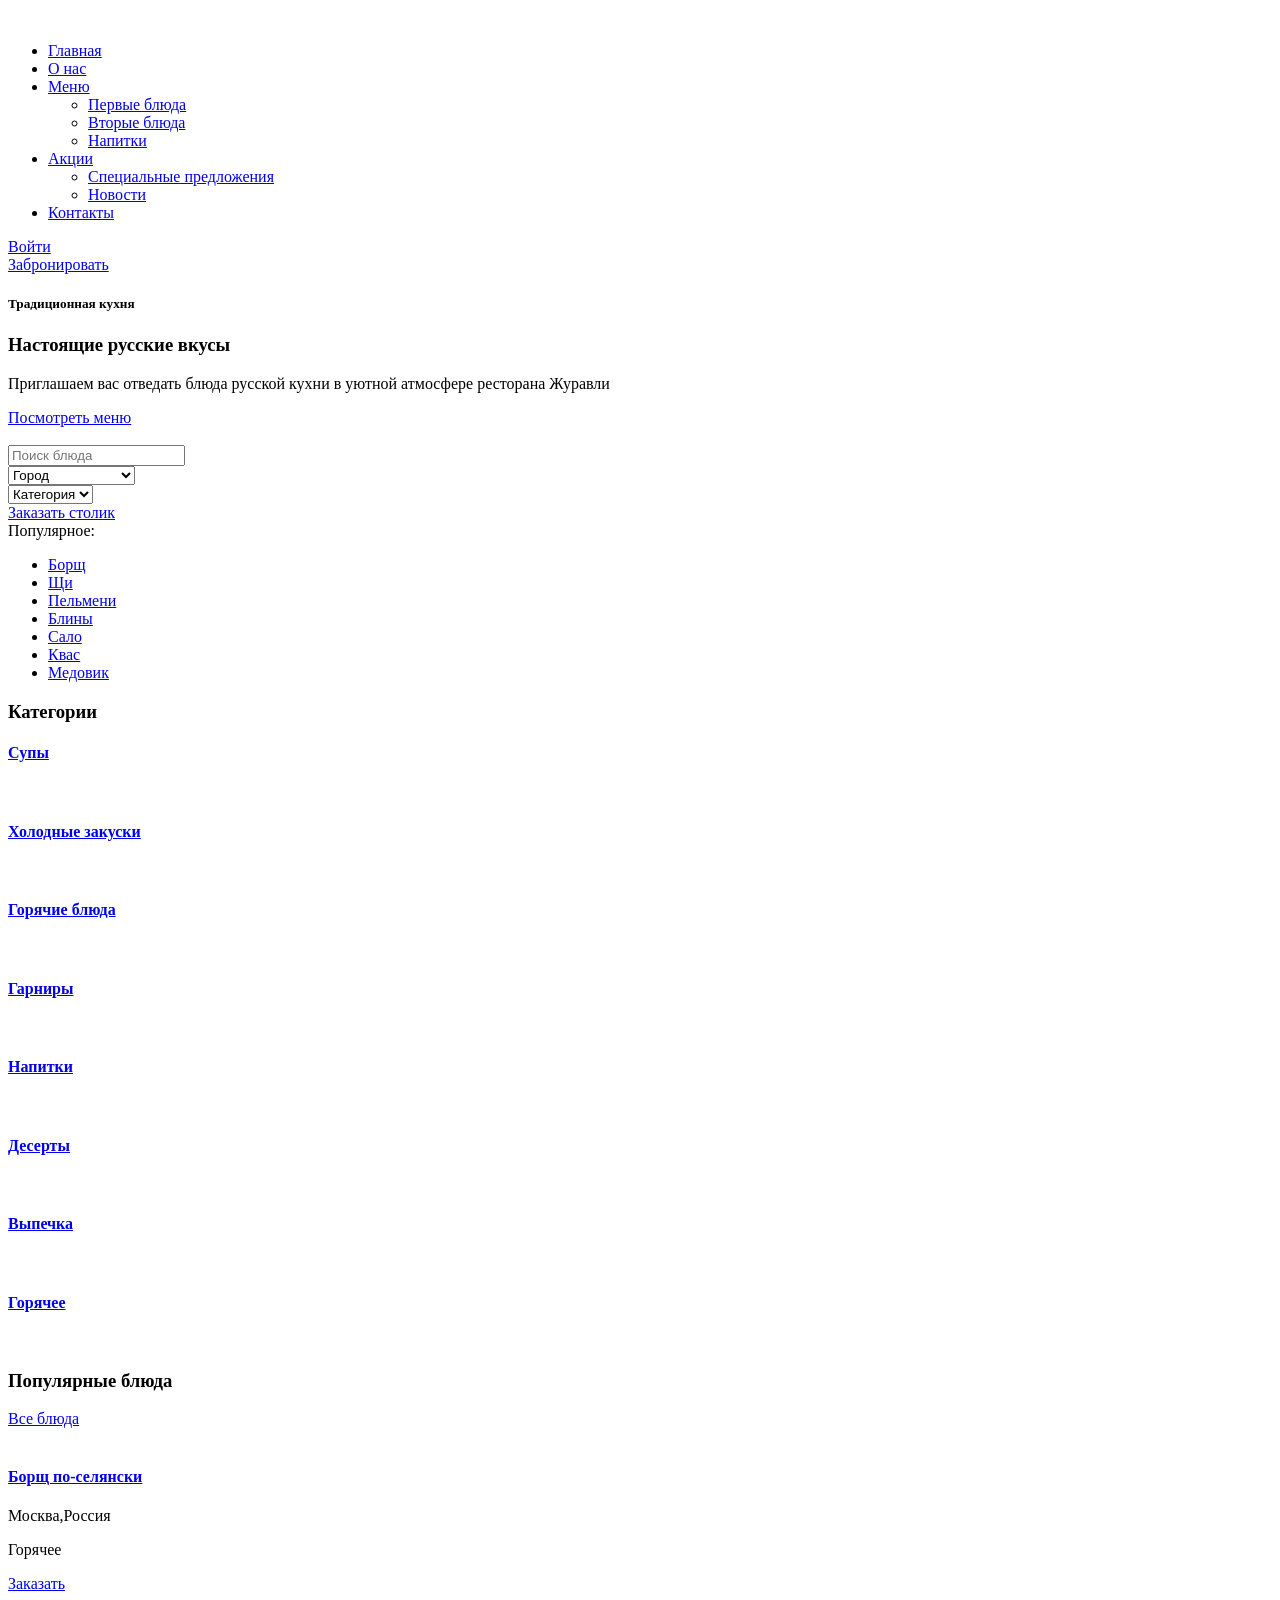
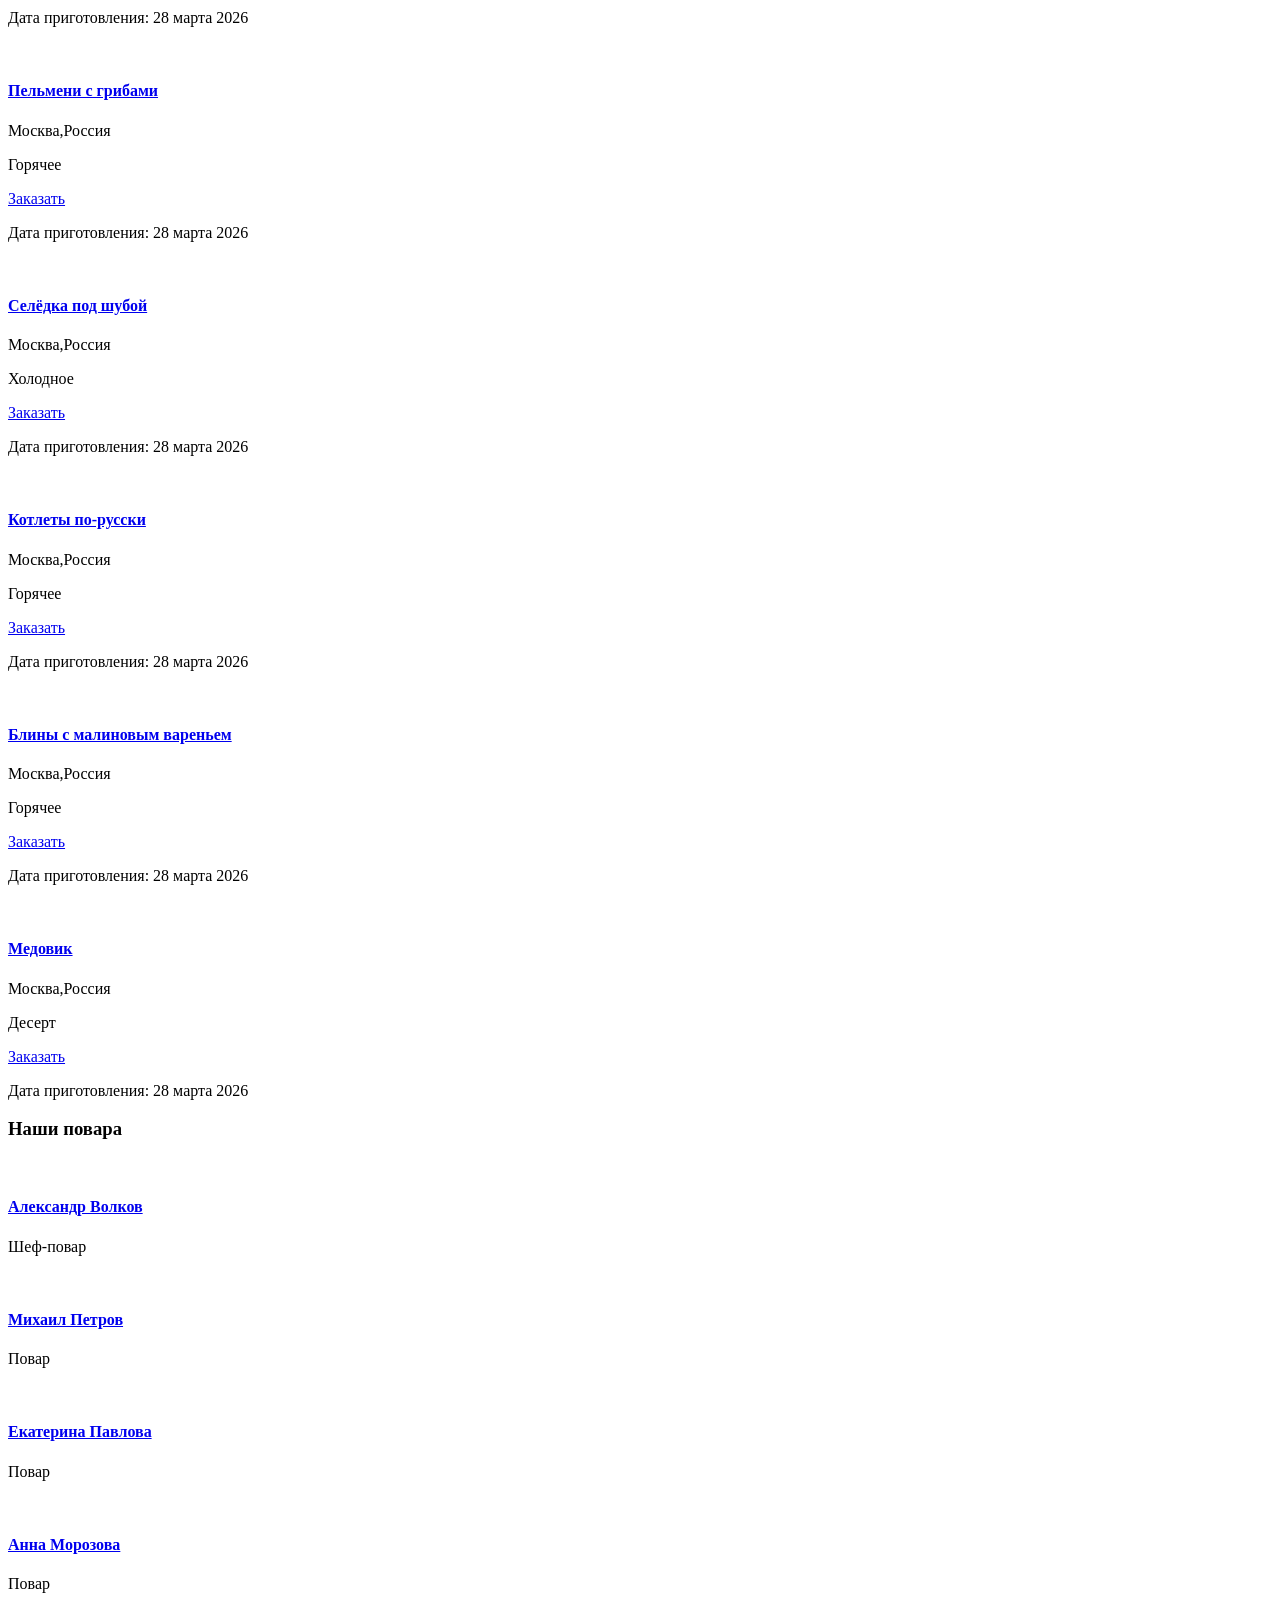
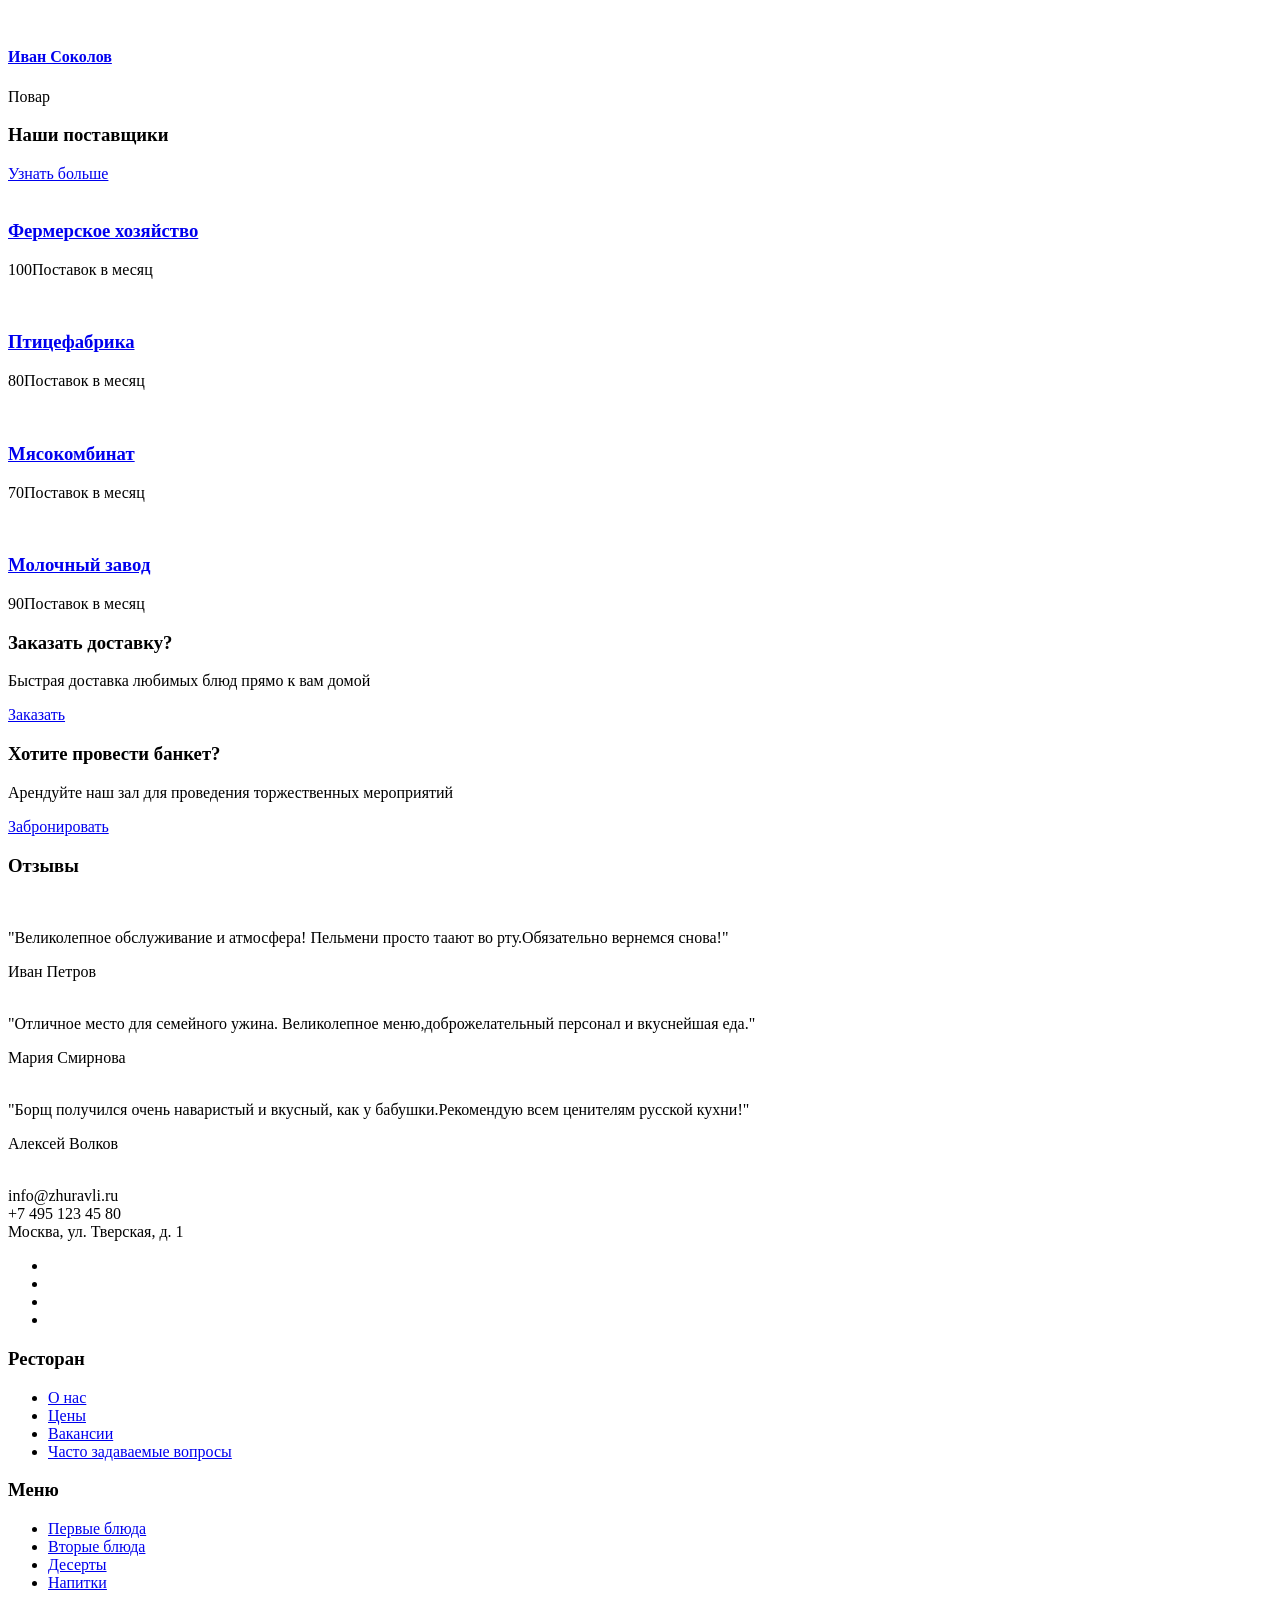
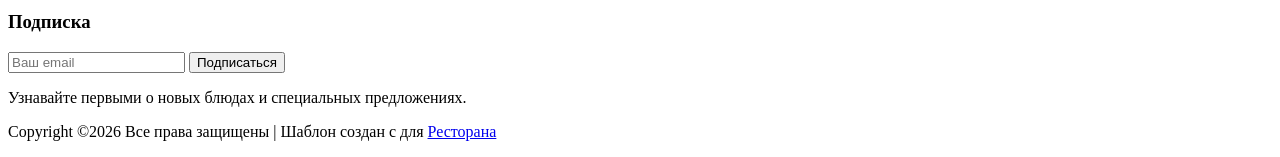
==== Arseniy/index.html @ cc449e81 "Add files via upload" ====
<!DOCTYPE html>
<html class="no-js" lang="ru">
<head>
    <meta charset="utf-8">
    <meta http-equiv="x-ua-compatible" content="ie=edge">
    <title>Журавли</title>
    <meta name="description" content="">
    <meta name="viewport" content="width=device-width, initial-scale=1">
    <link rel="shortcut icon" type="image/x-icon" href="../img/favicon.png">
    <link rel="stylesheet" href="../css/bootstrap.min.css">
    <link rel="stylesheet" href="../css/owl.carousel.min.css">
    <link rel="stylesheet" href="../css/magnific-popup.css">
    <link rel="stylesheet" href="../css/font-awesome.min.css">
    <link rel="stylesheet" href="../css/themify-icons.css">
    <link rel="stylesheet" href="../css/nice-select.css">
    <link rel="stylesheet" href="../css/flaticon.css">
    <link rel="stylesheet" href="../css/gijgo.css">
    <link rel="stylesheet" href="../css/animate.min.css">
    <link rel="stylesheet" href="../css/slicknav.css">
    <link rel="stylesheet" href="../css/style.css">
</head>

<body>
    
    <header>
        <div class="header-area">
            <div id="sticky-header" class="main-header-area">
                <div class="container-fluid">
                    <div class="header_bottom_border">
                        <div class="row align-items-center">
                            <div class="col-xl-3 col-lg-2">
                                <div class="logo">
                                    <a href="index.html">
                                        <img src="/img/logo1.png" alt="">
                                    </a>
                                </div>
                            </div>
                            <div class="col-xl-6 col-lg-7">
                                <div class="main-menu  d-none d-lg-block">
                                    <nav>
                                        <ul id="navigation">
                                            <li><a href="index.html">Главная</a></li>
                                            <li><a href="about.html">О нас</a></li>
                                            <li><a href="#">Меню <i class="ti-angle-down"></i></a>
                                                <ul class="submenu">
                                                    <li><a href="menu1.html">Первые блюда</a></li>
                                                    <li><a href="menu2.html">Вторые блюда</a></li>
                                                    <li><a href="menu3.html">Напитки</a></li>
                                                </ul>
                                            </li>
                                            <li><a href="#">Акции <i class="ti-angle-down"></i></a>
                                                <ul class="submenu">
                                                    <li><a href="specials.html">Специальные предложения</a></li>
                                                    <li><a href="news.html">Новости</a></li>
                                                </ul>
                                            </li>
                                            <li><a href="contact.html">Контакты</a></li>
                                        </ul>
                                    </nav>
                                </div>
                            </div>
                            <div class="col-xl-3 col-lg-3 d-none d-lg-block">
                                <div class="Appointment">
                                    <div class="phone_num d-none d-xl-block">
                                        <a href="#">Войти</a>
                                    </div>
                                    <div class="d-none d-lg-block">
                                        <a class="boxed-btn3" href="#">Забронировать</a>
                                    </div>
                                </div>
                            </div>
                            <div class="col-12">
                                <div class="mobile_menu d-block d-lg-none"></div>
                            </div>
                        </div>
                    </div>
                </div>
            </div>
        </div>
    </header>

    <div class="slider_area">
        <div class="single_slider  d-flex align-items-center slider_bg_1">
            <div class="container">
                <div class="row align-items-center">
                    <div class="col-lg-7 col-md-6">
                        <div class="slider_text">
                            <h5 class="wow fadeInLeft" data-wow-duration="1s" data-wow-delay=".2s">Традиционная кухня</h5>
                            <h3 class="wow fadeInLeft" data-wow-duration="1s" data-wow-delay=".3s">Настоящие русские вкусы</h3>
                            <p class="wow fadeInLeft" data-wow-duration="1s" data-wow-delay=".4s">Приглашаем вас отведать блюда русской кухни в уютной атмосфере ресторана Журавли</p>
                            <div class="sldier_btn wow fadeInLeft" data-wow-duration="1s" data-wow-delay=".5s">
                                <a href="#" class="boxed-btn3">Посмотреть меню</a>
                            </div>
                        </div>
                    </div>
                </div>
            </div>
        </div>
        <div class="ilstration_img wow fadeInRight d-none d-lg-block text-right" data-wow-duration="1s" data-wow-delay=".2s">
            <img src="/img/img2.jpg" alt="">
        </div>
    </div>

    <div class="catagory_area">
        <div class="container">
            <div class="row cat_search">
                <div class="col-lg-3 col-md-4">
                    <div class="single_input">
                        <input type="text" placeholder="Поиск блюда">
                    </div>
                </div>
                <div class="col-lg-3 col-md-4">
                    <div class="single_input">
                        <select class="wide">
                            <option data-display="Город">Город</option>
                            <option value="1">Москва</option>
                            <option value="2">Санкт-Петербург</option>
                            <option value="3">Казань</option>
                            <option value="4">Сочи</option>
                            <option value="5">Краснодар</option>
                        </select>
                    </div>
                </div>
                <div class="col-lg-3 col-md-4">
                    <div class="single_input">
                        <select class="wide">
                            <option data-display="Категория">Категория</option>
                            <option value="1">Горячее</option>
                            <option value="2">Холодное</option>
                            <option value="4">Десерт</option>
                        </select>
                    </div>
                </div>
                <div class="col-lg-3 col-md-12">
                    <div class="job_btn">
                        <a href="#" class="boxed-btn3">Заказать столик</a>
                    </div>
                </div>
            </div>
            <div class="row">
                <div class="col-lg-12">
                    <div class="popular_search d-flex align-items-center">
                        <span>Популярное:</span>
                        <ul>
                            <li><a href="#">Борщ</a></li>
                            <li><a href="#">Щи</a></li>
                            <li><a href="#">Пельмени</a></li>
                            <li><a href="#">Блины</a></li>
                            <li><a href="#">Сало</a></li>
                            <li><a href="#">Квас</a></li>
                            <li><a href="#">Медовик</a></li>
                        </ul>
                    </div>
                </div>
            </div>
        </div>
    </div>

    <div class="popular_catagory_area">
        <div class="container">
            <div class="row">
                <div class="col-lg-12">
                    <div class="section_title mb-40">
                        <h3>Категории</h3>
                    </div>
                </div>
            </div>
            <div class="row">
                <div class="col-lg-4 col-xl-3 col-md-6">
                    <div class="single_catagory">
                        <a href="category.html"><h4>Супы</h4></a>
                        <img src="https://encrypted-tbn0.gstatic.com/images?q=tbn:ANd9GcTFBpjC2BtVdmIZyaAHJ3_KZU_x2boapqylbg&s" alt="">
                    </div>
                </div>
                <div class="col-lg-4 col-xl-3 col-md-6">
                    <div class="single_catagory">
                        <a href="category.html"><h4>Холодные закуски</h4></a>
                        <img src="https://encrypted-tbn0.gstatic.com/images?q=tbn:ANd9GcQDYrURj8ZL-zjTqsC8Jl8_hJbLYwF3U5vX3w&s" alt="">
                    </div>
                </div>
                <div class="col-lg-4 col-xl-3 col-md-6">
                    <div class="single_catagory">
                        <a href="category.html"><h4>Горячие блюда</h4></a>
                        <img src="https://encrypted-tbn0.gstatic.com/images?q=tbn:ANd9GcTqyFNtHF7etUOHuIMAk8KT6aCEUwKGllLHfA&s" alt="">
                    </div>
                </div>
                <div class="col-lg-4 col-xl-3 col-md-6">
                    <div class="single_catagory">
                        <a href="category.html"><h4>Гарниры</h4></a>
                        <img src="https://encrypted-tbn0.gstatic.com/images?q=tbn:ANd9GcTRKwPbM7hHnD2P-nGoK_2tKOVBIkixZDHJ4w&s" alt="">
                    </div>
                </div>
                <div class="col-lg-4 col-xl-3 col-md-6">
                    <div class="single_catagory">
                        <a href="category.html"><h4>Напитки</h4></a>
                        <img src="https://encrypted-tbn0.gstatic.com/images?q=tbn:ANd9GcRy0QPwjIARi_zLsyArIGbgmhEsg6HVg-QC1w&s" alt="">
                    </div>
                </div>
                <div class="col-lg-4 col-xl-3 col-md-6">
                    <div class="single_catagory">
                        <a href="category.html"><h4>Десерты</h4></a>
                        <img src="https://avatars.mds.yandex.net/i?id=49f8dd7fb352362cce4092a1bc1fda4de32c01ae-4860197-images-thumbs&n=13" alt="">
                    </div>
                </div>
                <div class="col-lg-4 col-xl-3 col-md-6">
                    <div class="single_catagory">
                        <a href="category.html"><h4>Выпечка</h4></a>
                        <img src="https://encrypted-tbn0.gstatic.com/images?q=tbn:ANd9GcTML30VAP-_W1bX42z1I0G29E5_iwDw3GSa1Q&s" alt="">
                    </div>
                </div>
                <div class="col-lg-4 col-xl-3 col-md-6">
                    <div class="single_catagory">
                        <a href="category.html"><h4>Горячее</h4></a>
                        <img src="https://encrypted-tbn0.gstatic.com/images?q=tbn:ANd9GcSUkUqgtUP87X7gdKd38745fyTvR6hUIjbHdA&s" alt=""> 
                    </div>
                </div>
            </div>
        </div>
    </div>

    <div class="job_listing_area">
        <div class="container">
            <div class="row align-items-center">
                <div class="col-lg-6">
                    <div class="section_title">
                        <h3>Популярные блюда</h3>
                    </div>
                </div>
                <div class="col-lg-6">
                    <div class="brouse_job text-right">
                        <a href="all_menu.html" class="boxed-btn4">Все блюда</a>
                    </div>
                </div>
            </div>
            <div class="job_lists">
                <div class="row">
                    <div class="col-lg-12 col-md-12">
                        <div class="single_jobs white-bg d-flex justify-content-between">
                            <div class="jobs_left d-flex align-items-center">
                                <div class="thumb">
                                    <img src="https://png.pngtree.com/png-vector/20191122/ourmid/pngtree-borscht-in-a-plate-vector-color-illustration-png-image_2019951.jpg" alt="">
                                </div>
                                <div class="jobs_conetent">
                                    <a href="item_detail.html"><h4>Борщ по-селянски</h4></a>
                                    <div class="links_locat d-flex align-items-center">
                                        <div class="location">
                                            <p> <i class="fa fa-map-marker"></i> Москва,Россия</p>
                                        </div>
                                        <div class="location">
                                            <p> <i class="fa fa-clock-o"></i> Горячее</p>
                                        </div>
                                    </div>
                                </div>
                            </div>
                            <div class="jobs_right">
                                <div class="apply_now">
                                    <a class="heart_mark" href="#"> <i class="ti-heart"></i> </a>
                                    <a href="item_detail.html" class="boxed-btn3">Заказать</a>
                                </div>
                                <div class="date">
                                    <p>Дата приготовления: 28 марта 2026</p>
                                </div>
                            </div>
                        </div>
                    </div>
                    <div class="col-lg-12 col-md-12">
                        <div class="single_jobs white-bg d-flex justify-content-between">
                            <div class="jobs_left d-flex align-items-center">
                                <div class="thumb">
                                    <img src="https://www.shutterstock.com/image-vector/simple-black-vector-icon-theme-260nw-2753405769.jpg" alt="">
                                </div>
                                <div class="jobs_conetent">
                                    <a href="item_detail.html"><h4>Пельмени с грибами</h4></a>
                                    <div class="links_locat d-flex align-items-center">
                                        <div class="location">
                                            <p> <i class="fa fa-map-marker"></i> Москва,Россия</p>
                                        </div>
                                        <div class="location">
                                            <p> <i class="fa fa-clock-o"></i> Горячее</p>
                                        </div>
                                    </div>
                                </div>
                            </div>
                            <div class="jobs_right">
                                <div class="apply_now">
                                    <a class="heart_mark" href="#"> <i class="ti-heart"></i> </a>
                                    <a href="item_detail.html" class="boxed-btn3">Заказать</a>
                                </div>
                                <div class="date">
                                    <p>Дата приготовления: 28 марта 2026</p>
                                </div>
                            </div>
                        </div>
                    </div>
                    <div class="col-lg-12 col-md-12">
                        <div class="single_jobs white-bg d-flex justify-content-between">
                            <div class="jobs_left d-flex align-items-center">
                                <div class="thumb">
                                    <img src="https://avatars.mds.yandex.net/i?id=59147b71670e3a545a7def02a277686733438124-3530254-images-thumbs&n=13" alt="">
                                </div>
                                <div class="jobs_conetent">
                                    <a href="item_detail.html"><h4>Селёдка под шубой</h4></a>
                                    <div class="links_locat d-flex align-items-center">
                                        <div class="location">
                                            <p> <i class="fa fa-map-marker"></i> Москва,Россия</p>
                                        </div>
                                        <div class="location">
                                            <p> <i class="fa fa-clock-o"></i> Холодное</p>
                                        </div>
                                    </div>
                                </div>
                            </div>
                            <div class="jobs_right">
                                <div class="apply_now">
                                    <a class="heart_mark" href="#"> <i class="ti-heart"></i> </a>
                                    <a href="item_detail.html" class="boxed-btn3">Заказать</a>
                                </div>
                                <div class="date">
                                    <p>Дата приготовления: 28 марта 2026</p>
                                </div>
                            </div>
                        </div>
                    </div>
                    <div class="col-lg-12 col-md-12">
                        <div class="single_jobs white-bg d-flex justify-content-between">
                            <div class="jobs_left d-flex align-items-center">
                                <div class="thumb">
                                    <img src="https://cdn-icons-png.freepik.com/256/526/526318.png?semt=ais_white_label" alt="">
                                </div>
                                <div class="jobs_conetent">
                                    <a href="item_detail.html"><h4>Котлеты по-русски</h4></a>
                                    <div class="links_locat d-flex align-items-center">
                                        <div class="location">
                                            <p> <i class="fa fa-map-marker"></i> Москва,Россия</p>
                                        </div>
                                        <div class="location">
                                            <p> <i class="fa fa-clock-o"></i> Горячее</p>
                                        </div>
                                    </div>
                                </div>
                            </div>
                            <div class="jobs_right">
                                <div class="apply_now">
                                    <a class="heart_mark" href="#"> <i class="ti-heart"></i> </a>
                                    <a href="item_detail.html" class="boxed-btn3">Заказать</a>
                                </div>
                                <div class="date">
                                    <p>Дата приготовления: 28 марта 2026</p>
                                </div>
                            </div>
                        </div>
                    </div>
                    <div class="col-lg-12 col-md-12">
                        <div class="single_jobs white-bg d-flex justify-content-between">
                            <div class="jobs_left d-flex align-items-center">
                                <div class="thumb">
                                    <img src="https://i.pinimg.com/474x/e9/8f/f4/e98ff4e955d51b17816b115fc9fc2333.jpg" alt="">
                                </div>
                                <div class="jobs_conetent">
                                    <a href="item_detail.html"><h4>Блины с малиновым вареньем</h4></a>
                                    <div class="links_locat d-flex align-items-center">
                                        <div class="location">
                                            <p> <i class="fa fa-map-marker"></i> Москва,Россия</p>
                                        </div>
                                        <div class="location">
                                            <p> <i class="fa fa-clock-o"></i> Горячее</p>
                                        </div>
                                    </div>
                                </div>
                            </div>
                            <div class="jobs_right">
                                <div class="apply_now">
                                    <a class="heart_mark" href="#"> <i class="ti-heart"></i> </a>
                                    <a href="item_detail.html" class="boxed-btn3">Заказать</a>
                                </div>
                                <div class="date">
                                    <p>Дата приготовления: 28 марта 2026</p>
                                </div>
                            </div>
                        </div>
                    </div>
                    <div class="col-lg-12 col-md-12">
                        <div class="single_jobs white-bg d-flex justify-content-between">
                            <div class="jobs_left d-flex align-items-center">
                                <div class="thumb">
                                    <img src="https://www.shutterstock.com/image-vector/honey-cake-slice-isolated-on-260nw-408963127.jpg" alt="">
                                </div>
                                <div class="jobs_conetent">
                                    <a href="item_detail.html"><h4>Медовик</h4></a>
                                    <div class="links_locat d-flex align-items-center">
                                        <div class="location">
                                            <p> <i class="fa fa-map-marker"></i> Москва,Россия</p>
                                        </div>
                                        <div class="location">
                                            <p> <i class="fa fa-clock-o"></i> Десерт</p>
                                        </div>
                                    </div>
                                </div>
                            </div>
                            <div class="jobs_right">
                                <div class="apply_now">
                                    <a class="heart_mark" href="#"> <i class="ti-heart"></i> </a>
                                    <a href="item_detail.html" class="boxed-btn3">Заказать</a>
                                </div>
                                <div class="date">
                                    <p>Дата приготовления: 28 марта 2026</p>
                                </div>
                            </div>
                        </div>
                    </div>
                </div>
            </div>
        </div>
    </div>

    <div class="featured_candidates_area">
        <div class="container">
            <div class="row">
                <div class="col-lg-12">
                    <div class="section_title text-center mb-40">
                        <h3>Наши повара</h3>
                    </div>
                </div>
            </div>
            <div class="row">
                <div class="col-lg-12">
                    <div class="candidate_active owl-carousel">
                        <div class="single_candidates text-center">
                            <div class="thumb">
                                <img src="img/1.png" alt="">
                            </div>
                            <a href="#"><h4>Александр Волков</h4></a>
                            <p>Шеф-повар</p>
                        </div>
                        <div class="single_candidates text-center">
                            <div class="thumb">
                                <img src="img/2.png" alt="">
                            </div>
                            <a href="#"><h4>Михаил Петров</h4></a>
                            <p>Повар</p>
                        </div>
                        <div class="single_candidates text-center">
                            <div class="thumb">
                                <img src="img/3.png" alt="">
                            </div>
                            <a href="#"><h4>Екатерина Павлова</h4></a>
                            <p>Повар</p>
                        </div>
                        <div class="single_candidates text-center">
                            <div class="thumb">
                                <img src="img/4.png" alt="">
                            </div>
                            <a href="#"><h4>Анна Морозова</h4></a>
                            <p>Повар</p>
                        </div>
                        <div class="single_candidates text-center">
                            <div class="thumb">
                                <img src="img/5.png" alt="">
                            </div>
                            <a href="#"><h4>Иван Соколов</h4></a>
                            <p>Повар</p>
                        </div>
                    </div>
                </div>
            </div>
        </div>
    </div>

    <div class="top_companies_area">
        <div class="container">
            <div class="row align-items-center mb-40">
                <div class="col-lg-6 col-md-6">
                    <div class="section_title">
                        <h3>Наши поставщики</h3>
                    </div>
                </div>
                <div class="col-lg-6 col-md-6">
                    <div class="brouse_job text-right">
                        <a href="suppliers.html" class="boxed-btn4">Узнать больше</a>
                    </div>
                </div>
            </div>
            <div class="row">
                <div class="col-lg-4 col-xl-3 col-md-6">
                    <div class="single_company">
                        <div class="thumb">
                            <img src="https://www.shutterstock.com/image-vector/agriculture-logo-modern-farm-wheat-260nw-2683040259.jpg" alt="">
                        </div>
                        <a href="supplier.html"><h3>Фермерское хозяйство</h3></a>
                        <p> <span>100</span>Поставок в месяц</p>
                    </div>
                </div>
                <div class="col-lg-4 col-xl-3 col-md-6">
                    <div class="single_company">
                        <div class="thumb">
                            <img src="https://rassvet.by/wp-content/uploads/2024/08/main-logo.webp" alt="">
                        </div>
                        <a href="supplier.html"><h3>Птицефабрика</h3></a>
                        <p> <span>80</span>Поставок в месяц</p>
                    </div>
                </div>
                <div class="col-lg-4 col-xl-3 col-md-6">
                    <div class="single_company">
                        <div class="thumb">
                            <img src="https://www.shutterstock.com/image-vector/meat-icon-flat-simple-outline-260nw-2570035343.jpg" alt="">
                        </div>
                        <a href="supplier.html"><h3>Мясокомбинат</h3></a>
                        <p> <span>70</span>Поставок в месяц</p>
                    </div>
                </div>
                <div class="col-lg-4 col-xl-3 col-md-6">
                    <div class="single_company">
                        <div class="thumb">
                            <img src="https://www.shutterstock.com/image-vector/powdered-milk-icon-black-white-260nw-2632796773.jpg" alt="">
                        </div>
                        <a href="supplier.html"><h3>Молочный завод</h3></a>
                        <p> <span>90</span>Поставок в месяц</p>
                    </div>
                </div>
            </div>
        </div>
    </div>

    <div class="job_searcing_wrap overlay">
        <div class="container">
            <div class="row">
                <div class="col-lg-5 offset-lg-1 col-md-6">
                    <div class="searching_text">
                        <h3>Заказать доставку?</h3>
                        <p>Быстрая доставка любимых блюд прямо к вам домой</p>
                        <a href="#" class="boxed-btn3">Заказать</a>
                    </div>
                </div>
                <div class="col-lg-5 offset-lg-1 col-md-6">
                    <div class="searching_text">
                        <h3>Хотите провести банкет?</h3>
                        <p>Арендуйте наш зал для проведения торжественных мероприятий</p>
                        <a href="#" class="boxed-btn3">Забронировать</a>
                    </div>
                </div>
            </div>
        </div>
    </div>

    <div class="testimonial_area">
        <div class="container">
            <div class="row">
                <div class="col-lg-12">
                    <div class="section_title text-center mb-40">
                        <h3>Отзывы</h3>
                    </div>
                </div>
                <div class="col-xl-12">
                    <div class="testmonial_active owl-carousel">
                        <div class="single_carousel">
                            <div class="row">
                                <div class="col-lg-11">
                                    <div class="single_testmonial d-flex align-items-center">
                                        <div class="thumb">
                                            <img src="../img/testimonial/author.png" alt="">
                                            <div class="quote_icon">
                                                <i class="flaticon flaticon-quote"></i>
                                            </div>
                                        </div>
                                        <div class="info">
                                            <p>"Великолепное обслуживание и атмосфера! Пельмени просто таают во рту.Обязательно вернемся снова!"</p>
                                            <span>Иван Петров</span>
                                        </div>
                                    </div>
                                </div>
                            </div>
                        </div>
                        <div class="single_carousel">
                            <div class="row">
                                <div class="col-lg-11">
                                    <div class="single_testmonial d-flex align-items-center">
                                        <div class="thumb">
                                            <img src="../img/testimonial/author.png" alt="">
                                            <div class="quote_icon">
                                                <i class="flaticon flaticon-quote"></i>
                                            </div>
                                        </div>
                                        <div class="info">
                                            <p>"Отличное место для семейного ужина. Великолепное меню,доброжелательный персонал и вкуснейшая еда."</p>
                                            <span>Мария Смирнова</span>
                                        </div>
                                    </div>
                                </div>
                            </div>
                        </div>
                        <div class="single_carousel">
                            <div class="row">
                                <div class="col-lg-11">
                                    <div class="single_testmonial d-flex align-items-center">
                                        <div class="thumb">
                                            <img src="../img/testimonial/author.png" alt="">
                                            <div class="quote_icon">
                                                <i class="flaticon flaticon-quote"></i>
                                            </div>
                                        </div>
                                        <div class="info">
                                            <p>"Борщ получился очень наваристый и вкусный, как у бабушки.Рекомендую всем ценителям русской кухни!"</p>
                                            <span>Алексей Волков</span>
                                        </div>
                                    </div>
                                </div>
                            </div>
                        </div>
                    </div>
                </div>
            </div>
        </div>
    </div>

    <footer class="footer">
        <div class="footer_top">
            <div class="container">
                <div class="row">
                    <div class="col-xl-3 col-md-6 col-lg-3">
                        <div class="footer_widget wow fadeInUp" data-wow-duration="1s" data-wow-delay=".3s">
                            <div class="footer_logo">
                                <a href="#">
                                    <img src="/img/logo1.png" alt="">
                                </a>
                            </div>
                            <p>
                                info@zhuravli.ru <br>
                                +7 495 123 45 80 <br>
                                Москва, ул. Тверская, д. 1
                            </p>
                            <div class="social_links">
                                <ul>
                                    <li>
                                        <a href="#">
                                            <i class="ti-facebook"></i>
                                        </a>
                                    </li>
                                    <li>
                                        <a href="#">
                                            <i class="fa fa-google-plus"></i>
                                        </a>
                                    </li>
                                    <li>
                                        <a href="#">
                                            <i class="fa fa-twitter"></i>
                                        </a>
                                    </li>
                                    <li>
                                        <a href="#">
                                            <i class="fa fa-instagram"></i>
                                        </a>
                                    </li>
                                </ul>
                            </div>
                        </div>
                    </div>
                    <div class="col-xl-2 col-md-6 col-lg-2">
                        <div class="footer_widget wow fadeInUp" data-wow-duration="1.1s" data-wow-delay=".4s">
                            <h3 class="footer_title">
                                Ресторан
                            </h3>
                            <ul>
                                <li><a href="#">О нас </a></li>
                                <li><a href="#">Цены</a></li>
                                <li><a href="#">Вакансии</a></li>
                                <li><a href="#">Часто задаваемые вопросы</a></li>
                            </ul>
                        </div>
                    </div>
                    <div class="col-xl-3 col-md-6 col-lg-3">
                        <div class="footer_widget wow fadeInUp" data-wow-duration="1.2s" data-wow-delay=".5s">
                            <h3 class="footer_title">
                                Меню
                            </h3>
                            <ul>
                                <li><a href="#">Первые блюда</a></li>
                                <li><a href="#">Вторые блюда</a></li>
                                <li><a href="#">Десерты</a></li>
                                <li><a href="#">Напитки</a></li>
                            </ul>
                        </div>
                    </div>
                    <div class="col-xl-4 col-md-6 col-lg-4">
                        <div class="footer_widget wow fadeInUp" data-wow-duration="1.3s" data-wow-delay=".6s">
                            <h3 class="footer_title">
                                Подписка
                            </h3>
                            <form action="#" class="newsletter_form">
                                <input type="text" placeholder="Ваш email">
                                <button type="submit">Подписаться</button>
                            </form>
                            <p class="newsletter_text">Узнавайте первыми о новых блюдах и специальных предложениях.</p>
                        </div>
                    </div>
                </div>
            </div>
        </div>
        <div class="copy-right_text wow fadeInUp" data-wow-duration="1.4s" data-wow-delay=".3s">
            <div class="container">
                <div class="footer_border"></div>
                <div class="row">
                    <div class="col-xl-12">
                        <p class="copy_right text-center">
                            Copyright &copy;<script>document.write(new Date().getFullYear());</script> Все права защищены | Шаблон создан с <i class="fa fa-heart-o" aria-hidden="true"></i> для <a href="https://colorlib.com" target="_blank">Ресторана</a>
                        </p>
                    </div>
                </div>
            </div>
        </div>
    </footer>

    <script src="../js/vendor/modernizr-3.5.0.min.js"></script>
    <script src="../js/vendor/jquery-1.12.4.min.js"></script>
    <script src="../js/popper.min.js"></script>
    <script src="../js/bootstrap.min.js"></script>
    <script src="../js/owl.carousel.min.js"></script>
    <script src="../js/isotope.pkgd.min.js"></script>
    <script src="../js/ajax-form.js"></script>
    <script src="../js/waypoints.min.js"></script>
    <script src="../js/jquery.counterup.min.js"></script>
    <script src="../js/imagesloaded.pkgd.min.js"></script>
    <script src="../js/scrollIt.js"></script>
    <script src="../js/jquery.scrollUp.min.js"></script>
    <script src="../js/wow.min.js"></script>
    <script src="../js/nice-select.min.js"></script>
    <script src="../js/jquery.slicknav.min.js"></script>
    <script src="../js/jquery.magnific-popup.min.js"></script>
    <script src="../js/plugins.js"></script>
    <script src="../js/gijgo.min.js"></script>
    <script src="../js/contact.js"></script>
    <script src="../js/jquery.ajaxchimp.min.js"></script>
    <script src="../js/jquery.form.js"></script>
    <script src="../js/jquery.validate.min.js"></script>
    <script src="../js/mail-script.js"></script>
    <script src="../js/main.js"></script>
</body>
</html>
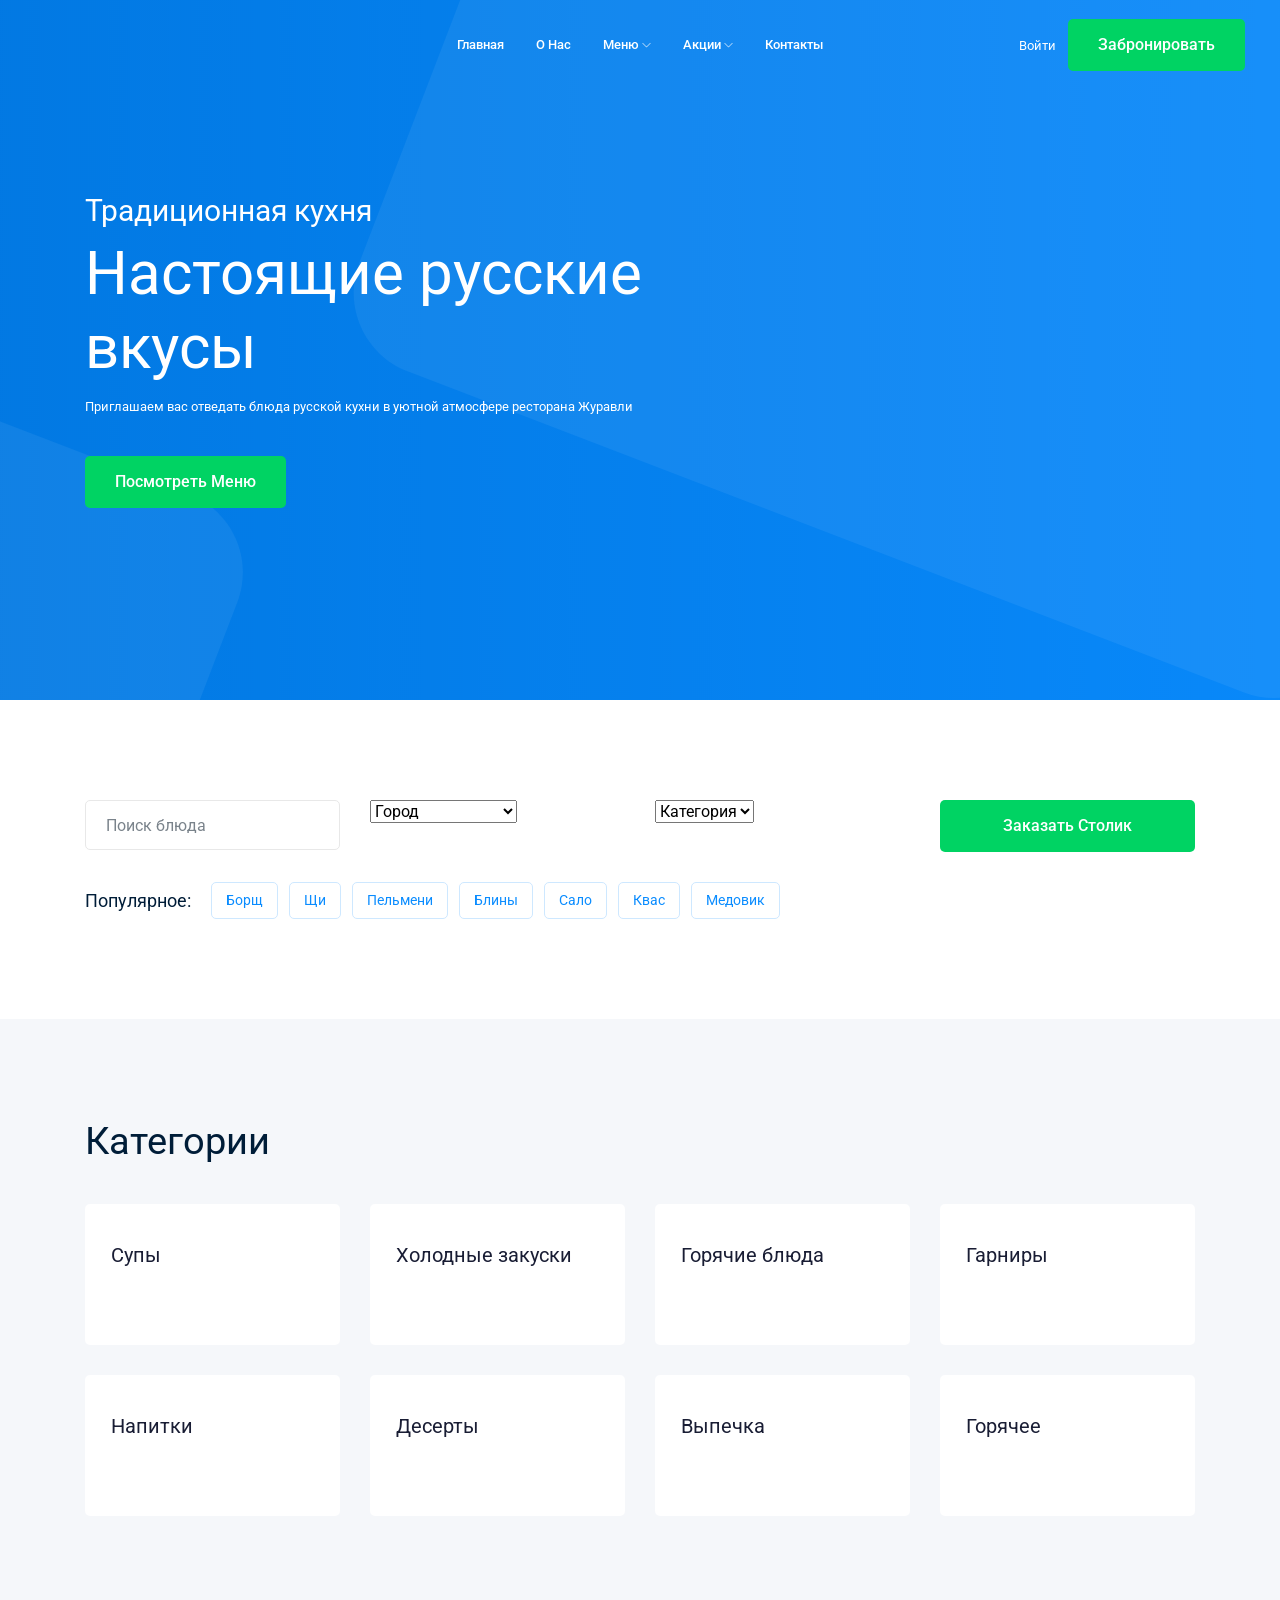
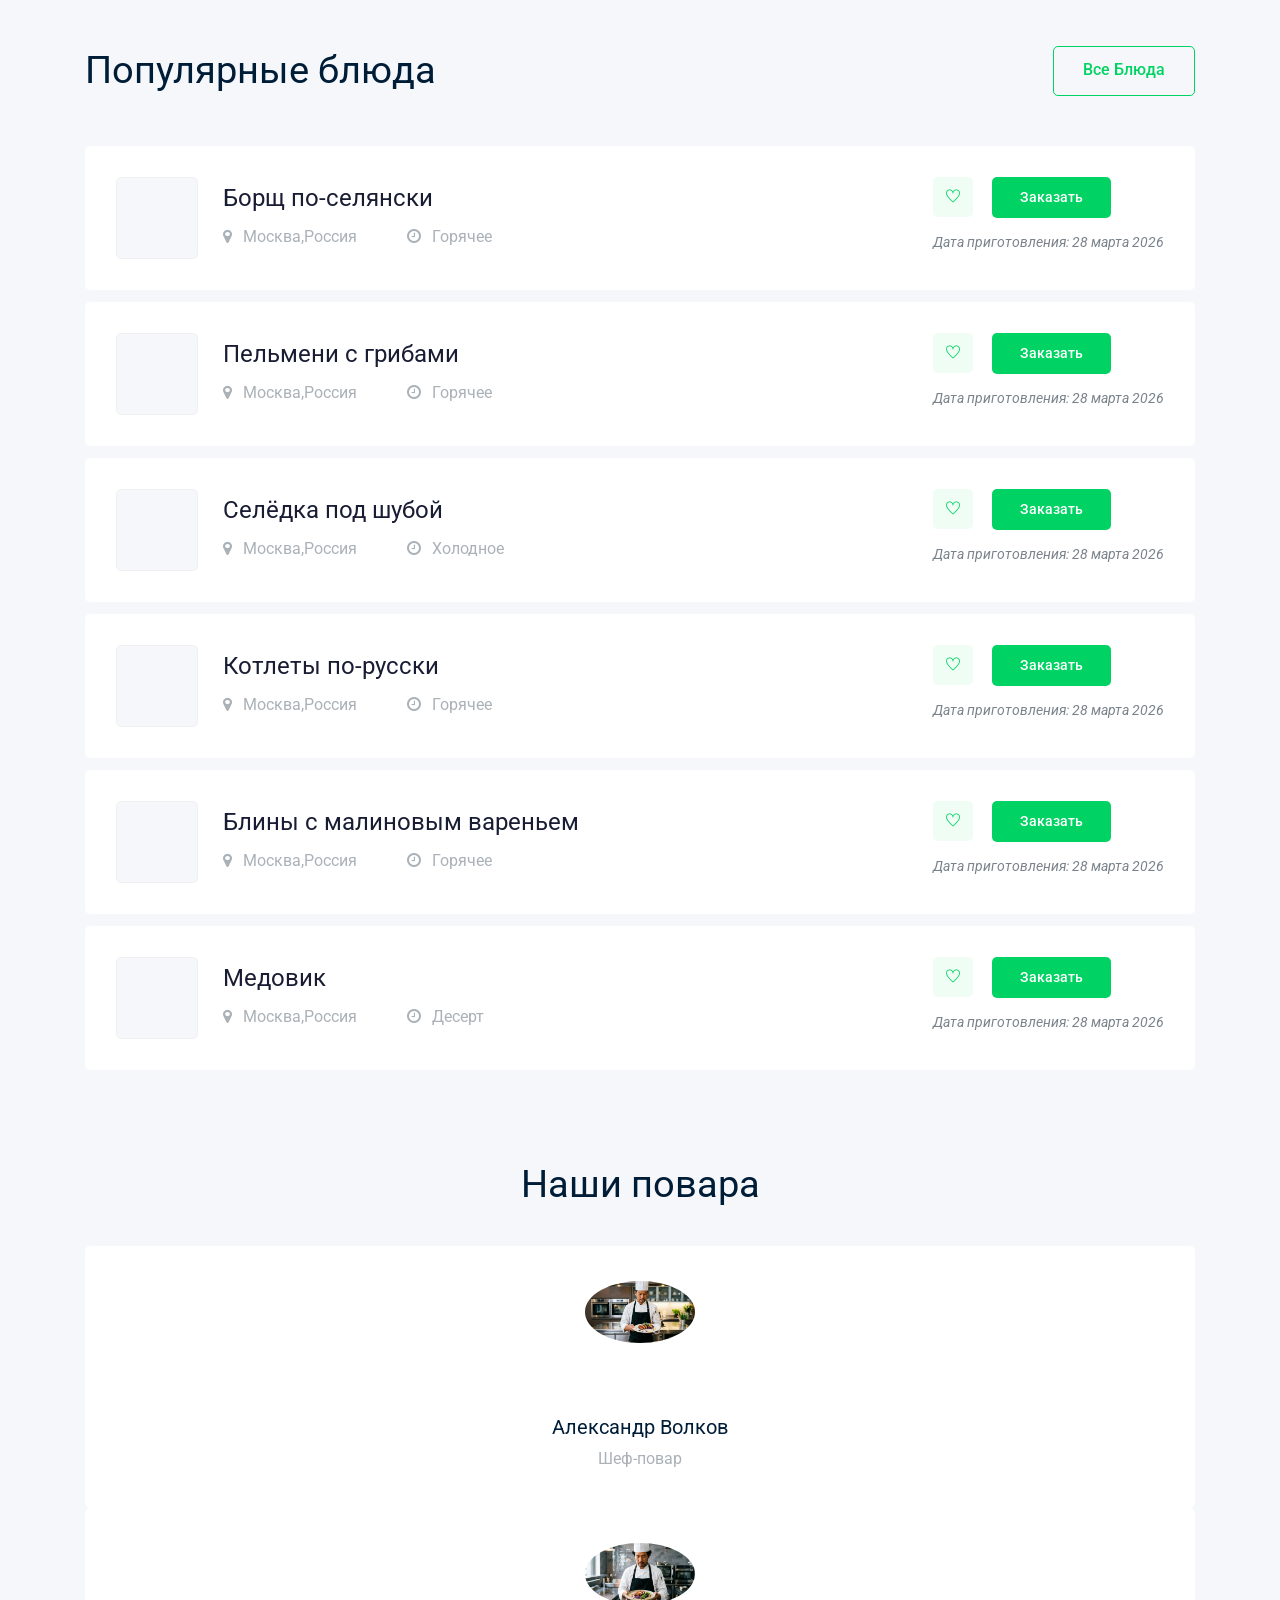
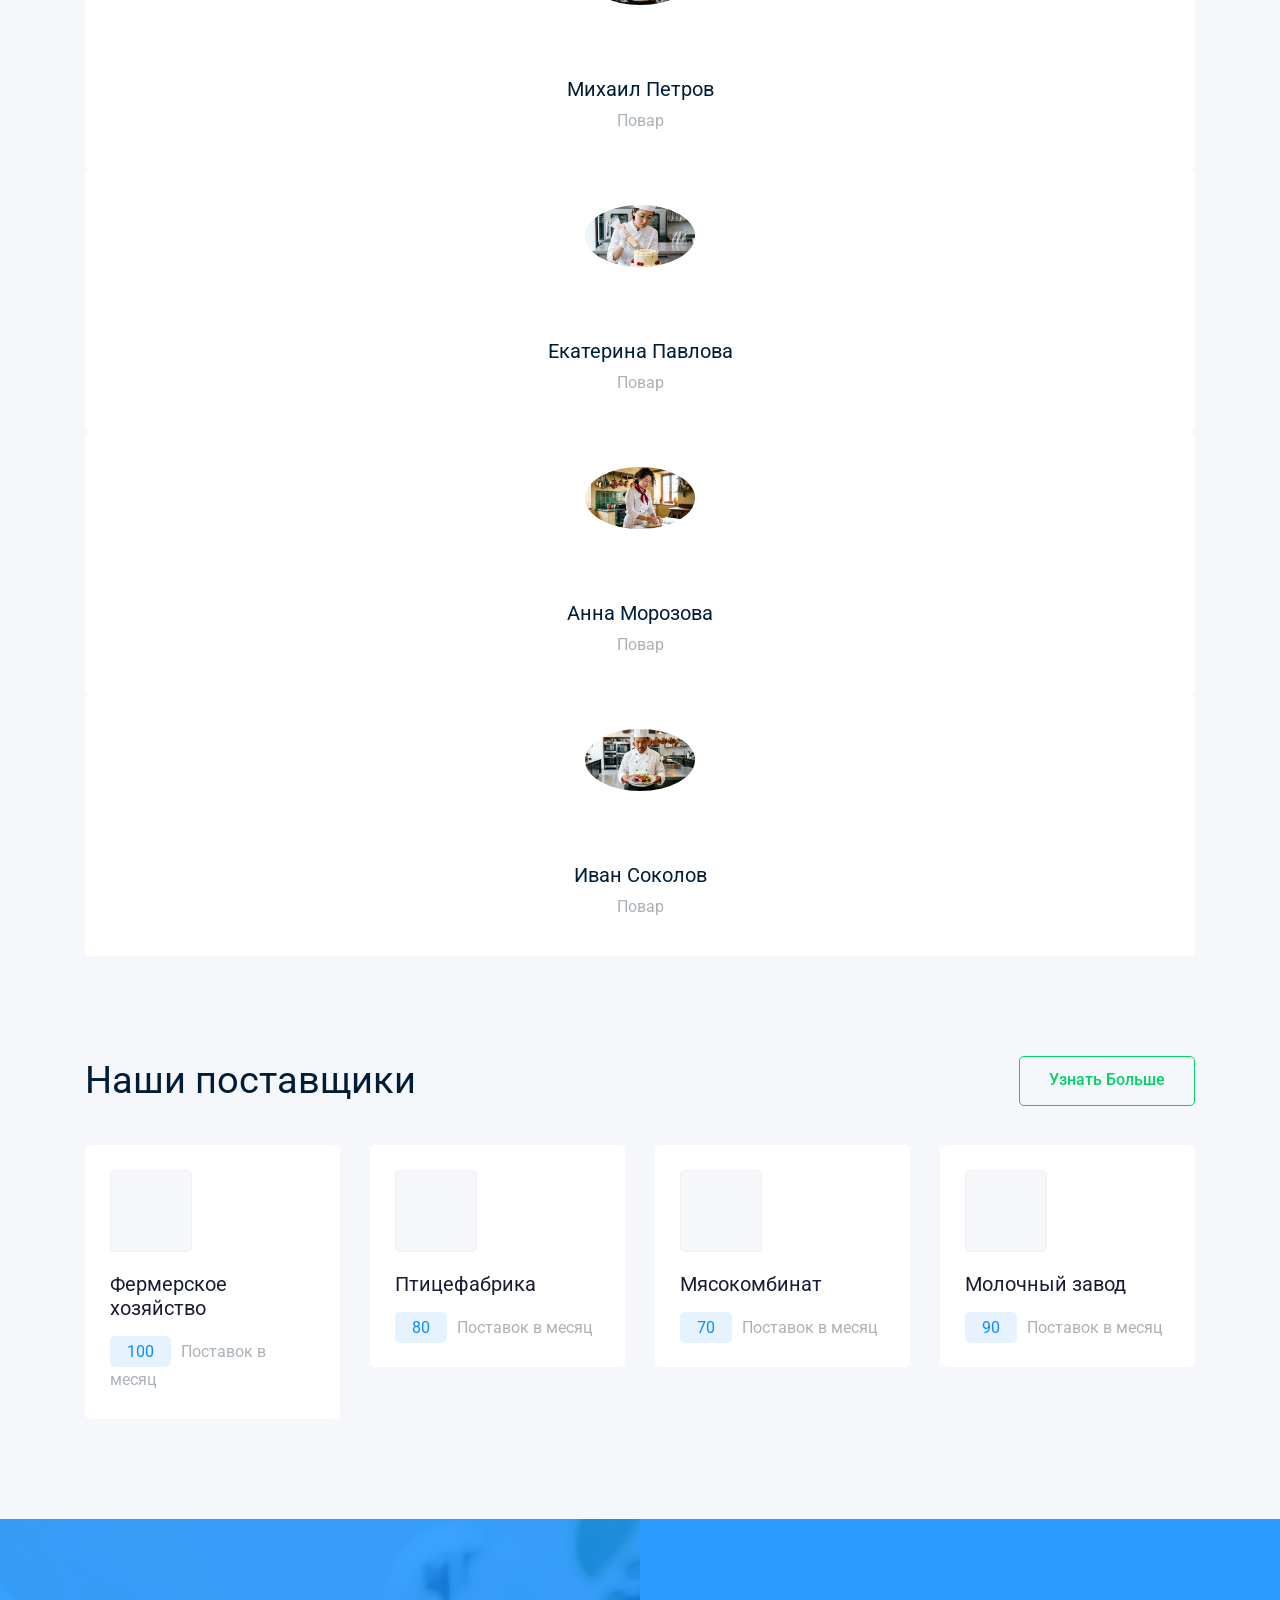
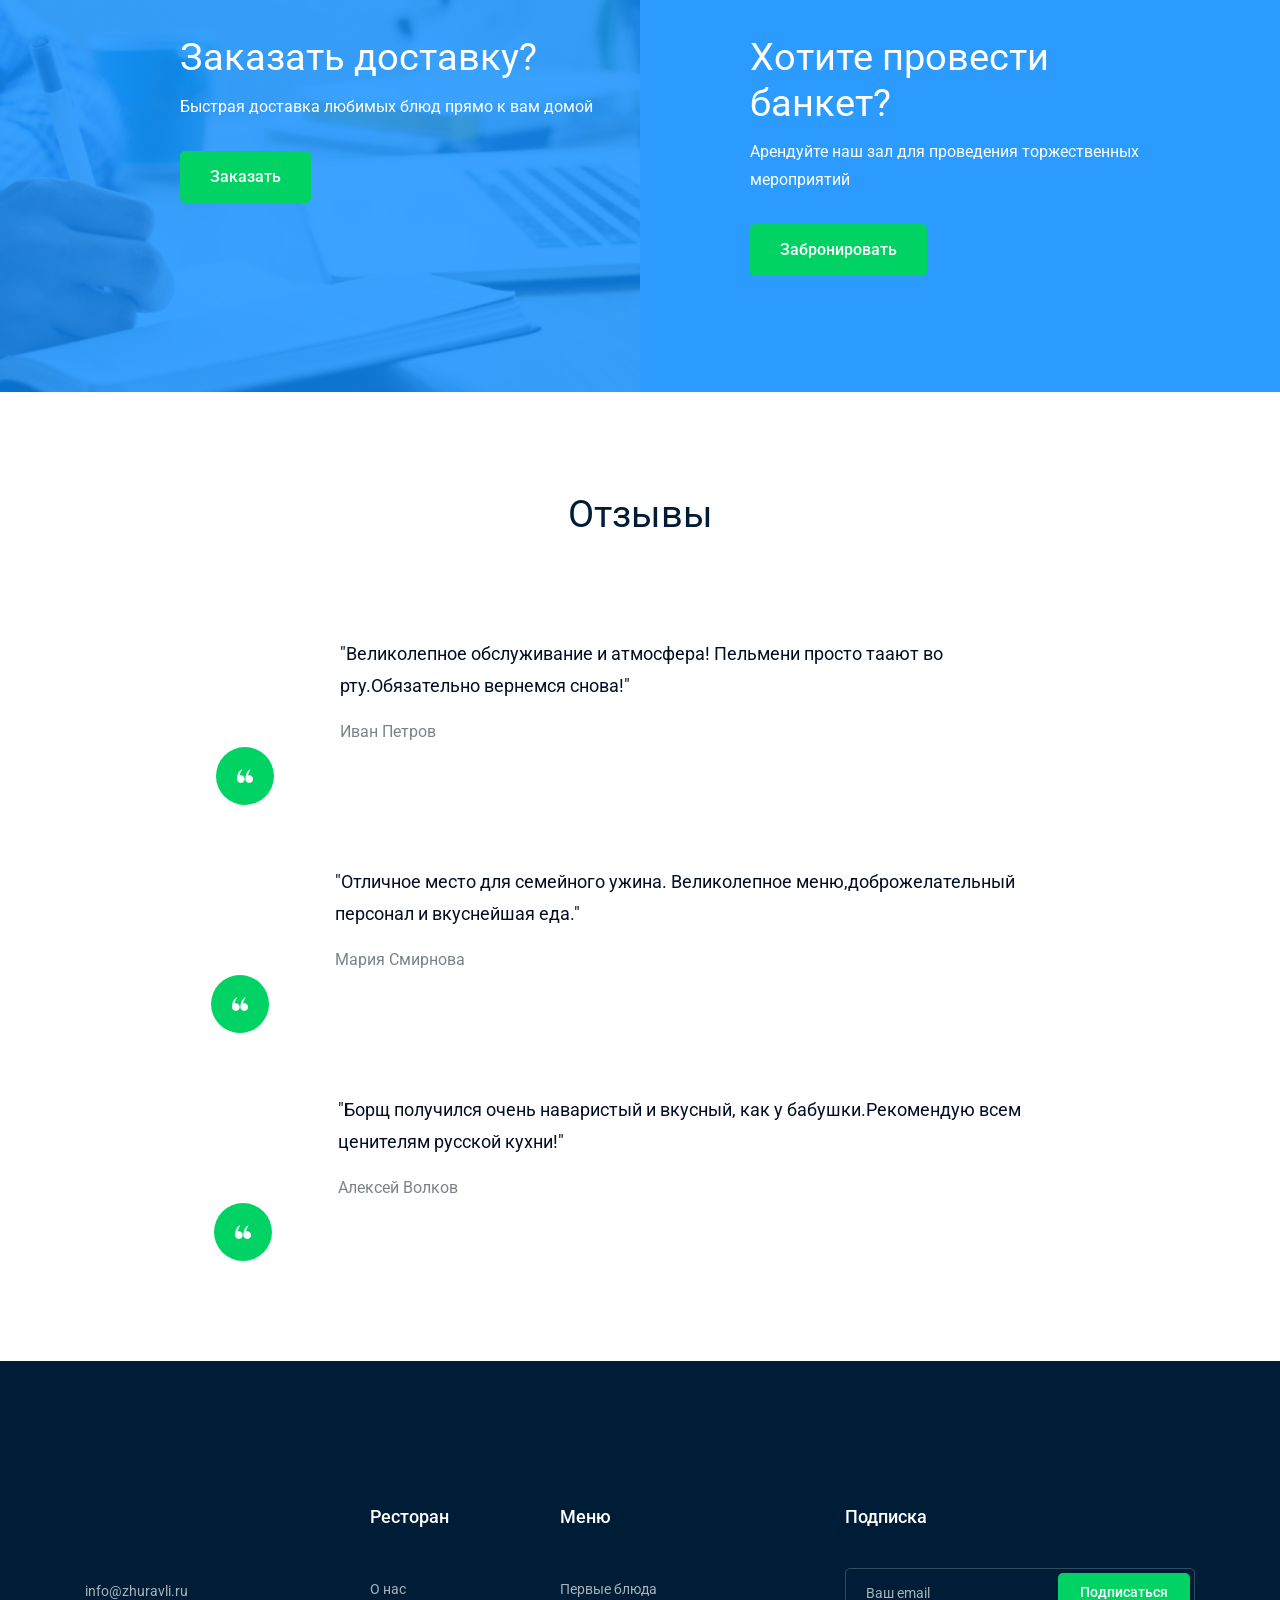
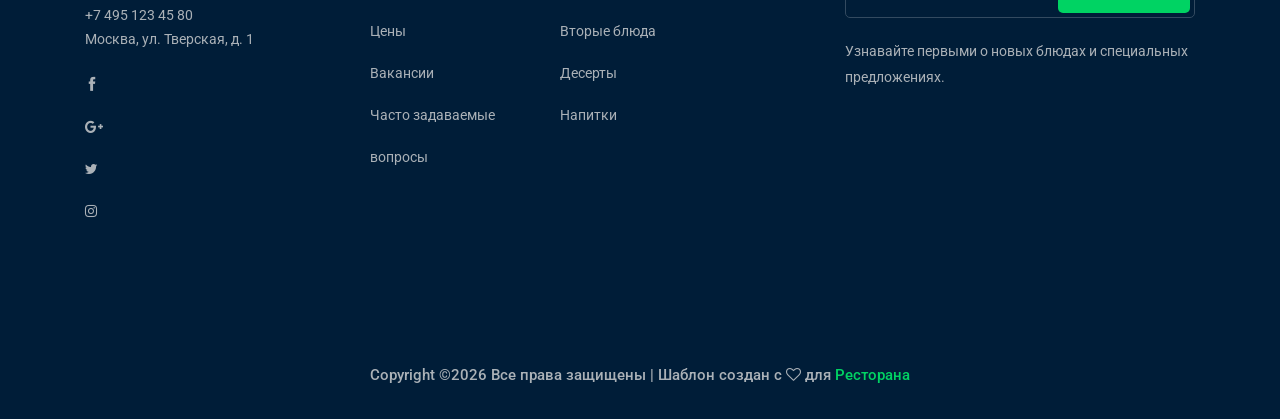
==== commit e89c350a: "Update index.html" ====
--- a/Arseniy/index.html
+++ b/Arseniy/index.html
@@ -7,17 +7,17 @@
     <meta name="description" content="">
     <meta name="viewport" content="width=device-width, initial-scale=1">
     <link rel="shortcut icon" type="image/x-icon" href="../img/favicon.png">
-    <link rel="stylesheet" href="../css/bootstrap.min.css">
-    <link rel="stylesheet" href="../css/owl.carousel.min.css">
-    <link rel="stylesheet" href="../css/magnific-popup.css">
-    <link rel="stylesheet" href="../css/font-awesome.min.css">
-    <link rel="stylesheet" href="../css/themify-icons.css">
-    <link rel="stylesheet" href="../css/nice-select.css">
-    <link rel="stylesheet" href="../css/flaticon.css">
-    <link rel="stylesheet" href="../css/gijgo.css">
-    <link rel="stylesheet" href="../css/animate.min.css">
-    <link rel="stylesheet" href="../css/slicknav.css">
-    <link rel="stylesheet" href="../css/style.css">
+    <link rel="stylesheet" href="./css/bootstrap.min.css">
+    <link rel="stylesheet" href="./css/owl.carousel.min.css">
+    <link rel="stylesheet" href="./css/magnific-popup.css">
+    <link rel="stylesheet" href="./css/font-awesome.min.css">
+    <link rel="stylesheet" href="./css/themify-icons.css">
+    <link rel="stylesheet" href="./css/nice-select.css">
+    <link rel="stylesheet" href="./css/flaticon.css">
+    <link rel="stylesheet" href="./css/gijgo.css">
+    <link rel="stylesheet" href="./css/animate.min.css">
+    <link rel="stylesheet" href="./css/slicknav.css">
+    <link rel="stylesheet" href="./css/style.css">
 </head>
 
 <body>
@@ -734,4 +734,4 @@
     <script src="../js/mail-script.js"></script>
     <script src="../js/main.js"></script>
 </body>
-</html>+</html>
--- a/Arseniy/css/themify-icons.css
+++ b/Arseniy/css/themify-icons.css
@@ -0,0 +1,1081 @@
+@font-face {
+	font-family: 'themify';
+	src:url('../fonts/themify.eot?-fvbane');
+	src:url('../fonts/themify.eot?#iefix-fvbane') format('embedded-opentype'),
+		url('../fonts/themify.woff?-fvbane') format('woff'),
+		url('../fonts/themify.ttf?-fvbane') format('truetype'),
+		url('../fonts/themify.svg?-fvbane#themify') format('svg');
+	font-weight: normal;
+	font-style: normal;
+}
+
+[class^="ti-"], [class*=" ti-"] {
+	font-family: 'themify';
+	/* speak: none; */
+	font-style: normal;
+	font-weight: normal;
+	font-variant: normal;
+	text-transform: none;
+	line-height: 1;
+
+	/* Better Font Rendering =========== */
+	-webkit-font-smoothing: antialiased;
+	-moz-osx-font-smoothing: grayscale;
+}
+
+.ti-wand:before {
+	content: "\e600";
+}
+.ti-volume:before {
+	content: "\e601";
+}
+.ti-user:before {
+	content: "\e602";
+}
+.ti-unlock:before {
+	content: "\e603";
+}
+.ti-unlink:before {
+	content: "\e604";
+}
+.ti-trash:before {
+	content: "\e605";
+}
+.ti-thought:before {
+	content: "\e606";
+}
+.ti-target:before {
+	content: "\e607";
+}
+.ti-tag:before {
+	content: "\e608";
+}
+.ti-tablet:before {
+	content: "\e609";
+}
+.ti-star:before {
+	content: "\e60a";
+}
+.ti-spray:before {
+	content: "\e60b";
+}
+.ti-signal:before {
+	content: "\e60c";
+}
+.ti-shopping-cart:before {
+	content: "\e60d";
+}
+.ti-shopping-cart-full:before {
+	content: "\e60e";
+}
+.ti-settings:before {
+	content: "\e60f";
+}
+.ti-search:before {
+	content: "\e610";
+}
+.ti-zoom-in:before {
+	content: "\e611";
+}
+.ti-zoom-out:before {
+	content: "\e612";
+}
+.ti-cut:before {
+	content: "\e613";
+}
+.ti-ruler:before {
+	content: "\e614";
+}
+.ti-ruler-pencil:before {
+	content: "\e615";
+}
+.ti-ruler-alt:before {
+	content: "\e616";
+}
+.ti-bookmark:before {
+	content: "\e617";
+}
+.ti-bookmark-alt:before {
+	content: "\e618";
+}
+.ti-reload:before {
+	content: "\e619";
+}
+.ti-plus:before {
+	content: "\e61a";
+}
+.ti-pin:before {
+	content: "\e61b";
+}
+.ti-pencil:before {
+	content: "\e61c";
+}
+.ti-pencil-alt:before {
+	content: "\e61d";
+}
+.ti-paint-roller:before {
+	content: "\e61e";
+}
+.ti-paint-bucket:before {
+	content: "\e61f";
+}
+.ti-na:before {
+	content: "\e620";
+}
+.ti-mobile:before {
+	content: "\e621";
+}
+.ti-minus:before {
+	content: "\e622";
+}
+.ti-medall:before {
+	content: "\e623";
+}
+.ti-medall-alt:before {
+	content: "\e624";
+}
+.ti-marker:before {
+	content: "\e625";
+}
+.ti-marker-alt:before {
+	content: "\e626";
+}
+.ti-arrow-up:before {
+	content: "\e627";
+}
+.ti-arrow-right:before {
+	content: "\e628";
+}
+.ti-arrow-left:before {
+	content: "\e629";
+}
+.ti-arrow-down:before {
+	content: "\e62a";
+}
+.ti-lock:before {
+	content: "\e62b";
+}
+.ti-location-arrow:before {
+	content: "\e62c";
+}
+.ti-link:before {
+	content: "\e62d";
+}
+.ti-layout:before {
+	content: "\e62e";
+}
+.ti-layers:before {
+	content: "\e62f";
+}
+.ti-layers-alt:before {
+	content: "\e630";
+}
+.ti-key:before {
+	content: "\e631";
+}
+.ti-import:before {
+	content: "\e632";
+}
+.ti-image:before {
+	content: "\e633";
+}
+.ti-heart:before {
+	content: "\e634";
+}
+.ti-heart-broken:before {
+	content: "\e635";
+}
+.ti-hand-stop:before {
+	content: "\e636";
+}
+.ti-hand-open:before {
+	content: "\e637";
+}
+.ti-hand-drag:before {
+	content: "\e638";
+}
+.ti-folder:before {
+	content: "\e639";
+}
+.ti-flag:before {
+	content: "\e63a";
+}
+.ti-flag-alt:before {
+	content: "\e63b";
+}
+.ti-flag-alt-2:before {
+	content: "\e63c";
+}
+.ti-eye:before {
+	content: "\e63d";
+}
+.ti-export:before {
+	content: "\e63e";
+}
+.ti-exchange-vertical:before {
+	content: "\e63f";
+}
+.ti-desktop:before {
+	content: "\e640";
+}
+.ti-cup:before {
+	content: "\e641";
+}
+.ti-crown:before {
+	content: "\e642";
+}
+.ti-comments:before {
+	content: "\e643";
+}
+.ti-comment:before {
+	content: "\e644";
+}
+.ti-comment-alt:before {
+	content: "\e645";
+}
+.ti-close:before {
+	content: "\e646";
+}
+.ti-clip:before {
+	content: "\e647";
+}
+.ti-angle-up:before {
+	content: "\e648";
+}
+.ti-angle-right:before {
+	content: "\e649";
+}
+.ti-angle-left:before {
+	content: "\e64a";
+}
+.ti-angle-down:before {
+	content: "\e64b";
+}
+.ti-check:before {
+	content: "\e64c";
+}
+.ti-check-box:before {
+	content: "\e64d";
+}
+.ti-camera:before {
+	content: "\e64e";
+}
+.ti-announcement:before {
+	content: "\e64f";
+}
+.ti-brush:before {
+	content: "\e650";
+}
+.ti-briefcase:before {
+	content: "\e651";
+}
+.ti-bolt:before {
+	content: "\e652";
+}
+.ti-bolt-alt:before {
+	content: "\e653";
+}
+.ti-blackboard:before {
+	content: "\e654";
+}
+.ti-bag:before {
+	content: "\e655";
+}
+.ti-move:before {
+	content: "\e656";
+}
+.ti-arrows-vertical:before {
+	content: "\e657";
+}
+.ti-arrows-horizontal:before {
+	content: "\e658";
+}
+.ti-fullscreen:before {
+	content: "\e659";
+}
+.ti-arrow-top-right:before {
+	content: "\e65a";
+}
+.ti-arrow-top-left:before {
+	content: "\e65b";
+}
+.ti-arrow-circle-up:before {
+	content: "\e65c";
+}
+.ti-arrow-circle-right:before {
+	content: "\e65d";
+}
+.ti-arrow-circle-left:before {
+	content: "\e65e";
+}
+.ti-arrow-circle-down:before {
+	content: "\e65f";
+}
+.ti-angle-double-up:before {
+	content: "\e660";
+}
+.ti-angle-double-right:before {
+	content: "\e661";
+}
+.ti-angle-double-left:before {
+	content: "\e662";
+}
+.ti-angle-double-down:before {
+	content: "\e663";
+}
+.ti-zip:before {
+	content: "\e664";
+}
+.ti-world:before {
+	content: "\e665";
+}
+.ti-wheelchair:before {
+	content: "\e666";
+}
+.ti-view-list:before {
+	content: "\e667";
+}
+.ti-view-list-alt:before {
+	content: "\e668";
+}
+.ti-view-grid:before {
+	content: "\e669";
+}
+.ti-uppercase:before {
+	content: "\e66a";
+}
+.ti-upload:before {
+	content: "\e66b";
+}
+.ti-underline:before {
+	content: "\e66c";
+}
+.ti-truck:before {
+	content: "\e66d";
+}
+.ti-timer:before {
+	content: "\e66e";
+}
+.ti-ticket:before {
+	content: "\e66f";
+}
+.ti-thumb-up:before {
+	content: "\e670";
+}
+.ti-thumb-down:before {
+	content: "\e671";
+}
+.ti-text:before {
+	content: "\e672";
+}
+.ti-stats-up:before {
+	content: "\e673";
+}
+.ti-stats-down:before {
+	content: "\e674";
+}
+.ti-split-v:before {
+	content: "\e675";
+}
+.ti-split-h:before {
+	content: "\e676";
+}
+.ti-smallcap:before {
+	content: "\e677";
+}
+.ti-shine:before {
+	content: "\e678";
+}
+.ti-shift-right:before {
+	content: "\e679";
+}
+.ti-shift-left:before {
+	content: "\e67a";
+}
+.ti-shield:before {
+	content: "\e67b";
+}
+.ti-notepad:before {
+	content: "\e67c";
+}
+.ti-server:before {
+	content: "\e67d";
+}
+.ti-quote-right:before {
+	content: "\e67e";
+}
+.ti-quote-left:before {
+	content: "\e67f";
+}
+.ti-pulse:before {
+	content: "\e680";
+}
+.ti-printer:before {
+	content: "\e681";
+}
+.ti-power-off:before {
+	content: "\e682";
+}
+.ti-plug:before {
+	content: "\e683";
+}
+.ti-pie-chart:before {
+	content: "\e684";
+}
+.ti-paragraph:before {
+	content: "\e685";
+}
+.ti-panel:before {
+	content: "\e686";
+}
+.ti-package:before {
+	content: "\e687";
+}
+.ti-music:before {
+	content: "\e688";
+}
+.ti-music-alt:before {
+	content: "\e689";
+}
+.ti-mouse:before {
+	content: "\e68a";
+}
+.ti-mouse-alt:before {
+	content: "\e68b";
+}
+.ti-money:before {
+	content: "\e68c";
+}
+.ti-microphone:before {
+	content: "\e68d";
+}
+.ti-menu:before {
+	content: "\e68e";
+}
+.ti-menu-alt:before {
+	content: "\e68f";
+}
+.ti-map:before {
+	content: "\e690";
+}
+.ti-map-alt:before {
+	content: "\e691";
+}
+.ti-loop:before {
+	content: "\e692";
+}
+.ti-location-pin:before {
+	content: "\e693";
+}
+.ti-list:before {
+	content: "\e694";
+}
+.ti-light-bulb:before {
+	content: "\e695";
+}
+.ti-Italic:before {
+	content: "\e696";
+}
+.ti-info:before {
+	content: "\e697";
+}
+.ti-infinite:before {
+	content: "\e698";
+}
+.ti-id-badge:before {
+	content: "\e699";
+}
+.ti-hummer:before {
+	content: "\e69a";
+}
+.ti-home:before {
+	content: "\e69b";
+}
+.ti-help:before {
+	content: "\e69c";
+}
+.ti-headphone:before {
+	content: "\e69d";
+}
+.ti-harddrives:before {
+	content: "\e69e";
+}
+.ti-harddrive:before {
+	content: "\e69f";
+}
+.ti-gift:before {
+	content: "\e6a0";
+}
+.ti-game:before {
+	content: "\e6a1";
+}
+.ti-filter:before {
+	content: "\e6a2";
+}
+.ti-files:before {
+	content: "\e6a3";
+}
+.ti-file:before {
+	content: "\e6a4";
+}
+.ti-eraser:before {
+	content: "\e6a5";
+}
+.ti-envelope:before {
+	content: "\e6a6";
+}
+.ti-download:before {
+	content: "\e6a7";
+}
+.ti-direction:before {
+	content: "\e6a8";
+}
+.ti-direction-alt:before {
+	content: "\e6a9";
+}
+.ti-dashboard:before {
+	content: "\e6aa";
+}
+.ti-control-stop:before {
+	content: "\e6ab";
+}
+.ti-control-shuffle:before {
+	content: "\e6ac";
+}
+.ti-control-play:before {
+	content: "\e6ad";
+}
+.ti-control-pause:before {
+	content: "\e6ae";
+}
+.ti-control-forward:before {
+	content: "\e6af";
+}
+.ti-control-backward:before {
+	content: "\e6b0";
+}
+.ti-cloud:before {
+	content: "\e6b1";
+}
+.ti-cloud-up:before {
+	content: "\e6b2";
+}
+.ti-cloud-down:before {
+	content: "\e6b3";
+}
+.ti-clipboard:before {
+	content: "\e6b4";
+}
+.ti-car:before {
+	content: "\e6b5";
+}
+.ti-calendar:before {
+	content: "\e6b6";
+}
+.ti-book:before {
+	content: "\e6b7";
+}
+.ti-bell:before {
+	content: "\e6b8";
+}
+.ti-basketball:before {
+	content: "\e6b9";
+}
+.ti-bar-chart:before {
+	content: "\e6ba";
+}
+.ti-bar-chart-alt:before {
+	content: "\e6bb";
+}
+.ti-back-right:before {
+	content: "\e6bc";
+}
+.ti-back-left:before {
+	content: "\e6bd";
+}
+.ti-arrows-corner:before {
+	content: "\e6be";
+}
+.ti-archive:before {
+	content: "\e6bf";
+}
+.ti-anchor:before {
+	content: "\e6c0";
+}
+.ti-align-right:before {
+	content: "\e6c1";
+}
+.ti-align-left:before {
+	content: "\e6c2";
+}
+.ti-align-justify:before {
+	content: "\e6c3";
+}
+.ti-align-center:before {
+	content: "\e6c4";
+}
+.ti-alert:before {
+	content: "\e6c5";
+}
+.ti-alarm-clock:before {
+	content: "\e6c6";
+}
+.ti-agenda:before {
+	content: "\e6c7";
+}
+.ti-write:before {
+	content: "\e6c8";
+}
+.ti-window:before {
+	content: "\e6c9";
+}
+.ti-widgetized:before {
+	content: "\e6ca";
+}
+.ti-widget:before {
+	content: "\e6cb";
+}
+.ti-widget-alt:before {
+	content: "\e6cc";
+}
+.ti-wallet:before {
+	content: "\e6cd";
+}
+.ti-video-clapper:before {
+	content: "\e6ce";
+}
+.ti-video-camera:before {
+	content: "\e6cf";
+}
+.ti-vector:before {
+	content: "\e6d0";
+}
+.ti-themify-logo:before {
+	content: "\e6d1";
+}
+.ti-themify-favicon:before {
+	content: "\e6d2";
+}
+.ti-themify-favicon-alt:before {
+	content: "\e6d3";
+}
+.ti-support:before {
+	content: "\e6d4";
+}
+.ti-stamp:before {
+	content: "\e6d5";
+}
+.ti-split-v-alt:before {
+	content: "\e6d6";
+}
+.ti-slice:before {
+	content: "\e6d7";
+}
+.ti-shortcode:before {
+	content: "\e6d8";
+}
+.ti-shift-right-alt:before {
+	content: "\e6d9";
+}
+.ti-shift-left-alt:before {
+	content: "\e6da";
+}
+.ti-ruler-alt-2:before {
+	content: "\e6db";
+}
+.ti-receipt:before {
+	content: "\e6dc";
+}
+.ti-pin2:before {
+	content: "\e6dd";
+}
+.ti-pin-alt:before {
+	content: "\e6de";
+}
+.ti-pencil-alt2:before {
+	content: "\e6df";
+}
+.ti-palette:before {
+	content: "\e6e0";
+}
+.ti-more:before {
+	content: "\e6e1";
+}
+.ti-more-alt:before {
+	content: "\e6e2";
+}
+.ti-microphone-alt:before {
+	content: "\e6e3";
+}
+.ti-magnet:before {
+	content: "\e6e4";
+}
+.ti-line-double:before {
+	content: "\e6e5";
+}
+.ti-line-dotted:before {
+	content: "\e6e6";
+}
+.ti-line-dashed:before {
+	content: "\e6e7";
+}
+.ti-layout-width-full:before {
+	content: "\e6e8";
+}
+.ti-layout-width-default:before {
+	content: "\e6e9";
+}
+.ti-layout-width-default-alt:before {
+	content: "\e6ea";
+}
+.ti-layout-tab:before {
+	content: "\e6eb";
+}
+.ti-layout-tab-window:before {
+	content: "\e6ec";
+}
+.ti-layout-tab-v:before {
+	content: "\e6ed";
+}
+.ti-layout-tab-min:before {
+	content: "\e6ee";
+}
+.ti-layout-slider:before {
+	content: "\e6ef";
+}
+.ti-layout-slider-alt:before {
+	content: "\e6f0";
+}
+.ti-layout-sidebar-right:before {
+	content: "\e6f1";
+}
+.ti-layout-sidebar-none:before {
+	content: "\e6f2";
+}
+.ti-layout-sidebar-left:before {
+	content: "\e6f3";
+}
+.ti-layout-placeholder:before {
+	content: "\e6f4";
+}
+.ti-layout-menu:before {
+	content: "\e6f5";
+}
+.ti-layout-menu-v:before {
+	content: "\e6f6";
+}
+.ti-layout-menu-separated:before {
+	content: "\e6f7";
+}
+.ti-layout-menu-full:before {
+	content: "\e6f8";
+}
+.ti-layout-media-right-alt:before {
+	content: "\e6f9";
+}
+.ti-layout-media-right:before {
+	content: "\e6fa";
+}
+.ti-layout-media-overlay:before {
+	content: "\e6fb";
+}
+.ti-layout-media-overlay-alt:before {
+	content: "\e6fc";
+}
+.ti-layout-media-overlay-alt-2:before {
+	content: "\e6fd";
+}
+.ti-layout-media-left-alt:before {
+	content: "\e6fe";
+}
+.ti-layout-media-left:before {
+	content: "\e6ff";
+}
+.ti-layout-media-center-alt:before {
+	content: "\e700";
+}
+.ti-layout-media-center:before {
+	content: "\e701";
+}
+.ti-layout-list-thumb:before {
+	content: "\e702";
+}
+.ti-layout-list-thumb-alt:before {
+	content: "\e703";
+}
+.ti-layout-list-post:before {
+	content: "\e704";
+}
+.ti-layout-list-large-image:before {
+	content: "\e705";
+}
+.ti-layout-line-solid:before {
+	content: "\e706";
+}
+.ti-layout-grid4:before {
+	content: "\e707";
+}
+.ti-layout-grid3:before {
+	content: "\e708";
+}
+.ti-layout-grid2:before {
+	content: "\e709";
+}
+.ti-layout-grid2-thumb:before {
+	content: "\e70a";
+}
+.ti-layout-cta-right:before {
+	content: "\e70b";
+}
+.ti-layout-cta-left:before {
+	content: "\e70c";
+}
+.ti-layout-cta-center:before {
+	content: "\e70d";
+}
+.ti-layout-cta-btn-right:before {
+	content: "\e70e";
+}
+.ti-layout-cta-btn-left:before {
+	content: "\e70f";
+}
+.ti-layout-column4:before {
+	content: "\e710";
+}
+.ti-layout-column3:before {
+	content: "\e711";
+}
+.ti-layout-column2:before {
+	content: "\e712";
+}
+.ti-layout-accordion-separated:before {
+	content: "\e713";
+}
+.ti-layout-accordion-merged:before {
+	content: "\e714";
+}
+.ti-layout-accordion-list:before {
+	content: "\e715";
+}
+.ti-ink-pen:before {
+	content: "\e716";
+}
+.ti-info-alt:before {
+	content: "\e717";
+}
+.ti-help-alt:before {
+	content: "\e718";
+}
+.ti-headphone-alt:before {
+	content: "\e719";
+}
+.ti-hand-point-up:before {
+	content: "\e71a";
+}
+.ti-hand-point-right:before {
+	content: "\e71b";
+}
+.ti-hand-point-left:before {
+	content: "\e71c";
+}
+.ti-hand-point-down:before {
+	content: "\e71d";
+}
+.ti-gallery:before {
+	content: "\e71e";
+}
+.ti-face-smile:before {
+	content: "\e71f";
+}
+.ti-face-sad:before {
+	content: "\e720";
+}
+.ti-credit-card:before {
+	content: "\e721";
+}
+.ti-control-skip-forward:before {
+	content: "\e722";
+}
+.ti-control-skip-backward:before {
+	content: "\e723";
+}
+.ti-control-record:before {
+	content: "\e724";
+}
+.ti-control-eject:before {
+	content: "\e725";
+}
+.ti-comments-smiley:before {
+	content: "\e726";
+}
+.ti-brush-alt:before {
+	content: "\e727";
+}
+.ti-youtube:before {
+	content: "\e728";
+}
+.ti-vimeo:before {
+	content: "\e729";
+}
+.ti-twitter:before {
+	content: "\e72a";
+}
+.ti-time:before {
+	content: "\e72b";
+}
+.ti-tumblr:before {
+	content: "\e72c";
+}
+.ti-skype:before {
+	content: "\e72d";
+}
+.ti-share:before {
+	content: "\e72e";
+}
+.ti-share-alt:before {
+	content: "\e72f";
+}
+.ti-rocket:before {
+	content: "\e730";
+}
+.ti-pinterest:before {
+	content: "\e731";
+}
+.ti-new-window:before {
+	content: "\e732";
+}
+.ti-microsoft:before {
+	content: "\e733";
+}
+.ti-list-ol:before {
+	content: "\e734";
+}
+.ti-linkedin:before {
+	content: "\e735";
+}
+.ti-layout-sidebar-2:before {
+	content: "\e736";
+}
+.ti-layout-grid4-alt:before {
+	content: "\e737";
+}
+.ti-layout-grid3-alt:before {
+	content: "\e738";
+}
+.ti-layout-grid2-alt:before {
+	content: "\e739";
+}
+.ti-layout-column4-alt:before {
+	content: "\e73a";
+}
+.ti-layout-column3-alt:before {
+	content: "\e73b";
+}
+.ti-layout-column2-alt:before {
+	content: "\e73c";
+}
+.ti-instagram:before {
+	content: "\e73d";
+}
+.ti-google:before {
+	content: "\e73e";
+}
+.ti-github:before {
+	content: "\e73f";
+}
+.ti-flickr:before {
+	content: "\e740";
+}
+.ti-facebook:before {
+	content: "\e741";
+}
+.ti-dropbox:before {
+	content: "\e742";
+}
+.ti-dribbble:before {
+	content: "\e743";
+}
+.ti-apple:before {
+	content: "\e744";
+}
+.ti-android:before {
+	content: "\e745";
+}
+.ti-save:before {
+	content: "\e746";
+}
+.ti-save-alt:before {
+	content: "\e747";
+}
+.ti-yahoo:before {
+	content: "\e748";
+}
+.ti-wordpress:before {
+	content: "\e749";
+}
+.ti-vimeo-alt:before {
+	content: "\e74a";
+}
+.ti-twitter-alt:before {
+	content: "\e74b";
+}
+.ti-tumblr-alt:before {
+	content: "\e74c";
+}
+.ti-trello:before {
+	content: "\e74d";
+}
+.ti-stack-overflow:before {
+	content: "\e74e";
+}
+.ti-soundcloud:before {
+	content: "\e74f";
+}
+.ti-sharethis:before {
+	content: "\e750";
+}
+.ti-sharethis-alt:before {
+	content: "\e751";
+}
+.ti-reddit:before {
+	content: "\e752";
+}
+.ti-pinterest-alt:before {
+	content: "\e753";
+}
+.ti-microsoft-alt:before {
+	content: "\e754";
+}
+.ti-linux:before {
+	content: "\e755";
+}
+.ti-jsfiddle:before {
+	content: "\e756";
+}
+.ti-joomla:before {
+	content: "\e757";
+}
+.ti-html5:before {
+	content: "\e758";
+}
+.ti-flickr-alt:before {
+	content: "\e759";
+}
+.ti-email:before {
+	content: "\e75a";
+}
+.ti-drupal:before {
+	content: "\e75b";
+}
+.ti-dropbox-alt:before {
+	content: "\e75c";
+}
+.ti-css3:before {
+	content: "\e75d";
+}
+.ti-rss:before {
+	content: "\e75e";
+}
+.ti-rss-alt:before {
+	content: "\e75f";
+}
--- a/Arseniy/css/nice-select.css
+++ b/Arseniy/css/nice-select.css
@@ -0,0 +1,140 @@
+.nice-select {
+  -webkit-tap-highlight-color: transparent;
+  background-color: #fff;
+  border-radius: 5px;
+  border: solid 1px #e8e8e8;
+  box-sizing: border-box;
+  clear: both;
+  cursor: pointer;
+  display: block;
+  float: left;
+  font-family: inherit;
+  font-size: 14px;
+  font-weight: normal;
+  height: 42px;
+  line-height: 40px;
+  outline: none;
+  padding-left: 18px;
+  padding-right: 30px;
+  position: relative;
+  text-align: left !important;
+  -webkit-transition: all 0.2s ease-in-out;
+  transition: all 0.2s ease-in-out;
+  -webkit-user-select: none;
+     -moz-user-select: none;
+      -ms-user-select: none;
+          user-select: none;
+  white-space: nowrap;
+  width: auto; }
+  .nice-select:hover {
+    border-color: #dbdbdb; }
+  .nice-select:active, .nice-select.open, .nice-select:focus {
+    border-color: #999; }
+
+
+  .nice-select.disabled {
+    border-color: #ededed;
+    color: #999;
+    pointer-events: none; }
+    .nice-select.disabled:after {
+      border-color: #cccccc; }
+  .nice-select.wide {
+    width: 100%; }
+    .nice-select.wide .list {
+      left: 0 !important;
+      right: 0 !important; }
+  .nice-select.right {
+    float: right; }
+    .nice-select.right .list {
+      left: auto;
+      right: 0; }
+  .nice-select.small {
+    font-size: 12px;
+    height: 36px;
+    line-height: 34px; }
+    .nice-select.small:after {
+      height: 4px;
+      width: 4px; }
+    .nice-select.small .option {
+      line-height: 34px;
+      min-height: 34px; }
+  .nice-select .list {
+    background-color: #fff;
+    border-radius: 5px;
+    box-shadow: 0 0 0 1px rgba(68, 68, 68, 0.11);
+    box-sizing: border-box;
+    margin-top: 4px;
+    opacity: 0;
+    overflow: hidden;
+    padding: 0;
+    pointer-events: none;
+    position: absolute;
+    top: 100%;
+    left: 0;
+    -webkit-transform-origin: 50% 0;
+        -ms-transform-origin: 50% 0;
+            transform-origin: 50% 0;
+    -webkit-transform: scale(0.75) translateY(-21px);
+        -ms-transform: scale(0.75) translateY(-21px);
+            transform: scale(0.75) translateY(-21px);
+    -webkit-transition: all 0.2s cubic-bezier(0.5, 0, 0, 1.25), opacity 0.15s ease-out;
+    transition: all 0.2s cubic-bezier(0.5, 0, 0, 1.25), opacity 0.15s ease-out;
+    z-index: 9; }
+    .nice-select .list:hover .option:not(:hover) {
+      background-color: transparent !important; }
+  .nice-select .option {
+    cursor: pointer;
+    font-weight: 400;
+    line-height: 40px;
+    list-style: none;
+    min-height: 40px;
+    outline: none;
+    padding-left: 18px;
+    padding-right: 29px;
+    text-align: left;
+    -webkit-transition: all 0.2s;
+    transition: all 0.2s; }
+    .nice-select .option:hover, .nice-select .option.focus, .nice-select .option.selected.focus {
+      background-color: #f6f6f6; }
+    .nice-select .option.selected {
+      font-weight: bold; }
+    .nice-select .option.disabled {
+      background-color: transparent;
+      color: #999;
+      cursor: default; }
+
+.no-csspointerevents .nice-select .list {
+  display: none; }
+
+.no-csspointerevents .nice-select.open .list {
+  display: block; }
+
+
+
+
+
+  /* ,,,,,,,,,,,,,,,, */
+
+
+  .nice-select:after {
+    content: "\e64b";
+    display: block;
+    height: 5px;
+    margin-top: -5px;
+    pointer-events: none;
+    position: absolute;
+    right: 30px;
+    top: 8px;
+    transition: all 0.15s ease-in-out;
+    width: 5px;
+    font-family: 'themify';
+    color: #ddd; }
+
+    .nice-select.open:after {
+ }
+    .nice-select.open .list {
+      opacity: 1;
+      pointer-events: auto;
+      -webkit-transform: scale(1) translateY(0);
+          -ms-transform: scale(1) translateY(0);
+              transform: scale(1) translateY(0); }
--- a/Arseniy/css/flaticon.css
+++ b/Arseniy/css/flaticon.css
@@ -0,0 +1,31 @@
+	/*
+  	Flaticon icon font: Flaticon
+  	Creation date: 25/12/2019 06:08
+  	*/
+
+@font-face {
+  font-family: "Flaticon";
+  src: url("../fonts/Flaticon.eot");
+  src: url("../fonts/Flaticon.eot?#iefix") format("embedded-opentype"),
+       url("../fonts/Flaticon.woff2") format("woff2"),
+       url("../fonts/Flaticon.woff") format("woff"),
+       url("../fonts/Flaticon.ttf") format("truetype"),
+       url("../fonts/Flaticon.svg#Flaticon") format("svg");
+  font-weight: normal;
+  font-style: normal;
+}
+
+@media screen and (-webkit-min-device-pixel-ratio:0) {
+  @font-face {
+    font-family: "Flaticon";
+    src: url("../fonts/Flaticon.svg#Flaticon") format("svg");
+  }
+}
+
+[class^="flaticon-"]:before, [class*=" flaticon-"]:before,
+[class^="flaticon-"]:after, [class*=" flaticon-"]:after {   
+  font-family: Flaticon;
+font-style: normal;
+}
+
+.flaticon-quote:before { content: "\f100"; }
--- a/Arseniy/css/gijgo.css
+++ b/Arseniy/css/gijgo.css
@@ -0,0 +1,2704 @@
+.gj-button {
+    background-color: #f5f5f5;
+    border: 1px solid #ddd;
+    color: #000;
+    border-radius: 3px;
+    padding: 6px 10px;
+    cursor: pointer;
+}
+
+.gj-unselectable {
+    -webkit-touch-callout: none;
+    -webkit-user-select: none;
+    -khtml-user-select: none;
+    -moz-user-select: none;
+    -ms-user-select: none;
+    user-select: none;
+}
+
+.gj-row {
+    display: -webkit-box;
+    display: -ms-flexbox;
+    display: flex;
+    -ms-flex-wrap: wrap;
+    flex-wrap: wrap;
+}
+
+.gj-margin-left-5 {
+    margin-left: 5px;
+}
+
+.gj-margin-left-10 {
+    margin-left: 10px;
+}
+
+.gj-width-full {
+    width: 100%;
+}
+
+.gj-cursor-pointer {
+    cursor: pointer;
+}
+
+.gj-text-align-center {
+    text-align: center;
+}
+
+.gj-font-size-16 {
+    font-size: 16px;
+}
+
+.gj-hidden {
+    display: none;
+}
+
+/** Material Design */
+.gj-button-md {
+    background: 0 0;
+    border: none;
+    border-radius: 2px;
+    color: rgba(0, 0, 0, 0.87);
+    position: relative;
+    height: 36px;
+    margin: 0;
+    min-width: 64px;
+    padding: 0 16px;
+    display: inline-block;
+    font-family: "Roboto","Helvetica","Arial",sans-serif;
+    font-size: 1rem;
+    font-weight: 500;
+    text-transform: uppercase;
+    letter-spacing: 0;
+    overflow: hidden;
+    will-change: box-shadow;
+    transition: box-shadow .2s cubic-bezier(.4,0,1,1),background-color .2s cubic-bezier(.4,0,.2,1),color .2s cubic-bezier(.4,0,.2,1);
+    outline: none;
+    cursor: pointer;
+    text-decoration: none;
+    text-align: center;
+    line-height: 36px;
+    vertical-align: middle;
+    overflow: hidden;
+    -webkit-user-select: none;
+    -moz-user-select: none;
+    -ms-user-select: none;
+    user-select: none;
+}
+
+.gj-button-md:hover {
+    background-color: rgba(158,158,158,.2);
+}
+
+.gj-button-md:disabled {
+    color: rgba(0,0,0,.26);
+    background: 0 0;
+}
+
+.gj-button-md .material-icons,
+.gj-button-md .gj-icon {
+    vertical-align: middle;
+    /*font-size: 1.3rem;
+    margin-right: 4px;*/
+}
+
+.gj-button-md.gj-button-md-icon {
+    width: 24px;
+    height: 31px;
+    min-width: 24px;
+    padding: 0px;
+    display: table;
+}
+
+.gj-button-md.gj-button-md-icon .material-icons,
+.gj-button-md.gj-button-md-icon .gj-icon {
+    display: table-cell;
+    margin-right: 0px;
+    width: 24px;
+    height: 24px;
+}
+
+.gj-button-md.active {
+    background-color: rgba(158,158,158,.4);
+}
+
+.gj-button-md-group {
+    position: relative;
+    display: inline-block;
+    vertical-align: middle;
+}
+
+.gj-textbox-md {
+    border: none;
+    border-bottom: 1px solid rgba(0,0,0,.42);
+    display: block;
+    font-family: "Helvetica","Arial",sans-serif;
+    font-size: 16px;
+    line-height: 16px;
+    padding: 4px 0px;
+    margin: 0;
+    width: 100%;
+    background: 0 0;
+    text-align: left;
+    color: rgba(0,0,0,.87);
+}
+
+.gj-textbox-md:focus,
+.gj-textbox-md:active {
+    border-bottom: 2px solid rgba(0,0,0,.42);
+    outline: none;
+}
+
+.gj-textbox-md::placeholder {
+    color: #8e8e8e;
+}
+
+.gj-textbox-md:-ms-input-placeholder {
+    color: #8e8e8e;
+}
+
+.gj-textbox-md::-ms-input-placeholder {
+    color: #8e8e8e;
+}
+
+.gj-md-spacer-24 {
+    min-width: 24px;
+    width: 24px;
+    display: inline-block;
+}
+
+.gj-md-spacer-32 {
+    min-width: 32px;
+    width: 32px;
+    display: inline-block;
+}
+
+.gj-modal {
+    position: fixed;
+    top: 0;
+    right: 0;
+    bottom: 0;
+    left: 0;
+    z-index: 1203;
+    display: none;
+    overflow: hidden;
+    -webkit-overflow-scrolling: touch;
+    outline: 0;
+    background-color: rgba(0, 0, 0, 0.54118);
+    transition: 200ms ease opacity;
+    will-change: opacity;
+}
+
+/* List */
+ul.gj-list li [data-role="wrapper"] {
+    display: table;
+    width: 100%;
+}
+
+ul.gj-list li [data-role="checkbox"] {
+    display: table-cell;
+    vertical-align:middle;
+    text-align:center;
+}
+
+ul.gj-list li [data-role="image"] {
+    display: table-cell;
+    vertical-align:middle;
+    text-align:center;
+}
+
+ul.gj-list li [data-role="display"] {
+    display: table-cell;
+    vertical-align:middle;
+    cursor: pointer;
+}
+
+ul.gj-list li [data-role="display"]:empty:before {
+  content: "\200b"; /* unicode zero width space character */
+}
+
+/* List - Bootstrap */
+ul.gj-list-bootstrap {
+    padding-left: 0px;
+    margin-bottom: 0px;
+}
+
+ul.gj-list-bootstrap li {
+    padding: 0px;
+}
+
+ul.gj-list-bootstrap li [data-role="wrapper"] {
+    padding: 0px 10px;
+}
+
+ul.gj-list-bootstrap li [data-role="checkbox"] {
+    width: 24px;
+    padding: 3px;
+}
+
+ul.gj-list-bootstrap li [data-role="image"] {
+    width: 24px;
+    height: 24px;
+}
+
+ul.gj-list-bootstrap li [data-role="display"] {
+    padding: 8px 0px 8px 4px;
+}
+
+.list-group-item.active ul li, .list-group-item.active:focus ul li, .list-group-item.active:hover ul li {
+    text-shadow: none;
+    color:initial;
+}
+
+/* List - Material Design */
+ul.gj-list-md {
+    padding: 0px;
+    list-style: none;
+    list-style-type: none;
+    line-height: 24px;
+    letter-spacing: 0;
+    color: #616161; /* Gray 700 */
+}
+
+ul.gj-list-md li {
+    display: list-item;
+    list-style-type: none;
+    padding: 0px;
+    min-height: unset;
+    box-sizing: border-box;
+    align-items: center;
+    cursor: default;
+    overflow: hidden;
+
+    font-family: "Roboto","Helvetica","Arial",sans-serif;
+    font-size: 16px;
+    font-weight: 400;
+    letter-spacing: .04em;
+    line-height: 1;
+    
+    -webkit-flex-direction: row;
+    -ms-flex-direction: row;
+    flex-direction: row;
+    -webkit-flex-wrap: nowrap;
+    -ms-flex-wrap: nowrap;
+    flex-wrap: nowrap;
+}
+
+ul.gj-list-md li [data-role="checkbox"] {
+    height: 24px;
+    width: 24px;
+}
+
+ul.gj-list-md li [data-role="image"] {
+    height: 24px;
+    width: 24px;
+}
+
+ul.gj-list-md li [data-role="display"] {
+    padding: 8px 0px 8px 5px;
+    order: 0;
+    flex-grow: 2;
+    text-decoration: none;
+    box-sizing: border-box;
+    align-items: center;
+    text-align: left;
+    color: rgba(0,0,0,.87);
+}
+
+ul.gj-list-md li.disabled>[data-role="wrapper"]>[data-role="display"] {
+    color: #9E9E9E; /* Gray 500 */
+}
+
+.gj-list-md-active {
+    background: #e0e0e0;
+    color: #3f51b5;
+}
+
+
+/* Picker */
+.gj-picker {
+    position: absolute;
+    z-index: 1203;
+    background-color: #fff;
+}
+
+.gj-picker .selected {
+    color: #fff;
+}
+
+/* Material Design */
+.gj-picker-md {
+    font-family: "Roboto","Helvetica","Arial",sans-serif;
+    font-size: 16px;
+    font-weight: 400;
+    letter-spacing: .04em;
+    line-height: 1;
+    color: rgba(0,0,0,.87);
+    border: 1px solid #E0E0E0;
+}
+
+.gj-modal .gj-picker-md {
+    border: 0px;
+}
+
+.gj-picker-md [role="header"] {
+    color: rgba(255, 255, 255, 0.54);
+    display: flex;
+    background: #2196f3;
+    align-items: baseline;
+    user-select: none;
+    justify-content: center;
+}
+
+.gj-picker-md [role="footer"] {
+    float: right;
+    padding: 10px;
+}
+
+.gj-picker-md [role="footer"] button.gj-button-md {
+    color: #2196f3;
+    font-weight: bold;
+    font-size: 13px;
+}
+
+/* Bootstrap */
+.gj-picker-bootstrap {
+    border-radius: 4px;
+    border: 1px solid #E0E0E0;
+}
+
+.gj-picker-bootstrap .selected {
+    color: #888;
+}
+
+.gj-picker-bootstrap [role="header"] {
+    background: #eee;
+    color: #AAA;
+}
+@font-face {
+    font-family: 'gijgo-material';
+    src: url('../fonts/gijgo-material.eot?235541');
+    src: url('../fonts/gijgo-material.eot?235541#iefix') format('embedded-opentype'), url('../fonts/gijgo-material.ttf?235541') format('truetype'), url('../fonts/gijgo-material.woff?235541') format('woff'), url('../fonts/gijgo-material.svg?235541#gijgo-material') format('svg');
+    font-weight: normal;
+    font-style: normal;
+}
+
+.gj-icon {
+    /* use !important to prevent issues with browser extensions that change fonts */
+    font-family: 'gijgo-material' !important;
+    font-size: 24px;
+    speak: none;
+    font-style: normal;
+    font-weight: normal;
+    font-variant: normal;
+    text-transform: none;
+    line-height: 1;
+    /* Enable Ligatures ================ */
+    letter-spacing: 0;
+    -webkit-font-feature-settings: "liga";
+    -moz-font-feature-settings: "liga=1";
+    -moz-font-feature-settings: "liga";
+    -ms-font-feature-settings: "liga" 1;
+    font-feature-settings: "liga";
+    -webkit-font-variant-ligatures: discretionary-ligatures;
+    font-variant-ligatures: discretionary-ligatures;
+    /* Better Font Rendering =========== */
+    -webkit-font-smoothing: antialiased;
+    -moz-osx-font-smoothing: grayscale;
+}
+
+.gj-icon.undo:before {
+    content: "\e900";
+}
+
+.gj-icon.vertical-align-top:before {
+    content: "\e901";
+}
+
+.gj-icon.vertical-align-center:before {
+    content: "\e902";
+}
+
+.gj-icon.vertical-align-bottom:before {
+    content: "\e903";
+}
+
+.gj-icon.arrow-dropup:before {
+    content: "\e904";
+}
+
+.gj-icon.clock:before {
+    content: "\e905";
+}
+
+.gj-icon.refresh:before {
+    content: "\e906";
+}
+
+.gj-icon.last-page:before {
+    content: "\e907";
+}
+
+.gj-icon.first-page:before {
+    content: "\e908";
+}
+
+.gj-icon.cancel:before {
+    content: "\e909";
+}
+
+.gj-icon.clear:before {
+    content: "\e90a";
+}
+
+.gj-icon.check-circle:before {
+    content: "\e90b";
+}
+
+.gj-icon.delete:before {
+    content: "\e90c";
+}
+
+.gj-icon.arrow-upward:before {
+    content: "\e90d";
+}
+
+.gj-icon.arrow-forward:before {
+    content: "\e90e";
+}
+
+.gj-icon.arrow-downward:before {
+    content: "\e90f";
+}
+
+.gj-icon.arrow-back:before {
+    content: "\e910";
+}
+
+.gj-icon.list-numbered:before {
+    content: "\e911";
+}
+
+.gj-icon.list-bulleted:before {
+    content: "\e912";
+}
+
+.gj-icon.indent-increase:before {
+    content: "\e913";
+}
+
+.gj-icon.indent-decrease:before {
+    content: "\e914";
+}
+
+.gj-icon.redo:before {
+    content: "\e915";
+}
+
+.gj-icon.align-right:before {
+    content: "\e916";
+}
+
+.gj-icon.align-left:before {
+    content: "\e917";
+}
+
+.gj-icon.align-justify:before {
+    content: "\e918";
+}
+
+.gj-icon.align-center:before {
+    content: "\e919";
+}
+
+.gj-icon.strikethrough:before {
+    content: "\e91a";
+}
+
+.gj-icon.italic:before {
+    content: "\e91b";
+}
+
+.gj-icon.underlined:before {
+    content: "\e91c";
+}
+
+.gj-icon.bold:before {
+    content: "\e91d";
+}
+
+.gj-icon.arrow-dropdown:before {
+    content: "\e91e";
+}
+
+.gj-icon.done:before {
+    content: "\e91f";
+}
+
+.gj-icon.pencil:before {
+    content: "\e920";
+}
+
+.gj-icon.minus:before {
+    content: "\e921";
+}
+
+.gj-icon.plus:before {
+    content: "\e922";
+}
+
+.gj-icon.chevron-up:before {
+    content: "\e923";
+}
+
+.gj-icon.chevron-right:before {
+    content: "\e924";
+}
+
+.gj-icon.chevron-down:before {
+    content: "\e925";
+}
+
+.gj-icon.chevron-left:before {
+    content: "\e926";
+}
+
+.gj-icon.event:before {
+    content: "\e927";
+}
+.gj-draggable {
+    cursor: move;
+}
+.gj-resizable-handle {
+    position: absolute;
+    font-size: 0.1px;
+    display: block;
+    -ms-touch-action: none;
+    touch-action: none;
+    z-index: 1203;
+}
+
+.gj-resizable-n {
+    cursor: n-resize;
+    height: 7px;
+    width: 100%;
+    top: -5px;
+    left: 0;
+}
+.gj-resizable-e {
+    cursor: e-resize;
+    width: 7px;
+    right: -5px;
+    top: 0;
+    height: 100%;
+}
+.gj-resizable-s {
+    cursor: s-resize;
+    height: 7px;
+    width: 100%;
+    bottom: -5px;
+    left: 0;
+}
+.gj-resizable-w {
+	cursor: w-resize;
+	width: 7px;
+	left: -5px;
+	top: 0;
+	height: 100%;
+}
+.gj-resizable-se {
+	cursor: se-resize;
+	width: 12px;
+	height: 12px;
+	right: 1px;
+	bottom: 1px;
+}
+.gj-resizable-sw {
+	cursor: sw-resize;
+	width: 9px;
+	height: 9px;
+	left: -5px;
+	bottom: -5px;
+}
+.gj-resizable-nw {
+	cursor: nw-resize;
+	width: 9px;
+	height: 9px;
+	left: -5px;
+	top: -5px;
+}
+.gj-resizable-ne {
+	cursor: ne-resize;
+	width: 9px;
+	height: 9px;
+	right: -5px;
+	top: -5px;
+}
+
+.gj-dialog-footer {
+    position: absolute;
+    bottom: 0px;
+    width: 100%;
+    margin-top: 0px;
+}
+
+.gj-dialog-scrollable [data-role="body"] {
+    overflow-x: hidden;
+    overflow-y: scroll;
+}
+
+/** Bootstrap 3 **/
+.gj-dialog-bootstrap {
+    overflow: hidden;
+    z-index: 1202;
+}
+
+.gj-dialog-bootstrap [data-role="title"] {
+    display: inline;
+}
+.gj-dialog-bootstrap [data-role="close"] {
+    line-height: 1.42857143;
+}
+
+/** Bootstrap 4 **/
+.gj-dialog-bootstrap4 {
+    overflow: hidden;
+    z-index: 1202;
+}
+
+.gj-dialog-bootstrap4 [data-role="title"] {
+    display: inline;
+}
+.gj-dialog-bootstrap4 [data-role="close"] {
+    line-height: 1.5;
+}
+
+/** Material Design **/
+.gj-dialog-md {
+    background-color: #FFF;
+    overflow: hidden;
+    border: none;
+    box-shadow: 0 11px 15px -7px rgba(0,0,0,.2), 0 24px 38px 3px rgba(0,0,0,.14), 0 9px 46px 8px rgba(0,0,0,.12);
+    box-sizing: border-box;
+    position: relative;
+    display: -webkit-box;
+    display: -webkit-flex;
+    display: -ms-flexbox;
+    display: flex;
+    -webkit-box-orient: vertical;
+    -webkit-box-direction: normal;
+    -webkit-flex-direction: column;
+    -ms-flex-direction: column;
+    flex-direction: column;
+    -webkit-background-clip: padding-box;
+    background-clip: padding-box;
+    outline: 0;
+    z-index: 1202;
+}
+
+.gj-dialog-md-header {
+    padding: 24px 24px 0px 24px;
+    font-family: "Roboto","Helvetica","Arial",sans-serif;
+}
+
+.gj-dialog-md-title {
+    margin: 0;
+    font-weight: 400;
+    display: inline;
+    line-height: 28px;
+    font-size: 20px;
+}
+
+.gj-dialog-md-close {
+    -webkit-appearance: none;
+    padding: 0;
+    cursor: pointer;
+    background: 0 0;
+    border: 0;
+    float: right;
+    line-height: 28px;
+    font-size: 28px;
+}
+
+.gj-dialog-md-body {
+    padding: 20px 24px 24px 24px;
+    color: rgba(0,0,0,.54);
+    font-family: "Helvetica","Arial",sans-serif;
+    font-size: 14px;
+    font-weight: 400;
+    line-height: 20px;
+}
+
+.gj-dialog-md-footer {
+    padding: 8px 8px 8px 24px;
+    display: -webkit-flex;
+    display: -ms-flexbox;
+    display: flex;
+    -webkit-flex-direction: row-reverse;
+    -ms-flex-direction: row-reverse;
+    flex-direction: row-reverse;
+    -webkit-flex-wrap: wrap;
+    -ms-flex-wrap: wrap;
+    flex-wrap: wrap;
+
+    box-sizing: border-box;
+}
+
+.gj-dialog-md-footer>*:first-child {
+    margin-right: 0;
+}
+
+.gj-dialog-md-footer>* {
+    margin-right: 8px;
+    height: 36px;
+}
+DIV.gj-grid-wrapper {
+    margin: auto;
+    position: relative;
+    clear:both;
+    z-index: 1;
+}
+
+TABLE.gj-grid {
+    margin: auto;    
+    border-collapse: collapse;
+    width: 100%;
+    table-layout: fixed;
+}
+
+TABLE.gj-grid THEAD TH [data-role="selectAll"] {
+    margin: auto;
+}
+
+TABLE.gj-grid THEAD TH [data-role="title"] {
+    display: inline-block;
+}
+
+TABLE.gj-grid THEAD TH [data-role="sorticon"] {
+    display: inline-block;
+}
+
+TABLE.gj-grid THEAD TH {
+    overflow: hidden;
+    text-overflow: ellipsis;
+}
+
+TABLE.gj-grid.autogrow-header-row THEAD TH {
+    overflow: auto;
+    text-overflow: initial;
+    white-space: pre-wrap;
+    -ms-word-break: break-word;
+    word-break: break-word;
+}
+
+TABLE.gj-grid > tbody > tr > td {
+    overflow: hidden;
+    position: relative;
+}
+
+table.gj-grid tbody div[data-role="display"] {
+    vertical-align: middle;
+    text-indent: 0;
+    white-space: pre-wrap;
+    -ms-word-break: break-word;
+    word-break: break-word;
+}
+
+table.gj-grid.fixed-body-rows tbody div[data-role="display"] {
+    overflow: hidden;
+    text-overflow: ellipsis;
+    white-space: nowrap;
+    -ms-word-break: initial;
+    word-break: initial;
+}
+
+table.gj-grid tfoot DIV[data-role="display"] {
+    vertical-align: middle;
+    text-indent: 0;
+    display: flex;
+}
+
+TABLE.gj-grid .fa {
+    padding: 2px;
+}
+
+TABLE.gj-grid > tbody > tr > td > div {
+    padding: 2px;
+    overflow: hidden;
+}
+
+DIV.gj-grid-wrapper DIV.gj-grid-loading-cover
+{
+    background: #BBBBBB;
+    opacity: 0.5;
+    position: absolute;
+    vertical-align: middle;
+}
+
+DIV.gj-grid-wrapper DIV.gj-grid-loading-text
+{
+    position: absolute;
+    font-weight: bold;
+}
+
+/* Bootstrap Theme */
+table.gj-grid-bootstrap thead th {
+    background-color: #f5f5f5;
+    vertical-align:middle;
+}
+
+table.gj-grid-bootstrap thead th [data-role="sorticon"] {
+    margin-left: 5px;
+}
+
+table.gj-grid-bootstrap thead th [data-role="sorticon"] i.gj-icon,
+table.gj-grid-bootstrap thead th [data-role="sorticon"] i.material-icons {
+    position: absolute;
+    font-size: 20px;
+    top: 15px;
+}
+
+table.gj-grid-bootstrap tbody tr td div[data-role="display"] {
+    padding: 0px;
+}
+
+.gj-grid-bootstrap-4 .gj-checkbox-bootstrap {
+    display: inline-block;
+    padding-top: 2px;
+}
+
+.gj-grid-bootstrap-4 tbody tr.active {
+    background-color: rgba(0,0,0,.075);
+}
+
+/* Material Design Theme */
+.gj-grid-md {
+    position: relative;
+    border: 1px solid #e0e0e0;
+    border-collapse: collapse;
+    white-space: nowrap;
+    font-size: 13px;
+    font-family: "Roboto","Helvetica","Arial",sans-serif;
+    background-color: #fff;
+}
+
+.gj-grid-md td:first-of-type, .gj-grid-md th:first-of-type {
+    padding-left: 24px;
+}
+
+.gj-grid-md th {
+    position: relative;
+    vertical-align: bottom;
+    font-weight: 700;
+    line-height: 31px;
+    letter-spacing: 0;
+    height: 56px;
+    font-size: 12px;
+    color: rgba(0,0,0,.54);
+    padding-bottom: 8px;
+    box-sizing: border-box;
+    padding: 12px 18px;
+    text-align: right;
+}
+
+.gj-grid-md td {
+    position: relative;
+    height: 48px;
+    border-top: 1px solid #e0e0e0;
+    border-bottom: 1px solid #e0e0e0;
+    padding: 12px 18px;
+    box-sizing: border-box;
+    text-align: left;
+    color: rgba(0,0,0,.87);
+}
+
+.gj-grid-md tbody tr {
+    position: relative;
+    height: 48px;
+    transition-duration: .28s;
+    transition-timing-function: cubic-bezier(.4,0,.2,1);
+    transition-property: background-color;
+}
+
+.gj-grid-md tbody tr:hover {
+    background-color: #EEEEEE; /* Gray 200 */
+}
+
+.gj-grid-md tbody tr.gj-grid-md-select {
+    background-color: #F5F5F5; /* Grey 100 */
+}
+
+
+table.gj-grid-md thead th [data-role="sorticon"] {
+    margin-left: 5px;
+}
+
+table.gj-grid-md thead th [data-role="sorticon"] i.gj-icon,
+table.gj-grid-md thead th [data-role="sorticon"] i.material-icons {
+    position: absolute;
+    font-size: 16px;
+    top: 19px;
+}
+
+table.gj-grid-md thead th.gj-grid-select-all {
+    padding-bottom: 3px;
+}
+/* Hide all prioritized columns by default */
+@media only all {
+	th.display-1120,
+	td.display-1120,
+	th.display-960,
+	td.display-960,
+	th.display-800,
+	td.display-800,
+	th.display-640,
+	td.display-640,
+	th.display-480,
+	td.display-480,
+	th.display-320,
+	td.display-320 {
+		display: none;
+	}
+}
+
+/* Show at 320px (20em x 16px) */
+@media screen and (min-width: 20em) {
+	TABLE.gj-grid-bootstrap th.display-320,
+	TABLE.gj-grid-bootstrap td.display-320 {
+		display: table-cell;
+	}
+}
+/* Show at 480px (30em x 16px) */
+@media screen and (min-width: 30em) {
+	TABLE.gj-grid-bootstrap th.display-480,
+	TABLE.gj-grid-bootstrap td.display-480 {
+		display: table-cell;
+	}
+}
+/* Show at 640px (40em x 16px) */
+@media screen and (min-width: 40em) {
+	TABLE.gj-grid-bootstrap th.display-640,
+	TABLE.gj-grid-bootstrap td.display-640 {
+		display: table-cell;
+	}
+}
+/* Show at 800px (50em x 16px) */
+@media screen and (min-width: 50em) {
+	TABLE.gj-grid-bootstrap th.display-800,
+	TABLE.gj-grid-bootstrap td.display-800 {
+		display: table-cell;
+	}
+}
+/* Show at 960px (60em x 16px) */
+@media screen and (min-width: 60em) {
+	TABLE.gj-grid-bootstrap th.display-960,
+	TABLE.gj-grid-bootstrap td.display-960 {
+		display: table-cell;
+	}
+}
+/* Show at 1,120px (70em x 16px) */
+@media screen and (min-width: 70em) {
+	TABLE.gj-grid-bootstrap th.display-1120,
+	TABLE.gj-grid-bootstrap td.display-1120 {
+		display: table-cell;
+	}
+}
+
+/* Material Design Theme */
+.gj-grid-md tfoot tr th {
+    padding-right: 14px;
+}
+
+.gj-grid-md tfoot tr[data-role="pager"] .gj-grid-mdl-pager-label {
+    padding-left: 5px;
+    padding-right: 5px;
+}
+
+.gj-grid-md tfoot tr[data-role="pager"] .gj-dropdown-md {
+    margin-left: 12px;
+}
+
+.gj-grid-md tfoot tr[data-role="pager"] .gj-dropdown-md [role="presenter"] {
+    font-size: 12px;
+    font-weight: bold;
+    color: rgba(0,0,0,.54);
+}
+
+.gj-grid-md tfoot tr[data-role="pager"] .gj-dropdown-md [role="presenter"] [role="display"] {
+    text-align: right;
+}
+
+.gj-grid-md tfoot tr[data-role="pager"] .gj-grid-md-limit-select {
+    margin-left: 10px;
+    font-size: 12px;
+    font-weight: bold;
+    color: rgba(0,0,0,.54);
+}
+
+/* Bootstrap */
+.gj-grid-bootstrap tfoot tr[data-role="pager"] th {
+    line-height: 30px;
+    background-color: #f5f5f5;
+}
+
+.gj-grid-bootstrap tfoot tr[data-role="pager"] th > div > div {
+    margin-right: 5px;
+}
+
+.gj-grid-bootstrap tfoot tr[data-role="pager"] th > div > button {
+    margin-right: 5px;
+}
+
+.gj-grid-bootstrap-4 tfoot tr[data-role="pager"] th > div button {
+    height: 34px;
+}
+
+.gj-grid-bootstrap-4 tfoot tr[data-role="pager"] th div .gj-dropdown-bootstrap-4 .gj-dropdown-expander-mi .gj-icon {
+    top: 5px;
+}
+
+.gj-grid-bootstrap-3 tfoot tr[data-role="pager"] th > div > input {
+    margin-right: 5px;
+    width: 40px;
+    text-align: right;
+    display: inline-block;
+    font-weight: bold;
+}
+
+.gj-grid-bootstrap-4 tfoot tr[data-role="pager"] th > div > div.input-group {
+    width: 40px;
+}
+
+.gj-grid-bootstrap-4 tfoot tr[data-role="pager"] th > div > div.input-group input {
+    text-align: right;
+    font-weight: bold;
+    height: 34px;
+    padding-top: 2px;
+    padding-bottom: 6px;
+}
+
+.gj-grid-bootstrap tfoot tr[data-role="pager"] th > div > select {
+    display: inline-block;
+    margin-right: 5px;
+    width: 60px;
+}
+
+.gj-grid-bootstrap tfoot tr[data-role="pager"] th .gj-dropdown-bootstrap .gj-list-bootstrap [data-role="display"] {
+    line-height: 14px;
+}
+
+.gj-grid-bootstrap tfoot tr[data-role="pager"] th .gj-dropdown-bootstrap [role="presenter"] [role="display"] {
+    font-weight: bold;
+}
+
+.gj-grid-bootstrap tfoot tr[data-role="pager"] th .gj-dropdown-bootstrap-3 [role="presenter"] {
+    padding: 2px 8px;
+}
+
+.gj-grid-bootstrap tfoot tr[data-role="pager"] th .gj-dropdown-bootstrap-4 [role="presenter"] {
+    padding: 1px 8px;
+}
+.gj-grid thead tr th div.gj-grid-column-resizer-wrapper {
+    position: relative;
+    width: 100%;
+    height: 0px; 
+    top: 0px; 
+    left: 0px; 
+    padding: 0px;
+}
+
+span.gj-grid-column-resizer {
+    position: absolute;
+    right: 0px;
+    width: 10px;
+    top: -100px;
+    height: 300px;
+    z-index: 1203;
+    cursor: e-resize;
+}
+
+.gj-grid-resize-cursor {
+    cursor: e-resize;
+}
+.gj-grid-md tbody tr.gj-grid-top-border td {
+  border-top: 2px solid #777;
+}
+.gj-grid-md tbody tr.gj-grid-bottom-border td {
+  border-bottom: 2px solid #777;
+}
+
+.gj-grid-bootstrap tbody tr.gj-grid-top-border td {
+  border-top: 2px solid #777;
+}
+.gj-grid-bootstrap tbody tr.gj-grid-bottom-border td {
+  border-bottom: 2px solid #777;
+}
+.gj-grid-md thead tr th.gj-grid-left-border,
+.gj-grid-md tbody tr td.gj-grid-left-border
+{
+    border-left: 3px solid #777;
+}
+.gj-grid-md thead tr th.gj-grid-right-border,
+.gj-grid-md tbody tr td.gj-grid-right-border
+{
+    border-right: 3px solid #777;
+}
+
+.gj-grid-bootstrap thead tr th.gj-grid-left-border,
+.gj-grid-bootstrap tbody tr td.gj-grid-left-border
+{
+    border-left: 5px solid #ddd;
+}
+.gj-grid-bootstrap thead tr th.gj-grid-right-border,
+.gj-grid-bootstrap tbody tr td.gj-grid-right-border
+{
+    border-right: 5px solid #ddd;
+}
+.gj-dirty {
+    position: absolute;
+    top: 0px;
+    left: 0px;
+    border-style: solid;
+    border-width: 3px;
+    border-color: #f00 transparent transparent #f00;
+    padding: 0;
+    overflow: hidden;
+    vertical-align: top;
+}
+
+/* Material Design */
+.gj-grid-md tbody tr td.gj-grid-management-column {
+    padding: 3px;
+}
+
+.gj-grid-md tbody tr td[data-mode="edit"] {
+    padding: 0px 18px;
+}
+
+.gj-grid-md tbody .gj-dropdown-md [role="presenter"] [role="display"] {
+    padding: 0px;
+}
+
+/* Bootstrap */
+.gj-grid-bootstrap tbody tr td[data-mode="edit"] {
+    padding: 0px;
+}
+
+.gj-grid-bootstrap tbody tr td[data-mode="edit"] [data-role="edit"] {
+    padding: 0px;
+}
+
+/* Bootstrap 3 */
+.gj-grid-bootstrap-3 tbody tr td.gj-grid-management-column {
+    padding: 3px;
+}
+
+.gj-grid-bootstrap-3 tbody tr td[data-mode="edit"] {
+    height: 38px;
+}
+
+.gj-grid-bootstrap-3 tbody tr td[data-mode="edit"] [data-role="edit"] input[type="text"] {
+    height: 37px;
+    padding: 8px;
+}
+
+.gj-grid-bootstrap-3 tbody tr td[data-mode="edit"] .gj-dropdown-bootstrap [role="presenter"] {
+    border: 0px;
+    border-radius: 0px;
+    height: 37px;
+    padding-left: 8px;
+}
+
+.gj-grid-bootstrap-3 tbody tr td[data-mode="edit"] .gj-datepicker-bootstrap {
+    height: 37px;
+}
+
+.gj-grid-bootstrap-3 tbody tr td[data-mode="edit"] .gj-datepicker-bootstrap [role="input"] {
+    height: 37px;
+    border:0px;
+    border-radius: 0px;
+}
+
+.gj-grid-bootstrap-3 tbody tr td[data-mode="edit"] .gj-datepicker-bootstrap [role="right-icon"] {
+    border:0px;
+    border-radius: 0px;
+}
+
+.gj-grid-bootstrap-3 tbody tr td[data-mode="edit"] .gj-checkbox-bootstrap {
+    display: inline-block;
+    padding-top: 10px;
+    height: 32px;
+}
+
+/* Bootstrap 4 */
+.gj-grid-bootstrap-4 tbody tr td.gj-grid-management-column {
+    padding: 6px;
+}
+
+.gj-grid-bootstrap-4 tbody tr td[data-mode="edit"] [data-role="edit"] input[type="text"] {
+    height: 48px;
+    padding-left: 12px;
+}
+
+.gj-grid-bootstrap-4 tbody tr td[data-mode="edit"] .gj-dropdown-bootstrap [role="presenter"] {
+    border: 0px;
+    border-radius: 0px;
+    height: 48px;
+    padding-left: 12px;
+    font-family: -apple-system,system-ui,BlinkMacSystemFont,"Segoe UI",Roboto,"Helvetica Neue",Arial,sans-serif;
+}
+
+.gj-grid-bootstrap-4 tbody tr td[data-mode="edit"] .gj-dropdown-bootstrap-4 [role="expander"].gj-dropdown-expander-mi .gj-icon,
+.gj-grid-bootstrap-4 tbody tr td[data-mode="edit"] .gj-dropdown-bootstrap-4 [role="expander"].gj-dropdown-expander-mi .material-icons {
+    top: 13px;
+}
+
+.gj-grid-bootstrap-4 tbody tr td[data-mode="edit"] .gj-datepicker-bootstrap {
+    height: 48px;
+}
+
+.gj-grid-bootstrap-4 tbody tr td[data-mode="edit"] .gj-datepicker-bootstrap [role="input"] {
+    height: 48px;
+    border:0px;
+    border-radius: 0px;
+}
+
+.gj-grid-bootstrap-4 tbody tr td[data-mode="edit"] .gj-datepicker-bootstrap [role="right-icon"] {
+    background-color: #fff;
+}
+
+.gj-grid-bootstrap-4 tbody tr td[data-mode="edit"] .gj-datepicker-bootstrap [role="right-icon"] button {
+    border: 0px;
+    border-radius: 0px;
+    width: 43px;
+    position: relative;
+}
+
+.gj-grid-bootstrap-4 tbody tr td[data-mode="edit"] .gj-datepicker-bootstrap [role="right-icon"] .gj-icon,
+.gj-grid-bootstrap-4 tbody tr td[data-mode="edit"] .gj-datepicker-bootstrap [role="right-icon"] .material-icons {
+    top: 13px;
+    left: 10px;
+    font-size: 24px;
+}
+
+.gj-grid-bootstrap-4 tbody tr td[data-mode="edit"] .gj-checkbox-bootstrap {
+    display: inline-block;
+    padding-top: 15px;
+    height: 42px;
+}
+.gj-grid-md thead tr[data-role="filter"] th {
+    border-top: 1px solid #e0e0e0;
+}
+
+div.gj-grid-wrapper div.gj-grid-bootstrap-toolbar {
+    background-color: #f5f5f5;
+    padding: 8px;
+    font-weight: bold;
+    border: 1px solid #ddd;
+}
+
+div.gj-grid-wrapper div.gj-grid-bootstrap-4-toolbar {
+    background-color: #f5f5f5;
+    padding: 12px;
+    font-weight: bold;
+    border: 1px solid #ddd;
+}
+
+div.gj-grid-wrapper div.gj-grid-md-toolbar {
+    font-weight: bold;
+    font-size: 24px;
+    font-family: "Helvetica","Arial",sans-serif;
+    background-color: rgb(255, 255, 255);
+    
+    border-top: 1px solid #e0e0e0;
+    border-left: 1px solid #e0e0e0;
+    border-right: 1px solid #e0e0e0;
+    border-bottom: 0px;
+    border-collapse: collapse;
+
+    padding: 0 18px 0px 18px;
+    line-height: 56px;
+}
+table.gj-grid-scrollable tbody {
+    overflow-y: auto;
+    overflow-x: hidden;
+    display: block;
+}
+
+/* Material Design */
+table.gj-grid-md.gj-grid-scrollable {
+    border-bottom: 0px;
+}
+
+table.gj-grid-md.gj-grid-scrollable tbody {
+    border-right: 1px solid #e0e0e0;
+    border-bottom: 1px solid #e0e0e0;
+}
+
+table.gj-grid-md.gj-grid-scrollable tfoot {
+    border-bottom: 1px solid #e0e0e0;
+}
+
+/* Bootstrap 3 */
+table.gj-grid-bootstrap.gj-grid-scrollable {
+    border-bottom: 0px;
+}
+
+table.gj-grid-bootstrap.gj-grid-scrollable tbody {
+    border-right: 1px solid #ddd;
+    border-bottom: 1px solid #ddd;
+}
+
+table.gj-grid-bootstrap.gj-grid-scrollable tbody tr[data-role="row"]:first-child td {
+    border-top: 0px;
+}
+
+table.gj-grid-bootstrap.gj-grid-scrollable tbody tr[data-role="row"] td:first-child {
+    border-left: 0px;
+}
+
+table.gj-grid-bootstrap.gj-grid-scrollable tbody tr[data-role="row"] td:last-child {
+    border-right: 0px;
+}
+
+table.gj-grid-bootstrap.gj-grid-scrollable tfoot {
+    border-bottom: 1px solid #ddd;
+}
+
+ul.gj-list li [data-role="spacer"] {
+    display: table-cell;
+}
+
+ul.gj-list li [data-role="expander"] {
+    display: table-cell;
+    vertical-align:middle;
+    text-align:center;
+    cursor: pointer;
+}
+
+[data-type="tree"] ul li [data-role="expander"].gj-tree-material-icons-expander {
+    width: 24px;
+}
+
+[data-type="tree"] ul li [data-role="expander"].gj-tree-font-awesome-expander {
+    width: 24px;
+}
+
+[data-type="tree"] ul li [data-role="expander"].gj-tree-glyphicons-expander {
+    width: 24px;
+}
+
+[data-type="tree"] ul li [data-role="expander"].gj-tree-glyphicons-expander .glyphicon {
+    top: 4px;
+    height: 24px;
+}
+
+/* Bootstrap Theme */
+.gj-tree-bootstrap-3 ul.gj-list-bootstrap li {
+    border: 0px;
+    border-radius: 0px;
+    color: #333;
+}
+
+.gj-tree-bootstrap-3 ul.gj-list-bootstrap li.active {
+    color: #fff;
+}
+
+.gj-tree-bootstrap-3 ul.gj-list-bootstrap li.disabled {
+    color: #777;
+    background-color: #eee;
+}
+
+.gj-tree-bootstrap-4 ul.gj-list-bootstrap li {
+    border: 0px;
+    border-radius: 0px;
+    color: #212529;
+}
+
+.gj-tree-bootstrap-4 ul.gj-list-bootstrap li.active {
+    color: #fff;
+}
+
+.gj-tree-bootstrap-4 ul.gj-list-bootstrap li.disabled {
+    color: #868e96;
+}
+
+.gj-tree-bootstrap-4 ul.gj-list-bootstrap li ul.gj-list-bootstrap {
+    width: 100%;
+}
+
+.gj-tree-bootstrap-border ul.gj-list-bootstrap li {
+    border: 1px solid #ddd;
+}
+
+.gj-tree-bootstrap-border ul.gj-list-bootstrap li ul.gj-list-bootstrap li {
+    border-left: 0px;
+    border-right: 0px;
+}
+
+.gj-tree-bootstrap-border ul.gj-list-bootstrap li:first-child {
+    border-top-left-radius: 4px;
+    border-top-right-radius: 4px;
+}
+
+.gj-tree-bootstrap-border ul.gj-list-bootstrap li:last-child {
+    border-bottom-left-radius: 4px;
+    border-bottom-right-radius: 4px;
+}
+
+.gj-tree-bootstrap-border ul.gj-list-bootstrap li ul.gj-list-bootstrap li:first-child {
+    border-top-left-radius: 0px;
+    border-top-right-radius: 0px;
+}
+
+.gj-tree-bootstrap-border ul.gj-list-bootstrap li ul.gj-list-bootstrap li:last-child {
+    border-bottom: 0px;
+    border-bottom-left-radius: 0px;
+    border-bottom-right-radius: 0px;
+}
+
+ul.gj-list-bootstrap li [data-role="expander"].gj-tree-material-icons-expander {
+    padding-top: 8px;
+    padding-bottom: 4px;
+}
+
+ul.gj-list-bootstrap li [data-role="expander"].gj-tree-material-icons-expander .gj-icon {
+    width: 24px;
+    height: 24px;
+}
+
+/* Material Design Theme */
+ul.gj-list-md li.disabled > [data-role="wrapper"] > [data-role="expander"] {
+    color: #9E9E9E; /* Gray 500 */
+}
+
+.gj-tree-md-border ul.gj-list-md li {
+    border: 1px solid #616161; /* Gray 700 */
+    margin-bottom: -1px;
+}
+
+.gj-tree-md-border ul.gj-list-md li ul.gj-list-md li {
+    border-left: 0px;
+    border-right: 0px;
+}
+
+.gj-tree-md-border ul.gj-list-md li ul.gj-list-md li:last-child {
+    border-bottom: 0px;
+}
+.gj-tree-drop-above {    
+    border-top: 1px solid #000;
+}
+
+.gj-tree-drop-below {
+    border-bottom: 1px solid #000;
+}
+
+.gj-tree-bootstrap-3 ul.gj-list-bootstrap li [data-role="wrapper"].drop-above {
+    border-top: 2px solid #000;
+}
+
+.gj-tree-bootstrap-3 ul.gj-list-bootstrap li [data-role="wrapper"].drop-below {
+    border-bottom: 2px solid #000;
+}
+
+.gj-tree-bootstrap-4 ul.gj-list-bootstrap li [data-role="wrapper"].drop-above {
+    border-top: 2px solid #000;
+}
+
+.gj-tree-bootstrap-4 ul.gj-list-bootstrap li [data-role="wrapper"].drop-below {
+    border-bottom: 2px solid #000;
+}
+
+.gj-tree-drag-el {
+    padding: 0px;
+    margin: 0px;
+    z-index: 1203;
+}
+
+.gj-tree-drag-el li {
+    padding: 0px;
+    margin: 0px;
+}
+
+.gj-tree-drag-el [data-role="wrapper"] {
+    cursor: move;
+    display: table;
+}
+
+.gj-tree-drag-el [data-role="indicator"] {
+    width: 14px;
+    padding: 0px 3px;
+    display: table-cell;
+    vertical-align: middle;
+    text-align: center;
+}
+
+.gj-tree-bootstrap-drag-el li.list-group-item {
+    border: 0px;
+    background: unset;
+}
+
+.gj-tree-bootstrap-drag-el [data-role="indicator"] {
+    width: 24px;
+    height: 24px;
+    padding: 0px;
+}
+
+.gj-tree-md-drag-el [data-role="indicator"] {
+    width: 24px;
+    height: 24px;
+    padding: 0px;
+}
+/* Bootstrap */
+.gj-checkbox-bootstrap {
+    min-width: 0;
+    font-size: 0;
+    font-weight: normal;
+    margin: 0px;
+    text-align: center;
+    width: 18px;
+    height: 18px;
+    position: relative;
+    display: inline;
+}
+
+.gj-checkbox-bootstrap input[type="checkbox"] {
+    display: none;
+    margin-bottom: -12px;
+}
+
+.gj-checkbox-bootstrap span {
+    background: #fff;
+    display: block;
+    content: " ";
+    width: 18px;
+    height: 18px;
+    line-height: 11px;
+    font-size: 11px;
+    padding: 2px;
+    color: #555555;
+    border: 1px solid #CCCCCC;
+    border-radius: 3px;
+    transition: box-shadow 0.2s linear, border-color 0.2s linear;
+    cursor: pointer;
+    margin: auto;
+}
+
+.gj-checkbox-bootstrap input[type="checkbox"]:focus + span:before {
+    outline: 0;
+    box-shadow: 0 0 0 0 #66afe9, 0 0 6px rgba(102, 175, 233, .6);
+    border-color: #66afe9;
+}
+
+.gj-checkbox-bootstrap input[type="checkbox"][disabled] + span {
+    opacity: 0.6;
+    cursor: not-allowed;
+}
+
+/* Bootstrap 4 */
+.gj-checkbox-bootstrap.gj-checkbox-bootstrap-4 span {
+    line-height: 16px;
+    padding: 0px;
+}
+
+.gj-checkbox-bootstrap-4.gj-checkbox-material-icons input[type="checkbox"]:checked + span:after {
+    font-size: 16px;
+}
+
+.gj-checkbox-bootstrap-4.gj-checkbox-material-icons input[type="checkbox"]:indeterminate + span:after {
+    font-size: 16px;
+}
+
+/* Material Design */
+.gj-checkbox-md {
+    min-width: 0;
+    font-size: 0;
+    font-weight: normal;
+    margin: 0px;
+    text-align: center;
+    width: 16px;
+    height: 16px;
+    position: relative;
+}
+
+.gj-checkbox-md input[type="checkbox"] {
+    display: none;
+    margin-bottom: -12px;
+}
+
+.gj-checkbox-md span {
+    display: inline-block;
+    box-sizing: border-box;
+    width: 16px;
+    height: 16px;
+    margin: 0;
+    cursor: pointer;
+    overflow: hidden;
+    border: 2px solid #616161; /* Gray 700 */
+    border-radius: 2px;
+    z-index: 2;
+}
+
+.gj-checkbox-md input[type="checkbox"]:checked + span {
+    border: 2px solid #536DFE; /* Indigo A200 */
+}
+
+.gj-checkbox-md input[type="checkbox"]:checked + span:after {
+    color: #FFF;
+    background-color: #536DFE; /* Indigo A200 */
+    position: absolute;
+    left: 1px;
+    top: -15px;
+}
+
+.gj-checkbox-md input[type="checkbox"]:indeterminate + span {
+    border: 2px solid #616161; /* Gray 700 */
+}
+
+.gj-checkbox-md input[type="checkbox"]:indeterminate + span:after {    
+    color: #616161;/*color: rgba(0, 0, 0, 1);*/
+    position: absolute;
+    left: 1px;
+    top: -15px;
+}
+
+.gj-checkbox-md input[type="checkbox"][disabled] + span {
+    border: 2px solid #9E9E9E;
+}
+
+.gj-checkbox-md input[type="checkbox"][disabled] + span:after {
+    background-color: #9E9E9E;
+}
+
+.gj-checkbox-md input[type="checkbox"][disabled]:indeterminate + span:after {
+    color: #FFFFFF;
+}
+
+/* Material Icons */
+.gj-checkbox-material-icons input[type="checkbox"]:checked + span:after {
+    content: "\e91f";
+    font-size: 14px;
+    font-weight: bold;
+    white-space: pre;
+}
+
+.gj-checkbox-material-icons input[type="checkbox"]:indeterminate + span:after {
+    content: "\e921";
+    font-size: 14px;
+    font-weight: bold;
+    white-space: pre;
+}
+
+/* Glyphicons */
+.gj-checkbox-glyphicons input[type="checkbox"]:checked + span:after {
+    display: inline-block;
+    font-family: 'Glyphicons Halflings';
+    content: "\e013 ";
+}
+
+.gj-checkbox-glyphicons input[type="checkbox"]:indeterminate + span:after {
+    display: inline-block;
+    font-family: 'Glyphicons Halflings';
+    content: "\2212 ";
+    padding-right: 1px;
+}
+
+/* fontawesome */
+.gj-checkbox-fontawesome .fa {
+    font-size: 14px;
+}
+.gj-checkbox-bootstrap.gj-checkbox-fontawesome .fa {
+    line-height: 18px;
+}
+
+.gj-checkbox-fontawesome input[type="checkbox"]:checked + span:before {
+    content: "\f00c ";
+}
+
+.gj-checkbox-fontawesome input[type="checkbox"]:indeterminate + span:before {
+    content: "\f068 ";
+}
+.gj-editor [role="body"] {
+    overflow: auto;
+    outline: 0px solid transparent;
+    box-sizing: border-box;
+}
+
+/* Material Design */
+.gj-editor-md {
+    padding: 7px;
+    font-family: "Roboto","Helvetica","Arial",sans-serif;
+    font-size: 14px;
+    font-weight: 500;
+    letter-spacing: 0;
+    border: 1px solid rgba(158,158,158,.2);
+}
+
+.gj-editor-md [role="toolbar"] {
+    margin-bottom: 7px;
+}
+
+.gj-editor-md [role="toolbar"] .gj-button-md {
+    min-width: 54px;
+    margin-right: 5px;
+}
+
+.gj-editor-md [role="toolbar"] .gj-button-md .gj-icon {
+    width: 24px;
+    height: 24px;
+}
+
+.gj-editor-md [role="body"] {
+    border: 1px solid rgba(158,158,158,.2);
+}
+
+.gj-editor-md p {
+    margin: 0;
+    padding: 0;
+}
+
+.gj-editor-md blockquote {
+    font-size: 14px;
+}
+
+/* Bootstrap */
+.gj-editor-bootstrap {
+    padding: 7px;
+    border: 1px solid #eceeef;
+}
+
+.gj-editor-bootstrap [role="toolbar"] {
+    margin-bottom: 7px;
+}
+
+.gj-editor-bootstrap [role="toolbar"] .btn-group {
+    margin-right: 10px;
+}
+
+.gj-editor-bootstrap [role="toolbar"] button {
+    height: 36px;
+}
+
+.gj-editor-bootstrap [role="body"] {
+    border: 1px solid #eceeef;
+}
+
+.gj-editor-bootstrap p {
+    margin: 0;
+    padding: 0;
+}
+
+.gj-editor-bootstrap blockquote {
+    font-size: 14px;
+}
+.gj-dropdown {
+    position: relative;
+    border-collapse: separate;
+}
+
+.gj-dropdown [role="presenter"] {
+    display: table;
+    cursor: pointer;
+    outline: none;
+    position: relative;
+}
+
+.gj-dropdown [role="presenter"] [role="display"] {
+    display: table-cell;
+    text-align: left;
+    width: 100%;
+}
+
+.gj-dropdown [role="presenter"] [role="expander"] {
+    display: table-cell;
+    vertical-align:middle;
+    text-align:center;
+    width: 24px;
+    height: 24px;
+}
+
+/* Material Design */
+.gj-dropdown-md [role="presenter"] {
+    font-family: "Roboto","Helvetica","Arial",sans-serif;
+    font-size: 16px;
+    font-weight: 400;
+    letter-spacing: .04em;
+    line-height: 1;
+    color: rgba(0,0,0,.87);
+    padding: 0px;
+    border: 0px;
+    border-bottom: 1px solid rgba(0,0,0,.42);
+    background: transparent;
+}
+
+.gj-dropdown-md [role="presenter"]:focus,
+.gj-dropdown-md [role="presenter"]:active {
+    border-bottom: 2px solid rgba(0,0,0,.42);
+}
+
+.gj-dropdown-md [role="presenter"] [role="display"] {
+    padding: 4px 0px;
+    line-height: 18px;
+}
+
+.gj-dropdown-md [role="presenter"] [role="display"] .placeholder {
+    color: #8e8e8e;
+}
+
+.gj-dropdown-list-md {
+    position: absolute;
+    top: 0px;
+    left: 0px;
+    background-color: #f5f5f5;
+    color: #000;
+    margin: 0px;
+    z-index: 1203;
+}
+
+.gj-dropdown-list-md li:hover, .gj-dropdown-list-md li.active {
+    background-color: #eee;
+}
+
+/* Bootstrap */
+.gj-dropdown-bootstrap [role="presenter"] [role="display"] {
+    padding-right: 5px;
+}
+
+.gj-dropdown-bootstrap [role="presenter"] [role="expander"] {
+    padding-left: 5px;
+}
+
+.gj-dropdown-bootstrap [role="presenter"] [role="expander"].gj-dropdown-expander-mi {
+    width: 24px;
+}
+
+.gj-dropdown-bootstrap-3 [role="presenter"] [role="display"] {
+    line-height: 20px;
+}
+
+.gj-dropdown-bootstrap-3 [role="presenter"] [role="display"] .placeholder {
+    color: #9999b3;
+}
+
+.gj-dropdown-bootstrap-3 [role="presenter"] [role="expander"] {
+    width: 20px;
+    height: 20px;
+}
+
+.gj-dropdown-bootstrap-3 [role="presenter"] [role="expander"].gj-dropdown-expander-mi .gj-icon,
+.gj-dropdown-bootstrap-3 [role="presenter"] [role="expander"].gj-dropdown-expander-mi .material-icons {
+    top: 5px;
+    right: 10px;
+    position: absolute;
+}
+
+.gj-dropdown-bootstrap-4 [role="presenter"] {
+    border: 1px solid #ced4da;
+}
+
+.gj-dropdown-bootstrap-4 [role="presenter"] [role="display"] {
+    line-height: 24px;
+}
+
+.gj-dropdown-bootstrap-4 [role="presenter"] [role="expander"].gj-dropdown-expander-mi .gj-icon,
+.gj-dropdown-bootstrap-4 [role="presenter"] [role="expander"].gj-dropdown-expander-mi .material-icons {
+    top: 7px;
+    right: 10px;
+    position: absolute;
+}
+
+.gj-dropdown-list-bootstrap {
+    position: absolute;
+    top: 32px;
+    left: 0px;
+    margin: 0px;
+    z-index: 1203;
+}
+.gj-datepicker [role="input"]::-ms-clear {
+    display: none;
+}
+
+.gj-datepicker [role="right-icon"] {
+    cursor: pointer;
+}
+
+.gj-picker div[role="navigator"] {
+    display: -webkit-box;
+    display: -ms-flexbox;
+    display: flex;
+    -ms-flex-wrap: wrap;
+    flex-wrap: wrap;
+}
+
+.gj-picker div[role="navigator"] div {
+    cursor: pointer;
+    position: relative;
+    flex-basis: 0;
+    -webkit-box-flex: 1;
+    -ms-flex-positive: 1;
+    flex-grow: 1;
+    max-width: 100%;
+}
+
+.gj-picker div[role="navigator"] div[role="period"] {
+    width: 100%;
+    text-align: center;
+}
+
+/* Material Design */
+.gj-datepicker-md {
+    font-family: "Roboto","Helvetica","Arial",sans-serif;
+    font-size: 16px;
+    font-weight: 400;
+    letter-spacing: .04em;
+    line-height: 1;
+    color: rgba(0,0,0,.87);
+    position: relative;
+}
+
+.gj-datepicker-md [role="right-icon"] {
+    position: absolute;
+    right: 0px;
+    top: 0px;
+    font-size: 24px;
+}
+
+.gj-datepicker-md.small .gj-textbox-md {
+    font-size: 14px;
+}
+
+.gj-datepicker-md.small .gj-icon {
+    font-size: 22px;
+}
+
+.gj-datepicker-md.large .gj-textbox-md {
+    font-size: 18px;
+}
+
+.gj-datepicker-md.large .gj-icon {
+    font-size: 28px;
+}
+
+.gj-picker-md.datepicker [role="header"] {
+    padding: 20px 20px;
+    display: block;
+}
+
+.gj-picker-md.datepicker [role="header"] [role="year"] {
+    font-size: 17px;
+    padding-bottom: 5px;
+    cursor: pointer;
+}
+
+.gj-picker-md.datepicker [role="header"] [role="date"] {
+    font-size: 36px;
+    cursor: pointer;
+}
+
+.gj-picker-md div[role="navigator"] {
+    height: 42px;
+    line-height: 42px;
+}
+
+.gj-picker div[role="navigator"] div[role="period"] {
+    font-weight: bold;
+    font-size: 15px;
+}
+
+.gj-picker-md div[role="navigator"] div:first-child {
+    max-width: 42px;
+}
+
+.gj-picker-md div[role="navigator"] div:last-child {
+    max-width: 42px;
+}
+
+.gj-picker-md div[role="navigator"] div i.gj-icon,
+.gj-picker-md div[role="navigator"] div i.material-icons {
+    position: absolute;
+    top: 8px;
+}
+
+.gj-picker-md div[role="navigator"] div:first-child i.gj-icon,
+.gj-picker-md div[role="navigator"] div:first-child i.material-icons {
+    left: 10px;
+}
+
+.gj-picker-md div[role="navigator"] div:last-child i.gj-icon,
+.gj-picker-md div[role="navigator"] div:last-child i.material-icons {
+    right: 11px;
+}
+
+.gj-picker-md table thead {
+    color: #9E9E9E; /* Gray 500 */
+}
+
+.gj-picker-md table tr th div,
+.gj-picker-md table tr td div {
+    display: block;
+    width: 40px;
+    height: 40px;
+    line-height: 40px;
+    font-size: 13px;
+    text-align: center;
+    vertical-align: middle;
+}
+
+[type="year"].gj-picker-md table tr td div,
+[type="decade"].gj-picker-md table tr td div,
+[type="century"].gj-picker-md table tr td div {
+    width: 73px;
+    height: 73px;
+    line-height: 73px;
+    cursor: pointer;
+}
+
+.gj-picker-md table tr td.gj-cursor-pointer div:hover {
+    background: #EEEEEE;
+    border-radius: 50%;
+    color: rgba(0,0,0,.87);
+}
+
+.gj-picker-md table tr td.other-month div,
+.gj-picker-md table tr td.disabled div {
+    color: #BDBDBD; /* Gray 400 */
+}
+
+.gj-picker-md table tr td.focused div {
+    background: #E0E0E0; /* Gray 300 */
+    border-radius: 50%;
+}
+
+.gj-picker-md table tr td.today div {
+    color: #1976D2;
+}
+
+.gj-picker-md table tr td.selected.gj-cursor-pointer div {
+    color: #FFFFFF;
+    background: #1976D2; /* Blue 700 */
+    border-radius: 50%;
+}
+
+.gj-picker-md table tr td.calendar-week div {
+    font-weight: bold;
+}
+
+/* Bootstrap */
+.gj-datepicker-bootstrap :focus,
+.gj-datepicker-bootstrap :active {
+    box-shadow: none;
+}
+
+.gj-picker-bootstrap {
+    border: 1px solid rgba(0,0,0,0.15);
+    border-radius: 4px;
+    padding: 4px;
+}
+
+.gj-modal .gj-picker-bootstrap {
+    padding: 0px;
+}
+
+.gj-picker-bootstrap.datepicker [role="header"] {
+    padding: 10px 20px;
+    display: block;
+}
+
+.gj-picker-bootstrap.datepicker [role="header"] [role="year"] {
+    font-size: 15px;
+    cursor: pointer;
+}
+
+.gj-picker-bootstrap [role="header"] [role="date"] {
+    font-size: 24px;
+    cursor: pointer;
+}
+
+.gj-modal .gj-picker-bootstrap.datepicker [role="body"] {
+    padding: 15px;
+}
+
+.gj-picker-bootstrap div[role="navigator"] {
+    height: 30px;
+    line-height: 30px;
+    text-align: center;
+}
+
+.gj-picker-bootstrap div[role="navigator"] div:first-child {
+    max-width: 30px;
+}
+
+.gj-picker-bootstrap div[role="navigator"] div:last-child {
+    max-width: 30px;
+}
+
+.gj-picker-bootstrap table tr td div,
+.gj-picker-bootstrap table tr th div {
+    display: block;
+    width: 30px;
+    height: 30px;
+    line-height: 30px;
+    text-align: center;
+    vertical-align: middle;
+}
+
+[type="year"].gj-picker-bootstrap table tr td div,
+[type="decade"].gj-picker-bootstrap table tr td div,
+[type="century"].gj-picker-bootstrap table tr td div {
+    width: 53px;
+    height: 53px;
+    line-height: 53px;
+    cursor: pointer;
+}
+
+.gj-picker-bootstrap table tr th div i,
+.gj-picker-bootstrap table tr th div span {
+    line-height: 30px;
+}
+
+.gj-picker-bootstrap div[role="navigator"] .gj-icon,
+.gj-picker-bootstrap div[role="navigator"] .material-icons {
+    margin: 3px;
+}
+
+.gj-picker-bootstrap table tr td.focused div,
+.gj-picker-bootstrap table tr td.gj-cursor-pointer div:hover {
+    background: #EEEEEE;
+    border-radius: 4px;
+    color: #212529;
+}
+
+.gj-picker-bootstrap table tr td.today div {
+    color: #204d74;
+    font-weight: bold;
+}
+
+.gj-picker-bootstrap table tr td.selected.gj-cursor-pointer div {
+    color: #fff;
+    background-color: #204d74;
+    border-color: #122b40;
+    border-radius: 4px;
+}
+
+.gj-picker-bootstrap table tr td.other-month div,
+.gj-picker-bootstrap table tr td.disabled div {
+    color: #777;
+}
+
+/* Bootstrap 3 */
+.gj-datepicker-bootstrap span[role="right-icon"].input-group-addon {
+    border-top-left-radius: 0px;
+    border-bottom-left-radius: 0px;
+    border-top-right-radius: 4px;
+    border-bottom-right-radius: 4px;
+    border-left: 0px;
+    position: relative;
+    /*width: 38px;*/
+}
+
+.gj-datepicker-bootstrap span[role="right-icon"].input-group-addon .gj-icon,
+.gj-datepicker-bootstrap span[role="right-icon"].input-group-addon .material-icons {
+    position: absolute;
+    top: 7px;
+    left: 7px;
+}
+
+/* Bootstrap 4 */
+.gj-datepicker-bootstrap [role="right-icon"] button {
+    width: 38px;
+    position: relative;
+    border: 1px solid #ced4da;
+}
+
+.gj-datepicker-bootstrap [role="right-icon"] button:hover {
+    color: #6c757d;
+    background-color: transparent;
+}
+
+.gj-datepicker-bootstrap.input-group-sm [role="right-icon"] button {
+    width: 30px;
+}
+
+.gj-datepicker-bootstrap.input-group-lg [role="right-icon"] button {
+    width: 48px;
+}
+
+.gj-datepicker-bootstrap [role="right-icon"] button .gj-icon,
+.gj-datepicker-bootstrap [role="right-icon"] button .material-icons {
+    position: absolute;
+    font-size: 21px;
+    top: 9px;
+    left: 9px;
+}
+
+.gj-datepicker-bootstrap.input-group-sm [role="right-icon"] button .gj-icon,
+.gj-datepicker-bootstrap.input-group-sm [role="right-icon"] button .material-icons {
+    top: 6px;
+    left: 6px;
+    font-size: 19px;
+}
+
+.gj-datepicker-bootstrap.input-group-lg [role="right-icon"] button .gj-icon,
+.gj-datepicker-bootstrap.input-group-lg [role="right-icon"] button .material-icons {
+    font-size: 27px;
+    top: 10px;
+    left: 10px;
+}
+.gj-timepicker [role="input"]::-ms-clear {
+    display: none;
+}
+
+.gj-timepicker [role="right-icon"] {
+    cursor: pointer;
+}
+
+.gj-picker.timepicker [role="header"] {
+    font-size: 58px;
+    padding: 20px 0;
+    line-height: 58px;
+
+    display: flex;
+    align-items: baseline;
+    user-select: none;
+    justify-content: center;
+}
+
+.gj-picker.timepicker [role="header"] div {
+    cursor: pointer;
+    width: 66px;
+    text-align: right;
+}
+
+.gj-picker [role="header"] [role="mode"] {
+    position: relative;
+    width: 0px;
+}
+
+.gj-picker [role="header"] [role="mode"] span {
+    position: absolute;
+    left: 7px;
+    line-height: 18px;
+    font-size: 18px;
+}
+
+.gj-picker [role="header"] [role="mode"] span[role="am"] {
+    top: 7px;
+}
+
+.gj-picker [role="header"] [role="mode"] span[role="pm"] {
+    bottom: 7px;
+}
+
+.gj-picker [role="body"] [role="dial"] {
+    width: 256px;
+    color: rgba(0, 0, 0, 0.87);
+    height: 256px;
+    position: relative;
+    background: #eeeeee;
+    border-radius: 50%;
+    margin: 10px;
+}
+
+.gj-picker [role="body"] [role="hour"] {
+    top: calc(50% - 16px);
+    left: calc(50% - 16px);
+    width: 32px;
+    height: 32px;
+    cursor: pointer;
+    position: absolute;
+    font-size: 14px;
+    text-align: center;
+    line-height: 32px;
+    user-select: none;
+    pointer-events: none;
+}
+
+.gj-picker [role="body"] [role="hour"].selected {
+    color: rgba(255, 255, 255, 1);
+}
+
+.gj-picker [role="body"] [role="arrow"] {
+    top: calc(50% - 1px);
+    left: 50%;
+    width: calc(50% - 20px);
+    height: 2px;
+    position: absolute;
+    pointer-events: none;
+    transform-origin: left center;
+    transition: all 250ms cubic-bezier(0.4, 0, 0.2, 1);
+    width: calc(50% - 52px);
+}
+
+.gj-picker .arrow-begin {
+    top: -3px;
+    left: -4px;
+    width: 8px;
+    height: 8px;
+    position: absolute;
+    border-radius: 50%;
+}
+
+.gj-picker .arrow-end {
+    top: -15px;
+    right: -16px;
+    width: 0;
+    height: 0;
+    position: absolute;
+    box-sizing: content-box;
+    border-width: 16px;
+    border-radius: 50%;
+}
+
+/* Material Design */
+.gj-timepicker-md {
+    font-family: "Roboto","Helvetica","Arial",sans-serif;
+    font-size: 16px;
+    font-weight: 400;
+    letter-spacing: .04em;
+    line-height: 1;
+    color: rgba(0,0,0,.87);
+    position: relative;
+}
+
+.gj-timepicker-md.small .gj-textbox-md {
+    font-size: 14px;
+}
+
+.gj-timepicker-md.small .gj-icon {
+    font-size: 22px;
+}
+
+.gj-timepicker-md.large .gj-textbox-md {
+    font-size: 18px;
+}
+
+.gj-timepicker-md.large .gj-icon {
+    font-size: 28px;
+}
+
+.gj-timepicker-md [role="right-icon"] {
+    cursor: pointer;
+    position: absolute;
+    right: 0px;
+    top: 0px;
+    font-size: 24px;
+}
+
+.gj-picker-md .arrow-begin {
+    background-color: #2196f3;
+}
+.gj-picker-md .arrow-end {
+    border: 16px solid #2196f3;
+}
+
+.gj-picker-md [role="body"] [role="arrow"] {
+    background-color: #2196f3;
+}
+
+/* Bootstrap */
+.gj-timepicker-bootstrap :focus,
+.gj-timepicker-bootstrap :active {
+    box-shadow: none;
+}
+
+.gj-picker-bootstrap [role="body"] [role="arrow"] {
+    background-color: #888;
+}
+
+.gj-picker-bootstrap .arrow-begin {
+    background-color: #888;
+}
+
+.gj-picker-bootstrap .arrow-end {
+    border: 16px solid #888;
+}
+
+/* Bootstrap 3 */
+.gj-timepicker-bootstrap .input-group-addon {
+    border-top-left-radius: 0px;
+    border-bottom-left-radius: 0px;
+    border-top-right-radius: 4px;
+    border-bottom-right-radius: 4px;
+    border-left: 0px;
+    position: relative;
+    width: 38px;
+}
+
+.gj-timepicker-bootstrap.input-group-sm .input-group-addon {
+    width: 30px;
+}
+
+.gj-timepicker-bootstrap.input-group-lg .input-group-addon {
+    width: 46px;
+}
+
+.gj-timepicker-bootstrap .input-group-addon .gj-icon,
+.gj-timepicker-bootstrap .input-group-addon .material-icons {
+    position: absolute;
+    font-size: 21px;
+    top: 6px;
+    left: 8px;
+}
+
+.gj-timepicker-bootstrap.input-group-sm .input-group-addon .gj-icon,
+.gj-timepicker-bootstrap.input-group-sm .input-group-addon .material-icons {
+    font-size: 19px;
+    top: 5px;
+    left: 5px;
+}
+
+.gj-timepicker-bootstrap.input-group-lg .input-group-addon .gj-icon,
+.gj-timepicker-bootstrap.input-group-lg .input-group-addon .material-icons {
+    font-size: 27px;
+    top: 10px;
+    left: 10px;
+}
+
+/* Bootstrap 4 */
+.gj-timepicker-bootstrap [role="right-icon"] button {
+    width: 38px;
+    position: relative;
+}
+
+.gj-timepicker-bootstrap.input-group-sm [role="right-icon"] button {
+    width: 30px;
+}
+
+.gj-timepicker-bootstrap.input-group-lg [role="right-icon"] button {
+    width: 48px;
+}
+
+.gj-timepicker-bootstrap [role="right-icon"] button .gj-icon,
+.gj-timepicker-bootstrap [role="right-icon"] button .material-icons {
+    position: absolute;
+    font-size: 21px;
+    top: 7px;
+    left: 9px;
+}
+
+.gj-timepicker-bootstrap.input-group-sm [role="right-icon"] button .gj-icon,
+.gj-timepicker-bootstrap.input-group-sm [role="right-icon"] button .material-icons {
+    top: 4px;
+    left: 6px;
+    font-size: 19px;
+}
+
+.gj-timepicker-bootstrap.input-group-lg [role="right-icon"] button .gj-icon,
+.gj-timepicker-bootstrap.input-group-lg [role="right-icon"] button .material-icons {
+    font-size: 27px;
+    top: 8px;
+    left: 10px;
+}
+.gj-picker.datetimepicker [role="header"] [role="date"] {
+    padding-bottom: 5px;
+    text-align: center;
+    cursor: pointer;
+}
+
+.gj-picker [role="switch"] {
+    align-items: baseline;
+    user-select: none;
+    position: relative;
+}
+
+.gj-picker [role="switch"] [role="calendarMode"] {
+    cursor: pointer;
+    position: absolute;
+    bottom: 2px;
+    left: 0px;
+}
+
+.gj-picker [role="switch"] [role="time"] {
+    width: 100%;
+    text-align: center;
+}
+
+.gj-picker [role="switch"] [role="time"] div {
+    display: inline;
+    cursor: pointer;
+}
+
+.gj-picker [role="switch"] [role="calendarMode"] {
+    cursor: pointer;
+}
+
+.gj-picker [role="switch"] [role="clockMode"] {
+    position: absolute;
+    right: 0px;
+    bottom: 3px;
+    cursor: pointer;
+}
+
+/* Material Design */
+.gj-picker-md.datetimepicker [role="header"] {
+    font-size: 36px;
+    padding: 10px 20px;
+    display: block;
+}
+
+.gj-picker-md [role="switch"] {
+    color: rgba(255, 255, 255, 0.54);
+    background: #2196f3;
+    font-size: 32px;
+}
+
+/* Bootstrap */
+.gj-picker-bootstrap.datetimepicker [role="header"] {
+    font-size: 36px;
+    padding: 10px 20px;
+    display: block;
+}
+
+.gj-picker-bootstrap.datetimepicker [role="header"] [role="time"] {
+    font-size: 22px;
+}
+
+.gj-slider {
+    position: relative;
+    padding: 8px 6px;
+}
+
+.gj-slider [role="track"] {
+    width: 100%;
+}
+
+.gj-slider [role="progress"] {
+    position: absolute;
+    z-index: 1203;
+}
+
+.gj-slider [role="handle"] {
+    position: absolute;
+}
+
+.gj-slider-md [role="track"] {
+    display: -webkit-box;
+    display: -ms-flexbox;
+    display: flex;
+    -webkit-box-orient: vertical;
+    -webkit-box-direction: normal;
+    -ms-flex-direction: column;
+    flex-direction: column;
+    -webkit-box-pack: center;
+    -ms-flex-pack: center;
+    justify-content: center;
+    color: #fff;
+    text-align: center;
+    background-color: #e9ecef;
+    height: 2px;
+    background-color: rgba(0,0,0,.26);
+}
+
+.gj-slider-md [role="progress"] {
+    display: -webkit-box;
+    display: -ms-flexbox;
+    display: flex;
+    -webkit-box-orient: vertical;
+    -webkit-box-direction: normal;
+    -ms-flex-direction: column;
+    flex-direction: column;
+    -webkit-box-pack: center;
+    -ms-flex-pack: center;
+    justify-content: center;
+    color: #fff;
+    text-align: center;
+    height: 2px;
+    background-color: #536DFE; /* Indigo A200 */
+    top: 8px;
+    left: 6px;
+}
+
+.gj-slider-md [role="handle"] {
+    top: 3px;
+    left: 0px;
+    width: 12px;
+    height: 12px;
+    background-color: #536DFE; /* Indigo A200 */
+    filter: progid:DXImageTransform.Microsoft.gradient(startColorstr='#ff337ab7', endColorstr='#ff2e6da4', GradientType=0);
+    filter: none;
+    -webkit-box-shadow: inset 0 1px 0 rgba(255,255,255,.2), 0 1px 2px rgba(0,0,0,.05);
+    box-shadow: inset 0 1px 0 rgba(255,255,255,.2), 0 1px 2px rgba(0,0,0,.05);
+    border: 0px solid transparent;
+    border-radius: 50%;
+    cursor: pointer;
+    z-index: 1204;
+}
+
+/* Bootstrap */
+.gj-slider-bootstrap [role="track"] {
+    border-radius: 4px;
+    height: 10px;
+}
+
+.gj-slider-bootstrap [role="progress"] {
+    height: 10px;
+    border-radius: 4px;
+    top: 8px;
+    left: 6px;
+    transition: none;
+}
+
+.gj-slider-bootstrap [role="handle"] {
+    top: 2px;
+    left: 0px;
+    width: 20px;
+    height: 20px;
+    filter: progid:DXImageTransform.Microsoft.gradient(startColorstr='#ff337ab7', endColorstr='#ff2e6da4', GradientType=0);
+    filter: none;
+    -webkit-box-shadow: inset 0 1px 0 rgba(255,255,255,.2), 0 1px 2px rgba(0,0,0,.05);
+    box-shadow: inset 0 1px 0 rgba(255,255,255,.2), 0 1px 2px rgba(0,0,0,.05);
+    border: 0px solid transparent;
+    border-radius: 50%;
+    cursor: pointer;
+    z-index: 1204;
+}
+
+.gj-slider-bootstrap-3 [role="handle"] {
+    background-color: #337ab7;
+    background-image: -webkit-linear-gradient(top, #337ab7 0%, #2e6da4 100%);
+    background-image: -o-linear-gradient(top, #337ab7 0%, #2e6da4 100%);
+    background-image: linear-gradient(to bottom, #337ab7 0%, #2e6da4 100%);
+    background-repeat: repeat-x;
+}
+
+.gj-slider-bootstrap-4 [role="handle"] {
+    background-color: #007bff;
+    background-image: -webkit-linear-gradient(top, #007bff 0%, #2e6da4 100%);
+    background-image: -o-linear-gradient(top, #007bff 0%, #2e6da4 100%);
+    background-image: linear-gradient(to bottom, #007bff 0%, #2e6da4 100%);
+    background-repeat: repeat-x;
+}
+
+
+.gj-colorpicker [role="right-icon"] {
+    cursor: pointer;
+}
+
+
+/* Material Design */
+.gj-colorpicker-md {
+    font-family: "Roboto","Helvetica","Arial",sans-serif;
+    font-size: 16px;
+    font-weight: 400;
+    letter-spacing: .04em;
+    line-height: 1;
+    color: rgba(0,0,0,.87);
+    position: relative;
+}
+
+.gj-colorpicker-md [role="right-icon"] {
+    position: absolute;
+    right: 0px;
+    top: 0px;
+    font-size: 24px;
+}
+
+/* ...........
+ */
+ .gj-datepicker-md [role="right-icon"] {
+    position: absolute;
+    right: 0px;
+    top: 0px;
+    font-size: 16px;
+    color: #919191;
+    margin-right: 15px;
+}
--- a/Arseniy/css/style.css
+++ b/Arseniy/css/style.css
@@ -0,0 +1,7482 @@
+@import url("https://fonts.googleapis.com/css?family=Roboto:100,100i,300,300i,400,400i,500,500i,700,700i,900,900i&display=swap");
+@import url("https://fonts.googleapis.com/css?family=Roboto:100,100i,300,300i,400,400i,500,500i,700,700i,900,900i&display=swap");
+/* line 1, ../../Arafath/CL/December/235. Job board/HTML/scss/_extend.scss */
+.flex-center-start {
+  display: -webkit-box;
+  display: -ms-flexbox;
+  display: flex;
+  -webkit-box-align: center;
+  -ms-flex-align: center;
+  align-items: center;
+  -webkit-box-pack: start;
+  -ms-flex-pack: start;
+  justify-content: start;
+}
+
+/* Normal desktop :1200px. */
+/* Normal desktop :992px. */
+/* Tablet desktop :768px. */
+/* small mobile :320px. */
+/* Large Mobile :480px. */
+/* 1. Theme default css */
+/* Normal desktop :1200px. */
+/* Normal desktop :992px. */
+/* Tablet desktop :768px. */
+/* small mobile :320px. */
+/* Large Mobile :480px. */
+/* line 6, ../../Arafath/CL/December/235. Job board/HTML/scss/theme-default.scss */
+body {
+  font-family: "Roboto", sans-serif;
+  font-weight: normal;
+  font-style: normal;
+}
+
+/* line 13, ../../Arafath/CL/December/235. Job board/HTML/scss/theme-default.scss */
+.img {
+  max-width:100%;
+  -webkit-transition: 0.3s;
+  -moz-transition: 0.3s;
+  -o-transition: 0.3s;
+  transition: 0.3s;
+}
+
+/* line 17, ../../Arafath/CL/December/235. Job board/HTML/scss/theme-default.scss */
+a,
+.button {
+  -webkit-transition: 0.3s;
+  -moz-transition: 0.3s;
+  -o-transition: 0.3s;
+  transition: 0.3s;
+}
+
+/* line 21, ../../Arafath/CL/December/235. Job board/HTML/scss/theme-default.scss */
+a:focus,
+.button:focus, button:focus {
+  text-decoration: none;
+  outline: none;
+}
+
+/* line 26, ../../Arafath/CL/December/235. Job board/HTML/scss/theme-default.scss */
+a:focus {
+  text-decoration: none;
+}
+
+/* line 29, ../../Arafath/CL/December/235. Job board/HTML/scss/theme-default.scss */
+a:focus,
+a:hover,
+.portfolio-cat a:hover,
+.footer -menu li a:hover {
+  text-decoration: none;
+}
+
+/* line 35, ../../Arafath/CL/December/235. Job board/HTML/scss/theme-default.scss */
+a,
+button {
+  color: #1F1F1F;
+  outline: medium none;
+}
+
+/* line 40, ../../Arafath/CL/December/235. Job board/HTML/scss/theme-default.scss */
+h1, h2, h3, h4, h5 {
+  font-family: "Roboto", sans-serif;
+  color: #191d34;
+}
+
+/* line 44, ../../Arafath/CL/December/235. Job board/HTML/scss/theme-default.scss */
+h1 a,
+h2 a,
+h3 a,
+h4 a,
+h5 a,
+h6 a {
+  color: inherit;
+}
+
+/* line 53, ../../Arafath/CL/December/235. Job board/HTML/scss/theme-default.scss */
+ul {
+  margin: 0px;
+  padding: 0px;
+}
+
+/* line 57, ../../Arafath/CL/December/235. Job board/HTML/scss/theme-default.scss */
+li {
+  list-style: none;
+}
+
+/* line 60, ../../Arafath/CL/December/235. Job board/HTML/scss/theme-default.scss */
+p {
+  font-size: 16px;
+  font-weight: 400;
+  line-height: 28px;
+  color: #7A838B;
+  margin-bottom: 13px;
+  font-family: "Roboto", sans-serif;
+}
+
+/* line 69, ../../Arafath/CL/December/235. Job board/HTML/scss/theme-default.scss */
+label {
+  color: #7e7e7e;
+  cursor: pointer;
+  font-size: 14px;
+  font-weight: 400;
+}
+
+/* line 75, ../../Arafath/CL/December/235. Job board/HTML/scss/theme-default.scss */
+*::-moz-selection {
+  background: #444;
+  color: #fff;
+  text-shadow: none;
+}
+
+/* line 80, ../../Arafath/CL/December/235. Job board/HTML/scss/theme-default.scss */
+::-moz-selection {
+  background: #444;
+  color: #fff;
+  text-shadow: none;
+}
+
+/* line 85, ../../Arafath/CL/December/235. Job board/HTML/scss/theme-default.scss */
+::selection {
+  background: #444;
+  color: #fff;
+  text-shadow: none;
+}
+
+/* line 90, ../../Arafath/CL/December/235. Job board/HTML/scss/theme-default.scss */
+*::-webkit-input-placeholder {
+  color: #cccccc;
+  font-size: 14px;
+  opacity: 1;
+}
+
+/* line 95, ../../Arafath/CL/December/235. Job board/HTML/scss/theme-default.scss */
+*:-ms-input-placeholder {
+  color: #cccccc;
+  font-size: 14px;
+  opacity: 1;
+}
+
+/* line 100, ../../Arafath/CL/December/235. Job board/HTML/scss/theme-default.scss */
+*::-ms-input-placeholder {
+  color: #cccccc;
+  font-size: 14px;
+  opacity: 1;
+}
+
+/* line 105, ../../Arafath/CL/December/235. Job board/HTML/scss/theme-default.scss */
+*::placeholder {
+  color: #cccccc;
+  font-size: 14px;
+  opacity: 1;
+}
+
+/* line 111, ../../Arafath/CL/December/235. Job board/HTML/scss/theme-default.scss */
+h3 {
+  font-size: 24px;
+}
+
+/* line 115, ../../Arafath/CL/December/235. Job board/HTML/scss/theme-default.scss */
+.mb-65 {
+  margin-bottom: 67px;
+}
+
+/* line 119, ../../Arafath/CL/December/235. Job board/HTML/scss/theme-default.scss */
+.black-bg {
+  background: #020c26 !important;
+}
+
+/* line 123, ../../Arafath/CL/December/235. Job board/HTML/scss/theme-default.scss */
+.white-bg {
+  background: #ffffff;
+}
+
+/* line 126, ../../Arafath/CL/December/235. Job board/HTML/scss/theme-default.scss */
+.gray-bg {
+  background: #f5f5f5;
+}
+
+/* line 131, ../../Arafath/CL/December/235. Job board/HTML/scss/theme-default.scss */
+.bg-img-1 {
+  background-image: url(../img/slider/slider-img-1.jpg);
+}
+
+/* line 134, ../../Arafath/CL/December/235. Job board/HTML/scss/theme-default.scss */
+.bg-img-2 {
+  background-image: url(../img/background-img/bg-img-2.jpg);
+}
+
+/* line 137, ../../Arafath/CL/December/235. Job board/HTML/scss/theme-default.scss */
+.cta-bg-1 {
+  background-image: url(../img/background-img/bg-img-3.jpg);
+}
+
+/* line 142, ../../Arafath/CL/December/235. Job board/HTML/scss/theme-default.scss */
+.overlay {
+  position: relative;
+  z-index: 0;
+}
+
+/* line 146, ../../Arafath/CL/December/235. Job board/HTML/scss/theme-default.scss */
+.overlay::before {
+  position: absolute;
+  content: "";
+  background-color: #040E27;
+  top:0;
+  left:0;
+  width:100%;
+  height:100%;
+  z-index: -1;
+  opacity: .5;
+}
+
+/* line 158, ../../Arafath/CL/December/235. Job board/HTML/scss/theme-default.scss */
+.overlay2 {
+  position: relative;
+  z-index: 0;
+}
+
+/* line 162, ../../Arafath/CL/December/235. Job board/HTML/scss/theme-default.scss */
+.overlay2::before {
+  position: absolute;
+  content: "";
+  background-color: #191d34;
+  top: 0;
+  left: 0;
+  width: 100%;
+  height: 100%;
+  z-index: -1;
+  opacity: 0.6;
+}
+
+/* line 174, ../../Arafath/CL/December/235. Job board/HTML/scss/theme-default.scss */
+.overlay_03 {
+  position: relative;
+  z-index: 0;
+}
+
+/* line 178, ../../Arafath/CL/December/235. Job board/HTML/scss/theme-default.scss */
+.overlay_03::before {
+  position: absolute;
+  width: 100%;
+  height: 100%;
+  left: 0;
+  top: 0;
+  background: #191d34;
+  opacity: .6;
+  content: '';
+  z-index: -1;
+}
+
+/* line 191, ../../Arafath/CL/December/235. Job board/HTML/scss/theme-default.scss */
+.bradcam_overlay {
+  position: relative;
+  z-index: 0;
+}
+
+/* line 195, ../../Arafath/CL/December/235. Job board/HTML/scss/theme-default.scss */
+.bradcam_overlay::before {
+  position: absolute;
+  content: "";
+  /* Permalink - use to edit and share this gradient: https://colorzilla.com/gradient-editor/#5db2ff+0,7db9e8+100&1+24,0+96 */
+  background: -moz-linear-gradient(left, #5db2ff 0%, #65b4f9 24%, rgba(124, 185, 233, 0) 96%, rgba(125, 185, 232, 0) 100%);
+  /* FF3.6-15 */
+  background: -webkit-linear-gradient(left, #5db2ff 0%, #65b4f9 24%, rgba(124, 185, 233, 0) 96%, rgba(125, 185, 232, 0) 100%);
+  /* Chrome10-25,Safari5.1-6 */
+  background: linear-gradient(to right, #5db2ff 0%, #65b4f9 24%, rgba(124, 185, 233, 0) 96%, rgba(125, 185, 232, 0) 100%);
+  /* W3C, IE10+, FF16+, Chrome26+, Opera12+, Safari7+ */
+  filter: progid:DXImageTransform.Microsoft.gradient( startColorstr='#5db2ff', endColorstr='#007db9e8',GradientType=1 );
+  /* IE6-9 */
+  top: 0;
+  left: 0;
+  width: 100%;
+  height: 100%;
+  z-index: -1;
+  opacity: 1;
+}
+
+/* line 211, ../../Arafath/CL/December/235. Job board/HTML/scss/theme-default.scss */
+.section-padding {
+  padding-top: 120px;
+  padding-bottom: 120px;
+}
+
+/* line 215, ../../Arafath/CL/December/235. Job board/HTML/scss/theme-default.scss */
+.pt-120 {
+  padding-top: 120px;
+}
+
+/* button style */
+/* line 221, ../../Arafath/CL/December/235. Job board/HTML/scss/theme-default.scss */
+.owl-carousel .owl-nav div {
+  background: transparent;
+  height: 50px;
+  left: 0px;
+  position: absolute;
+  text-align: center;
+  top: 50%;
+  -webkit-transform: translateY(-50%);
+  -ms-transform: translateY(-50%);
+  transform: translateY(-50%);
+  -webkit-transition: all 0.3s ease 0s;
+  -o-transition: all 0.3s ease 0s;
+  transition: all 0.3s ease 0s;
+  width: 50px;
+  color: #707070;
+  background-color: transparent;
+  -webkit-border-radius: 50%;
+  -moz-border-radius: 50%;
+  border-radius: 50%;
+  left: 50px;
+  font-size: 15px;
+  line-height: 50px;
+  border: 1px solid #4D6174;
+  left: 150px;
+  color: #fff;
+}
+
+/* line 249, ../../Arafath/CL/December/235. Job board/HTML/scss/theme-default.scss */
+.owl-carousel .owl-nav div.owl-next {
+  left: auto;
+  right: 150px;
+}
+
+/* line 254, ../../Arafath/CL/December/235. Job board/HTML/scss/theme-default.scss */
+.owl-carousel .owl-nav div.owl-next i {
+  position: relative;
+  right: 0;
+}
+
+/* line 261, ../../Arafath/CL/December/235. Job board/HTML/scss/theme-default.scss */
+.owl-carousel .owl-nav div.owl-prev i {
+  position: relative;
+  top: 0px;
+}
+
+/* line 271, ../../Arafath/CL/December/235. Job board/HTML/scss/theme-default.scss */
+.owl-carousel:hover .owl-nav div {
+  opacity: 1;
+  visibility: visible;
+}
+
+/* line 274, ../../Arafath/CL/December/235. Job board/HTML/scss/theme-default.scss */
+.owl-carousel:hover .owl-nav div:hover {
+  color: #fff;
+  background: #FD8E5E;
+  border: 1px solid transparent;
+}
+
+/* line 284, ../../Arafath/CL/December/235. Job board/HTML/scss/theme-default.scss */
+.mb-20px {
+  margin-bottom: 20px;
+}
+
+/* line 288, ../../Arafath/CL/December/235. Job board/HTML/scss/theme-default.scss */
+.mb-55 {
+  margin-bottom: 55px;
+}
+
+/* line 291, ../../Arafath/CL/December/235. Job board/HTML/scss/theme-default.scss */
+.mb-40 {
+  margin-bottom: 40px;
+}
+
+/* line 294, ../../Arafath/CL/December/235. Job board/HTML/scss/theme-default.scss */
+.mb-20 {
+  margin-bottom: 20px;
+}
+
+/* line 299, ../../Arafath/CL/December/235. Job board/HTML/scss/theme-default.scss */
+.mb-60 {
+  margin-bottom: 50px !important;
+}
+
+@media (min-width: 768px) and (max-width: 991px) {
+  /* line 299, ../../Arafath/CL/December/235. Job board/HTML/scss/theme-default.scss */
+  .mb-60 {
+    margin-bottom: 30px !important;
+  }
+}
+
+@media (max-width: 767px) {
+  /* line 299, ../../Arafath/CL/December/235. Job board/HTML/scss/theme-default.scss */
+  .mb-60 {
+    margin-bottom: 20px !important;
+  }
+}
+
+/* line 1, ../../Arafath/CL/December/235. Job board/HTML/scss/_btn.scss */
+.boxed-btn {
+  background: #fff;
+  color: #131313;
+  display: inline-block;
+  padding: 14px 44px;
+  font-family: "Roboto", sans-serif;
+  font-size: 14px;
+  font-weight: 400;
+  border: 0;
+  border: 1px solid #00D363;
+  text-align: center;
+  color: #00D363 !important;
+  text-transform: uppercase;
+  cursor: pointer;
+}
+
+/* line 15, ../../Arafath/CL/December/235. Job board/HTML/scss/_btn.scss */
+.boxed-btn:hover {
+  background: #00D363;
+  color: #fff !important;
+  border: 1px solid #00D363;
+}
+
+/* line 20, ../../Arafath/CL/December/235. Job board/HTML/scss/_btn.scss */
+.boxed-btn:focus {
+  outline: none;
+}
+
+/* line 24, ../../Arafath/CL/December/235. Job board/HTML/scss/_btn.scss */
+.boxed-btn3 {
+  /* Permalink - use to edit and share this gradient: https://colorzilla.com/gradient-editor/#F91842+0,fd8e5e+100 */
+  background: #00D363;
+  color: #fff;
+  display: inline-block;
+  padding: 13px 29px 13px 29px;
+  font-family: "Roboto", sans-serif;
+  font-size: 16px;
+  font-weight: 500;
+  border: 0;
+  border: 1px solid transparent;
+  -webkit-border-radius: 5px;
+  -moz-border-radius: 5px;
+  border-radius: 5px;
+  text-align: center;
+  color: #fff !important;
+  text-transform: capitalize;
+  -webkit-transition: 0.3s;
+  -moz-transition: 0.3s;
+  -o-transition: 0.3s;
+  transition: 0.3s;
+  cursor: pointer;
+}
+
+/* line 43, ../../Arafath/CL/December/235. Job board/HTML/scss/_btn.scss */
+.boxed-btn3:hover {
+  color: #00D363 !important;
+  border: 1px solid #00D363;
+  background: transparent;
+}
+
+/* line 48, ../../Arafath/CL/December/235. Job board/HTML/scss/_btn.scss */
+.boxed-btn3:focus {
+  outline: none;
+}
+
+/* line 52, ../../Arafath/CL/December/235. Job board/HTML/scss/_btn.scss */
+.boxed-btn4 {
+  display: inline-block;
+  padding: 11px 29px 13px 29px;
+  font-family: "Roboto", sans-serif;
+  font-size: 16px;
+  font-weight: 500;
+  -webkit-border-radius: 5px;
+  -moz-border-radius: 5px;
+  border-radius: 5px;
+  text-align: center;
+  color: #fff !important;
+  text-transform: capitalize;
+  -webkit-transition: 0.3s;
+  -moz-transition: 0.3s;
+  -o-transition: 0.3s;
+  transition: 0.3s;
+  cursor: pointer;
+  color: #00D363 !important;
+  border: 1px solid #00D363;
+  background: transparent;
+}
+
+/* line 67, ../../Arafath/CL/December/235. Job board/HTML/scss/_btn.scss */
+.boxed-btn4:hover {
+  color: #fff !important;
+  border: 1px solid #00D363;
+  background: transparent;
+  border: 0;
+  background: #00D363;
+  border: 1px solid transparent;
+}
+
+/* line 75, ../../Arafath/CL/December/235. Job board/HTML/scss/_btn.scss */
+.boxed-btn4:focus {
+  outline: none;
+}
+
+/* line 79, ../../Arafath/CL/December/235. Job board/HTML/scss/_btn.scss */
+.boxed-btn3-line {
+  color: #F91842 !important;
+  display: inline-block;
+  padding: 14px 31px;
+  font-family: "Roboto", sans-serif;
+  font-size: 15px;
+  font-weight: 500;
+  border: 0;
+  border: 1px solid #F91842;
+  -webkit-border-radius: 30px;
+  -moz-border-radius: 30px;
+  border-radius: 30px;
+  text-align: center;
+  text-transform: capitalize;
+  -webkit-transition: 0.5s;
+  -moz-transition: 0.5s;
+  -o-transition: 0.5s;
+  transition: 0.5s;
+  cursor: pointer;
+}
+
+/* line 94, ../../Arafath/CL/December/235. Job board/HTML/scss/_btn.scss */
+.boxed-btn3-line:hover {
+  color: #fff !important;
+  border: 1px solid transparent;
+  /* Permalink - use to edit and share this gradient: https://colorzilla.com/gradient-editor/#F91842+0,fd8e5e+100 */
+  background: #fdae5c;
+  /* Old browsers */
+  background: -moz-linear-gradient(left, #fdae5c 0%, #fd8e5e 100%);
+  /* FF3.6-15 */
+  background: -webkit-linear-gradient(left, #fdae5c 0%, #fd8e5e 100%);
+  /* Chrome10-25,Safari5.1-6 */
+  background: linear-gradient(to right, #fdae5c 0%, #fd8e5e 100%);
+  /* W3C, IE10+, FF16+, Chrome26+, Opera12+, Safari7+ */
+  filter: progid:DXImageTransform.Microsoft.gradient( startColorstr='#F91842', endColorstr='#fd8e5e',GradientType=1 );
+  /* IE6-9 */
+}
+
+/* line 105, ../../Arafath/CL/December/235. Job board/HTML/scss/_btn.scss */
+.boxed-btn3-line:focus {
+  outline: none;
+}
+
+/* line 108, ../../Arafath/CL/December/235. Job board/HTML/scss/_btn.scss */
+.boxed-btn3-line.large-width {
+  width: 220px;
+}
+
+/* line 112, ../../Arafath/CL/December/235. Job board/HTML/scss/_btn.scss */
+.boxed-btn2 {
+  border: none;
+  background: #F91842;
+  -webkit-border-radius: 5px;
+  -moz-border-radius: 5px;
+  border-radius: 5px;
+  color: #fff;
+  font-size: 16px;
+  font-weight: 600;
+  display: inline-block;
+  padding: 12px 36px;
+  font-family: "Roboto", sans-serif;
+  cursor: pointer;
+}
+
+/* line 125, ../../Arafath/CL/December/235. Job board/HTML/scss/_btn.scss */
+.boxed-btn2:hover {
+  background: #F91842;
+  color: #fff !important;
+}
+
+/* line 129, ../../Arafath/CL/December/235. Job board/HTML/scss/_btn.scss */
+.boxed-btn2:focus {
+  outline: none;
+}
+
+/* line 133, ../../Arafath/CL/December/235. Job board/HTML/scss/_btn.scss */
+.line-button {
+  color: #919191;
+  font-size: 16px;
+  font-weight: 400;
+  display: inline-block;
+  position: relative;
+  padding-right: 5px;
+  padding-bottom: 2px;
+}
+
+/* line 141, ../../Arafath/CL/December/235. Job board/HTML/scss/_btn.scss */
+.line-button::before {
+  position: absolute;
+  content: "";
+  background: #919191;
+  width: 100%;
+  height: 1px;
+  bottom: 0;
+  left: 0;
+}
+
+/* line 150, ../../Arafath/CL/December/235. Job board/HTML/scss/_btn.scss */
+.line-button:hover {
+  color: #009DFF;
+}
+
+/* line 153, ../../Arafath/CL/December/235. Job board/HTML/scss/_btn.scss */
+.line-button:hover::before {
+  background: #009DFF;
+}
+
+/* line 157, ../../Arafath/CL/December/235. Job board/HTML/scss/_btn.scss */
+.book_now {
+  display: inline-block;
+  font-size: 14px;
+  color: #009DFF;
+  border: 1px solid #009DFF;
+  text-transform: capitalize;
+  padding: 10px 25px;
+}
+
+/* line 164, ../../Arafath/CL/December/235. Job board/HTML/scss/_btn.scss */
+.book_now:hover {
+  background: #009DFF;
+  color: #fff;
+}
+
+/* line 2, ../../Arafath/CL/December/235. Job board/HTML/scss/_section_title.scss */
+.section_title span {
+  display: inline-block;
+  background: #33D4D6;
+  width: 60px;
+  height: 3px;
+  -webkit-border-radius: 2px;
+  -moz-border-radius: 2px;
+  border-radius: 2px;
+  margin-bottom: 4px;
+}
+
+/* line 10, ../../Arafath/CL/December/235. Job board/HTML/scss/_section_title.scss */
+.section_title h3 {
+  font-size: 38px;
+  font-weight: 400;
+  color: #001D38;
+  position: relative;
+  z-index: 0;
+  margin-bottom: 0;
+}
+
+@media (max-width: 767px) {
+  /* line 10, ../../Arafath/CL/December/235. Job board/HTML/scss/_section_title.scss */
+  .section_title h3 {
+    font-size: 30px;
+    line-height: 36px;
+  }
+}
+
+@media (min-width: 768px) and (max-width: 991px) {
+  /* line 10, ../../Arafath/CL/December/235. Job board/HTML/scss/_section_title.scss */
+  .section_title h3 {
+    font-size: 36px;
+    line-height: 42px;
+  }
+}
+
+@media (max-width: 767px) {
+  /* line 25, ../../Arafath/CL/December/235. Job board/HTML/scss/_section_title.scss */
+  .section_title h3 br {
+    display: none;
+  }
+}
+
+/* line 31, ../../Arafath/CL/December/235. Job board/HTML/scss/_section_title.scss */
+.section_title p {
+  font-size: 16px;
+  color: #7A838B;
+  margin-bottom: 0;
+  font-weight: 400;
+  font-family: "Roboto", sans-serif;
+}
+
+@media (max-width: 767px) {
+  /* line 37, ../../Arafath/CL/December/235. Job board/HTML/scss/_section_title.scss */
+  .section_title p br {
+    display: none;
+  }
+}
+
+/* line 45, ../../Arafath/CL/December/235. Job board/HTML/scss/_section_title.scss */
+.section_title h4 {
+  font-size: 22px;
+  font-weight: 500;
+  color: #001D38;
+  padding-bottom: 21px;
+}
+
+/* line 51, ../../Arafath/CL/December/235. Job board/HTML/scss/_section_title.scss */
+.mb-60 {
+  margin-bottom: 60px;
+}
+
+@media (max-width: 767px) {
+  /* line 51, ../../Arafath/CL/December/235. Job board/HTML/scss/_section_title.scss */
+  .mb-60 {
+    margin-bottom: 40px;
+  }
+}
+
+/* line 57, ../../Arafath/CL/December/235. Job board/HTML/scss/_section_title.scss */
+.mb-90 {
+  margin-bottom: 90px;
+}
+
+@media (max-width: 767px) {
+  /* line 57, ../../Arafath/CL/December/235. Job board/HTML/scss/_section_title.scss */
+  .mb-90 {
+    margin-bottom: 40px;
+  }
+}
+
+@media (min-width: 768px) and (max-width: 991px) {
+  /* line 57, ../../Arafath/CL/December/235. Job board/HTML/scss/_section_title.scss */
+  .mb-90 {
+    margin-bottom: 60px;
+  }
+}
+
+/* line 67, ../../Arafath/CL/December/235. Job board/HTML/scss/_section_title.scss */
+.pl-68 {
+  padding-left: 68px;
+}
+
+@media (max-width: 767px) {
+  /* line 67, ../../Arafath/CL/December/235. Job board/HTML/scss/_section_title.scss */
+  .pl-68 {
+    padding-left: 0;
+  }
+}
+
+@media (min-width: 768px) and (max-width: 991px) {
+  /* line 67, ../../Arafath/CL/December/235. Job board/HTML/scss/_section_title.scss */
+  .pl-68 {
+    padding-left: 0;
+  }
+}
+
+/* line 76, ../../Arafath/CL/December/235. Job board/HTML/scss/_section_title.scss */
+.mb-40 {
+  margin-bottom: 39px;
+}
+
+@media (max-width: 767px) {
+  /* line 76, ../../Arafath/CL/December/235. Job board/HTML/scss/_section_title.scss */
+  .mb-40 {
+    margin-bottom: 20px;
+  }
+}
+
+@media (max-width: 767px) {
+  /* line 4, ../../Arafath/CL/December/235. Job board/HTML/scss/_slick-nav.scss */
+  .mobile_menu {
+    position: absolute;
+    right: 0px;
+    width: 100%;
+    z-index: 9;
+  }
+}
+
+/* line 13, ../../Arafath/CL/December/235. Job board/HTML/scss/_slick-nav.scss */
+.slicknav_menu .slicknav_nav {
+  background: #fff;
+  float: right;
+  margin-top: 0;
+  padding: 0;
+  width: 95%;
+  padding: 0;
+  border-radius: 0px;
+  margin-top: 5px;
+  position: absolute;
+  left: 0;
+  right: 0;
+  margin: auto;
+  top: 11px;
+}
+
+/* line 28, ../../Arafath/CL/December/235. Job board/HTML/scss/_slick-nav.scss */
+.slicknav_menu .slicknav_nav a:hover {
+  background: transparent;
+  color: #F91842;
+}
+
+/* line 32, ../../Arafath/CL/December/235. Job board/HTML/scss/_slick-nav.scss */
+.slicknav_menu .slicknav_nav a.active {
+  color: #F91842;
+}
+
+@media (max-width: 767px) {
+  /* line 35, ../../Arafath/CL/December/235. Job board/HTML/scss/_slick-nav.scss */
+  .slicknav_menu .slicknav_nav a i {
+    display: none;
+  }
+}
+
+@media (min-width: 768px) and (max-width: 991px) {
+  /* line 35, ../../Arafath/CL/December/235. Job board/HTML/scss/_slick-nav.scss */
+  .slicknav_menu .slicknav_nav a i {
+    display: none;
+  }
+}
+
+/* line 44, ../../Arafath/CL/December/235. Job board/HTML/scss/_slick-nav.scss */
+.slicknav_menu .slicknav_nav .slicknav_btn {
+  background-color: transparent;
+  cursor: pointer;
+  margin-bottom: 10px;
+  margin-top: -40px;
+  position: relative;
+  z-index: 99;
+  border: 1px solid #ddd;
+  top: 3px;
+  right: 5px;
+  top: -36px;
+}
+
+/* line 55, ../../Arafath/CL/December/235. Job board/HTML/scss/_slick-nav.scss */
+.slicknav_menu .slicknav_nav .slicknav_btn .slicknav_icon {
+  margin-right: 6px;
+  margin-top: 3px;
+  position: relative;
+  padding-bottom: 3px;
+  top: -11px;
+  right: -5px;
+}
+
+@media (max-width: 767px) {
+  /* line 12, ../../Arafath/CL/December/235. Job board/HTML/scss/_slick-nav.scss */
+  .slicknav_menu {
+    margin-right: 0px;
+  }
+}
+
+/* line 72, ../../Arafath/CL/December/235. Job board/HTML/scss/_slick-nav.scss */
+.slicknav_nav .slicknav_arrow {
+  float: right;
+  font-size: 22px;
+  position: relative;
+  top: -9px;
+}
+
+/* line 78, ../../Arafath/CL/December/235. Job board/HTML/scss/_slick-nav.scss */
+.slicknav_btn {
+  background-color: transparent;
+  cursor: pointer;
+  margin-bottom: 10px;
+  position: relative;
+  z-index: 99;
+  border: none;
+  border-radius: 3px;
+  top: 5px;
+  padding: 5px;
+  right: 5px;
+  margin-top: -5px;
+  top: -31px;
+}
+
+/* line 92, ../../Arafath/CL/December/235. Job board/HTML/scss/_slick-nav.scss */
+.slicknav_btn {
+  background-color: transparent;
+  cursor: pointer;
+  margin-bottom: 10px;
+  position: relative;
+  z-index: 99;
+  border: none;
+  border-radius: 3px;
+  top: 5px;
+  padding: 5px;
+  right: 0;
+  margin-top: -5px;
+  top: -33px;
+}
+
+/* line 1, ../../Arafath/CL/December/235. Job board/HTML/scss/_header.scss */
+.header-area {
+  left: 0;
+  right: 0;
+  width: 100%;
+  top: 0;
+  z-index: 9;
+  position: absolute;
+}
+
+@media (max-width: 767px) {
+  /* line 1, ../../Arafath/CL/December/235. Job board/HTML/scss/_header.scss */
+  .header-area {
+    padding-top: 0;
+  }
+}
+
+@media (min-width: 768px) and (max-width: 991px) {
+  /* line 1, ../../Arafath/CL/December/235. Job board/HTML/scss/_header.scss */
+  .header-area {
+    padding-top: 0;
+  }
+}
+
+/* line 16, ../../Arafath/CL/December/235. Job board/HTML/scss/_header.scss */
+.header-area .main-header-area {
+  background: #fff;
+  background: transparent;
+  padding: 0px 150px;
+}
+
+/* line 20, ../../Arafath/CL/December/235. Job board/HTML/scss/_header.scss */
+.header-area .main-header-area.details_nav_bg {
+  background: #727272;
+  padding-bottom: 0;
+}
+
+@media (max-width: 767px) {
+  /* line 20, ../../Arafath/CL/December/235. Job board/HTML/scss/_header.scss */
+  .header-area .main-header-area.details_nav_bg {
+    padding-bottom: 10px;
+  }
+}
+
+/* line 27, ../../Arafath/CL/December/235. Job board/HTML/scss/_header.scss */
+.header-area .main-header-area.details_nav {
+  background: #001D38;
+}
+
+@media (max-width: 767px) {
+  /* line 16, ../../Arafath/CL/December/235. Job board/HTML/scss/_header.scss */
+  .header-area .main-header-area {
+    padding: 10px 10px;
+  }
+}
+
+@media (min-width: 768px) and (max-width: 991px) {
+  /* line 16, ../../Arafath/CL/December/235. Job board/HTML/scss/_header.scss */
+  .header-area .main-header-area {
+    padding: 10px 10px;
+  }
+}
+
+@media (min-width: 992px) and (max-width: 1200px) {
+  /* line 16, ../../Arafath/CL/December/235. Job board/HTML/scss/_header.scss */
+  .header-area .main-header-area {
+    padding: 0px 20px;
+  }
+}
+
+@media (min-width: 1200px) and (max-width: 1500px) {
+  /* line 16, ../../Arafath/CL/December/235. Job board/HTML/scss/_header.scss */
+  .header-area .main-header-area {
+    padding: 0px 20px;
+  }
+}
+
+@media (min-width: 1501px) and (max-width: 1800px) {
+  /* line 16, ../../Arafath/CL/December/235. Job board/HTML/scss/_header.scss */
+  .header-area .main-header-area {
+    padding: 0px 50px;
+  }
+}
+
+/* line 47, ../../Arafath/CL/December/235. Job board/HTML/scss/_header.scss */
+.header-area .main-header-area .logo-img {
+  text-align: center;
+}
+
+@media (max-width: 767px) {
+  /* line 47, ../../Arafath/CL/December/235. Job board/HTML/scss/_header.scss */
+  .header-area .main-header-area .logo-img {
+    text-align: left;
+  }
+}
+
+@media (min-width: 768px) and (max-width: 991px) {
+  /* line 47, ../../Arafath/CL/December/235. Job board/HTML/scss/_header.scss */
+  .header-area .main-header-area .logo-img {
+    text-align: left;
+  }
+}
+
+@media (min-width: 992px) and (max-width: 1200px) {
+  /* line 47, ../../Arafath/CL/December/235. Job board/HTML/scss/_header.scss */
+  .header-area .main-header-area .logo-img {
+    text-align: left;
+  }
+}
+
+@media (max-width: 767px) {
+  /* line 61, ../../Arafath/CL/December/235. Job board/HTML/scss/_header.scss */
+  .header-area .main-header-area .logo-img img {
+    width: 70px;
+  }
+}
+
+@media (min-width: 768px) and (max-width: 991px) {
+  /* line 61, ../../Arafath/CL/December/235. Job board/HTML/scss/_header.scss */
+  .header-area .main-header-area .logo-img img {
+    width: 70px;
+  }
+}
+
+@media (max-width: 767px) {
+  /* line 73, ../../Arafath/CL/December/235. Job board/HTML/scss/_header.scss */
+  .header-area .main-header-area .logo img {
+    max-width: 160px;
+  }
+}
+
+@media (min-width: 768px) and (max-width: 991px) {
+  /* line 73, ../../Arafath/CL/December/235. Job board/HTML/scss/_header.scss */
+  .header-area .main-header-area .logo img {
+    max-width: 160px;
+  }
+}
+
+/* line 82, ../../Arafath/CL/December/235. Job board/HTML/scss/_header.scss */
+.header-area .main-header-area .Appointment {
+  display: -webkit-box;
+  display: -moz-box;
+  display: -ms-flexbox;
+  display: -webkit-flex;
+  display: flex;
+  -webkit-align-items: center;
+  -moz-align-items: center;
+  -ms-align-items: center;
+  align-items: center;
+  -webkit-justify-content: flex-end;
+  -moz-justify-content: flex-end;
+  -ms-justify-content: flex-end;
+  justify-content: flex-end;
+  -ms-flex-pack: flex-end;
+}
+
+/* line 86, ../../Arafath/CL/December/235. Job board/HTML/scss/_header.scss */
+.header-area .main-header-area .Appointment .phone_num {
+  margin-right: 30px;
+}
+
+@media (min-width: 1200px) and (max-width: 1500px) {
+  /* line 86, ../../Arafath/CL/December/235. Job board/HTML/scss/_header.scss */
+  .header-area .main-header-area .Appointment .phone_num {
+    margin-right: 12px;
+  }
+}
+
+/* line 91, ../../Arafath/CL/December/235. Job board/HTML/scss/_header.scss */
+.header-area .main-header-area .Appointment .phone_num a {
+  font-size: 14px;
+  font-weight: 400;
+  color: #FFFFFF;
+}
+
+@media (min-width: 1200px) and (max-width: 1500px) {
+  /* line 91, ../../Arafath/CL/December/235. Job board/HTML/scss/_header.scss */
+  .header-area .main-header-area .Appointment .phone_num a {
+    font-size: 13px;
+  }
+}
+
+/* line 98, ../../Arafath/CL/December/235. Job board/HTML/scss/_header.scss */
+.header-area .main-header-area .Appointment .phone_num a i {
+  color: #33D4D6;
+  font-size: 14px;
+  margin-right: 7px;
+}
+
+@media (min-width: 1200px) and (max-width: 1500px) {
+  /* line 105, ../../Arafath/CL/December/235. Job board/HTML/scss/_header.scss */
+  .header-area .main-header-area .Appointment .boxed-btn4 {
+    padding: 11px 9px 13px 9px;
+    font-size: 13px;
+  }
+}
+
+@media (min-width: 1501px) and (max-width: 1800px) {
+  /* line 105, ../../Arafath/CL/December/235. Job board/HTML/scss/_header.scss */
+  .header-area .main-header-area .Appointment .boxed-btn4 {
+    padding: 11px 20px 13px 20px;
+    font-size: 13px;
+  }
+}
+
+/* line 117, ../../Arafath/CL/December/235. Job board/HTML/scss/_header.scss */
+.header-area .main-header-area .Appointment .socail_links ul li {
+  display: inline-block;
+}
+
+/* line 120, ../../Arafath/CL/December/235. Job board/HTML/scss/_header.scss */
+.header-area .main-header-area .Appointment .socail_links ul li a {
+  color: #A8A7A0;
+  margin: 0 10px;
+  font-size: 15px;
+}
+
+/* line 124, ../../Arafath/CL/December/235. Job board/HTML/scss/_header.scss */
+.header-area .main-header-area .Appointment .socail_links ul li a:hover {
+  color: #fff;
+}
+
+/* line 160, ../../Arafath/CL/December/235. Job board/HTML/scss/_header.scss */
+.header-area .main-header-area .main-menu {
+  text-align: center;
+}
+
+/* line 163, ../../Arafath/CL/December/235. Job board/HTML/scss/_header.scss */
+.header-area .main-header-area .main-menu ul li {
+  display: inline-block;
+  position: relative;
+  margin: 0 25px;
+}
+
+@media (min-width: 992px) and (max-width: 1200px) {
+  /* line 163, ../../Arafath/CL/December/235. Job board/HTML/scss/_header.scss */
+  .header-area .main-header-area .main-menu ul li {
+    margin: 0 14px;
+  }
+}
+
+@media (min-width: 1200px) and (max-width: 1500px) {
+  /* line 163, ../../Arafath/CL/December/235. Job board/HTML/scss/_header.scss */
+  .header-area .main-header-area .main-menu ul li {
+    margin: 0 14px;
+  }
+}
+
+/* line 176, ../../Arafath/CL/December/235. Job board/HTML/scss/_header.scss */
+.header-area .main-header-area .main-menu ul li a {
+  color: #fff;
+  font-size: 15px;
+  text-transform: capitalize;
+  font-weight: 500;
+  display: inline-block;
+  padding: 35px 0px 35px 0px;
+  font-family: "Roboto", sans-serif;
+  position: relative;
+  text-transform: capitalize;
+}
+
+@media (min-width: 992px) and (max-width: 1200px) {
+  /* line 176, ../../Arafath/CL/December/235. Job board/HTML/scss/_header.scss */
+  .header-area .main-header-area .main-menu ul li a {
+    font-size: 15px;
+  }
+}
+
+@media (min-width: 1200px) and (max-width: 1500px) {
+  /* line 176, ../../Arafath/CL/December/235. Job board/HTML/scss/_header.scss */
+  .header-area .main-header-area .main-menu ul li a {
+    font-size: 13px;
+  }
+}
+
+/* line 193, ../../Arafath/CL/December/235. Job board/HTML/scss/_header.scss */
+.header-area .main-header-area .main-menu ul li a i {
+  font-size: 9px;
+}
+
+@media (max-width: 767px) {
+  /* line 193, ../../Arafath/CL/December/235. Job board/HTML/scss/_header.scss */
+  .header-area .main-header-area .main-menu ul li a i {
+    display: none !important;
+  }
+}
+
+@media (min-width: 768px) and (max-width: 991px) {
+  /* line 193, ../../Arafath/CL/December/235. Job board/HTML/scss/_header.scss */
+  .header-area .main-header-area .main-menu ul li a i {
+    display: none !important;
+  }
+}
+
+/* line 224, ../../Arafath/CL/December/235. Job board/HTML/scss/_header.scss */
+.header-area .main-header-area .main-menu ul li a:hover {
+  color: #00D363;
+}
+
+/* line 228, ../../Arafath/CL/December/235. Job board/HTML/scss/_header.scss */
+.header-area .main-header-area .main-menu ul li .submenu {
+  position: absolute;
+  left: 0;
+  top: 120%;
+  background: #fff;
+  width: 200px;
+  z-index: 2;
+  box-shadow: 0 0 10px rgba(0, 0, 0, 0.02);
+  opacity: 0;
+  visibility: hidden;
+  text-align: left;
+  -webkit-transition: 0.6s;
+  -moz-transition: 0.6s;
+  -o-transition: 0.6s;
+  transition: 0.6s;
+}
+
+/* line 240, ../../Arafath/CL/December/235. Job board/HTML/scss/_header.scss */
+.header-area .main-header-area .main-menu ul li .submenu li {
+  display: block;
+  margin: 0;
+}
+
+/* line 243, ../../Arafath/CL/December/235. Job board/HTML/scss/_header.scss */
+.header-area .main-header-area .main-menu ul li .submenu li a {
+  padding: 10px 15px;
+  position: inherit;
+  -webkit-transition: 0.3s;
+  -moz-transition: 0.3s;
+  -o-transition: 0.3s;
+  transition: 0.3s;
+  display: block;
+  color: #000;
+}
+
+/* line 249, ../../Arafath/CL/December/235. Job board/HTML/scss/_header.scss */
+.header-area .main-header-area .main-menu ul li .submenu li a::before {
+  display: none;
+}
+
+/* line 253, ../../Arafath/CL/December/235. Job board/HTML/scss/_header.scss */
+.header-area .main-header-area .main-menu ul li .submenu li:hover a {
+  color: #000;
+}
+
+/* line 258, ../../Arafath/CL/December/235. Job board/HTML/scss/_header.scss */
+.header-area .main-header-area .main-menu ul li:hover > .submenu {
+  opacity: 1;
+  visibility: visible;
+  top: 100%;
+}
+
+/* line 263, ../../Arafath/CL/December/235. Job board/HTML/scss/_header.scss */
+.header-area .main-header-area .main-menu ul li:hover > a::before {
+  opacity: 1;
+}
+
+/* line 267, ../../Arafath/CL/December/235. Job board/HTML/scss/_header.scss */
+.header-area .main-header-area .main-menu ul li:first-child a {
+  padding-left: 0;
+}
+
+/* line 273, ../../Arafath/CL/December/235. Job board/HTML/scss/_header.scss */
+.header-area .main-header-area.sticky {
+  box-shadow: 0px 3px 16px 0px rgba(0, 0, 0, 0.1);
+  position: fixed;
+  width: 100%;
+  top: -70px;
+  left: 0;
+  right: 0;
+  z-index: 990;
+  transform: translateY(70px);
+  transition: transform 500ms ease, background 500ms ease;
+  -webkit-transition: transform 500ms ease, background 500ms ease;
+  box-shadow: 0px 3px 16px 0px rgba(0, 0, 0, 0.1);
+  background: rgba(0, 29, 56, 0.8);
+}
+
+@media (max-width: 767px) {
+  /* line 273, ../../Arafath/CL/December/235. Job board/HTML/scss/_header.scss */
+  .header-area .main-header-area.sticky {
+    padding: 10px 10px;
+  }
+}
+
+/* line 300, ../../Arafath/CL/December/235. Job board/HTML/scss/_header.scss */
+.header-area .main-header-area.sticky .main-menu {
+  padding: 0;
+}
+
+/* line 303, ../../Arafath/CL/December/235. Job board/HTML/scss/_header.scss */
+.header-area .main-header-area.sticky .header_bottom_border {
+  border-bottom: none;
+}
+
+/* line 306, ../../Arafath/CL/December/235. Job board/HTML/scss/_header.scss */
+.header-area .main-header-area.sticky .header_bottom_border.white_border {
+  border-bottom: none !important;
+}
+
+/* line 312, ../../Arafath/CL/December/235. Job board/HTML/scss/_header.scss */
+.header-area .header-top_area {
+  background: #001D38;
+}
+
+@media (max-width: 767px) {
+  /* line 314, ../../Arafath/CL/December/235. Job board/HTML/scss/_header.scss */
+  .header-area .header-top_area .social_media_links {
+    text-align: center;
+  }
+}
+
+/* line 318, ../../Arafath/CL/December/235. Job board/HTML/scss/_header.scss */
+.header-area .header-top_area .social_media_links a {
+  font-size: 15px;
+  color: #C7C7C7;
+  margin-right: 12px;
+}
+
+/* line 322, ../../Arafath/CL/December/235. Job board/HTML/scss/_header.scss */
+.header-area .header-top_area .social_media_links a:hover {
+  color: #00D363;
+}
+
+/* line 328, ../../Arafath/CL/December/235. Job board/HTML/scss/_header.scss */
+.header-area .header-top_area .header_left p {
+  color: #727272;
+  font-weight: 400;
+  font-size: 13px;
+  margin-bottom: 0;
+}
+
+/* line 335, ../../Arafath/CL/December/235. Job board/HTML/scss/_header.scss */
+.header-area .header-top_area .short_contact_list {
+  text-align: right;
+}
+
+@media (max-width: 767px) {
+  /* line 335, ../../Arafath/CL/December/235. Job board/HTML/scss/_header.scss */
+  .header-area .header-top_area .short_contact_list {
+    text-align: center;
+  }
+}
+
+/* line 341, ../../Arafath/CL/December/235. Job board/HTML/scss/_header.scss */
+.header-area .header-top_area .short_contact_list ul li {
+  display: inline-block;
+}
+
+/* line 343, ../../Arafath/CL/December/235. Job board/HTML/scss/_header.scss */
+.header-area .header-top_area .short_contact_list ul li a {
+  font-size: 13px;
+  color: #919191;
+  margin-right: 50px;
+}
+
+@media (max-width: 767px) {
+  /* line 343, ../../Arafath/CL/December/235. Job board/HTML/scss/_header.scss */
+  .header-area .header-top_area .short_contact_list ul li a {
+    margin-left: 0;
+    margin: 0 5px;
+  }
+}
+
+/* line 352, ../../Arafath/CL/December/235. Job board/HTML/scss/_header.scss */
+.header-area .header-top_area .short_contact_list ul li a i {
+  color: #00D363;
+  margin-right: 7px;
+}
+
+/* line 360, ../../Arafath/CL/December/235. Job board/HTML/scss/_header.scss */
+.header-area .header-top_area .header_right.d-flex {
+  display: flex;
+  justify-content: flex-end;
+}
+
+/* line 365, ../../Arafath/CL/December/235. Job board/HTML/scss/_header.scss */
+.header-area .search_btn i {
+  color: #fff;
+  font-size: 15px;
+}
+
+@media (min-width: 992px) and (max-width: 1200px) {
+  /* line 369, ../../Arafath/CL/December/235. Job board/HTML/scss/_header.scss */
+  .header-area .search_btn {
+    position: relative;
+    right: 10px;
+  }
+}
+
+@media (min-width: 1200px) and (max-width: 1500px) {
+  /* line 369, ../../Arafath/CL/December/235. Job board/HTML/scss/_header.scss */
+  .header-area .search_btn {
+    position: relative;
+    right: 10px;
+  }
+}
+
+/* line 1, ../../Arafath/CL/December/235. Job board/HTML/scss/_slider.scss */
+.slider_bg_1 {
+  background-image: url(../img/banner/banner.png);
+}
+
+/* line 4, ../../Arafath/CL/December/235. Job board/HTML/scss/_slider.scss */
+.slider_bg_2 {
+  background-image: url(../img/banner/banner_2.png);
+}
+
+/* line 7, ../../Arafath/CL/December/235. Job board/HTML/scss/_slider.scss */
+.slider_area {
+  position: relative;
+  z-index: 0;
+}
+
+/* line 10, ../../Arafath/CL/December/235. Job board/HTML/scss/_slider.scss */
+.slider_area .single_slider {
+  height: 700px;
+  background-size: cover;
+  background-repeat: no-repeat;
+  background-position: center center;
+}
+
+@media (max-width: 767px) {
+  /* line 10, ../../Arafath/CL/December/235. Job board/HTML/scss/_slider.scss */
+  .slider_area .single_slider {
+    height: auto;
+  }
+}
+
+@media (min-width: 768px) and (max-width: 991px) {
+  /* line 10, ../../Arafath/CL/December/235. Job board/HTML/scss/_slider.scss */
+  .slider_area .single_slider {
+    height: 700px;
+  }
+}
+
+@media (min-width: 992px) and (max-width: 1200px) {
+  /* line 10, ../../Arafath/CL/December/235. Job board/HTML/scss/_slider.scss */
+  .slider_area .single_slider {
+    height: 550px;
+  }
+}
+
+@media (max-width: 767px) {
+  /* line 24, ../../Arafath/CL/December/235. Job board/HTML/scss/_slider.scss */
+  .slider_area .single_slider .slider_text {
+    margin-top: 120px;
+    margin-bottom: 100px;
+  }
+}
+
+/* line 29, ../../Arafath/CL/December/235. Job board/HTML/scss/_slider.scss */
+.slider_area .single_slider .slider_text h5 {
+  font-size: 30px;
+  color: #fff;
+  font-weight: 400;
+}
+
+/* line 34, ../../Arafath/CL/December/235. Job board/HTML/scss/_slider.scss */
+.slider_area .single_slider .slider_text h3 {
+  font-family: "Roboto", sans-serif;
+  font-size: 56px;
+  font-weight: 500;
+  color: #fff;
+}
+
+@media (max-width: 767px) {
+  /* line 34, ../../Arafath/CL/December/235. Job board/HTML/scss/_slider.scss */
+  .slider_area .single_slider .slider_text h3 {
+    font-size: 30px;
+    margin-bottom: 30px;
+    line-height: 45px;
+  }
+}
+
+@media (min-width: 768px) and (max-width: 991px) {
+  /* line 34, ../../Arafath/CL/December/235. Job board/HTML/scss/_slider.scss */
+  .slider_area .single_slider .slider_text h3 {
+    font-size: 34px;
+    line-height: 1.4;
+    margin-bottom: 35px;
+  }
+}
+
+@media (min-width: 992px) and (max-width: 1200px) {
+  /* line 34, ../../Arafath/CL/December/235. Job board/HTML/scss/_slider.scss */
+  .slider_area .single_slider .slider_text h3 {
+    font-size: 40px;
+    line-height: 1.4;
+  }
+}
+
+@media (min-width: 1200px) and (max-width: 1500px) {
+  /* line 34, ../../Arafath/CL/December/235. Job board/HTML/scss/_slider.scss */
+  .slider_area .single_slider .slider_text h3 {
+    font-size: 60px;
+    font-weight: 400;
+    line-height: 74px;
+  }
+}
+
+/* line 59, ../../Arafath/CL/December/235. Job board/HTML/scss/_slider.scss */
+.slider_area .single_slider .slider_text p {
+  font-size: 13px;
+  font-weight: 400;
+  color: #FFFFFF;
+  font-family: "Roboto", sans-serif;
+  margin-bottom: 35px;
+}
+
+/* line 66, ../../Arafath/CL/December/235. Job board/HTML/scss/_slider.scss */
+.slider_area .single_slider .slider_text .button_search {
+  text-align: right;
+}
+
+@media (max-width: 767px) {
+  /* line 66, ../../Arafath/CL/December/235. Job board/HTML/scss/_slider.scss */
+  .slider_area .single_slider .slider_text .button_search {
+    text-align: left;
+  }
+}
+
+/* line 72, ../../Arafath/CL/December/235. Job board/HTML/scss/_slider.scss */
+.slider_area .single_slider .slider_text .quality {
+  margin-top: 40px;
+}
+
+@media (max-width: 767px) {
+  /* line 72, ../../Arafath/CL/December/235. Job board/HTML/scss/_slider.scss */
+  .slider_area .single_slider .slider_text .quality {
+    margin-top: 20px;
+  }
+}
+
+/* line 78, ../../Arafath/CL/December/235. Job board/HTML/scss/_slider.scss */
+.slider_area .single_slider .slider_text .quality ul li {
+  display: inline-block;
+}
+
+@media (max-width: 767px) {
+  /* line 78, ../../Arafath/CL/December/235. Job board/HTML/scss/_slider.scss */
+  .slider_area .single_slider .slider_text .quality ul li {
+    margin-bottom: 10px;
+  }
+}
+
+/* line 83, ../../Arafath/CL/December/235. Job board/HTML/scss/_slider.scss */
+.slider_area .single_slider .slider_text .quality ul li button {
+  border: none;
+  background: rgba(255, 255, 255, 0.2);
+  border-radius: 5px;
+  font-size: 14px;
+  color: #fff;
+  font-weight: #000;
+  font-family: "Roboto", sans-serif;
+  padding: 5px 19px;
+  display: inline-block;
+  margin: 0 3px;
+  -webkit-transition: 0.3s;
+  -moz-transition: 0.3s;
+  -o-transition: 0.3s;
+  transition: 0.3s;
+  cursor: pointer;
+}
+
+/* line 96, ../../Arafath/CL/December/235. Job board/HTML/scss/_slider.scss */
+.slider_area .single_slider .slider_text .quality ul li button:hover {
+  background: #F91842;
+}
+
+/* line 105, ../../Arafath/CL/December/235. Job board/HTML/scss/_slider.scss */
+.slider_area .ilstration_img {
+  position: absolute;
+  right: 0;
+  bottom: 0;
+  right: 7%;
+}
+
+@media (min-width: 992px) and (max-width: 1200px) {
+  /* line 105, ../../Arafath/CL/December/235. Job board/HTML/scss/_slider.scss */
+  .slider_area .ilstration_img {
+    right: 0;
+  }
+}
+
+@media (min-width: 992px) and (max-width: 1200px) {
+  /* line 113, ../../Arafath/CL/December/235. Job board/HTML/scss/_slider.scss */
+  .slider_area .ilstration_img img {
+    width: 75%;
+  }
+}
+
+@media (min-width: 1200px) and (max-width: 1500px) {
+  /* line 113, ../../Arafath/CL/December/235. Job board/HTML/scss/_slider.scss */
+  .slider_area .ilstration_img img {
+    width: 75%;
+  }
+}
+
+/* line 123, ../../Arafath/CL/December/235. Job board/HTML/scss/_slider.scss */
+.gj-picker-md div[role="navigator"] {
+  padding-left: 30px !important;
+}
+
+/* line 128, ../../Arafath/CL/December/235. Job board/HTML/scss/_slider.scss */
+.gj-datepicker-md [role="right-icon"] {
+  position: absolute;
+  right: 0px;
+  top: 0px;
+  font-size: 16px;
+  color: #919191;
+  margin-right: 20px;
+  top: 50%;
+  transform: translateY(-50%);
+}
+
+/* line 138, ../../Arafath/CL/December/235. Job board/HTML/scss/_slider.scss */
+.nice-select::after {
+  content: "\f0d7";
+  display: block;
+  pointer-events: none;
+  position: absolute;
+  right: 30px;
+  top: 50%;
+  transition: all 0.15s ease-in-out;
+  width: 5px;
+  font-family: 'fontawesome';
+  color: #ddd;
+  transform: translateY(-50%);
+  font-size: 16px;
+  right: 25px;
+  color: #AAB1B7;
+  height: auto;
+  margin-top: 0;
+}
+
+/* line 1, ../../Arafath/CL/December/235. Job board/HTML/scss/_about.scss */
+.about_area {
+  margin-bottom: 150px;
+}
+
+/* line 3, ../../Arafath/CL/December/235. Job board/HTML/scss/_about.scss */
+.about_area.plus_padding {
+  padding-top: 150px;
+}
+
+@media (max-width: 767px) {
+  /* line 3, ../../Arafath/CL/December/235. Job board/HTML/scss/_about.scss */
+  .about_area.plus_padding {
+    padding-top: 60px;
+  }
+}
+
+@media (min-width: 768px) and (max-width: 991px) {
+  /* line 3, ../../Arafath/CL/December/235. Job board/HTML/scss/_about.scss */
+  .about_area.plus_padding {
+    padding-top: 100px;
+  }
+}
+
+@media (max-width: 767px) {
+  /* line 1, ../../Arafath/CL/December/235. Job board/HTML/scss/_about.scss */
+  .about_area {
+    margin-bottom: 50px;
+  }
+}
+
+@media (min-width: 768px) and (max-width: 991px) {
+  /* line 1, ../../Arafath/CL/December/235. Job board/HTML/scss/_about.scss */
+  .about_area {
+    margin-bottom: 100px;
+  }
+}
+
+@media (max-width: 767px) {
+  /* line 18, ../../Arafath/CL/December/235. Job board/HTML/scss/_about.scss */
+  .about_area .about_img {
+    margin-bottom: 20px;
+  }
+}
+
+/* line 22, ../../Arafath/CL/December/235. Job board/HTML/scss/_about.scss */
+.about_area .about_img img {
+  width: 100%;
+}
+
+/* line 27, ../../Arafath/CL/December/235. Job board/HTML/scss/_about.scss */
+.about_area .about_info .section_title {
+  margin-bottom: 36px;
+}
+
+@media (min-width: 768px) and (max-width: 991px) {
+  /* line 27, ../../Arafath/CL/December/235. Job board/HTML/scss/_about.scss */
+  .about_area .about_info .section_title {
+    margin-bottom: 20px;
+  }
+}
+
+/* line 33, ../../Arafath/CL/December/235. Job board/HTML/scss/_about.scss */
+.about_area .about_info p {
+  color: #7A838B;
+  font-size: 16px;
+}
+
+/* line 37, ../../Arafath/CL/December/235. Job board/HTML/scss/_about.scss */
+.about_area .about_info .about_list {
+  margin-bottom: 52px;
+  margin-top: 10px;
+}
+
+/* line 41, ../../Arafath/CL/December/235. Job board/HTML/scss/_about.scss */
+.about_area .about_info .about_list ul li {
+  font-size: 16px;
+  line-height: 32px;
+  color: #040E27;
+  font-weight: 400;
+  position: relative;
+  padding-left: 23px;
+}
+
+@media (min-width: 768px) and (max-width: 991px) {
+  /* line 41, ../../Arafath/CL/December/235. Job board/HTML/scss/_about.scss */
+  .about_area .about_info .about_list ul li {
+    font-size: 14px;
+    line-height: 28px;
+  }
+}
+
+/* line 52, ../../Arafath/CL/December/235. Job board/HTML/scss/_about.scss */
+.about_area .about_info .about_list ul li::before {
+  position: absolute;
+  left: 0;
+  width: 8px;
+  height: 8px;
+  -webkit-border-radius: 50%;
+  -moz-border-radius: 50%;
+  border-radius: 50%;
+  background: #0A8CFF;
+  content: '';
+  top: 50%;
+  -webkit-transform: translateY(-50%);
+  -moz-transform: translateY(-50%);
+  -ms-transform: translateY(-50%);
+  transform: translateY(-50%);
+}
+
+/* line 1, ../../Arafath/CL/December/235. Job board/HTML/scss/_testmonial.scss */
+.testimonial_area {
+  padding: 100px 0;
+}
+
+@media (max-width: 767px) {
+  /* line 1, ../../Arafath/CL/December/235. Job board/HTML/scss/_testmonial.scss */
+  .testimonial_area {
+    padding: 50px 0;
+  }
+}
+
+@media (min-width: 768px) and (max-width: 991px) {
+  /* line 1, ../../Arafath/CL/December/235. Job board/HTML/scss/_testmonial.scss */
+  .testimonial_area {
+    padding: 100px 0;
+  }
+}
+
+@media (max-width: 767px) {
+  /* line 9, ../../Arafath/CL/December/235. Job board/HTML/scss/_testmonial.scss */
+  .testimonial_area .single_testmonial {
+    display: block !important;
+  }
+}
+
+/* line 13, ../../Arafath/CL/December/235. Job board/HTML/scss/_testmonial.scss */
+.testimonial_area .single_testmonial .thumb {
+  position: relative;
+  -webkit-border-radius: 50%;
+  -moz-border-radius: 50%;
+  border-radius: 50%;
+  width: 228px;
+  height: 228px;
+}
+
+/* line 18, ../../Arafath/CL/December/235. Job board/HTML/scss/_testmonial.scss */
+.testimonial_area .single_testmonial .thumb img {
+  -webkit-border-radius: 50%;
+  -moz-border-radius: 50%;
+  border-radius: 50%;
+}
+
+/* line 21, ../../Arafath/CL/December/235. Job board/HTML/scss/_testmonial.scss */
+.testimonial_area .single_testmonial .thumb .quote_icon {
+  position: absolute;
+  width: 58px;
+  height: 58px;
+  -webkit-border-radius: 50%;
+  -moz-border-radius: 50%;
+  border-radius: 50%;
+  background: #00D363;
+  color: #fff;
+  text-align: center;
+  line-height: 58px;
+  right: 0;
+  bottom: 0;
+}
+
+/* line 34, ../../Arafath/CL/December/235. Job board/HTML/scss/_testmonial.scss */
+.testimonial_area .single_testmonial .info {
+  padding-left: 66px;
+  padding-right: 15px;
+}
+
+@media (max-width: 767px) {
+  /* line 34, ../../Arafath/CL/December/235. Job board/HTML/scss/_testmonial.scss */
+  .testimonial_area .single_testmonial .info {
+    padding: 0;
+    margin-top: 10px;
+  }
+}
+
+/* line 41, ../../Arafath/CL/December/235. Job board/HTML/scss/_testmonial.scss */
+.testimonial_area .single_testmonial .info p {
+  font-size: 18px;
+  color: #040E27;
+  line-height: 32px;
+  margin-bottom: 18px;
+}
+
+/* line 47, ../../Arafath/CL/December/235. Job board/HTML/scss/_testmonial.scss */
+.testimonial_area .single_testmonial .info span {
+  color: #7A838B;
+  font-size: 16px;
+  font-weight: 400;
+  display: block;
+}
+
+/* line 55, ../../Arafath/CL/December/235. Job board/HTML/scss/_testmonial.scss */
+.testimonial_area .owl-carousel .owl-item img {
+  display: inline-block;
+  width: auto;
+}
+
+/* line 61, ../../Arafath/CL/December/235. Job board/HTML/scss/_testmonial.scss */
+.testimonial_area .owl-carousel .owl-nav div {
+  font-size: 15px;
+  line-height: 50px;
+  border: 0;
+  left: auto;
+  background: #E6F3FF;
+  color: #0A8CFF;
+  right: 0;
+  left: auto;
+  line-height: 51px;
+}
+
+/* line 71, ../../Arafath/CL/December/235. Job board/HTML/scss/_testmonial.scss */
+.testimonial_area .owl-carousel .owl-nav div:hover {
+  border: none;
+  background: #7FC1FC;
+  color: #fff;
+}
+
+/* line 76, ../../Arafath/CL/December/235. Job board/HTML/scss/_testmonial.scss */
+.testimonial_area .owl-carousel .owl-nav div.owl-next {
+  margin-top: -30px;
+}
+
+/* line 79, ../../Arafath/CL/December/235. Job board/HTML/scss/_testmonial.scss */
+.testimonial_area .owl-carousel .owl-nav div.owl-prev {
+  margin-top: 30px;
+}
+
+/* line 2, ../../Arafath/CL/December/235. Job board/HTML/scss/_accordion.scss */
+#accordion button {
+  font-size: 16px;
+  color: #0f2137;
+  font-weight: 500;
+  font-weight: 500;
+}
+
+@media (max-width: 767px) {
+  /* line 2, ../../Arafath/CL/December/235. Job board/HTML/scss/_accordion.scss */
+  #accordion button {
+    font-size: 14px;
+  }
+}
+
+/* line 11, ../../Arafath/CL/December/235. Job board/HTML/scss/_accordion.scss */
+#accordion .card {
+  margin-bottom: 15px;
+  border-radius: 0;
+  border-radius: 0 !important;
+  margin-bottom: 30px;
+}
+
+/* line 16, ../../Arafath/CL/December/235. Job board/HTML/scss/_accordion.scss */
+#accordion .card .card-header {
+  background-color: transparent;
+  padding: 4px 14px;
+}
+
+@media (max-width: 767px) {
+  /* line 16, ../../Arafath/CL/December/235. Job board/HTML/scss/_accordion.scss */
+  #accordion .card .card-header {
+    padding: 4px 0;
+  }
+}
+
+/* line 23, ../../Arafath/CL/December/235. Job board/HTML/scss/_accordion.scss */
+#accordion .card .card-body {
+  font-size: 16px;
+  line-height: 28px;
+  color: #888888;
+  padding: 10px 30px 32px;
+}
+
+/* line 29, ../../Arafath/CL/December/235. Job board/HTML/scss/_accordion.scss */
+#accordion .card .collapse {
+  border-bottom: 1px solid #d7dbe3;
+}
+
+/* line 31, ../../Arafath/CL/December/235. Job board/HTML/scss/_accordion.scss */
+#accordion .card .collapse.show {
+  border-bottom: 1px solid transparent;
+}
+
+/* line 39, ../../Arafath/CL/December/235. Job board/HTML/scss/_accordion.scss */
+#accordion h5 {
+  position: relative;
+  z-index: 1;
+}
+
+/* line 65, ../../Arafath/CL/December/235. Job board/HTML/scss/_accordion.scss */
+#accordion h5 button.btn.btn-link:after {
+  position: absolute;
+  content: "\e648";
+  top: 9px;
+  right: 12px;
+  height: auto;
+  font-family: 'themify';
+  color: #0f2137;
+  font-size: 14px;
+  left: -24px;
+}
+
+@media (max-width: 767px) {
+  /* line 65, ../../Arafath/CL/December/235. Job board/HTML/scss/_accordion.scss */
+  #accordion h5 button.btn.btn-link:after {
+    right: 10px;
+  }
+}
+
+/* line 81, ../../Arafath/CL/December/235. Job board/HTML/scss/_accordion.scss */
+#accordion h5 button.btn.btn-link.collapsed:after {
+  content: "\e64b";
+  color: #0f2137;
+  font-size: 14px;
+}
+
+/* line 88, ../../Arafath/CL/December/235. Job board/HTML/scss/_accordion.scss */
+#accordion h5 button i {
+  height: 36px;
+  width: 36px;
+  font-size: 14px;
+  display: inline-block;
+  text-align: center;
+  line-height: 36px;
+  border-radius: 50%;
+  margin-right: 20px;
+  color: #fff;
+  -webkit-transition: 0.3s;
+  -moz-transition: 0.3s;
+  -o-transition: 0.3s;
+  transition: 0.3s;
+}
+
+@media (max-width: 767px) {
+  /* line 88, ../../Arafath/CL/December/235. Job board/HTML/scss/_accordion.scss */
+  #accordion h5 button i {
+    display: none;
+  }
+}
+
+/* line 104, ../../Arafath/CL/December/235. Job board/HTML/scss/_accordion.scss */
+#accordion h5 button.btn.btn-link.collapsed i {
+  background: #f4f7f9;
+  color: #0f2137;
+}
+
+@media (max-width: 767px) {
+  /* line 104, ../../Arafath/CL/December/235. Job board/HTML/scss/_accordion.scss */
+  #accordion h5 button.btn.btn-link.collapsed i {
+    display: none;
+  }
+}
+
+/* line 116, ../../Arafath/CL/December/235. Job board/HTML/scss/_accordion.scss */
+#accordion .btn-link:hover {
+  color: #182028;
+  text-decoration: none;
+}
+
+/* line 120, ../../Arafath/CL/December/235. Job board/HTML/scss/_accordion.scss */
+#accordion .btn {
+  text-align: left !important;
+}
+
+/* line 1, ../../Arafath/CL/December/235. Job board/HTML/scss/_accordion_area.scss */
+.accordion_area {
+  position: relative;
+}
+
+/* line 3, ../../Arafath/CL/December/235. Job board/HTML/scss/_accordion_area.scss */
+.accordion_area.extra_padding {
+  margin-top: 150px;
+}
+
+@media (max-width: 767px) {
+  /* line 3, ../../Arafath/CL/December/235. Job board/HTML/scss/_accordion_area.scss */
+  .accordion_area.extra_padding {
+    margin-top: 50px;
+  }
+}
+
+@media (min-width: 768px) and (max-width: 991px) {
+  /* line 3, ../../Arafath/CL/December/235. Job board/HTML/scss/_accordion_area.scss */
+  .accordion_area.extra_padding {
+    margin-top: 100px;
+  }
+}
+
+@media (min-width: 991px) {
+  /* line 1, ../../Arafath/CL/December/235. Job board/HTML/scss/_accordion_area.scss */
+  .accordion_area {
+    height: 700px !important;
+  }
+}
+
+/* line 15, ../../Arafath/CL/December/235. Job board/HTML/scss/_accordion_area.scss */
+.accordion_area::before {
+  position: absolute;
+  left: 0;
+  width: 50%;
+  top: 0;
+  height: 100%;
+  content: '';
+  background-image: url(../img/faq/faq.png);
+  background-repeat: no-repeat;
+  background-size: cover;
+}
+
+@media (max-width: 767px) {
+  /* line 15, ../../Arafath/CL/December/235. Job board/HTML/scss/_accordion_area.scss */
+  .accordion_area::before {
+    display: none;
+  }
+}
+
+@media (min-width: 768px) and (max-width: 991px) {
+  /* line 15, ../../Arafath/CL/December/235. Job board/HTML/scss/_accordion_area.scss */
+  .accordion_area::before {
+    display: none;
+  }
+}
+
+@media (max-width: 767px) {
+  /* line 1, ../../Arafath/CL/December/235. Job board/HTML/scss/_accordion_area.scss */
+  .accordion_area {
+    padding-top: 0px;
+    padding-bottom: 0px;
+  }
+}
+
+@media (min-width: 768px) and (max-width: 991px) {
+  /* line 1, ../../Arafath/CL/December/235. Job board/HTML/scss/_accordion_area.scss */
+  .accordion_area {
+    padding-top: 0px;
+    padding-bottom: 0px;
+  }
+}
+
+/* line 40, ../../Arafath/CL/December/235. Job board/HTML/scss/_accordion_area.scss */
+.accordion_area .accordion_thumb {
+  -webkit-border-radius: 10px;
+  -moz-border-radius: 10px;
+  border-radius: 10px;
+  overflow: hidden;
+  padding-left: 68px;
+}
+
+@media (max-width: 767px) {
+  /* line 40, ../../Arafath/CL/December/235. Job board/HTML/scss/_accordion_area.scss */
+  .accordion_area .accordion_thumb {
+    padding-left: 0;
+  }
+}
+
+@media (min-width: 768px) and (max-width: 991px) {
+  /* line 40, ../../Arafath/CL/December/235. Job board/HTML/scss/_accordion_area.scss */
+  .accordion_area .accordion_thumb {
+    padding-left: 0;
+  }
+}
+
+/* line 50, ../../Arafath/CL/December/235. Job board/HTML/scss/_accordion_area.scss */
+.accordion_area .accordion_thumb img {
+  width: 100%;
+  -webkit-border-radius: 10px;
+  -moz-border-radius: 10px;
+  border-radius: 10px;
+}
+
+/* line 55, ../../Arafath/CL/December/235. Job board/HTML/scss/_accordion_area.scss */
+.accordion_area .faq_ask {
+  padding-top: 130px;
+  padding-bottom: 130px;
+}
+
+@media (max-width: 767px) {
+  /* line 55, ../../Arafath/CL/December/235. Job board/HTML/scss/_accordion_area.scss */
+  .accordion_area .faq_ask {
+    padding-top: 60px;
+    padding-bottom: 60px;
+  }
+}
+
+@media (min-width: 768px) and (max-width: 991px) {
+  /* line 55, ../../Arafath/CL/December/235. Job board/HTML/scss/_accordion_area.scss */
+  .accordion_area .faq_ask {
+    padding-top: 60px;
+    padding-bottom: 60px;
+  }
+}
+
+/* line 66, ../../Arafath/CL/December/235. Job board/HTML/scss/_accordion_area.scss */
+.accordion_area .faq_ask h3 {
+  font-size: 44px;
+  font-weight: 400;
+  color: #040E27;
+  margin-bottom: 50px;
+}
+
+/* line 73, ../../Arafath/CL/December/235. Job board/HTML/scss/_accordion_area.scss */
+.accordion_area .faq_ask #accordion .card {
+  position: relative;
+  display: -webkit-box;
+  display: -ms-flexbox;
+  display: flex;
+  -webkit-box-orient: vertical;
+  -webkit-box-direction: normal;
+  -ms-flex-direction: column;
+  flex-direction: column;
+  min-width: 0;
+  word-wrap: break-word;
+  background-color: #fff;
+  background-clip: border-box;
+  border: none;
+  border-radius: .25rem;
+  border-bottom: 1px solid #E8E8E8 !important;
+}
+
+/* line 90, ../../Arafath/CL/December/235. Job board/HTML/scss/_accordion_area.scss */
+.accordion_area .faq_ask #accordion .card .card-header {
+  background-color: transparent;
+  padding: 4px 14px;
+  border: none;
+}
+
+/* line 95, ../../Arafath/CL/December/235. Job board/HTML/scss/_accordion_area.scss */
+.accordion_area .faq_ask #accordion button {
+  font-size: 18px;
+  color: #040E27 !important;
+  font-weight: 400 !important;
+}
+
+@media (max-width: 767px) {
+  /* line 99, ../../Arafath/CL/December/235. Job board/HTML/scss/_accordion_area.scss */
+  .accordion_area .faq_ask #accordion button span {
+    display: none;
+  }
+}
+
+/* line 105, ../../Arafath/CL/December/235. Job board/HTML/scss/_accordion_area.scss */
+.accordion_area .faq_ask #accordion .card .card-header {
+  background-color: transparent;
+  padding: 4px 30px;
+}
+
+/* line 119, ../../Arafath/CL/December/235. Job board/HTML/scss/_accordion_area.scss */
+.accordion_area .faq_ask #accordion .card .card-body {
+  font-size: 15px;
+  line-height: 28px;
+  color: #727272;
+  padding: 10px 30px 32px;
+  font-weight: 400;
+  line-height: 28px;
+}
+
+/* line 129, ../../Arafath/CL/December/235. Job board/HTML/scss/_accordion_area.scss */
+.accordion_area .faq_ask #accordion .btn-link.focus, .accordion_area .faq_ask #accordion .btn-link:focus {
+  text-decoration: none;
+  border-color: transparent;
+  box-shadow: none;
+}
+
+/* line 137, ../../Arafath/CL/December/235. Job board/HTML/scss/_accordion_area.scss */
+.accordion_area .card {
+  position: relative;
+  display: -webkit-box;
+  display: -ms-flexbox;
+  display: flex;
+  -webkit-box-orient: vertical;
+  -webkit-box-direction: normal;
+  -ms-flex-direction: column;
+  flex-direction: column;
+  min-width: 0;
+  word-wrap: break-word;
+  background-color: #fff;
+  background-clip: border-box;
+  border: 0;
+  border-radius: .25rem;
+  margin-bottom: 9px !important;
+}
+
+/* line 154, ../../Arafath/CL/December/235. Job board/HTML/scss/_accordion_area.scss */
+.accordion_area .btn {
+  white-space: normal !important;
+}
+
+/* line 1, ../../Arafath/CL/December/235. Job board/HTML/scss/_footer.scss */
+.footer {
+  background-repeat: no-repeat;
+  background-position: center center;
+  background-repeat: no-repeat;
+  background-size: cover;
+  background: #001D38;
+}
+
+/* line 7, ../../Arafath/CL/December/235. Job board/HTML/scss/_footer.scss */
+.footer p {
+  font-family: "Roboto", sans-serif !important;
+}
+
+/* line 10, ../../Arafath/CL/December/235. Job board/HTML/scss/_footer.scss */
+.footer .footer_top {
+  padding-top: 145px;
+  padding-bottom: 129px;
+}
+
+@media (max-width: 767px) {
+  /* line 10, ../../Arafath/CL/December/235. Job board/HTML/scss/_footer.scss */
+  .footer .footer_top {
+    padding-top: 60px;
+    padding-bottom: 30px;
+  }
+}
+
+@media (max-width: 767px) {
+  /* line 17, ../../Arafath/CL/December/235. Job board/HTML/scss/_footer.scss */
+  .footer .footer_top .footer_widget {
+    margin-bottom: 30px;
+  }
+}
+
+@media (min-width: 768px) and (max-width: 991px) {
+  /* line 17, ../../Arafath/CL/December/235. Job board/HTML/scss/_footer.scss */
+  .footer .footer_top .footer_widget {
+    margin-bottom: 30px;
+  }
+}
+
+/* line 24, ../../Arafath/CL/December/235. Job board/HTML/scss/_footer.scss */
+.footer .footer_top .footer_widget .footer_title {
+  font-size: 18px;
+  font-weight: 500;
+  color: #FFFFFF;
+  text-transform: capitalize;
+  margin-bottom: 40px;
+  font-family: "Roboto", sans-serif;
+}
+
+@media (max-width: 767px) {
+  /* line 24, ../../Arafath/CL/December/235. Job board/HTML/scss/_footer.scss */
+  .footer .footer_top .footer_widget .footer_title {
+    margin-bottom: 20px;
+  }
+}
+
+/* line 35, ../../Arafath/CL/December/235. Job board/HTML/scss/_footer.scss */
+.footer .footer_top .footer_widget .footer_logo {
+  font-size: 22px;
+  font-weight: 400;
+  color: #FFFFFF;
+  text-transform: capitalize;
+  margin-bottom: 40px;
+}
+
+@media (max-width: 767px) {
+  /* line 35, ../../Arafath/CL/December/235. Job board/HTML/scss/_footer.scss */
+  .footer .footer_top .footer_widget .footer_logo {
+    margin-bottom: 20px;
+  }
+}
+
+/* line 45, ../../Arafath/CL/December/235. Job board/HTML/scss/_footer.scss */
+.footer .footer_top .footer_widget p {
+  color: #AAB1B7;
+  font-size: 14px;
+  font-weight: 400;
+  line-height: 24px;
+}
+
+/* line 51, ../../Arafath/CL/December/235. Job board/HTML/scss/_footer.scss */
+.footer .footer_top .footer_widget p a {
+  color: #AAB1B7;
+}
+
+/* line 53, ../../Arafath/CL/December/235. Job board/HTML/scss/_footer.scss */
+.footer .footer_top .footer_widget p a:hover {
+  color: #FFFFFF;
+}
+
+/* line 59, ../../Arafath/CL/December/235. Job board/HTML/scss/_footer.scss */
+.footer .footer_top .footer_widget p.footer_text {
+  font-size: 16px;
+  color: #00D363;
+  margin-bottom: 23px;
+  font-weight: 400;
+  line-height: 28px;
+}
+
+/* line 65, ../../Arafath/CL/December/235. Job board/HTML/scss/_footer.scss */
+.footer .footer_top .footer_widget p.footer_text a.domain {
+  color: #00D363;
+  font-weight: 400;
+}
+
+/* line 68, ../../Arafath/CL/December/235. Job board/HTML/scss/_footer.scss */
+.footer .footer_top .footer_widget p.footer_text a.domain:hover {
+  color: #FFFFFF;
+  border-bottom: 1px solid #FFFFFF;
+}
+
+/* line 74, ../../Arafath/CL/December/235. Job board/HTML/scss/_footer.scss */
+.footer .footer_top .footer_widget p.footer_text.doanar a {
+  font-weight: 500;
+  color: #00D363;
+}
+
+/* line 78, ../../Arafath/CL/December/235. Job board/HTML/scss/_footer.scss */
+.footer .footer_top .footer_widget p.footer_text.doanar a:hover {
+  color: #FFFFFF;
+  border-bottom: 1px solid #FFFFFF;
+}
+
+/* line 82, ../../Arafath/CL/December/235. Job board/HTML/scss/_footer.scss */
+.footer .footer_top .footer_widget p.footer_text.doanar a.first {
+  margin-bottom: 10px;
+}
+
+/* line 90, ../../Arafath/CL/December/235. Job board/HTML/scss/_footer.scss */
+.footer .footer_top .footer_widget ul li {
+  color: #AAB1B7;
+  font-size: 14px;
+  line-height: 42px;
+}
+
+/* line 94, ../../Arafath/CL/December/235. Job board/HTML/scss/_footer.scss */
+.footer .footer_top .footer_widget ul li a {
+  color: #AAB1B7;
+  font-weight: 400;
+  font-family: "Roboto", sans-serif;
+}
+
+/* line 98, ../../Arafath/CL/December/235. Job board/HTML/scss/_footer.scss */
+.footer .footer_top .footer_widget ul li a:hover {
+  color: #FFFFFF;
+}
+
+/* line 104, ../../Arafath/CL/December/235. Job board/HTML/scss/_footer.scss */
+.footer .footer_top .footer_widget .newsletter_form {
+  position: relative;
+  margin-bottom: 20px;
+}
+
+/* line 107, ../../Arafath/CL/December/235. Job board/HTML/scss/_footer.scss */
+.footer .footer_top .footer_widget .newsletter_form input {
+  width: 100%;
+  height: 50px;
+  background: transparent;
+  padding-left: 20px;
+  font-size: 15px;
+  color: #FFFFFF;
+  border: none;
+  border: 1px solid #334A60;
+  border-radius: 5px;
+  font-family: "Roboto", sans-serif;
+}
+
+/* line 118, ../../Arafath/CL/December/235. Job board/HTML/scss/_footer.scss */
+.footer .footer_top .footer_widget .newsletter_form input::placeholder {
+  font-size: 14px;
+  color: #AAB1B7;
+}
+
+/* line 122, ../../Arafath/CL/December/235. Job board/HTML/scss/_footer.scss */
+.footer .footer_top .footer_widget .newsletter_form input:focus {
+  outline: none;
+}
+
+/* line 126, ../../Arafath/CL/December/235. Job board/HTML/scss/_footer.scss */
+.footer .footer_top .footer_widget .newsletter_form button {
+  position: absolute;
+  top: 0;
+  right: 0;
+  height: 40px;
+  border: none;
+  font-size: 14px;
+  color: #fff;
+  background: #00D363;
+  padding: 10px;
+  padding: 0 22px;
+  cursor: pointer;
+  border-radius: 5px;
+  top: 5px;
+  right: 5px;
+  font-size: 14px;
+  font-weight: 500;
+  font-family: "Roboto", sans-serif;
+}
+
+/* line 146, ../../Arafath/CL/December/235. Job board/HTML/scss/_footer.scss */
+.footer .footer_top .footer_widget .newsletter_text {
+  font-size: 14px;
+  color: #AAB1B7;
+  line-height: 26px;
+}
+
+/* line 153, ../../Arafath/CL/December/235. Job board/HTML/scss/_footer.scss */
+.footer .copy-right_text {
+  padding-bottom: 30px;
+}
+
+/* line 155, ../../Arafath/CL/December/235. Job board/HTML/scss/_footer.scss */
+.footer .copy-right_text .copy_right {
+  font-size: 15px;
+  color: #AAB1B7;
+  margin-bottom: 0;
+  font-weight: 500;
+}
+
+@media (max-width: 767px) {
+  /* line 155, ../../Arafath/CL/December/235. Job board/HTML/scss/_footer.scss */
+  .footer .copy-right_text .copy_right {
+    font-size: 14px;
+  }
+}
+
+/* line 163, ../../Arafath/CL/December/235. Job board/HTML/scss/_footer.scss */
+.footer .copy-right_text .copy_right a {
+  color: #00D363;
+}
+
+/* line 168, ../../Arafath/CL/December/235. Job board/HTML/scss/_footer.scss */
+.footer .socail_links {
+  margin-top: 47px;
+}
+
+@media (max-width: 767px) {
+  /* line 168, ../../Arafath/CL/December/235. Job board/HTML/scss/_footer.scss */
+  .footer .socail_links {
+    margin-top: 30px;
+  }
+}
+
+/* line 174, ../../Arafath/CL/December/235. Job board/HTML/scss/_footer.scss */
+.footer .socail_links ul li {
+  display: inline-block;
+  -webkit-transition: 0.3s;
+  -moz-transition: 0.3s;
+  -o-transition: 0.3s;
+  transition: 0.3s;
+}
+
+/* line 177, ../../Arafath/CL/December/235. Job board/HTML/scss/_footer.scss */
+.footer .socail_links ul li a {
+  font-size: 15px;
+  width: 40px;
+  height: 40px;
+  display: inline-block;
+  text-align: center;
+  background: transparent;
+  -webkit-border-radius: 50%;
+  -moz-border-radius: 50%;
+  border-radius: 50%;
+  line-height: 40px !important;
+  margin-right: 7px;
+  color: #fff !important;
+  line-height: 40px !important;
+  background: transparent;
+  color: #334A60 !important;
+  -webkit-transition: 0.3s;
+  -moz-transition: 0.3s;
+  -o-transition: 0.3s;
+  transition: 0.3s;
+  border: 1px solid #334A60;
+}
+
+/* line 193, ../../Arafath/CL/December/235. Job board/HTML/scss/_footer.scss */
+.footer .socail_links ul li a i {
+  font-size: 15px;
+  line-height: 40px;
+  position: relative;
+  top: -1px;
+}
+
+/* line 201, ../../Arafath/CL/December/235. Job board/HTML/scss/_footer.scss */
+.footer .socail_links ul li:hover a {
+  color: #fff !important;
+  background: #00D363;
+  border-color: transparent;
+  border: 1px solid #00D363;
+}
+
+/* line 1, ../../Arafath/CL/December/235. Job board/HTML/scss/_bradcam.scss */
+.bradcam_bg_1 {
+  background-image: url(../img/banner/bradcam.png);
+}
+
+/* line 4, ../../Arafath/CL/December/235. Job board/HTML/scss/_bradcam.scss */
+.bradcam_area {
+  background-size: cover;
+  background-position: center;
+  padding: 182px 0 102px 0;
+  background-repeat: no-repeat;
+  position: relative;
+  z-index: 0;
+  background-size: cover;
+}
+
+@media (min-width: 768px) and (max-width: 991px) {
+  /* line 4, ../../Arafath/CL/December/235. Job board/HTML/scss/_bradcam.scss */
+  .bradcam_area {
+    padding: 120px 0;
+  }
+}
+
+@media (max-width: 767px) {
+  /* line 4, ../../Arafath/CL/December/235. Job board/HTML/scss/_bradcam.scss */
+  .bradcam_area {
+    padding: 150px 0 60px 0;
+  }
+}
+
+/* line 19, ../../Arafath/CL/December/235. Job board/HTML/scss/_bradcam.scss */
+.bradcam_area h3 {
+  font-size: 56px;
+  color: #fff;
+  font-weight: 400;
+  margin-bottom: 0;
+  text-transform: capitalize;
+}
+
+@media (max-width: 767px) {
+  /* line 19, ../../Arafath/CL/December/235. Job board/HTML/scss/_bradcam.scss */
+  .bradcam_area h3 {
+    font-size: 30px;
+  }
+}
+
+/* line 29, ../../Arafath/CL/December/235. Job board/HTML/scss/_bradcam.scss */
+.bradcam_area p {
+  font-size: 18px;
+  color: #fff;
+  font-weight: 400;
+  text-transform: capitalize;
+}
+
+/* line 34, ../../Arafath/CL/December/235. Job board/HTML/scss/_bradcam.scss */
+.bradcam_area p a {
+  color: #fff;
+}
+
+/* line 36, ../../Arafath/CL/December/235. Job board/HTML/scss/_bradcam.scss */
+.bradcam_area p a:hover {
+  color: #fff;
+}
+
+/* line 42, ../../Arafath/CL/December/235. Job board/HTML/scss/_bradcam.scss */
+.bradcam_area .icon {
+  background: #FF5748;
+  width: 136px;
+  height: 136px;
+  -webkit-border-radius: 50%;
+  -moz-border-radius: 50%;
+  border-radius: 50%;
+  text-align: center;
+  line-height: 136px;
+  margin: auto;
+}
+
+/* line 50, ../../Arafath/CL/December/235. Job board/HTML/scss/_bradcam.scss */
+.bradcam_area .icon i {
+  color: #fff;
+  font-size: 68px;
+}
+
+/* line 56, ../../Arafath/CL/December/235. Job board/HTML/scss/_bradcam.scss */
+.bradcam_area h4 {
+  font-size: 70px;
+  font-weight: 300;
+  color: #fff;
+  margin: 10px 0;
+}
+
+@media (max-width: 767px) {
+  /* line 56, ../../Arafath/CL/December/235. Job board/HTML/scss/_bradcam.scss */
+  .bradcam_area h4 {
+    font-size: 40px;
+  }
+}
+
+@media (min-width: 768px) and (max-width: 991px) {
+  /* line 56, ../../Arafath/CL/December/235. Job board/HTML/scss/_bradcam.scss */
+  .bradcam_area h4 {
+    font-size: 40px;
+  }
+}
+
+/* line 68, ../../Arafath/CL/December/235. Job board/HTML/scss/_bradcam.scss */
+.bradcam_area p {
+  color: #fff;
+  font-size: 16px;
+  font-weight: 400;
+  font-family: "Roboto", sans-serif;
+}
+
+/* line 1, ../../Arafath/CL/December/235. Job board/HTML/scss/_category.scss */
+.catagory_area {
+  padding: 100px 0;
+}
+
+@media (max-width: 767px) {
+  /* line 1, ../../Arafath/CL/December/235. Job board/HTML/scss/_category.scss */
+  .catagory_area {
+    padding: 70px 0;
+  }
+}
+
+/* line 6, ../../Arafath/CL/December/235. Job board/HTML/scss/_category.scss */
+.catagory_area .cat_search {
+  display: -webkit-box;
+  display: -moz-box;
+  display: -ms-flexbox;
+  display: -webkit-flex;
+  display: flex;
+  -webkit-justify-content: space-between;
+  -moz-justify-content: space-between;
+  -ms-justify-content: space-between;
+  justify-content: space-between;
+  -ms-flex-pack: space-between;
+  margin-bottom: 30px;
+}
+
+/* line 11, ../../Arafath/CL/December/235. Job board/HTML/scss/_category.scss */
+.catagory_area .cat_search .single_input input {
+  height: 50px;
+  border: 1px solid #E8E8E8;
+  padding: 20px;
+  -webkit-border-radius: 5px;
+  -moz-border-radius: 5px;
+  border-radius: 5px;
+  width: 100%;
+}
+
+@media (max-width: 767px) {
+  /* line 11, ../../Arafath/CL/December/235. Job board/HTML/scss/_category.scss */
+  .catagory_area .cat_search .single_input input {
+    margin-bottom: 20px;
+  }
+}
+
+@media (min-width: 768px) and (max-width: 991px) {
+  /* line 11, ../../Arafath/CL/December/235. Job board/HTML/scss/_category.scss */
+  .catagory_area .cat_search .single_input input {
+    margin-bottom: 20px;
+  }
+}
+
+/* line 23, ../../Arafath/CL/December/235. Job board/HTML/scss/_category.scss */
+.catagory_area .cat_search .single_input input::placeholder {
+  color: #7A838B;
+  font-size: 16px;
+  font-weight: 400;
+}
+
+/* line 29, ../../Arafath/CL/December/235. Job board/HTML/scss/_category.scss */
+.catagory_area .cat_search .single_input input:focus {
+  outline: none;
+}
+
+/* line 34, ../../Arafath/CL/December/235. Job board/HTML/scss/_category.scss */
+.catagory_area .cat_search .single_input .nice-select {
+  width: 100%;
+  height: 50px;
+  line-height: 50px;
+  color: #7A838B;
+  font-size: 16px;
+}
+
+@media (max-width: 767px) {
+  /* line 34, ../../Arafath/CL/December/235. Job board/HTML/scss/_category.scss */
+  .catagory_area .cat_search .single_input .nice-select {
+    margin-bottom: 20px;
+  }
+}
+
+/* line 43, ../../Arafath/CL/December/235. Job board/HTML/scss/_category.scss */
+.catagory_area .cat_search .single_input .nice-select:focus {
+  outline: none;
+}
+
+/* line 50, ../../Arafath/CL/December/235. Job board/HTML/scss/_category.scss */
+.catagory_area .cat_search .job_btn a {
+  width: 100%;
+  display: block !important;
+}
+
+@media (max-width: 767px) {
+  /* line 56, ../../Arafath/CL/December/235. Job board/HTML/scss/_category.scss */
+  .catagory_area .popular_search {
+    display: block !important;
+  }
+}
+
+@media (min-width: 768px) and (max-width: 991px) {
+  /* line 56, ../../Arafath/CL/December/235. Job board/HTML/scss/_category.scss */
+  .catagory_area .popular_search {
+    display: block !important;
+  }
+}
+
+@media (min-width: 992px) and (max-width: 1200px) {
+  /* line 56, ../../Arafath/CL/December/235. Job board/HTML/scss/_category.scss */
+  .catagory_area .popular_search {
+    display: block !important;
+  }
+}
+
+/* line 66, ../../Arafath/CL/December/235. Job board/HTML/scss/_category.scss */
+.catagory_area .popular_search span {
+  font-size: 18px;
+  font-weight: 400;
+  color: #001D38;
+  margin-right: 20px;
+}
+
+@media (max-width: 767px) {
+  /* line 66, ../../Arafath/CL/December/235. Job board/HTML/scss/_category.scss */
+  .catagory_area .popular_search span {
+    margin-bottom: 20px;
+    display: block;
+  }
+}
+
+@media (min-width: 768px) and (max-width: 991px) {
+  /* line 66, ../../Arafath/CL/December/235. Job board/HTML/scss/_category.scss */
+  .catagory_area .popular_search span {
+    margin-bottom: 20px;
+    display: block;
+  }
+}
+
+@media (min-width: 992px) and (max-width: 1200px) {
+  /* line 66, ../../Arafath/CL/December/235. Job board/HTML/scss/_category.scss */
+  .catagory_area .popular_search span {
+    margin-bottom: 20px;
+    display: block;
+  }
+}
+
+/* line 86, ../../Arafath/CL/December/235. Job board/HTML/scss/_category.scss */
+.catagory_area .popular_search ul li {
+  display: inline-block;
+  margin-right: 7px;
+}
+
+@media (max-width: 767px) {
+  /* line 86, ../../Arafath/CL/December/235. Job board/HTML/scss/_category.scss */
+  .catagory_area .popular_search ul li {
+    margin-bottom: 15px;
+  }
+}
+
+@media (min-width: 768px) and (max-width: 991px) {
+  /* line 86, ../../Arafath/CL/December/235. Job board/HTML/scss/_category.scss */
+  .catagory_area .popular_search ul li {
+    margin-bottom: 15px;
+  }
+}
+
+@media (min-width: 992px) and (max-width: 1200px) {
+  /* line 86, ../../Arafath/CL/December/235. Job board/HTML/scss/_category.scss */
+  .catagory_area .popular_search ul li {
+    margin-bottom: 15px;
+  }
+}
+
+/* line 98, ../../Arafath/CL/December/235. Job board/HTML/scss/_category.scss */
+.catagory_area .popular_search ul li a {
+  color: #0A8CFF;
+  font-size: 14px;
+  font-weight: 400;
+  border: 1px solid #CEE8FF;
+  display: inline-block;
+  border-radius: 5px;
+  padding: 7px 14px;
+}
+
+@media (max-width: 767px) {
+  /* line 98, ../../Arafath/CL/December/235. Job board/HTML/scss/_category.scss */
+  .catagory_area .popular_search ul li a {
+    font-size: 13px;
+  }
+}
+
+/* line 109, ../../Arafath/CL/December/235. Job board/HTML/scss/_category.scss */
+.catagory_area .popular_search ul li a:hover {
+  border-color: #0A8CFF;
+}
+
+/* line 1, ../../Arafath/CL/December/235. Job board/HTML/scss/_popular_catagory.scss */
+.popular_catagory_area {
+  background: #F5F7FA;
+  padding: 100px 0;
+}
+
+/* line 4, ../../Arafath/CL/December/235. Job board/HTML/scss/_popular_catagory.scss */
+.popular_catagory_area .single_catagory {
+  background: #FFFFFF;
+  -webkit-border-radius: 5px;
+  -moz-border-radius: 5px;
+  border-radius: 5px;
+  padding: 38px 25px;
+  border: 1px solid transparent;
+  -webkit-transition: 0.3s;
+  -moz-transition: 0.3s;
+  -o-transition: 0.3s;
+  transition: 0.3s;
+  margin-bottom: 30px;
+}
+
+/* line 12, ../../Arafath/CL/December/235. Job board/HTML/scss/_popular_catagory.scss */
+.popular_catagory_area .single_catagory a h4 {
+  font-size: 20px;
+  font-weight: 400;
+  margin-bottom: 15px;
+  -webkit-transition: 0.3s;
+  -moz-transition: 0.3s;
+  -o-transition: 0.3s;
+  transition: 0.3s;
+}
+
+/* line 21, ../../Arafath/CL/December/235. Job board/HTML/scss/_popular_catagory.scss */
+.popular_catagory_area .single_catagory p {
+  font-size: 16px;
+  color: #AAB1B7;
+  margin-bottom: 0;
+  font-weight: 400;
+}
+
+/* line 26, ../../Arafath/CL/December/235. Job board/HTML/scss/_popular_catagory.scss */
+.popular_catagory_area .single_catagory p span {
+  background: #E6F3FF;
+  color: #0A8CFF;
+  font-size: 16px;
+  font-weight: 400;
+  padding: 6px 17px;
+  -webkit-border-radius: 5px;
+  -moz-border-radius: 5px;
+  border-radius: 5px;
+  margin-right: 10px;
+}
+
+/* line 36, ../../Arafath/CL/December/235. Job board/HTML/scss/_popular_catagory.scss */
+.popular_catagory_area .single_catagory:hover {
+  border-color: #B2F2D0;
+}
+
+/* line 37, ../../Arafath/CL/December/235. Job board/HTML/scss/_popular_catagory.scss */
+.popular_catagory_area .single_catagory:hover h4 {
+  color: #00D363;
+  text-decoration: underline;
+}
+
+/* line 1, ../../Arafath/CL/December/235. Job board/HTML/scss/_job.scss */
+.job_searcing_wrap {
+  position: relative;
+  z-index: 0;
+  padding: 116px 0;
+  background: #2B9BFF !important;
+}
+
+@media (max-width: 767px) {
+  /* line 1, ../../Arafath/CL/December/235. Job board/HTML/scss/_job.scss */
+  .job_searcing_wrap {
+    padding: 30px 0;
+  }
+}
+
+@media (min-width: 768px) and (max-width: 991px) {
+  /* line 1, ../../Arafath/CL/December/235. Job board/HTML/scss/_job.scss */
+  .job_searcing_wrap {
+    padding: 60px 0;
+  }
+}
+
+/* line 12, ../../Arafath/CL/December/235. Job board/HTML/scss/_job.scss */
+.job_searcing_wrap.overlay::before {
+  background: #0A8CFF;
+  opacity: .8;
+  width: 50%;
+  height: 100%;
+  left: 0;
+  top: 0;
+  z-index: 1;
+}
+
+@media (max-width: 767px) {
+  /* line 12, ../../Arafath/CL/December/235. Job board/HTML/scss/_job.scss */
+  .job_searcing_wrap.overlay::before {
+    height: 50%;
+    top: 0;
+    left: 0;
+    width: 100%;
+  }
+}
+
+/* line 27, ../../Arafath/CL/December/235. Job board/HTML/scss/_job.scss */
+.job_searcing_wrap::after {
+  background-image: url(../img/job/1.png);
+  width: 50%;
+  height: 100%;
+  background-repeat: no-repeat;
+  background-size: cover;
+  background-position: center center;
+  left: 0;
+  top: 0;
+  content: '';
+  position: absolute;
+}
+
+@media (max-width: 767px) {
+  /* line 27, ../../Arafath/CL/December/235. Job board/HTML/scss/_job.scss */
+  .job_searcing_wrap::after {
+    height: 50%;
+    top: 0;
+    left: 0;
+    width: 100%;
+  }
+}
+
+/* line 45, ../../Arafath/CL/December/235. Job board/HTML/scss/_job.scss */
+.job_searcing_wrap .searching_text {
+  position: relative;
+  z-index: 8;
+}
+
+@media (max-width: 767px) {
+  /* line 45, ../../Arafath/CL/December/235. Job board/HTML/scss/_job.scss */
+  .job_searcing_wrap .searching_text {
+    margin: 30px 0;
+  }
+}
+
+/* line 51, ../../Arafath/CL/December/235. Job board/HTML/scss/_job.scss */
+.job_searcing_wrap .searching_text h3 {
+  font-size: 38px;
+  font-weight: 400;
+  color: #FFFFFF;
+}
+
+@media (max-width: 767px) {
+  /* line 51, ../../Arafath/CL/December/235. Job board/HTML/scss/_job.scss */
+  .job_searcing_wrap .searching_text h3 {
+    font-size: 25px;
+  }
+}
+
+@media (min-width: 768px) and (max-width: 991px) {
+  /* line 51, ../../Arafath/CL/December/235. Job board/HTML/scss/_job.scss */
+  .job_searcing_wrap .searching_text h3 {
+    font-size: 25px;
+  }
+}
+
+/* line 62, ../../Arafath/CL/December/235. Job board/HTML/scss/_job.scss */
+.job_searcing_wrap .searching_text p {
+  font-weight: 400;
+  color: #FFFFFF;
+  font-size: 16px;
+  margin-bottom: 30px;
+  margin-top: 12px;
+}
+
+/* line 1, ../../Arafath/CL/December/235. Job board/HTML/scss/_testmonial.scss */
+.testimonial_area {
+  padding: 100px 0;
+}
+
+@media (max-width: 767px) {
+  /* line 1, ../../Arafath/CL/December/235. Job board/HTML/scss/_testmonial.scss */
+  .testimonial_area {
+    padding: 50px 0;
+  }
+}
+
+@media (min-width: 768px) and (max-width: 991px) {
+  /* line 1, ../../Arafath/CL/December/235. Job board/HTML/scss/_testmonial.scss */
+  .testimonial_area {
+    padding: 100px 0;
+  }
+}
+
+@media (max-width: 767px) {
+  /* line 9, ../../Arafath/CL/December/235. Job board/HTML/scss/_testmonial.scss */
+  .testimonial_area .single_testmonial {
+    display: block !important;
+  }
+}
+
+/* line 13, ../../Arafath/CL/December/235. Job board/HTML/scss/_testmonial.scss */
+.testimonial_area .single_testmonial .thumb {
+  position: relative;
+  -webkit-border-radius: 50%;
+  -moz-border-radius: 50%;
+  border-radius: 50%;
+  width: 228px;
+  height: 228px;
+}
+
+/* line 18, ../../Arafath/CL/December/235. Job board/HTML/scss/_testmonial.scss */
+.testimonial_area .single_testmonial .thumb img {
+  -webkit-border-radius: 50%;
+  -moz-border-radius: 50%;
+  border-radius: 50%;
+}
+
+/* line 21, ../../Arafath/CL/December/235. Job board/HTML/scss/_testmonial.scss */
+.testimonial_area .single_testmonial .thumb .quote_icon {
+  position: absolute;
+  width: 58px;
+  height: 58px;
+  -webkit-border-radius: 50%;
+  -moz-border-radius: 50%;
+  border-radius: 50%;
+  background: #00D363;
+  color: #fff;
+  text-align: center;
+  line-height: 58px;
+  right: 0;
+  bottom: 0;
+}
+
+/* line 34, ../../Arafath/CL/December/235. Job board/HTML/scss/_testmonial.scss */
+.testimonial_area .single_testmonial .info {
+  padding-left: 66px;
+  padding-right: 15px;
+}
+
+@media (max-width: 767px) {
+  /* line 34, ../../Arafath/CL/December/235. Job board/HTML/scss/_testmonial.scss */
+  .testimonial_area .single_testmonial .info {
+    padding: 0;
+    margin-top: 10px;
+  }
+}
+
+/* line 41, ../../Arafath/CL/December/235. Job board/HTML/scss/_testmonial.scss */
+.testimonial_area .single_testmonial .info p {
+  font-size: 18px;
+  color: #040E27;
+  line-height: 32px;
+  margin-bottom: 18px;
+}
+
+/* line 47, ../../Arafath/CL/December/235. Job board/HTML/scss/_testmonial.scss */
+.testimonial_area .single_testmonial .info span {
+  color: #7A838B;
+  font-size: 16px;
+  font-weight: 400;
+  display: block;
+}
+
+/* line 55, ../../Arafath/CL/December/235. Job board/HTML/scss/_testmonial.scss */
+.testimonial_area .owl-carousel .owl-item img {
+  display: inline-block;
+  width: auto;
+}
+
+/* line 61, ../../Arafath/CL/December/235. Job board/HTML/scss/_testmonial.scss */
+.testimonial_area .owl-carousel .owl-nav div {
+  font-size: 15px;
+  line-height: 50px;
+  border: 0;
+  left: auto;
+  background: #E6F3FF;
+  color: #0A8CFF;
+  right: 0;
+  left: auto;
+  line-height: 51px;
+}
+
+/* line 71, ../../Arafath/CL/December/235. Job board/HTML/scss/_testmonial.scss */
+.testimonial_area .owl-carousel .owl-nav div:hover {
+  border: none;
+  background: #7FC1FC;
+  color: #fff;
+}
+
+/* line 76, ../../Arafath/CL/December/235. Job board/HTML/scss/_testmonial.scss */
+.testimonial_area .owl-carousel .owl-nav div.owl-next {
+  margin-top: -30px;
+}
+
+/* line 79, ../../Arafath/CL/December/235. Job board/HTML/scss/_testmonial.scss */
+.testimonial_area .owl-carousel .owl-nav div.owl-prev {
+  margin-top: 30px;
+}
+
+/* line 1, ../../Arafath/CL/December/235. Job board/HTML/scss/_service.scss */
+.service_area {
+  padding-top: 150px;
+  padding-bottom: 120px;
+}
+
+@media (max-width: 767px) {
+  /* line 1, ../../Arafath/CL/December/235. Job board/HTML/scss/_service.scss */
+  .service_area {
+    padding-top: 50px;
+    padding-bottom: 30px;
+  }
+}
+
+@media (min-width: 768px) and (max-width: 991px) {
+  /* line 1, ../../Arafath/CL/December/235. Job board/HTML/scss/_service.scss */
+  .service_area {
+    padding-top: 100px;
+    padding-bottom: 70px;
+  }
+}
+
+/* line 12, ../../Arafath/CL/December/235. Job board/HTML/scss/_service.scss */
+.service_area .single_service {
+  /* Permalink - use to edit and share this gradient: https://colorzilla.com/gradient-editor/#0a8cff+0,054680+100 */
+  background: #0a8cff;
+  /* Old browsers */
+  background: -moz-linear-gradient(top, #0a8cff 0%, #054680 100%);
+  /* FF3.6-15 */
+  background: -webkit-linear-gradient(top, #0a8cff 0%, #054680 100%);
+  /* Chrome10-25,Safari5.1-6 */
+  background: linear-gradient(to bottom, #0a8cff 0%, #054680 100%);
+  /* W3C, IE10+, FF16+, Chrome26+, Opera12+, Safari7+ */
+  filter: progid:DXImageTransform.Microsoft.gradient( startColorstr='#0a8cff', endColorstr='#054680',GradientType=0 );
+  /* IE6-9 */
+  -webkit-border-radius: 5px;
+  -moz-border-radius: 5px;
+  border-radius: 5px;
+  margin-bottom: 30px;
+}
+
+/* line 21, ../../Arafath/CL/December/235. Job board/HTML/scss/_service.scss */
+.service_area .single_service .service_icon {
+  margin: 50px auto 43px auto;
+  display: inline-block;
+}
+
+/* line 26, ../../Arafath/CL/December/235. Job board/HTML/scss/_service.scss */
+.service_area .single_service .info span {
+  font-size: 16px;
+  color: #fff;
+  font-weight: 400;
+  display: block;
+  margin-bottom: 15px;
+}
+
+/* line 33, ../../Arafath/CL/December/235. Job board/HTML/scss/_service.scss */
+.service_area .single_service .info h3 {
+  color: #33D4D6;
+  font-weight: 400;
+  font-size: 30px;
+}
+
+/* line 39, ../../Arafath/CL/December/235. Job board/HTML/scss/_service.scss */
+.service_area .single_service .service_content {
+  padding: 30px 50px 50px 50px;
+  margin-top: 28px;
+  border-top: 1px solid rgba(255, 255, 255, 0.15);
+}
+
+@media (min-width: 992px) and (max-width: 1200px) {
+  /* line 39, ../../Arafath/CL/December/235. Job board/HTML/scss/_service.scss */
+  .service_area .single_service .service_content {
+    padding: 30px 23px 50px 23px;
+  }
+}
+
+/* line 47, ../../Arafath/CL/December/235. Job board/HTML/scss/_service.scss */
+.service_area .single_service .service_content ul li {
+  font-size: 16px;
+  line-height: 32px;
+  color: #fff;
+  font-weight: 400;
+  position: relative;
+  z-index: 0;
+  padding-left: 18px;
+}
+
+/* line 55, ../../Arafath/CL/December/235. Job board/HTML/scss/_service.scss */
+.service_area .single_service .service_content ul li::before {
+  width: 8px;
+  height: 8px;
+  -webkit-border-radius: 50%;
+  -moz-border-radius: 50%;
+  border-radius: 50%;
+  content: '';
+  position: absolute;
+  left: 0;
+  top: 50%;
+  transform: translateY(-50%);
+  background: #33D4D6;
+}
+
+/* line 68, ../../Arafath/CL/December/235. Job board/HTML/scss/_service.scss */
+.service_area .single_service .service_content .apply_btn {
+  margin-top: 40px;
+}
+
+/* line 70, ../../Arafath/CL/December/235. Job board/HTML/scss/_service.scss */
+.service_area .single_service .service_content .apply_btn button {
+  width: 100%;
+}
+
+/* line 1, ../../Arafath/CL/December/235. Job board/HTML/scss/_job_list.scss */
+.job_listing_area {
+  background: #F5F7FA;
+  padding-bottom: 80px;
+}
+
+/* line 4, ../../Arafath/CL/December/235. Job board/HTML/scss/_job_list.scss */
+.job_listing_area.plus_padding {
+  padding-top: 100px;
+}
+
+@media (max-width: 767px) {
+  /* line 4, ../../Arafath/CL/December/235. Job board/HTML/scss/_job_list.scss */
+  .job_listing_area.plus_padding {
+    padding-top: 60px;
+  }
+}
+
+@media (max-width: 767px) {
+  /* line 10, ../../Arafath/CL/December/235. Job board/HTML/scss/_job_list.scss */
+  .job_listing_area .brouse_job {
+    text-align: left !important;
+    margin-top: 20px;
+  }
+}
+
+/* line 16, ../../Arafath/CL/December/235. Job board/HTML/scss/_job_list.scss */
+.job_listing_area .job_lists {
+  margin-top: 50px;
+}
+
+/* line 18, ../../Arafath/CL/December/235. Job board/HTML/scss/_job_list.scss */
+.job_listing_area .job_lists .single_jobs {
+  padding: 30px;
+  margin-bottom: 12px;
+  border: 1px solid transparent;
+  -webkit-transition: 0.3s;
+  -moz-transition: 0.3s;
+  -o-transition: 0.3s;
+  transition: 0.3s;
+  -webkit-border-radius: 5px;
+  -moz-border-radius: 5px;
+  border-radius: 5px;
+}
+
+@media (max-width: 767px) {
+  /* line 18, ../../Arafath/CL/December/235. Job board/HTML/scss/_job_list.scss */
+  .job_listing_area .job_lists .single_jobs {
+    display: block !important;
+  }
+}
+
+@media (max-width: 767px) {
+  /* line 27, ../../Arafath/CL/December/235. Job board/HTML/scss/_job_list.scss */
+  .job_listing_area .job_lists .single_jobs .jobs_left {
+    display: block !important;
+    overflow: hidden;
+  }
+}
+
+/* line 32, ../../Arafath/CL/December/235. Job board/HTML/scss/_job_list.scss */
+.job_listing_area .job_lists .single_jobs .jobs_left .thumb {
+  float: left;
+  width: 82px;
+  height: 82px;
+  -webkit-border-radius: 5px;
+  -moz-border-radius: 5px;
+  border-radius: 5px;
+  padding: 15px;
+  background: #F5F7FA;
+  margin-right: 25px;
+  border: 1px solid #F0F0F0;
+}
+
+.job_listing_area .job_lists .single_jobs .jobs_left .thumb img{
+  max-height: 55px;
+}
+
+/* line 46, ../../Arafath/CL/December/235. Job board/HTML/scss/_job_list.scss */
+.job_listing_area .job_lists .single_jobs .jobs_left .jobs_conetent {
+  float: left;
+}
+
+/* line 48, ../../Arafath/CL/December/235. Job board/HTML/scss/_job_list.scss */
+.job_listing_area .job_lists .single_jobs .jobs_left .jobs_conetent h4 {
+  font-size: 24px;
+  margin-bottom: 10px;
+  font-weight: 400;
+  -webkit-transition: 0.3s;
+  -moz-transition: 0.3s;
+  -o-transition: 0.3s;
+  transition: 0.3s;
+}
+
+@media (max-width: 767px) {
+  /* line 48, ../../Arafath/CL/December/235. Job board/HTML/scss/_job_list.scss */
+  .job_listing_area .job_lists .single_jobs .jobs_left .jobs_conetent h4 {
+    margin-top: 15px;
+  }
+}
+
+/* line 56, ../../Arafath/CL/December/235. Job board/HTML/scss/_job_list.scss */
+.job_listing_area .job_lists .single_jobs .jobs_left .jobs_conetent h4:hover {
+  color: #00D363;
+}
+
+@media (max-width: 767px) {
+  /* line 60, ../../Arafath/CL/December/235. Job board/HTML/scss/_job_list.scss */
+  .job_listing_area .job_lists .single_jobs .jobs_left .jobs_conetent .links_locat {
+    display: block !important;
+  }
+}
+
+/* line 64, ../../Arafath/CL/December/235. Job board/HTML/scss/_job_list.scss */
+.job_listing_area .job_lists .single_jobs .jobs_left .jobs_conetent .links_locat .location {
+  margin-right: 50px;
+}
+
+@media (max-width: 767px) {
+  /* line 64, ../../Arafath/CL/December/235. Job board/HTML/scss/_job_list.scss */
+  .job_listing_area .job_lists .single_jobs .jobs_left .jobs_conetent .links_locat .location {
+    margin-right: 10px;
+  }
+}
+
+/* line 69, ../../Arafath/CL/December/235. Job board/HTML/scss/_job_list.scss */
+.job_listing_area .job_lists .single_jobs .jobs_left .jobs_conetent .links_locat .location p {
+  margin-bottom: 0;
+  font-size: 16px;
+  color: #AAB1B7;
+}
+
+/* line 73, ../../Arafath/CL/December/235. Job board/HTML/scss/_job_list.scss */
+.job_listing_area .job_lists .single_jobs .jobs_left .jobs_conetent .links_locat .location p i {
+  margin-right: 7px;
+}
+
+@media (max-width: 767px) {
+  /* line 82, ../../Arafath/CL/December/235. Job board/HTML/scss/_job_list.scss */
+  .job_listing_area .job_lists .single_jobs .jobs_right .apply_now {
+    margin: 10px 0;
+  }
+}
+
+/* line 87, ../../Arafath/CL/December/235. Job board/HTML/scss/_job_list.scss */
+.job_listing_area .job_lists .single_jobs .jobs_right .apply_now a.heart_mark {
+  width: 40px;
+  height: 40px;
+  -webkit-border-radius: 5px;
+  -moz-border-radius: 5px;
+  border-radius: 5px;
+  color: #00D363;
+  font-size: 14px;
+  line-height: 40px;
+  text-align: center;
+  display: inline-block;
+  background: #EFFDF5;
+  margin-right: 15px;
+}
+
+/* line 98, ../../Arafath/CL/December/235. Job board/HTML/scss/_job_list.scss */
+.job_listing_area .job_lists .single_jobs .jobs_right .apply_now a.heart_mark:hover {
+  background: #00D363;
+  color: #fff;
+}
+
+/* line 103, ../../Arafath/CL/December/235. Job board/HTML/scss/_job_list.scss */
+.job_listing_area .job_lists .single_jobs .jobs_right .apply_now a.boxed-btn3 {
+  padding: 9px 27px 9px 27px;
+  font-size: 14px;
+}
+
+/* line 109, ../../Arafath/CL/December/235. Job board/HTML/scss/_job_list.scss */
+.job_listing_area .job_lists .single_jobs .jobs_right .date {
+  text-align: right;
+  margin-top: 10px;
+}
+
+@media (max-width: 767px) {
+  /* line 109, ../../Arafath/CL/December/235. Job board/HTML/scss/_job_list.scss */
+  .job_listing_area .job_lists .single_jobs .jobs_right .date {
+    text-align: left;
+  }
+}
+
+/* line 115, ../../Arafath/CL/December/235. Job board/HTML/scss/_job_list.scss */
+.job_listing_area .job_lists .single_jobs .jobs_right .date p {
+  margin-bottom: 0;
+  font-size: 14px;
+  font-style: italic;
+  color: #7A838B;
+}
+
+/* line 123, ../../Arafath/CL/December/235. Job board/HTML/scss/_job_list.scss */
+.job_listing_area .job_lists .single_jobs:hover {
+  border-color: #B2F2D0;
+}
+
+/* line 130, ../../Arafath/CL/December/235. Job board/HTML/scss/_job_list.scss */
+.job_listing_area .job_filter {
+  padding: 25px;
+  display: block;
+}
+
+/* line 133, ../../Arafath/CL/December/235. Job board/HTML/scss/_job_list.scss */
+.job_listing_area .job_filter h3 {
+  font-size: 20px;
+  margin-bottom: 25px;
+  color: #001D38;
+  font-weight: 400;
+}
+
+/* line 141, ../../Arafath/CL/December/235. Job board/HTML/scss/_job_list.scss */
+.job_listing_area .job_filter .form_inner .single_field input {
+  height: 60px;
+  border: 1px solid #E8E8E8;
+  padding: 20px;
+  -webkit-border-radius: 5px;
+  -moz-border-radius: 5px;
+  border-radius: 5px;
+  width: 100%;
+  margin-bottom: 20px;
+}
+
+/* line 148, ../../Arafath/CL/December/235. Job board/HTML/scss/_job_list.scss */
+.job_listing_area .job_filter .form_inner .single_field input::placeholder {
+  color: #7A838B;
+  font-size: 16px;
+  font-weight: 400;
+}
+
+/* line 154, ../../Arafath/CL/December/235. Job board/HTML/scss/_job_list.scss */
+.job_listing_area .job_filter .form_inner .single_field input:focus {
+  outline: none;
+}
+
+/* line 159, ../../Arafath/CL/December/235. Job board/HTML/scss/_job_list.scss */
+.job_listing_area .job_filter .form_inner .single_field .nice-select {
+  width: 100%;
+  height: 60px;
+  line-height: 60px;
+  color: #7A838B;
+  font-size: 16px;
+  margin-bottom: 15px;
+}
+
+@media (max-width: 767px) {
+  /* line 159, ../../Arafath/CL/December/235. Job board/HTML/scss/_job_list.scss */
+  .job_listing_area .job_filter .form_inner .single_field .nice-select {
+    margin-bottom: 20px;
+  }
+}
+
+/* line 169, ../../Arafath/CL/December/235. Job board/HTML/scss/_job_list.scss */
+.job_listing_area .job_filter .form_inner .single_field .nice-select:focus {
+  outline: none;
+}
+
+/* line 175, ../../Arafath/CL/December/235. Job board/HTML/scss/_job_list.scss */
+.job_listing_area .job_filter .form_inner .nice-select {
+  width: 100%;
+  height: 50px;
+  line-height: 50px;
+  color: #7A838B;
+  font-size: 16px;
+}
+
+@media (max-width: 767px) {
+  /* line 175, ../../Arafath/CL/December/235. Job board/HTML/scss/_job_list.scss */
+  .job_listing_area .job_filter .form_inner .nice-select {
+    margin-bottom: 20px;
+  }
+}
+
+/* line 184, ../../Arafath/CL/December/235. Job board/HTML/scss/_job_list.scss */
+.job_listing_area .job_filter .form_inner .nice-select:focus {
+  outline: none;
+}
+
+/* line 192, ../../Arafath/CL/December/235. Job board/HTML/scss/_job_list.scss */
+.recent_joblist {
+  padding: 15px 20px;
+  -webkit-border-radius: 5px;
+  -moz-border-radius: 5px;
+  border-radius: 5px;
+  margin-bottom: 20px;
+}
+
+@media (max-width: 767px) {
+  /* line 192, ../../Arafath/CL/December/235. Job board/HTML/scss/_job_list.scss */
+  .recent_joblist {
+    margin-top: 40px;
+  }
+}
+
+/* line 199, ../../Arafath/CL/December/235. Job board/HTML/scss/_job_list.scss */
+.recent_joblist h4 {
+  color: #fff;
+  font-size: 20px;
+  font-weight: 400;
+  color: #001D38;
+  margin-bottom: 0;
+}
+
+@media (max-width: 767px) {
+  /* line 199, ../../Arafath/CL/December/235. Job board/HTML/scss/_job_list.scss */
+  .recent_joblist h4 {
+    margin-bottom: 20px;
+  }
+}
+
+@media (max-width: 767px) {
+  /* line 209, ../../Arafath/CL/December/235. Job board/HTML/scss/_job_list.scss */
+  .recent_joblist .serch_cat {
+    display: block !important;
+  }
+}
+
+/* line 216, ../../Arafath/CL/December/235. Job board/HTML/scss/_job_list.scss */
+.recent_joblist .nice-select {
+  width: 180px;
+  height: 50px;
+  line-height: 50px;
+  color: #7A838B;
+  font-size: 16px;
+}
+
+/* line 1, ../../Arafath/CL/December/235. Job board/HTML/scss/_candidates.scss */
+.featured_candidates_area {
+  background: #F5F7FA;
+  padding-bottom: 100px;
+}
+
+/* line 4, ../../Arafath/CL/December/235. Job board/HTML/scss/_candidates.scss */
+.featured_candidates_area.candidate_page_padding {
+  padding-top: 100px;
+}
+
+/* line 6, ../../Arafath/CL/December/235. Job board/HTML/scss/_candidates.scss */
+.featured_candidates_area.candidate_page_padding .single_candidates {
+  margin-bottom: 30px;
+}
+
+/* line 10, ../../Arafath/CL/December/235. Job board/HTML/scss/_candidates.scss */
+.featured_candidates_area .single_candidates {
+  background: #fff;
+  -webkit-border-radius: 5px;
+  -moz-border-radius: 5px;
+  border-radius: 5px;
+  padding: 35px 45px;
+}
+
+@media (min-width: 768px) and (max-width: 991px) {
+  /* line 10, ../../Arafath/CL/December/235. Job board/HTML/scss/_candidates.scss */
+  .featured_candidates_area .single_candidates {
+    padding: 25px 30px;
+  }
+}
+
+@media (min-width: 992px) and (max-width: 1200px) {
+  /* line 10, ../../Arafath/CL/December/235. Job board/HTML/scss/_candidates.scss */
+  .featured_candidates_area .single_candidates {
+    padding: 25px 20px;
+  }
+}
+
+/* line 20, ../../Arafath/CL/December/235. Job board/HTML/scss/_candidates.scss */
+.featured_candidates_area .single_candidates .thumb {
+  width: 110px;
+  height: 110px;
+  -webkit-border-radius: 50%;
+  -moz-border-radius: 50%;
+  border-radius: 50%;
+  margin: auto;
+}
+
+/* line 25, ../../Arafath/CL/December/235. Job board/HTML/scss/_candidates.scss */
+.featured_candidates_area .single_candidates .thumb img {
+  width: 100%;
+  -webkit-border-radius: 50%;
+  -moz-border-radius: 50%;
+  border-radius: 50%;
+}
+
+/* line 30, ../../Arafath/CL/December/235. Job board/HTML/scss/_candidates.scss */
+.featured_candidates_area .single_candidates h4 {
+  font-size: 20px;
+  font-weight: 400;
+  color: #001D38;
+  margin-top: 24px;
+  margin-bottom: 6px;
+  -webkit-transition: 0.3s;
+  -moz-transition: 0.3s;
+  -o-transition: 0.3s;
+  transition: 0.3s;
+}
+
+/* line 38, ../../Arafath/CL/December/235. Job board/HTML/scss/_candidates.scss */
+.featured_candidates_area .single_candidates p {
+  font-size: 16px;
+  font-weight: 400;
+  color: #AAB1B7;
+  margin-bottom: 0;
+}
+
+/* line 45, ../../Arafath/CL/December/235. Job board/HTML/scss/_candidates.scss */
+.featured_candidates_area .single_candidates:hover h4 {
+  color: #00D363;
+}
+
+/* line 50, ../../Arafath/CL/December/235. Job board/HTML/scss/_candidates.scss */
+.featured_candidates_area .owl-carousel .owl-nav div {
+  background: rgba(10, 140, 255, 0.1);
+  height: 38px;
+  left: 0px;
+  position: absolute;
+  text-align: center;
+  top: 50%;
+  -webkit-transform: translateY(-50%);
+  -ms-transform: translateY(-50%);
+  transform: translateY(-50%);
+  -webkit-transition: all 0.3s ease 0s;
+  -o-transition: all 0.3s ease 0s;
+  transition: all 0.3s ease 0s;
+  width: 38px;
+  color: #0A8CFF;
+  -webkit-border-radius: 50%;
+  -moz-border-radius: 50%;
+  border-radius: 50%;
+  left: 50px;
+  font-size: 15px;
+  line-height: 38px;
+  border: none;
+  left: -19px;
+}
+
+/* line 73, ../../Arafath/CL/December/235. Job board/HTML/scss/_candidates.scss */
+.featured_candidates_area .owl-carousel .owl-nav div.owl-next {
+  left: auto;
+  right: -19px;
+}
+
+/* line 77, ../../Arafath/CL/December/235. Job board/HTML/scss/_candidates.scss */
+.featured_candidates_area .owl-carousel .owl-nav div:hover {
+  background: rgba(10, 140, 255, 0.5);
+  color: #fff;
+  border: none;
+}
+
+/* line 86, ../../Arafath/CL/December/235. Job board/HTML/scss/_candidates.scss */
+.pagination_wrap {
+  text-align: center;
+  margin-top: 20px;
+}
+
+/* line 90, ../../Arafath/CL/December/235. Job board/HTML/scss/_candidates.scss */
+.pagination_wrap ul li {
+  display: inline-block;
+}
+
+/* line 92, ../../Arafath/CL/December/235. Job board/HTML/scss/_candidates.scss */
+.pagination_wrap ul li a {
+  width: 38px;
+  height: 38px;
+  border: 1px solid #EAEAEA;
+  -webkit-border-radius: 50%;
+  -moz-border-radius: 50%;
+  border-radius: 50%;
+  font-size: 16px;
+  text-align: center;
+  line-height: 38px;
+  display: inline-block;
+  color: #AAB1B7;
+  font-size: 14px;
+  margin: 0 4px;
+}
+
+/* line 104, ../../Arafath/CL/December/235. Job board/HTML/scss/_candidates.scss */
+.pagination_wrap ul li a i {
+  line-height: 38px;
+}
+
+/* line 107, ../../Arafath/CL/December/235. Job board/HTML/scss/_candidates.scss */
+.pagination_wrap ul li a span {
+  line-height: 38px;
+}
+
+/* line 110, ../../Arafath/CL/December/235. Job board/HTML/scss/_candidates.scss */
+.pagination_wrap ul li a:hover {
+  border-color: #00D363;
+  color: #00D363;
+}
+
+/* line 1, ../../Arafath/CL/December/235. Job board/HTML/scss/_compani.scss */
+.top_companies_area {
+  background: #F5F7FA;
+  padding-bottom: 70px;
+}
+
+@media (max-width: 767px) {
+  /* line 1, ../../Arafath/CL/December/235. Job board/HTML/scss/_compani.scss */
+  .top_companies_area {
+    margin-bottom: 40px;
+  }
+}
+
+@media (max-width: 767px) {
+  /* line 7, ../../Arafath/CL/December/235. Job board/HTML/scss/_compani.scss */
+  .top_companies_area .brouse_job {
+    text-align: left !important;
+    margin-top: 15px;
+  }
+}
+
+/* line 16, ../../Arafath/CL/December/235. Job board/HTML/scss/_compani.scss */
+.top_companies_area .single_company {
+  background: #fff;
+  padding: 25px;
+  -webkit-border-radius: 5px;
+  -moz-border-radius: 5px;
+  border-radius: 5px;
+  margin-bottom: 30px;
+}
+
+/* line 21, ../../Arafath/CL/December/235. Job board/HTML/scss/_compani.scss */
+.top_companies_area .single_company .thumb {
+  width: 82px;
+  height: 82px;
+  -webkit-border-radius: 5px;
+  -moz-border-radius: 5px;
+  border-radius: 5px;
+  padding: 15px;
+  background: #F5F7FA;
+  margin-right: 25px;
+  border: 1px solid #F0F0F0;
+}
+
+.top_companies_area .single_company .thumb img {
+  max-width: 50px;
+}
+
+/* line 32, ../../Arafath/CL/December/235. Job board/HTML/scss/_compani.scss */
+.top_companies_area .single_company h3 {
+  font-size: 20px;
+  font-weight: 400;
+  margin-bottom: 18px;
+  margin-top: 20px;
+}
+
+/* line 38, ../../Arafath/CL/December/235. Job board/HTML/scss/_compani.scss */
+.top_companies_area .single_company p {
+  font-size: 16px;
+  color: #AAB1B7;
+  margin-bottom: 0;
+  font-weight: 400;
+}
+
+/* line 43, ../../Arafath/CL/December/235. Job board/HTML/scss/_compani.scss */
+.top_companies_area .single_company p span {
+  background: #E6F3FF;
+  color: #0A8CFF;
+  font-size: 16px;
+  font-weight: 400;
+  padding: 6px 17px;
+  -webkit-border-radius: 5px;
+  -moz-border-radius: 5px;
+  border-radius: 5px;
+  margin-right: 10px;
+}
+
+/* line 3, ../../Arafath/CL/December/235. Job board/HTML/scss/_range.scss */
+.job_filter .range_wrap label {
+  font-size: 16px;
+  color: #001D38;
+  font-weight: 400;
+  margin-bottom: 19px;
+  margin-top: 4px;
+}
+
+/* line 10, ../../Arafath/CL/December/235. Job board/HTML/scss/_range.scss */
+.job_filter span.range {
+  color: #040E27;
+  font-size: 16px;
+  font-weight: 400;
+  display: block;
+  margin-bottom: 15px;
+}
+
+/* line 17, ../../Arafath/CL/December/235. Job board/HTML/scss/_range.scss */
+.job_filter p {
+  margin-top: 14px;
+  margin-bottom: 27px;
+}
+
+/* line 20, ../../Arafath/CL/December/235. Job board/HTML/scss/_range.scss */
+.job_filter p input {
+  background-color: transparent;
+}
+
+/* line 24, ../../Arafath/CL/December/235. Job board/HTML/scss/_range.scss */
+.job_filter .ui-widget.ui-widget-content {
+  border: 0;
+  background: #D1FFE7;
+}
+
+/* line 28, ../../Arafath/CL/December/235. Job board/HTML/scss/_range.scss */
+.job_filter .ui-slider-horizontal {
+  height: 2px;
+}
+
+/* line 31, ../../Arafath/CL/December/235. Job board/HTML/scss/_range.scss */
+.job_filter .ui-state-default, .job_filter .ui-widget-content .ui-state-default, .job_filter .ui-widget-header .ui-state-default, .job_filter .ui-button, .job_filter html .ui-button.ui-state-disabled:hover, .job_filter html .ui-button.ui-state-disabled:active {
+  border: 2px solid #00D363;
+  background: #fff;
+  font-weight: normal;
+  width: 14px;
+  height: 16px;
+  border-radius: 5px;
+}
+
+/* line 39, ../../Arafath/CL/December/235. Job board/HTML/scss/_range.scss */
+.job_filter .ui-widget-header {
+  background: #00D363;
+}
+
+/* line 42, ../../Arafath/CL/December/235. Job board/HTML/scss/_range.scss */
+.job_filter .ui-slider-horizontal .ui-slider-handle {
+  top: -7px;
+  margin-left: -.6em;
+}
+
+/* line 49, ../../Arafath/CL/December/235. Job board/HTML/scss/_range.scss */
+.job_filter .range_wrap p input::placeholder {
+  font-size: 14px !important;
+  color: #7A838B !important;
+  font-weight: 400 !important;
+}
+
+/* line 1, ../../Arafath/CL/December/235. Job board/HTML/scss/_job_details.scss */
+.job_details_area {
+  background: #F5F7FA;
+  padding-top: 100px;
+  padding-bottom: 100px;
+}
+
+/* line 5, ../../Arafath/CL/December/235. Job board/HTML/scss/_job_details.scss */
+.job_details_area .single_jobs {
+  padding: 30px;
+  border-bottom: 1px solid #EAEAEA;
+  -webkit-transition: 0.3s;
+  -moz-transition: 0.3s;
+  -o-transition: 0.3s;
+  transition: 0.3s;
+  -webkit-border-radius: 5px;
+  -moz-border-radius: 5px;
+  border-radius: 5px;
+}
+
+@media (max-width: 767px) {
+  /* line 5, ../../Arafath/CL/December/235. Job board/HTML/scss/_job_details.scss */
+  .job_details_area .single_jobs {
+    display: block !important;
+  }
+}
+
+@media (max-width: 767px) {
+  /* line 13, ../../Arafath/CL/December/235. Job board/HTML/scss/_job_details.scss */
+  .job_details_area .single_jobs .jobs_left {
+    display: block !important;
+    overflow: hidden;
+  }
+}
+
+/* line 18, ../../Arafath/CL/December/235. Job board/HTML/scss/_job_details.scss */
+.job_details_area .single_jobs .jobs_left .thumb {
+  float: left;
+  width: 82px;
+  height: 82px;
+  -webkit-border-radius: 5px;
+  -moz-border-radius: 5px;
+  border-radius: 5px;
+  padding: 15px;
+  background: #F5F7FA;
+  margin-right: 25px;
+  border: 1px solid #F0F0F0;
+}
+
+/* line 32, ../../Arafath/CL/December/235. Job board/HTML/scss/_job_details.scss */
+.job_details_area .single_jobs .jobs_left .jobs_conetent {
+  float: left;
+}
+
+/* line 34, ../../Arafath/CL/December/235. Job board/HTML/scss/_job_details.scss */
+.job_details_area .single_jobs .jobs_left .jobs_conetent h4 {
+  font-size: 24px;
+  margin-bottom: 10px;
+  font-weight: 400;
+  -webkit-transition: 0.3s;
+  -moz-transition: 0.3s;
+  -o-transition: 0.3s;
+  transition: 0.3s;
+}
+
+@media (max-width: 767px) {
+  /* line 34, ../../Arafath/CL/December/235. Job board/HTML/scss/_job_details.scss */
+  .job_details_area .single_jobs .jobs_left .jobs_conetent h4 {
+    margin-top: 15px;
+  }
+}
+
+/* line 42, ../../Arafath/CL/December/235. Job board/HTML/scss/_job_details.scss */
+.job_details_area .single_jobs .jobs_left .jobs_conetent h4:hover {
+  color: #00D363;
+}
+
+@media (max-width: 767px) {
+  /* line 46, ../../Arafath/CL/December/235. Job board/HTML/scss/_job_details.scss */
+  .job_details_area .single_jobs .jobs_left .jobs_conetent .links_locat {
+    display: block !important;
+  }
+}
+
+/* line 50, ../../Arafath/CL/December/235. Job board/HTML/scss/_job_details.scss */
+.job_details_area .single_jobs .jobs_left .jobs_conetent .links_locat .location {
+  margin-right: 50px;
+}
+
+@media (max-width: 767px) {
+  /* line 50, ../../Arafath/CL/December/235. Job board/HTML/scss/_job_details.scss */
+  .job_details_area .single_jobs .jobs_left .jobs_conetent .links_locat .location {
+    margin-right: 10px;
+  }
+}
+
+/* line 55, ../../Arafath/CL/December/235. Job board/HTML/scss/_job_details.scss */
+.job_details_area .single_jobs .jobs_left .jobs_conetent .links_locat .location p {
+  margin-bottom: 0;
+  font-size: 16px;
+  color: #AAB1B7;
+}
+
+/* line 59, ../../Arafath/CL/December/235. Job board/HTML/scss/_job_details.scss */
+.job_details_area .single_jobs .jobs_left .jobs_conetent .links_locat .location p i {
+  margin-right: 7px;
+}
+
+@media (max-width: 767px) {
+  /* line 68, ../../Arafath/CL/December/235. Job board/HTML/scss/_job_details.scss */
+  .job_details_area .single_jobs .jobs_right .apply_now {
+    margin: 10px 0;
+  }
+}
+
+/* line 73, ../../Arafath/CL/December/235. Job board/HTML/scss/_job_details.scss */
+.job_details_area .single_jobs .jobs_right .apply_now a.heart_mark {
+  width: 40px;
+  height: 40px;
+  -webkit-border-radius: 5px;
+  -moz-border-radius: 5px;
+  border-radius: 5px;
+  color: #00D363;
+  font-size: 14px;
+  line-height: 40px;
+  text-align: center;
+  display: inline-block;
+  background: #EFFDF5;
+}
+
+/* line 83, ../../Arafath/CL/December/235. Job board/HTML/scss/_job_details.scss */
+.job_details_area .single_jobs .jobs_right .apply_now a.heart_mark:hover {
+  background: #00D363;
+  color: #fff;
+}
+
+/* line 88, ../../Arafath/CL/December/235. Job board/HTML/scss/_job_details.scss */
+.job_details_area .single_jobs .jobs_right .apply_now a.boxed-btn3 {
+  padding: 9px 27px 9px 27px;
+  font-size: 14px;
+}
+
+/* line 94, ../../Arafath/CL/December/235. Job board/HTML/scss/_job_details.scss */
+.job_details_area .single_jobs .jobs_right .date {
+  text-align: right;
+  margin-top: 10px;
+}
+
+@media (max-width: 767px) {
+  /* line 94, ../../Arafath/CL/December/235. Job board/HTML/scss/_job_details.scss */
+  .job_details_area .single_jobs .jobs_right .date {
+    text-align: left;
+  }
+}
+
+/* line 100, ../../Arafath/CL/December/235. Job board/HTML/scss/_job_details.scss */
+.job_details_area .single_jobs .jobs_right .date p {
+  margin-bottom: 0;
+  font-size: 14px;
+  font-style: italic;
+  color: #7A838B;
+}
+
+/* line 110, ../../Arafath/CL/December/235. Job board/HTML/scss/_job_details.scss */
+.job_details_area .descript_wrap {
+  padding: 40px;
+}
+
+/* line 112, ../../Arafath/CL/December/235. Job board/HTML/scss/_job_details.scss */
+.job_details_area .descript_wrap .single_wrap {
+  margin-bottom: 30px;
+}
+
+/* line 114, ../../Arafath/CL/December/235. Job board/HTML/scss/_job_details.scss */
+.job_details_area .descript_wrap .single_wrap:last-child {
+  margin-bottom: 0;
+}
+
+/* line 117, ../../Arafath/CL/December/235. Job board/HTML/scss/_job_details.scss */
+.job_details_area .descript_wrap .single_wrap h4 {
+  font-size: 20px;
+  font-weight: 500;
+  color: #001D38;
+  margin-bottom: 25px;
+}
+
+/* line 123, ../../Arafath/CL/December/235. Job board/HTML/scss/_job_details.scss */
+.job_details_area .descript_wrap .single_wrap p {
+  color: #7A838B;
+  font-size: 16px;
+  line-height: 28px;
+  font-weight: 400;
+}
+
+/* line 130, ../../Arafath/CL/December/235. Job board/HTML/scss/_job_details.scss */
+.job_details_area .descript_wrap .single_wrap ul li {
+  font-size: 16px;
+  line-height: 32px;
+  color: #7A838B;
+  font-weight: 400;
+  position: relative;
+  padding-left: 25px;
+}
+
+/* line 137, ../../Arafath/CL/December/235. Job board/HTML/scss/_job_details.scss */
+.job_details_area .descript_wrap .single_wrap ul li::before {
+  position: absolute;
+  left: 0;
+  top: 0;
+  width: 7px;
+  height: 7px;
+  background: #7A838B;
+  content: '';
+  -webkit-border-radius: 50%;
+  -moz-border-radius: 50%;
+  border-radius: 50%;
+  top: 12px;
+}
+
+/* line 152, ../../Arafath/CL/December/235. Job board/HTML/scss/_job_details.scss */
+.job_details_area .apply_job_form {
+  margin-top: 30px;
+  padding: 40px;
+}
+
+@media (max-width: 767px) {
+  /* line 152, ../../Arafath/CL/December/235. Job board/HTML/scss/_job_details.scss */
+  .job_details_area .apply_job_form {
+    padding: 30px;
+  }
+}
+
+/* line 158, ../../Arafath/CL/December/235. Job board/HTML/scss/_job_details.scss */
+.job_details_area .apply_job_form h4 {
+  font-size: 24px;
+  font-weight: 500;
+  margin-bottom: 30px;
+}
+
+/* line 164, ../../Arafath/CL/December/235. Job board/HTML/scss/_job_details.scss */
+.job_details_area .apply_job_form .input_field input, .job_details_area .apply_job_form .input_field textarea {
+  height: 60px;
+  border: 1px solid #E8E8E8;
+  width: 100%;
+  -webkit-border-radius: 5px;
+  -moz-border-radius: 5px;
+  border-radius: 5px;
+  padding-left: 20px;
+  margin-bottom: 20px;
+}
+
+/* line 171, ../../Arafath/CL/December/235. Job board/HTML/scss/_job_details.scss */
+.job_details_area .apply_job_form .input_field input::placeholder, .job_details_area .apply_job_form .input_field textarea::placeholder {
+  color: #7A838B;
+  font-size: 16px;
+}
+
+/* line 175, ../../Arafath/CL/December/235. Job board/HTML/scss/_job_details.scss */
+.job_details_area .apply_job_form .input_field input:focus, .job_details_area .apply_job_form .input_field textarea:focus {
+  outline: none;
+}
+
+/* line 179, ../../Arafath/CL/December/235. Job board/HTML/scss/_job_details.scss */
+.job_details_area .apply_job_form .input_field textarea {
+  height: 188px;
+  padding: 20px;
+}
+
+/* line 184, ../../Arafath/CL/December/235. Job board/HTML/scss/_job_details.scss */
+.job_details_area .apply_job_form .input_field.file_up input {
+  position: relative;
+}
+
+/* line 186, ../../Arafath/CL/December/235. Job board/HTML/scss/_job_details.scss */
+.job_details_area .apply_job_form .input_field.file_up input:before {
+  position: absolute;
+  left: 0;
+  top: 0;
+  content: 'Upload CV';
+}
+
+/* line 195, ../../Arafath/CL/December/235. Job board/HTML/scss/_job_details.scss */
+.job_details_area .apply_job_form .input-group {
+  width: 100%;
+  height: 60px;
+  border-radius: 5px !important;
+  margin-bottom: 20px;
+  border: 1px solid #ddd;
+}
+
+/* line 201, ../../Arafath/CL/December/235. Job board/HTML/scss/_job_details.scss */
+.job_details_area .apply_job_form .input-group button {
+  background: transparent;
+  border: none;
+  font-size: 16px;
+  color: #7A838B;
+  padding-left: 20px;
+  margin-right: 5px;
+}
+
+/* line 209, ../../Arafath/CL/December/235. Job board/HTML/scss/_job_details.scss */
+.job_details_area .apply_job_form .input-group .custom-file {
+  margin-bottom: 0;
+  height: 60px;
+  border: none;
+}
+
+/* line 214, ../../Arafath/CL/December/235. Job board/HTML/scss/_job_details.scss */
+.job_details_area .apply_job_form .input-group .custom-file-label {
+  position: absolute;
+  top: 0;
+  right: 0;
+  left: 0;
+  z-index: 1;
+  height: 100%;
+  padding: 0;
+  line-height: 60px;
+  color: #7A838B;
+  background-color: transparent;
+  border-radius: 0;
+  border: none;
+}
+
+/* line 228, ../../Arafath/CL/December/235. Job board/HTML/scss/_job_details.scss */
+.job_details_area .apply_job_form .input-group .custom-file-input {
+  height: 100%;
+}
+
+/* line 233, ../../Arafath/CL/December/235. Job board/HTML/scss/_job_details.scss */
+.job_details_area .job_sumary {
+  background: #fff;
+}
+
+@media (max-width: 767px) {
+  /* line 233, ../../Arafath/CL/December/235. Job board/HTML/scss/_job_details.scss */
+  .job_details_area .job_sumary {
+    margin-top: 30px;
+  }
+}
+
+@media (min-width: 768px) and (max-width: 991px) {
+  /* line 233, ../../Arafath/CL/December/235. Job board/HTML/scss/_job_details.scss */
+  .job_details_area .job_sumary {
+    margin-top: 30px;
+  }
+}
+
+/* line 241, ../../Arafath/CL/December/235. Job board/HTML/scss/_job_details.scss */
+.job_details_area .job_sumary .summery_header {
+  border-bottom: 1px solid #EAEAEA;
+  padding: 40px;
+}
+
+@media (max-width: 767px) {
+  /* line 241, ../../Arafath/CL/December/235. Job board/HTML/scss/_job_details.scss */
+  .job_details_area .job_sumary .summery_header {
+    padding: 30px;
+  }
+}
+
+/* line 247, ../../Arafath/CL/December/235. Job board/HTML/scss/_job_details.scss */
+.job_details_area .job_sumary .summery_header h3 {
+  font-size: 24px;
+  color: #001D38;
+  font-weight: 400;
+}
+
+/* line 253, ../../Arafath/CL/December/235. Job board/HTML/scss/_job_details.scss */
+.job_details_area .job_sumary .job_content {
+  padding: 40px;
+}
+
+@media (max-width: 767px) {
+  /* line 253, ../../Arafath/CL/December/235. Job board/HTML/scss/_job_details.scss */
+  .job_details_area .job_sumary .job_content {
+    padding: 30px;
+  }
+}
+
+/* line 259, ../../Arafath/CL/December/235. Job board/HTML/scss/_job_details.scss */
+.job_details_area .job_sumary .job_content ul li {
+  font-size: 16px;
+  font-weight: 400;
+  color: #AAB1B7;
+  line-height: 38px;
+  padding-left: 18px;
+  position: relative;
+}
+
+/* line 266, ../../Arafath/CL/December/235. Job board/HTML/scss/_job_details.scss */
+.job_details_area .job_sumary .job_content ul li::before {
+  position: absolute;
+  width: 8px;
+  height: 8px;
+  border: 1px solid #AAB1B7;
+  -webkit-border-radius: 50%;
+  -moz-border-radius: 50%;
+  border-radius: 50%;
+  left: 0;
+  content: '';
+  top: 16px;
+}
+
+/* line 277, ../../Arafath/CL/December/235. Job board/HTML/scss/_job_details.scss */
+.job_details_area .job_sumary .job_content ul li span {
+  color: #001D38;
+}
+
+/* line 284, ../../Arafath/CL/December/235. Job board/HTML/scss/_job_details.scss */
+.job_details_area .share_wrap {
+  background: #fff;
+  margin: 30px 0;
+  padding: 20px;
+}
+
+/* line 288, ../../Arafath/CL/December/235. Job board/HTML/scss/_job_details.scss */
+.job_details_area .share_wrap span {
+  font-size: 16px;
+  font-weight: 500;
+  color: #001D38;
+  margin-right: 20px;
+}
+
+/* line 295, ../../Arafath/CL/December/235. Job board/HTML/scss/_job_details.scss */
+.job_details_area .share_wrap ul li {
+  display: inline-block;
+  margin-right: 10px;
+}
+
+/* line 298, ../../Arafath/CL/December/235. Job board/HTML/scss/_job_details.scss */
+.job_details_area .share_wrap ul li a {
+  font-size: 16px;
+  color: #D5D5D5;
+}
+
+/* line 301, ../../Arafath/CL/December/235. Job board/HTML/scss/_job_details.scss */
+.job_details_area .share_wrap ul li a:hover {
+  color: #00D363;
+}
+
+/* line 308, ../../Arafath/CL/December/235. Job board/HTML/scss/_job_details.scss */
+.job_details_area .job_location_wrap {
+  -webkit-border-radius: 5px;
+  -moz-border-radius: 5px;
+  border-radius: 5px;
+  overflow: hidden;
+}
+
+/* line 314, ../../Arafath/CL/December/235. Job board/HTML/scss/_job_details.scss */
+.custom-file-label::after {
+  position: absolute;
+  top: 0;
+  right: 0;
+  bottom: 0;
+  z-index: 3;
+  display: block;
+  height: calc(calc(2.25rem + 2px) - 1px * 2);
+  padding: .375rem .75rem;
+  line-height: 1.5;
+  color: #495057;
+  content: "Browse";
+  background-color: #e9ecef;
+  border-left: 1px solid #ced4da;
+  border-radius: 0 .25rem .25rem 0;
+  margin-bottom: 0;
+  height: 60px;
+  display: none !important;
+}
+
+/*=================== contact banner start ====================*/
+/* line 3, ../../Arafath/CL/December/235. Job board/HTML/scss/_contact.scss */
+.dropdown .dropdown-menu {
+  -webkit-transition: all 0.3s;
+  -moz-transition: all 0.3s;
+  -ms-transition: all 0.3s;
+  -o-transition: all 0.3s;
+  transition: all 0.3s;
+}
+
+/* line 10, ../../Arafath/CL/December/235. Job board/HTML/scss/_contact.scss */
+.contact-info {
+  margin-bottom: 25px;
+}
+
+/* line 13, ../../Arafath/CL/December/235. Job board/HTML/scss/_contact.scss */
+.contact-info__icon {
+  margin-right: 20px;
+}
+
+/* line 16, ../../Arafath/CL/December/235. Job board/HTML/scss/_contact.scss */
+.contact-info__icon i, .contact-info__icon span {
+  color: #8f9195;
+  font-size: 27px;
+}
+
+/* line 24, ../../Arafath/CL/December/235. Job board/HTML/scss/_contact.scss */
+.contact-info .media-body h3 {
+  font-size: 16px;
+  margin-bottom: 0;
+  font-size: 16px;
+  color: #2a2a2a;
+}
+
+/* line 30, ../../Arafath/CL/December/235. Job board/HTML/scss/_contact.scss */
+.contact-info .media-body h3 a:hover {
+  color: #ff5e13;
+}
+
+/* line 36, ../../Arafath/CL/December/235. Job board/HTML/scss/_contact.scss */
+.contact-info .media-body p {
+  color: #8a8a8a;
+}
+
+/*=================== contact banner end ====================*/
+/*=================== contact form start ====================*/
+/* line 45, ../../Arafath/CL/December/235. Job board/HTML/scss/_contact.scss */
+.contact-title {
+  font-size: 27px;
+  font-weight: 600;
+  margin-bottom: 20px;
+}
+
+/* line 53, ../../Arafath/CL/December/235. Job board/HTML/scss/_contact.scss */
+.form-contact label {
+  font-size: 14px;
+}
+
+/* line 57, ../../Arafath/CL/December/235. Job board/HTML/scss/_contact.scss */
+.form-contact .form-group {
+  margin-bottom: 30px;
+}
+
+/* line 61, ../../Arafath/CL/December/235. Job board/HTML/scss/_contact.scss */
+.form-contact .form-control {
+  border: 1px solid #e5e6e9;
+  border-radius: 0px;
+  height: 48px;
+  padding-left: 18px;
+  font-size: 13px;
+  background: transparent;
+}
+
+/* line 69, ../../Arafath/CL/December/235. Job board/HTML/scss/_contact.scss */
+.form-contact .form-control:focus {
+  outline: 0;
+  box-shadow: none;
+}
+
+/* line 74, ../../Arafath/CL/December/235. Job board/HTML/scss/_contact.scss */
+.form-contact .form-control::placeholder {
+  font-weight: 300;
+  color: #999999;
+}
+
+/* line 80, ../../Arafath/CL/December/235. Job board/HTML/scss/_contact.scss */
+.form-contact textarea {
+  border-radius: 0px;
+  height: 100% !important;
+}
+
+/*=================== contact form end ====================*/
+/* Contact Success and error Area css
+============================================================================================ */
+/* line 97, ../../Arafath/CL/December/235. Job board/HTML/scss/_contact.scss */
+.modal-message .modal-dialog {
+  position: absolute;
+  top: 36%;
+  left: 50%;
+  transform: translateX(-50%) translateY(-50%) !important;
+  margin: 0px;
+  max-width: 500px;
+  width: 100%;
+}
+
+/* line 106, ../../Arafath/CL/December/235. Job board/HTML/scss/_contact.scss */
+.modal-message .modal-dialog .modal-content .modal-header {
+  text-align: center;
+  display: block;
+  border-bottom: none;
+  padding-top: 50px;
+  padding-bottom: 50px;
+}
+
+/* line 112, ../../Arafath/CL/December/235. Job board/HTML/scss/_contact.scss */
+.modal-message .modal-dialog .modal-content .modal-header .close {
+  position: absolute;
+  right: -15px;
+  top: -15px;
+  padding: 0px;
+  color: #fff;
+  opacity: 1;
+  cursor: pointer;
+}
+
+/* line 121, ../../Arafath/CL/December/235. Job board/HTML/scss/_contact.scss */
+.modal-message .modal-dialog .modal-content .modal-header h2 {
+  display: block;
+  text-align: center;
+  padding-bottom: 10px;
+}
+
+/* line 126, ../../Arafath/CL/December/235. Job board/HTML/scss/_contact.scss */
+.modal-message .modal-dialog .modal-content .modal-header p {
+  display: block;
+}
+
+/* line 133, ../../Arafath/CL/December/235. Job board/HTML/scss/_contact.scss */
+.contact-section {
+  padding: 130px 0 100px;
+}
+
+@media (max-width: 991px) {
+  /* line 133, ../../Arafath/CL/December/235. Job board/HTML/scss/_contact.scss */
+  .contact-section {
+    padding: 70px 0 40px;
+  }
+}
+
+@media only screen and (min-width: 992px) and (max-width: 1200px) {
+  /* line 133, ../../Arafath/CL/December/235. Job board/HTML/scss/_contact.scss */
+  .contact-section {
+    padding: 80px 0 50px;
+  }
+}
+
+/* line 141, ../../Arafath/CL/December/235. Job board/HTML/scss/_contact.scss */
+.contact-section .btn_2 {
+  background-color: #191d34;
+  padding: 18px 60px;
+  border-radius: 50px;
+  margin-top: 0;
+}
+
+/* line 146, ../../Arafath/CL/December/235. Job board/HTML/scss/_contact.scss */
+.contact-section .btn_2:hover {
+  background-color: #ff5e13;
+}
+
+/* line 75, ../../Arafath/CL/December/235. Job board/HTML/scss/_elements.scss */
+.sample-text-area {
+  background: #fff;
+  padding: 100px 0 70px 0;
+}
+
+/* line 80, ../../Arafath/CL/December/235. Job board/HTML/scss/_elements.scss */
+.text-heading {
+  margin-bottom: 30px;
+  font-size: 24px;
+}
+
+/* line 85, ../../Arafath/CL/December/235. Job board/HTML/scss/_elements.scss */
+b,
+sup,
+sub,
+u,
+del {
+  color: #ff5e13;
+}
+
+/* line 93, ../../Arafath/CL/December/235. Job board/HTML/scss/_elements.scss */
+h1 {
+  font-size: 36px;
+}
+
+/* line 97, ../../Arafath/CL/December/235. Job board/HTML/scss/_elements.scss */
+h2 {
+  font-size: 30px;
+}
+
+/* line 101, ../../Arafath/CL/December/235. Job board/HTML/scss/_elements.scss */
+h3 {
+  font-size: 24px;
+}
+
+/* line 105, ../../Arafath/CL/December/235. Job board/HTML/scss/_elements.scss */
+h4 {
+  font-size: 18px;
+}
+
+/* line 109, ../../Arafath/CL/December/235. Job board/HTML/scss/_elements.scss */
+h5 {
+  font-size: 16px;
+}
+
+/* line 113, ../../Arafath/CL/December/235. Job board/HTML/scss/_elements.scss */
+h6 {
+  font-size: 14px;
+}
+
+/* line 117, ../../Arafath/CL/December/235. Job board/HTML/scss/_elements.scss */
+h1,
+h2,
+h3,
+h4,
+h5,
+h6 {
+  line-height: 1.2em;
+}
+
+/* line 127, ../../Arafath/CL/December/235. Job board/HTML/scss/_elements.scss */
+.typography h1,
+.typography h2,
+.typography h3,
+.typography h4,
+.typography h5,
+.typography h6 {
+  color: #828bb2;
+}
+
+/* line 137, ../../Arafath/CL/December/235. Job board/HTML/scss/_elements.scss */
+.button-area {
+  background: #fff;
+}
+
+/* line 138, ../../Arafath/CL/December/235. Job board/HTML/scss/_elements.scss */
+.button-area .border-top-generic {
+  padding: 70px 15px;
+  border-top: 1px dotted #eee;
+}
+
+/* line 146, ../../Arafath/CL/December/235. Job board/HTML/scss/_elements.scss */
+.button-group-area .genric-btn {
+  margin-right: 10px;
+  margin-top: 10px;
+}
+
+/* line 149, ../../Arafath/CL/December/235. Job board/HTML/scss/_elements.scss */
+.button-group-area .genric-btn:last-child {
+  margin-right: 0;
+}
+
+/* line 155, ../../Arafath/CL/December/235. Job board/HTML/scss/_elements.scss */
+.genric-btn {
+  display: inline-block;
+  outline: none;
+  line-height: 40px;
+  padding: 0 30px;
+  font-size: .8em;
+  text-align: center;
+  text-decoration: none;
+  font-weight: 500;
+  cursor: pointer;
+  -webkit-transition: all 0.3s ease 0s;
+  -moz-transition: all 0.3s ease 0s;
+  -o-transition: all 0.3s ease 0s;
+  transition: all 0.3s ease 0s;
+}
+
+/* line 166, ../../Arafath/CL/December/235. Job board/HTML/scss/_elements.scss */
+.genric-btn:focus {
+  outline: none;
+}
+
+/* line 169, ../../Arafath/CL/December/235. Job board/HTML/scss/_elements.scss */
+.genric-btn.e-large {
+  padding: 0 40px;
+  line-height: 50px;
+}
+
+/* line 173, ../../Arafath/CL/December/235. Job board/HTML/scss/_elements.scss */
+.genric-btn.large {
+  line-height: 45px;
+}
+
+/* line 176, ../../Arafath/CL/December/235. Job board/HTML/scss/_elements.scss */
+.genric-btn.medium {
+  line-height: 30px;
+}
+
+/* line 179, ../../Arafath/CL/December/235. Job board/HTML/scss/_elements.scss */
+.genric-btn.small {
+  line-height: 25px;
+}
+
+/* line 182, ../../Arafath/CL/December/235. Job board/HTML/scss/_elements.scss */
+.genric-btn.radius {
+  border-radius: 3px;
+}
+
+/* line 185, ../../Arafath/CL/December/235. Job board/HTML/scss/_elements.scss */
+.genric-btn.circle {
+  border-radius: 20px;
+}
+
+/* line 188, ../../Arafath/CL/December/235. Job board/HTML/scss/_elements.scss */
+.genric-btn.arrow {
+  display: -webkit-inline-box;
+  display: -ms-inline-flexbox;
+  display: inline-flex;
+  -webkit-box-align: center;
+  -ms-flex-align: center;
+  align-items: center;
+}
+
+/* line 195, ../../Arafath/CL/December/235. Job board/HTML/scss/_elements.scss */
+.genric-btn.arrow span {
+  margin-left: 10px;
+}
+
+/* line 199, ../../Arafath/CL/December/235. Job board/HTML/scss/_elements.scss */
+.genric-btn.default {
+  color: #415094;
+  background: #f9f9ff;
+  border: 1px solid transparent;
+}
+
+/* line 203, ../../Arafath/CL/December/235. Job board/HTML/scss/_elements.scss */
+.genric-btn.default:hover {
+  border: 1px solid #f9f9ff;
+  background: #fff;
+}
+
+/* line 208, ../../Arafath/CL/December/235. Job board/HTML/scss/_elements.scss */
+.genric-btn.default-border {
+  border: 1px solid #f9f9ff;
+  background: #fff;
+}
+
+/* line 211, ../../Arafath/CL/December/235. Job board/HTML/scss/_elements.scss */
+.genric-btn.default-border:hover {
+  color: #415094;
+  background: #f9f9ff;
+  border: 1px solid transparent;
+}
+
+/* line 217, ../../Arafath/CL/December/235. Job board/HTML/scss/_elements.scss */
+.genric-btn.primary {
+  color: #fff;
+  background: #ff5e13;
+  border: 1px solid transparent;
+}
+
+/* line 221, ../../Arafath/CL/December/235. Job board/HTML/scss/_elements.scss */
+.genric-btn.primary:hover {
+  color: #ff5e13;
+  border: 1px solid #ff5e13;
+  background: #fff;
+}
+
+/* line 227, ../../Arafath/CL/December/235. Job board/HTML/scss/_elements.scss */
+.genric-btn.primary-border {
+  color: #ff5e13;
+  border: 1px solid #ff5e13;
+  background: #fff;
+}
+
+/* line 231, ../../Arafath/CL/December/235. Job board/HTML/scss/_elements.scss */
+.genric-btn.primary-border:hover {
+  color: #fff;
+  background: #ff5e13;
+  border: 1px solid transparent;
+}
+
+/* line 237, ../../Arafath/CL/December/235. Job board/HTML/scss/_elements.scss */
+.genric-btn.success {
+  color: #fff;
+  background: #4cd3e3;
+  border: 1px solid transparent;
+}
+
+/* line 241, ../../Arafath/CL/December/235. Job board/HTML/scss/_elements.scss */
+.genric-btn.success:hover {
+  color: #4cd3e3;
+  border: 1px solid #4cd3e3;
+  background: #fff;
+}
+
+/* line 247, ../../Arafath/CL/December/235. Job board/HTML/scss/_elements.scss */
+.genric-btn.success-border {
+  color: #4cd3e3;
+  border: 1px solid #4cd3e3;
+  background: #fff;
+}
+
+/* line 251, ../../Arafath/CL/December/235. Job board/HTML/scss/_elements.scss */
+.genric-btn.success-border:hover {
+  color: #fff;
+  background: #4cd3e3;
+  border: 1px solid transparent;
+}
+
+/* line 257, ../../Arafath/CL/December/235. Job board/HTML/scss/_elements.scss */
+.genric-btn.info {
+  color: #fff;
+  background: #38a4ff;
+  border: 1px solid transparent;
+}
+
+/* line 261, ../../Arafath/CL/December/235. Job board/HTML/scss/_elements.scss */
+.genric-btn.info:hover {
+  color: #38a4ff;
+  border: 1px solid #38a4ff;
+  background: #fff;
+}
+
+/* line 267, ../../Arafath/CL/December/235. Job board/HTML/scss/_elements.scss */
+.genric-btn.info-border {
+  color: #38a4ff;
+  border: 1px solid #38a4ff;
+  background: #fff;
+}
+
+/* line 271, ../../Arafath/CL/December/235. Job board/HTML/scss/_elements.scss */
+.genric-btn.info-border:hover {
+  color: #fff;
+  background: #38a4ff;
+  border: 1px solid transparent;
+}
+
+/* line 277, ../../Arafath/CL/December/235. Job board/HTML/scss/_elements.scss */
+.genric-btn.warning {
+  color: #fff;
+  background: #f4e700;
+  border: 1px solid transparent;
+}
+
+/* line 281, ../../Arafath/CL/December/235. Job board/HTML/scss/_elements.scss */
+.genric-btn.warning:hover {
+  color: #f4e700;
+  border: 1px solid #f4e700;
+  background: #fff;
+}
+
+/* line 287, ../../Arafath/CL/December/235. Job board/HTML/scss/_elements.scss */
+.genric-btn.warning-border {
+  color: #f4e700;
+  border: 1px solid #f4e700;
+  background: #fff;
+}
+
+/* line 291, ../../Arafath/CL/December/235. Job board/HTML/scss/_elements.scss */
+.genric-btn.warning-border:hover {
+  color: #fff;
+  background: #f4e700;
+  border: 1px solid transparent;
+}
+
+/* line 297, ../../Arafath/CL/December/235. Job board/HTML/scss/_elements.scss */
+.genric-btn.danger {
+  color: #fff;
+  background: #f44a40;
+  border: 1px solid transparent;
+}
+
+/* line 301, ../../Arafath/CL/December/235. Job board/HTML/scss/_elements.scss */
+.genric-btn.danger:hover {
+  color: #f44a40;
+  border: 1px solid #f44a40;
+  background: #fff;
+}
+
+/* line 307, ../../Arafath/CL/December/235. Job board/HTML/scss/_elements.scss */
+.genric-btn.danger-border {
+  color: #f44a40;
+  border: 1px solid #f44a40;
+  background: #fff;
+}
+
+/* line 311, ../../Arafath/CL/December/235. Job board/HTML/scss/_elements.scss */
+.genric-btn.danger-border:hover {
+  color: #fff;
+  background: #f44a40;
+  border: 1px solid transparent;
+}
+
+/* line 317, ../../Arafath/CL/December/235. Job board/HTML/scss/_elements.scss */
+.genric-btn.link {
+  color: #415094;
+  background: #f9f9ff;
+  text-decoration: underline;
+  border: 1px solid transparent;
+}
+
+/* line 322, ../../Arafath/CL/December/235. Job board/HTML/scss/_elements.scss */
+.genric-btn.link:hover {
+  color: #415094;
+  border: 1px solid #f9f9ff;
+  background: #fff;
+}
+
+/* line 328, ../../Arafath/CL/December/235. Job board/HTML/scss/_elements.scss */
+.genric-btn.link-border {
+  color: #415094;
+  border: 1px solid #f9f9ff;
+  background: #fff;
+  text-decoration: underline;
+}
+
+/* line 333, ../../Arafath/CL/December/235. Job board/HTML/scss/_elements.scss */
+.genric-btn.link-border:hover {
+  color: #415094;
+  background: #f9f9ff;
+  border: 1px solid transparent;
+}
+
+/* line 339, ../../Arafath/CL/December/235. Job board/HTML/scss/_elements.scss */
+.genric-btn.disable {
+  color: #222222, 0.3;
+  background: #f9f9ff;
+  border: 1px solid transparent;
+  cursor: not-allowed;
+}
+
+/* line 347, ../../Arafath/CL/December/235. Job board/HTML/scss/_elements.scss */
+.generic-blockquote {
+  padding: 30px 50px 30px 30px;
+  background: #f9f9ff;
+  border-left: 2px solid #ff5e13;
+}
+
+/* line 353, ../../Arafath/CL/December/235. Job board/HTML/scss/_elements.scss */
+.progress-table-wrap {
+  overflow-x: scroll;
+}
+
+/* line 357, ../../Arafath/CL/December/235. Job board/HTML/scss/_elements.scss */
+.progress-table {
+  background: #f9f9ff;
+  padding: 15px 0px 30px 0px;
+  min-width: 800px;
+}
+
+/* line 361, ../../Arafath/CL/December/235. Job board/HTML/scss/_elements.scss */
+.progress-table .serial {
+  width: 11.83%;
+  padding-left: 30px;
+}
+
+/* line 365, ../../Arafath/CL/December/235. Job board/HTML/scss/_elements.scss */
+.progress-table .country {
+  width: 28.07%;
+}
+
+/* line 368, ../../Arafath/CL/December/235. Job board/HTML/scss/_elements.scss */
+.progress-table .visit {
+  width: 19.74%;
+}
+
+/* line 371, ../../Arafath/CL/December/235. Job board/HTML/scss/_elements.scss */
+.progress-table .percentage {
+  width: 40.36%;
+  padding-right: 50px;
+}
+
+/* line 375, ../../Arafath/CL/December/235. Job board/HTML/scss/_elements.scss */
+.progress-table .table-head {
+  display: flex;
+}
+
+/* line 377, ../../Arafath/CL/December/235. Job board/HTML/scss/_elements.scss */
+.progress-table .table-head .serial,
+.progress-table .table-head .country,
+.progress-table .table-head .visit,
+.progress-table .table-head .percentage {
+  color: #415094;
+  line-height: 40px;
+  text-transform: uppercase;
+  font-weight: 500;
+}
+
+/* line 387, ../../Arafath/CL/December/235. Job board/HTML/scss/_elements.scss */
+.progress-table .table-row {
+  padding: 15px 0;
+  border-top: 1px solid #edf3fd;
+  display: flex;
+}
+
+/* line 391, ../../Arafath/CL/December/235. Job board/HTML/scss/_elements.scss */
+.progress-table .table-row .serial,
+.progress-table .table-row .country,
+.progress-table .table-row .visit,
+.progress-table .table-row .percentage {
+  display: flex;
+  align-items: center;
+}
+
+/* line 399, ../../Arafath/CL/December/235. Job board/HTML/scss/_elements.scss */
+.progress-table .table-row .country img {
+  margin-right: 15px;
+}
+
+/* line 404, ../../Arafath/CL/December/235. Job board/HTML/scss/_elements.scss */
+.progress-table .table-row .percentage .progress {
+  width: 80%;
+  border-radius: 0px;
+  background: transparent;
+}
+
+/* line 408, ../../Arafath/CL/December/235. Job board/HTML/scss/_elements.scss */
+.progress-table .table-row .percentage .progress .progress-bar {
+  height: 5px;
+  line-height: 5px;
+}
+
+/* line 411, ../../Arafath/CL/December/235. Job board/HTML/scss/_elements.scss */
+.progress-table .table-row .percentage .progress .progress-bar.color-1 {
+  background-color: #6382e6;
+}
+
+/* line 414, ../../Arafath/CL/December/235. Job board/HTML/scss/_elements.scss */
+.progress-table .table-row .percentage .progress .progress-bar.color-2 {
+  background-color: #e66686;
+}
+
+/* line 417, ../../Arafath/CL/December/235. Job board/HTML/scss/_elements.scss */
+.progress-table .table-row .percentage .progress .progress-bar.color-3 {
+  background-color: #f09359;
+}
+
+/* line 420, ../../Arafath/CL/December/235. Job board/HTML/scss/_elements.scss */
+.progress-table .table-row .percentage .progress .progress-bar.color-4 {
+  background-color: #73fbaf;
+}
+
+/* line 423, ../../Arafath/CL/December/235. Job board/HTML/scss/_elements.scss */
+.progress-table .table-row .percentage .progress .progress-bar.color-5 {
+  background-color: #73fbaf;
+}
+
+/* line 426, ../../Arafath/CL/December/235. Job board/HTML/scss/_elements.scss */
+.progress-table .table-row .percentage .progress .progress-bar.color-6 {
+  background-color: #6382e6;
+}
+
+/* line 429, ../../Arafath/CL/December/235. Job board/HTML/scss/_elements.scss */
+.progress-table .table-row .percentage .progress .progress-bar.color-7 {
+  background-color: #a367e7;
+}
+
+/* line 432, ../../Arafath/CL/December/235. Job board/HTML/scss/_elements.scss */
+.progress-table .table-row .percentage .progress .progress-bar.color-8 {
+  background-color: #e66686;
+}
+
+/* line 441, ../../Arafath/CL/December/235. Job board/HTML/scss/_elements.scss */
+.single-gallery-image {
+  margin-top: 30px;
+  background-repeat: no-repeat !important;
+  background-position: center center !important;
+  background-size: cover !important;
+  height: 200px;
+}
+
+/* line 449, ../../Arafath/CL/December/235. Job board/HTML/scss/_elements.scss */
+.list-style {
+  width: 14px;
+  height: 14px;
+}
+
+/* line 455, ../../Arafath/CL/December/235. Job board/HTML/scss/_elements.scss */
+.unordered-list li {
+  position: relative;
+  padding-left: 30px;
+  line-height: 1.82em !important;
+}
+
+/* line 459, ../../Arafath/CL/December/235. Job board/HTML/scss/_elements.scss */
+.unordered-list li:before {
+  content: "";
+  position: absolute;
+  width: 14px;
+  height: 14px;
+  border: 3px solid #ff5e13;
+  background: #fff;
+  top: 4px;
+  left: 0;
+  border-radius: 50%;
+}
+
+/* line 473, ../../Arafath/CL/December/235. Job board/HTML/scss/_elements.scss */
+.ordered-list {
+  margin-left: 30px;
+}
+
+/* line 475, ../../Arafath/CL/December/235. Job board/HTML/scss/_elements.scss */
+.ordered-list li {
+  list-style-type: decimal-leading-zero;
+  color: #ff5e13;
+  font-weight: 500;
+  line-height: 1.82em !important;
+}
+
+/* line 480, ../../Arafath/CL/December/235. Job board/HTML/scss/_elements.scss */
+.ordered-list li span {
+  font-weight: 300;
+  color: #828bb2;
+}
+
+/* line 488, ../../Arafath/CL/December/235. Job board/HTML/scss/_elements.scss */
+.ordered-list-alpha li {
+  margin-left: 30px;
+  list-style-type: lower-alpha;
+  color: #ff5e13;
+  font-weight: 500;
+  line-height: 1.82em !important;
+}
+
+/* line 494, ../../Arafath/CL/December/235. Job board/HTML/scss/_elements.scss */
+.ordered-list-alpha li span {
+  font-weight: 300;
+  color: #828bb2;
+}
+
+/* line 502, ../../Arafath/CL/December/235. Job board/HTML/scss/_elements.scss */
+.ordered-list-roman li {
+  margin-left: 30px;
+  list-style-type: lower-roman;
+  color: #ff5e13;
+  font-weight: 500;
+  line-height: 1.82em !important;
+}
+
+/* line 508, ../../Arafath/CL/December/235. Job board/HTML/scss/_elements.scss */
+.ordered-list-roman li span {
+  font-weight: 300;
+  color: #828bb2;
+}
+
+/* line 515, ../../Arafath/CL/December/235. Job board/HTML/scss/_elements.scss */
+.single-input {
+  display: block;
+  width: 100%;
+  line-height: 40px;
+  border: none;
+  outline: none;
+  background: #f9f9ff;
+  padding: 0 20px;
+}
+
+/* line 523, ../../Arafath/CL/December/235. Job board/HTML/scss/_elements.scss */
+.single-input:focus {
+  outline: none;
+}
+
+/* line 528, ../../Arafath/CL/December/235. Job board/HTML/scss/_elements.scss */
+.input-group-icon {
+  position: relative;
+}
+
+/* line 530, ../../Arafath/CL/December/235. Job board/HTML/scss/_elements.scss */
+.input-group-icon .icon {
+  position: absolute;
+  left: 20px;
+  top: 0;
+  line-height: 40px;
+  z-index: 3;
+}
+
+/* line 535, ../../Arafath/CL/December/235. Job board/HTML/scss/_elements.scss */
+.input-group-icon .icon i {
+  color: #797979;
+}
+
+/* line 540, ../../Arafath/CL/December/235. Job board/HTML/scss/_elements.scss */
+.input-group-icon .single-input {
+  padding-left: 45px;
+}
+
+/* line 545, ../../Arafath/CL/December/235. Job board/HTML/scss/_elements.scss */
+.single-textarea {
+  display: block;
+  width: 100%;
+  line-height: 40px;
+  border: none;
+  outline: none;
+  background: #f9f9ff;
+  padding: 0 20px;
+  height: 100px;
+  resize: none;
+}
+
+/* line 555, ../../Arafath/CL/December/235. Job board/HTML/scss/_elements.scss */
+.single-textarea:focus {
+  outline: none;
+}
+
+/* line 560, ../../Arafath/CL/December/235. Job board/HTML/scss/_elements.scss */
+.single-input-primary {
+  display: block;
+  width: 100%;
+  line-height: 40px;
+  border: 1px solid transparent;
+  outline: none;
+  background: #f9f9ff;
+  padding: 0 20px;
+}
+
+/* line 568, ../../Arafath/CL/December/235. Job board/HTML/scss/_elements.scss */
+.single-input-primary:focus {
+  outline: none;
+  border: 1px solid #ff5e13;
+}
+
+/* line 574, ../../Arafath/CL/December/235. Job board/HTML/scss/_elements.scss */
+.single-input-accent {
+  display: block;
+  width: 100%;
+  line-height: 40px;
+  border: 1px solid transparent;
+  outline: none;
+  background: #f9f9ff;
+  padding: 0 20px;
+}
+
+/* line 582, ../../Arafath/CL/December/235. Job board/HTML/scss/_elements.scss */
+.single-input-accent:focus {
+  outline: none;
+  border: 1px solid #eb6b55;
+}
+
+/* line 588, ../../Arafath/CL/December/235. Job board/HTML/scss/_elements.scss */
+.single-input-secondary {
+  display: block;
+  width: 100%;
+  line-height: 40px;
+  border: 1px solid transparent;
+  outline: none;
+  background: #f9f9ff;
+  padding: 0 20px;
+}
+
+/* line 596, ../../Arafath/CL/December/235. Job board/HTML/scss/_elements.scss */
+.single-input-secondary:focus {
+  outline: none;
+  border: 1px solid #f09359;
+}
+
+/* line 602, ../../Arafath/CL/December/235. Job board/HTML/scss/_elements.scss */
+.default-switch {
+  width: 35px;
+  height: 17px;
+  border-radius: 8.5px;
+  background: #f9f9ff;
+  position: relative;
+  cursor: pointer;
+}
+
+/* line 609, ../../Arafath/CL/December/235. Job board/HTML/scss/_elements.scss */
+.default-switch input {
+  position: absolute;
+  left: 0;
+  top: 0;
+  right: 0;
+  bottom: 0;
+  width: 100%;
+  height: 100%;
+  opacity: 0;
+  cursor: pointer;
+}
+
+/* line 619, ../../Arafath/CL/December/235. Job board/HTML/scss/_elements.scss */
+.default-switch input + label {
+  position: absolute;
+  top: 1px;
+  left: 1px;
+  width: 15px;
+  height: 15px;
+  border-radius: 50%;
+  background: #ff5e13;
+  -webkit-transition: all 0.2s;
+  -moz-transition: all 0.2s;
+  -o-transition: all 0.2s;
+  transition: all 0.2s;
+  box-shadow: 0px 4px 5px 0px rgba(0, 0, 0, 0.2);
+  cursor: pointer;
+}
+
+/* line 632, ../../Arafath/CL/December/235. Job board/HTML/scss/_elements.scss */
+.default-switch input:checked + label {
+  left: 19px;
+}
+
+/* line 639, ../../Arafath/CL/December/235. Job board/HTML/scss/_elements.scss */
+.primary-switch {
+  width: 35px;
+  height: 17px;
+  border-radius: 8.5px;
+  background: #f9f9ff;
+  position: relative;
+  cursor: pointer;
+}
+
+/* line 646, ../../Arafath/CL/December/235. Job board/HTML/scss/_elements.scss */
+.primary-switch input {
+  position: absolute;
+  left: 0;
+  top: 0;
+  right: 0;
+  bottom: 0;
+  width: 100%;
+  height: 100%;
+  opacity: 0;
+}
+
+/* line 655, ../../Arafath/CL/December/235. Job board/HTML/scss/_elements.scss */
+.primary-switch input + label {
+  position: absolute;
+  left: 0;
+  top: 0;
+  right: 0;
+  bottom: 0;
+  width: 100%;
+  height: 100%;
+}
+
+/* line 663, ../../Arafath/CL/December/235. Job board/HTML/scss/_elements.scss */
+.primary-switch input + label:before {
+  content: "";
+  position: absolute;
+  left: 0;
+  top: 0;
+  right: 0;
+  bottom: 0;
+  width: 100%;
+  height: 100%;
+  background: transparent;
+  border-radius: 8.5px;
+  cursor: pointer;
+  -webkit-transition: all 0.2s;
+  -moz-transition: all 0.2s;
+  -o-transition: all 0.2s;
+  transition: all 0.2s;
+}
+
+/* line 677, ../../Arafath/CL/December/235. Job board/HTML/scss/_elements.scss */
+.primary-switch input + label:after {
+  content: "";
+  position: absolute;
+  top: 1px;
+  left: 1px;
+  width: 15px;
+  height: 15px;
+  border-radius: 50%;
+  background: #fff;
+  -webkit-transition: all 0.2s;
+  -moz-transition: all 0.2s;
+  -o-transition: all 0.2s;
+  transition: all 0.2s;
+  box-shadow: 0px 4px 5px 0px rgba(0, 0, 0, 0.2);
+  cursor: pointer;
+}
+
+/* line 693, ../../Arafath/CL/December/235. Job board/HTML/scss/_elements.scss */
+.primary-switch input:checked + label:after {
+  left: 19px;
+}
+
+/* line 696, ../../Arafath/CL/December/235. Job board/HTML/scss/_elements.scss */
+.primary-switch input:checked + label:before {
+  background: #ff5e13;
+}
+
+/* line 704, ../../Arafath/CL/December/235. Job board/HTML/scss/_elements.scss */
+.confirm-switch {
+  width: 35px;
+  height: 17px;
+  border-radius: 8.5px;
+  background: #f9f9ff;
+  position: relative;
+  cursor: pointer;
+}
+
+/* line 711, ../../Arafath/CL/December/235. Job board/HTML/scss/_elements.scss */
+.confirm-switch input {
+  position: absolute;
+  left: 0;
+  top: 0;
+  right: 0;
+  bottom: 0;
+  width: 100%;
+  height: 100%;
+  opacity: 0;
+}
+
+/* line 720, ../../Arafath/CL/December/235. Job board/HTML/scss/_elements.scss */
+.confirm-switch input + label {
+  position: absolute;
+  left: 0;
+  top: 0;
+  right: 0;
+  bottom: 0;
+  width: 100%;
+  height: 100%;
+}
+
+/* line 728, ../../Arafath/CL/December/235. Job board/HTML/scss/_elements.scss */
+.confirm-switch input + label:before {
+  content: "";
+  position: absolute;
+  left: 0;
+  top: 0;
+  right: 0;
+  bottom: 0;
+  width: 100%;
+  height: 100%;
+  background: transparent;
+  border-radius: 8.5px;
+  -webkit-transition: all 0.2s;
+  -moz-transition: all 0.2s;
+  -o-transition: all 0.2s;
+  transition: all 0.2s;
+  cursor: pointer;
+}
+
+/* line 742, ../../Arafath/CL/December/235. Job board/HTML/scss/_elements.scss */
+.confirm-switch input + label:after {
+  content: "";
+  position: absolute;
+  top: 1px;
+  left: 1px;
+  width: 15px;
+  height: 15px;
+  border-radius: 50%;
+  background: #fff;
+  -webkit-transition: all 0.2s;
+  -moz-transition: all 0.2s;
+  -o-transition: all 0.2s;
+  transition: all 0.2s;
+  box-shadow: 0px 4px 5px 0px rgba(0, 0, 0, 0.2);
+  cursor: pointer;
+}
+
+/* line 758, ../../Arafath/CL/December/235. Job board/HTML/scss/_elements.scss */
+.confirm-switch input:checked + label:after {
+  left: 19px;
+}
+
+/* line 761, ../../Arafath/CL/December/235. Job board/HTML/scss/_elements.scss */
+.confirm-switch input:checked + label:before {
+  background: #4cd3e3;
+}
+
+/* line 769, ../../Arafath/CL/December/235. Job board/HTML/scss/_elements.scss */
+.primary-checkbox {
+  width: 16px;
+  height: 16px;
+  border-radius: 3px;
+  background: #f9f9ff;
+  position: relative;
+  cursor: pointer;
+}
+
+/* line 776, ../../Arafath/CL/December/235. Job board/HTML/scss/_elements.scss */
+.primary-checkbox input {
+  position: absolute;
+  left: 0;
+  top: 0;
+  right: 0;
+  bottom: 0;
+  width: 100%;
+  height: 100%;
+  opacity: 0;
+}
+
+/* line 785, ../../Arafath/CL/December/235. Job board/HTML/scss/_elements.scss */
+.primary-checkbox input + label {
+  position: absolute;
+  left: 0;
+  top: 0;
+  right: 0;
+  bottom: 0;
+  width: 100%;
+  height: 100%;
+  border-radius: 3px;
+  cursor: pointer;
+  border: 1px solid #f1f1f1;
+}
+
+/* line 798, ../../Arafath/CL/December/235. Job board/HTML/scss/_elements.scss */
+.primary-checkbox input:checked + label {
+  background: url(../img/elements/primary-check.png) no-repeat center center/cover;
+  border: none;
+}
+
+/* line 806, ../../Arafath/CL/December/235. Job board/HTML/scss/_elements.scss */
+.confirm-checkbox {
+  width: 16px;
+  height: 16px;
+  border-radius: 3px;
+  background: #f9f9ff;
+  position: relative;
+  cursor: pointer;
+}
+
+/* line 813, ../../Arafath/CL/December/235. Job board/HTML/scss/_elements.scss */
+.confirm-checkbox input {
+  position: absolute;
+  left: 0;
+  top: 0;
+  right: 0;
+  bottom: 0;
+  width: 100%;
+  height: 100%;
+  opacity: 0;
+}
+
+/* line 822, ../../Arafath/CL/December/235. Job board/HTML/scss/_elements.scss */
+.confirm-checkbox input + label {
+  position: absolute;
+  left: 0;
+  top: 0;
+  right: 0;
+  bottom: 0;
+  width: 100%;
+  height: 100%;
+  border-radius: 3px;
+  cursor: pointer;
+  border: 1px solid #f1f1f1;
+}
+
+/* line 835, ../../Arafath/CL/December/235. Job board/HTML/scss/_elements.scss */
+.confirm-checkbox input:checked + label {
+  background: url(../img/elements/success-check.png) no-repeat center center/cover;
+  border: none;
+}
+
+/* line 843, ../../Arafath/CL/December/235. Job board/HTML/scss/_elements.scss */
+.disabled-checkbox {
+  width: 16px;
+  height: 16px;
+  border-radius: 3px;
+  background: #f9f9ff;
+  position: relative;
+  cursor: pointer;
+}
+
+/* line 850, ../../Arafath/CL/December/235. Job board/HTML/scss/_elements.scss */
+.disabled-checkbox input {
+  position: absolute;
+  left: 0;
+  top: 0;
+  right: 0;
+  bottom: 0;
+  width: 100%;
+  height: 100%;
+  opacity: 0;
+}
+
+/* line 859, ../../Arafath/CL/December/235. Job board/HTML/scss/_elements.scss */
+.disabled-checkbox input + label {
+  position: absolute;
+  left: 0;
+  top: 0;
+  right: 0;
+  bottom: 0;
+  width: 100%;
+  height: 100%;
+  border-radius: 3px;
+  cursor: pointer;
+  border: 1px solid #f1f1f1;
+}
+
+/* line 871, ../../Arafath/CL/December/235. Job board/HTML/scss/_elements.scss */
+.disabled-checkbox input:disabled {
+  cursor: not-allowed;
+  z-index: 3;
+}
+
+/* line 876, ../../Arafath/CL/December/235. Job board/HTML/scss/_elements.scss */
+.disabled-checkbox input:checked + label {
+  background: url(../img/elements/disabled-check.png) no-repeat center center/cover;
+  border: none;
+}
+
+/* line 884, ../../Arafath/CL/December/235. Job board/HTML/scss/_elements.scss */
+.primary-radio {
+  width: 16px;
+  height: 16px;
+  border-radius: 8px;
+  background: #f9f9ff;
+  position: relative;
+  cursor: pointer;
+}
+
+/* line 891, ../../Arafath/CL/December/235. Job board/HTML/scss/_elements.scss */
+.primary-radio input {
+  position: absolute;
+  left: 0;
+  top: 0;
+  right: 0;
+  bottom: 0;
+  width: 100%;
+  height: 100%;
+  opacity: 0;
+}
+
+/* line 900, ../../Arafath/CL/December/235. Job board/HTML/scss/_elements.scss */
+.primary-radio input + label {
+  position: absolute;
+  left: 0;
+  top: 0;
+  right: 0;
+  bottom: 0;
+  width: 100%;
+  height: 100%;
+  border-radius: 8px;
+  cursor: pointer;
+  border: 1px solid #f1f1f1;
+}
+
+/* line 913, ../../Arafath/CL/December/235. Job board/HTML/scss/_elements.scss */
+.primary-radio input:checked + label {
+  background: url(../img/elements/primary-radio.png) no-repeat center center/cover;
+  border: none;
+}
+
+/* line 921, ../../Arafath/CL/December/235. Job board/HTML/scss/_elements.scss */
+.confirm-radio {
+  width: 16px;
+  height: 16px;
+  border-radius: 8px;
+  background: #f9f9ff;
+  position: relative;
+  cursor: pointer;
+}
+
+/* line 928, ../../Arafath/CL/December/235. Job board/HTML/scss/_elements.scss */
+.confirm-radio input {
+  position: absolute;
+  left: 0;
+  top: 0;
+  right: 0;
+  bottom: 0;
+  width: 100%;
+  height: 100%;
+  opacity: 0;
+}
+
+/* line 937, ../../Arafath/CL/December/235. Job board/HTML/scss/_elements.scss */
+.confirm-radio input + label {
+  position: absolute;
+  left: 0;
+  top: 0;
+  right: 0;
+  bottom: 0;
+  width: 100%;
+  height: 100%;
+  border-radius: 8px;
+  cursor: pointer;
+  border: 1px solid #f1f1f1;
+}
+
+/* line 950, ../../Arafath/CL/December/235. Job board/HTML/scss/_elements.scss */
+.confirm-radio input:checked + label {
+  background: url(../img/elements/success-radio.png) no-repeat center center/cover;
+  border: none;
+}
+
+/* line 958, ../../Arafath/CL/December/235. Job board/HTML/scss/_elements.scss */
+.disabled-radio {
+  width: 16px;
+  height: 16px;
+  border-radius: 8px;
+  background: #f9f9ff;
+  position: relative;
+  cursor: pointer;
+}
+
+/* line 965, ../../Arafath/CL/December/235. Job board/HTML/scss/_elements.scss */
+.disabled-radio input {
+  position: absolute;
+  left: 0;
+  top: 0;
+  right: 0;
+  bottom: 0;
+  width: 100%;
+  height: 100%;
+  opacity: 0;
+}
+
+/* line 974, ../../Arafath/CL/December/235. Job board/HTML/scss/_elements.scss */
+.disabled-radio input + label {
+  position: absolute;
+  left: 0;
+  top: 0;
+  right: 0;
+  bottom: 0;
+  width: 100%;
+  height: 100%;
+  border-radius: 8px;
+  cursor: pointer;
+  border: 1px solid #f1f1f1;
+}
+
+/* line 986, ../../Arafath/CL/December/235. Job board/HTML/scss/_elements.scss */
+.disabled-radio input:disabled {
+  cursor: not-allowed;
+  z-index: 3;
+}
+
+/* line 991, ../../Arafath/CL/December/235. Job board/HTML/scss/_elements.scss */
+.disabled-radio input:checked + label {
+  background: url(../img/elements/disabled-radio.png) no-repeat center center/cover;
+  border: none;
+}
+
+/* line 999, ../../Arafath/CL/December/235. Job board/HTML/scss/_elements.scss */
+.default-select {
+  height: 40px;
+}
+
+/* line 1001, ../../Arafath/CL/December/235. Job board/HTML/scss/_elements.scss */
+.default-select .nice-select {
+  border: none;
+  border-radius: 0px;
+  height: 40px;
+  background: #f9f9ff;
+  padding-left: 20px;
+  padding-right: 40px;
+}
+
+/* line 1008, ../../Arafath/CL/December/235. Job board/HTML/scss/_elements.scss */
+.default-select .nice-select .list {
+  margin-top: 0;
+  border: none;
+  border-radius: 0px;
+  box-shadow: none;
+  width: 100%;
+  padding: 10px 0 10px 0px;
+}
+
+/* line 1015, ../../Arafath/CL/December/235. Job board/HTML/scss/_elements.scss */
+.default-select .nice-select .list .option {
+  font-weight: 300;
+  -webkit-transition: all 0.3s ease 0s;
+  -moz-transition: all 0.3s ease 0s;
+  -o-transition: all 0.3s ease 0s;
+  transition: all 0.3s ease 0s;
+  line-height: 28px;
+  min-height: 28px;
+  font-size: 12px;
+  padding-left: 20px;
+}
+
+/* line 1022, ../../Arafath/CL/December/235. Job board/HTML/scss/_elements.scss */
+.default-select .nice-select .list .option.selected {
+  color: #ff5e13;
+  background: transparent;
+}
+
+/* line 1026, ../../Arafath/CL/December/235. Job board/HTML/scss/_elements.scss */
+.default-select .nice-select .list .option:hover {
+  color: #ff5e13;
+  background: transparent;
+}
+
+/* line 1033, ../../Arafath/CL/December/235. Job board/HTML/scss/_elements.scss */
+.default-select .current {
+  margin-right: 50px;
+  font-weight: 300;
+}
+
+/* line 1037, ../../Arafath/CL/December/235. Job board/HTML/scss/_elements.scss */
+.default-select .nice-select::after {
+  right: 20px;
+}
+
+/* line 1042, ../../Arafath/CL/December/235. Job board/HTML/scss/_elements.scss */
+.form-select {
+  height: 40px;
+  width: 100%;
+}
+
+/* line 1045, ../../Arafath/CL/December/235. Job board/HTML/scss/_elements.scss */
+.form-select .nice-select {
+  border: none;
+  border-radius: 0px;
+  height: 40px;
+  background: #f9f9ff;
+  padding-left: 45px;
+  padding-right: 40px;
+  width: 100%;
+}
+
+/* line 1053, ../../Arafath/CL/December/235. Job board/HTML/scss/_elements.scss */
+.form-select .nice-select .list {
+  margin-top: 0;
+  border: none;
+  border-radius: 0px;
+  box-shadow: none;
+  width: 100%;
+  padding: 10px 0 10px 0px;
+}
+
+/* line 1060, ../../Arafath/CL/December/235. Job board/HTML/scss/_elements.scss */
+.form-select .nice-select .list .option {
+  font-weight: 300;
+  -webkit-transition: all 0.3s ease 0s;
+  -moz-transition: all 0.3s ease 0s;
+  -o-transition: all 0.3s ease 0s;
+  transition: all 0.3s ease 0s;
+  line-height: 28px;
+  min-height: 28px;
+  font-size: 12px;
+  padding-left: 45px;
+}
+
+/* line 1067, ../../Arafath/CL/December/235. Job board/HTML/scss/_elements.scss */
+.form-select .nice-select .list .option.selected {
+  color: #ff5e13;
+  background: transparent;
+}
+
+/* line 1071, ../../Arafath/CL/December/235. Job board/HTML/scss/_elements.scss */
+.form-select .nice-select .list .option:hover {
+  color: #ff5e13;
+  background: transparent;
+}
+
+/* line 1078, ../../Arafath/CL/December/235. Job board/HTML/scss/_elements.scss */
+.form-select .current {
+  margin-right: 50px;
+  font-weight: 300;
+}
+
+/* line 1082, ../../Arafath/CL/December/235. Job board/HTML/scss/_elements.scss */
+.form-select .nice-select::after {
+  right: 20px;
+}
+
+/* line 1086, ../../Arafath/CL/December/235. Job board/HTML/scss/_elements.scss */
+.mt-10 {
+  margin-top: 10px;
+}
+
+/* line 1089, ../../Arafath/CL/December/235. Job board/HTML/scss/_elements.scss */
+.section-top-border {
+  padding: 50px 0;
+  border-top: 1px dotted #eee;
+}
+
+/* line 1093, ../../Arafath/CL/December/235. Job board/HTML/scss/_elements.scss */
+.mb-30 {
+  margin-bottom: 30px;
+}
+
+/* line 1096, ../../Arafath/CL/December/235. Job board/HTML/scss/_elements.scss */
+.mt-30 {
+  margin-top: 30px;
+}
+
+/* line 1099, ../../Arafath/CL/December/235. Job board/HTML/scss/_elements.scss */
+.switch-wrap {
+  margin-bottom: 10px;
+}
+
+/* Start Blog Area css
+============================================================================================ */
+/* line 5, ../../Arafath/CL/December/235. Job board/HTML/scss/_blog.scss */
+.latest-blog-area .area-heading {
+  margin-bottom: 70px;
+}
+
+/* line 10, ../../Arafath/CL/December/235. Job board/HTML/scss/_blog.scss */
+.blog_area a {
+  color: #666666 !important;
+  text-decoration: none;
+  -webkit-transition: 0.5s;
+  transition: 0.5s;
+}
+
+/* line 14, ../../Arafath/CL/December/235. Job board/HTML/scss/_blog.scss */
+.blog_area a:hover, .blog_area a :hover {
+  background: -webkit-linear-gradient(131deg, #00D363 0%, #00D363 99%);
+  -webkit-background-clip: text;
+  -webkit-text-fill-color: transparent;
+  text-decoration: none;
+  -webkit-transition: 0.5s;
+  transition: 0.5s;
+}
+
+/* line 24, ../../Arafath/CL/December/235. Job board/HTML/scss/_blog.scss */
+.single-blog {
+  overflow: hidden;
+  margin-bottom: 30px;
+}
+
+/* line 28, ../../Arafath/CL/December/235. Job board/HTML/scss/_blog.scss */
+.single-blog:hover {
+  box-shadow: 0px 10px 20px 0px rgba(42, 34, 123, 0.1);
+}
+
+/* line 32, ../../Arafath/CL/December/235. Job board/HTML/scss/_blog.scss */
+.single-blog .thumb {
+  overflow: hidden;
+  position: relative;
+}
+
+/* line 36, ../../Arafath/CL/December/235. Job board/HTML/scss/_blog.scss */
+.single-blog .thumb:after {
+  content: '';
+  position: absolute;
+  left: 0;
+  top: 0;
+  width: 100%;
+  height: 100%;
+  background: #000;
+  opacity: 0;
+  -webkit-transition: 0.5s;
+  transition: 0.5s;
+}
+
+/* line 49, ../../Arafath/CL/December/235. Job board/HTML/scss/_blog.scss */
+.single-blog h4 {
+  border-bottom: 1px solid #dfdfdf;
+  padding-bottom: 34px;
+  margin-bottom: 25px;
+}
+
+/* line 56, ../../Arafath/CL/December/235. Job board/HTML/scss/_blog.scss */
+.single-blog a {
+  font-size: 20px;
+  font-weight: 600;
+}
+
+/* line 66, ../../Arafath/CL/December/235. Job board/HTML/scss/_blog.scss */
+.single-blog .date {
+  color: #666666;
+  text-align: left;
+  display: inline-block;
+  font-size: 13px;
+  font-weight: 300;
+}
+
+/* line 74, ../../Arafath/CL/December/235. Job board/HTML/scss/_blog.scss */
+.single-blog .tag {
+  text-align: left;
+  display: inline-block;
+  float: left;
+  font-size: 13px;
+  font-weight: 300;
+  margin-right: 22px;
+  position: relative;
+}
+
+/* line 84, ../../Arafath/CL/December/235. Job board/HTML/scss/_blog.scss */
+.single-blog .tag:after {
+  content: '';
+  position: absolute;
+  width: 1px;
+  height: 10px;
+  background: #acacac;
+  right: -12px;
+  top: 7px;
+}
+
+@media (max-width: 1199px) {
+  /* line 74, ../../Arafath/CL/December/235. Job board/HTML/scss/_blog.scss */
+  .single-blog .tag {
+    margin-right: 8px;
+  }
+  /* line 98, ../../Arafath/CL/December/235. Job board/HTML/scss/_blog.scss */
+  .single-blog .tag:after {
+    display: none;
+  }
+}
+
+/* line 104, ../../Arafath/CL/December/235. Job board/HTML/scss/_blog.scss */
+.single-blog .likes {
+  margin-right: 16px;
+}
+
+@media (max-width: 800px) {
+  /* line 24, ../../Arafath/CL/December/235. Job board/HTML/scss/_blog.scss */
+  .single-blog {
+    margin-bottom: 30px;
+  }
+}
+
+/* line 112, ../../Arafath/CL/December/235. Job board/HTML/scss/_blog.scss */
+.single-blog .single-blog-content {
+  padding: 30px;
+}
+
+/* line 116, ../../Arafath/CL/December/235. Job board/HTML/scss/_blog.scss */
+.single-blog .single-blog-content .meta-bottom p {
+  font-size: 13px;
+  font-weight: 300;
+}
+
+/* line 121, ../../Arafath/CL/December/235. Job board/HTML/scss/_blog.scss */
+.single-blog .single-blog-content .meta-bottom i {
+  color: #fdcb9e;
+  font-size: 13px;
+  margin-right: 7px;
+}
+
+@media (max-width: 1199px) {
+  /* line 112, ../../Arafath/CL/December/235. Job board/HTML/scss/_blog.scss */
+  .single-blog .single-blog-content {
+    padding: 15px;
+  }
+}
+
+/* line 135, ../../Arafath/CL/December/235. Job board/HTML/scss/_blog.scss */
+.single-blog:hover .thumb:after {
+  opacity: .7;
+  -webkit-transition: 0.5s;
+  transition: 0.5s;
+}
+
+@media (max-width: 1199px) {
+  /* line 143, ../../Arafath/CL/December/235. Job board/HTML/scss/_blog.scss */
+  .single-blog h4 {
+    transition: all 300ms linear 0s;
+    border-bottom: 1px solid #dfdfdf;
+    padding-bottom: 14px;
+    margin-bottom: 12px;
+  }
+  /* line 149, ../../Arafath/CL/December/235. Job board/HTML/scss/_blog.scss */
+  .single-blog h4 a {
+    font-size: 18px;
+  }
+}
+
+/* line 157, ../../Arafath/CL/December/235. Job board/HTML/scss/_blog.scss */
+.full_image.single-blog {
+  position: relative;
+}
+
+/* line 160, ../../Arafath/CL/December/235. Job board/HTML/scss/_blog.scss */
+.full_image.single-blog .single-blog-content {
+  position: absolute;
+  left: 35px;
+  bottom: 0;
+  opacity: 0;
+  visibility: hidden;
+  -webkit-transition: 0.5s;
+  transition: 0.5s;
+}
+
+@media (min-width: 992px) {
+  /* line 160, ../../Arafath/CL/December/235. Job board/HTML/scss/_blog.scss */
+  .full_image.single-blog .single-blog-content {
+    bottom: 100px;
+  }
+}
+
+/* line 179, ../../Arafath/CL/December/235. Job board/HTML/scss/_blog.scss */
+.full_image.single-blog h4 {
+  -webkit-transition: 0.5s;
+  transition: 0.5s;
+  border-bottom: none;
+  padding-bottom: 5px;
+}
+
+/* line 185, ../../Arafath/CL/December/235. Job board/HTML/scss/_blog.scss */
+.full_image.single-blog a {
+  font-size: 20px;
+  font-weight: 600;
+}
+
+/* line 195, ../../Arafath/CL/December/235. Job board/HTML/scss/_blog.scss */
+.full_image.single-blog .date {
+  color: #fff;
+}
+
+/* line 200, ../../Arafath/CL/December/235. Job board/HTML/scss/_blog.scss */
+.full_image.single-blog:hover .single-blog-content {
+  opacity: 1;
+  visibility: visible;
+  -webkit-transition: 0.5s;
+  transition: 0.5s;
+}
+
+/* End Blog Area css
+============================================================================================ */
+/* Latest Blog Area css
+============================================================================================ */
+/* line 224, ../../Arafath/CL/December/235. Job board/HTML/scss/_blog.scss */
+.l_blog_item .l_blog_text .date {
+  margin-top: 24px;
+  margin-bottom: 15px;
+}
+
+/* line 228, ../../Arafath/CL/December/235. Job board/HTML/scss/_blog.scss */
+.l_blog_item .l_blog_text .date a {
+  font-size: 12px;
+}
+
+/* line 234, ../../Arafath/CL/December/235. Job board/HTML/scss/_blog.scss */
+.l_blog_item .l_blog_text h4 {
+  font-size: 18px;
+  border-bottom: 1px solid #eeeeee;
+  margin-bottom: 0px;
+  padding-bottom: 20px;
+  -webkit-transition: 0.5s;
+  transition: 0.5s;
+}
+
+/* line 247, ../../Arafath/CL/December/235. Job board/HTML/scss/_blog.scss */
+.l_blog_item .l_blog_text p {
+  margin-bottom: 0px;
+  padding-top: 20px;
+}
+
+/* End Latest Blog Area css
+============================================================================================ */
+/* Causes Area css
+============================================================================================ */
+/* line 263, ../../Arafath/CL/December/235. Job board/HTML/scss/_blog.scss */
+.causes_slider .owl-dots {
+  text-align: center;
+  margin-top: 80px;
+}
+
+/* line 267, ../../Arafath/CL/December/235. Job board/HTML/scss/_blog.scss */
+.causes_slider .owl-dots .owl-dot {
+  height: 14px;
+  width: 14px;
+  background: #eeeeee;
+  display: inline-block;
+  margin-right: 7px;
+}
+
+/* line 274, ../../Arafath/CL/December/235. Job board/HTML/scss/_blog.scss */
+.causes_slider .owl-dots .owl-dot:last-child {
+  margin-right: 0px;
+}
+
+/* line 285, ../../Arafath/CL/December/235. Job board/HTML/scss/_blog.scss */
+.causes_item {
+  background: #fff;
+}
+
+/* line 288, ../../Arafath/CL/December/235. Job board/HTML/scss/_blog.scss */
+.causes_item .causes_img {
+  position: relative;
+}
+
+/* line 291, ../../Arafath/CL/December/235. Job board/HTML/scss/_blog.scss */
+.causes_item .causes_img .c_parcent {
+  position: absolute;
+  bottom: 0px;
+  width: 100%;
+  left: 0px;
+  height: 3px;
+  background: rgba(255, 255, 255, 0.5);
+}
+
+/* line 299, ../../Arafath/CL/December/235. Job board/HTML/scss/_blog.scss */
+.causes_item .causes_img .c_parcent span {
+  width: 70%;
+  height: 3px;
+  position: absolute;
+  left: 0px;
+  bottom: 0px;
+}
+
+/* line 307, ../../Arafath/CL/December/235. Job board/HTML/scss/_blog.scss */
+.causes_item .causes_img .c_parcent span:before {
+  content: "75%";
+  position: absolute;
+  right: -10px;
+  bottom: 0px;
+  color: #fff;
+  padding: 0px 5px;
+}
+
+/* line 320, ../../Arafath/CL/December/235. Job board/HTML/scss/_blog.scss */
+.causes_item .causes_text {
+  padding: 30px 35px 40px 30px;
+}
+
+/* line 323, ../../Arafath/CL/December/235. Job board/HTML/scss/_blog.scss */
+.causes_item .causes_text h4 {
+  font-size: 18px;
+  font-weight: 600;
+  margin-bottom: 15px;
+  cursor: pointer;
+}
+
+/* line 336, ../../Arafath/CL/December/235. Job board/HTML/scss/_blog.scss */
+.causes_item .causes_text p {
+  font-size: 14px;
+  line-height: 24px;
+  font-weight: 300;
+  margin-bottom: 0px;
+}
+
+/* line 346, ../../Arafath/CL/December/235. Job board/HTML/scss/_blog.scss */
+.causes_item .causes_bottom a {
+  width: 50%;
+  border: 1px solid;
+  text-align: center;
+  float: left;
+  line-height: 50px;
+  color: #fff;
+  font-size: 14px;
+  font-weight: 500;
+}
+
+/* line 358, ../../Arafath/CL/December/235. Job board/HTML/scss/_blog.scss */
+.causes_item .causes_bottom a + a {
+  border-color: #eeeeee;
+  background: #fff;
+  font-size: 14px;
+}
+
+/* End Causes Area css
+============================================================================================ */
+/*================= latest_blog_area css =============*/
+/* line 374, ../../Arafath/CL/December/235. Job board/HTML/scss/_blog.scss */
+.latest_blog_area {
+  background: #f9f9ff;
+}
+
+/* line 378, ../../Arafath/CL/December/235. Job board/HTML/scss/_blog.scss */
+.single-recent-blog-post {
+  margin-bottom: 30px;
+}
+
+/* line 381, ../../Arafath/CL/December/235. Job board/HTML/scss/_blog.scss */
+.single-recent-blog-post .thumb {
+  overflow: hidden;
+}
+
+/* line 384, ../../Arafath/CL/December/235. Job board/HTML/scss/_blog.scss */
+.single-recent-blog-post .thumb img {
+  transition: all 0.7s linear;
+}
+
+/* line 389, ../../Arafath/CL/December/235. Job board/HTML/scss/_blog.scss */
+.single-recent-blog-post .details {
+  padding-top: 30px;
+}
+
+/* line 392, ../../Arafath/CL/December/235. Job board/HTML/scss/_blog.scss */
+.single-recent-blog-post .details .sec_h4 {
+  line-height: 24px;
+  padding: 10px 0px 13px;
+  transition: all 0.3s linear;
+}
+
+/* line 403, ../../Arafath/CL/December/235. Job board/HTML/scss/_blog.scss */
+.single-recent-blog-post .date {
+  font-size: 14px;
+  line-height: 24px;
+  font-weight: 400;
+}
+
+/* line 410, ../../Arafath/CL/December/235. Job board/HTML/scss/_blog.scss */
+.single-recent-blog-post:hover img {
+  transform: scale(1.23) rotate(10deg);
+}
+
+/* line 417, ../../Arafath/CL/December/235. Job board/HTML/scss/_blog.scss */
+.tags .tag_btn {
+  font-size: 12px;
+  font-weight: 500;
+  line-height: 20px;
+  border: 1px solid #eeeeee;
+  display: inline-block;
+  padding: 1px 18px;
+  text-align: center;
+}
+
+/* line 431, ../../Arafath/CL/December/235. Job board/HTML/scss/_blog.scss */
+.tags .tag_btn + .tag_btn {
+  margin-left: 2px;
+}
+
+/*========= blog_categorie_area css ===========*/
+/* line 438, ../../Arafath/CL/December/235. Job board/HTML/scss/_blog.scss */
+.blog_categorie_area {
+  padding-top: 30px;
+  padding-bottom: 30px;
+}
+
+@media (min-width: 900px) {
+  /* line 438, ../../Arafath/CL/December/235. Job board/HTML/scss/_blog.scss */
+  .blog_categorie_area {
+    padding-top: 80px;
+    padding-bottom: 80px;
+  }
+}
+
+@media (min-width: 1100px) {
+  /* line 438, ../../Arafath/CL/December/235. Job board/HTML/scss/_blog.scss */
+  .blog_categorie_area {
+    padding-top: 120px;
+    padding-bottom: 120px;
+  }
+}
+
+/* line 454, ../../Arafath/CL/December/235. Job board/HTML/scss/_blog.scss */
+.categories_post {
+  position: relative;
+  text-align: center;
+  cursor: pointer;
+}
+
+/* line 459, ../../Arafath/CL/December/235. Job board/HTML/scss/_blog.scss */
+.categories_post img {
+  max-width: 100%;
+}
+
+/* line 463, ../../Arafath/CL/December/235. Job board/HTML/scss/_blog.scss */
+.categories_post .categories_details {
+  position: absolute;
+  top: 20px;
+  left: 20px;
+  right: 20px;
+  bottom: 20px;
+  background: rgba(34, 34, 34, 0.75);
+  color: #fff;
+  transition: all 0.3s linear;
+  display: flex;
+  align-items: center;
+  justify-content: center;
+}
+
+/* line 476, ../../Arafath/CL/December/235. Job board/HTML/scss/_blog.scss */
+.categories_post .categories_details h5 {
+  margin-bottom: 0px;
+  font-size: 18px;
+  line-height: 26px;
+  text-transform: uppercase;
+  color: #fff;
+  position: relative;
+}
+
+/* line 494, ../../Arafath/CL/December/235. Job board/HTML/scss/_blog.scss */
+.categories_post .categories_details p {
+  font-weight: 300;
+  font-size: 14px;
+  line-height: 26px;
+  margin-bottom: 0px;
+}
+
+/* line 501, ../../Arafath/CL/December/235. Job board/HTML/scss/_blog.scss */
+.categories_post .categories_details .border_line {
+  margin: 10px 0px;
+  background: #fff;
+  width: 100%;
+  height: 1px;
+}
+
+/* line 510, ../../Arafath/CL/December/235. Job board/HTML/scss/_blog.scss */
+.categories_post:hover .categories_details {
+  background: rgba(222, 99, 32, 0.85);
+}
+
+/*============ blog_left_sidebar css ==============*/
+/* line 525, ../../Arafath/CL/December/235. Job board/HTML/scss/_blog.scss */
+.blog_item {
+  margin-bottom: 50px;
+}
+
+/* line 529, ../../Arafath/CL/December/235. Job board/HTML/scss/_blog.scss */
+.blog_details {
+  padding: 30px 0 20px 10px;
+  box-shadow: 0px 10px 20px 0px rgba(221, 221, 221, 0.3);
+}
+
+@media (min-width: 768px) {
+  /* line 529, ../../Arafath/CL/December/235. Job board/HTML/scss/_blog.scss */
+  .blog_details {
+    padding: 60px 30px 35px 35px;
+  }
+}
+
+/* line 537, ../../Arafath/CL/December/235. Job board/HTML/scss/_blog.scss */
+.blog_details p {
+  margin-bottom: 30px;
+  font-family: "Roboto", sans-serif;
+}
+
+/* line 542, ../../Arafath/CL/December/235. Job board/HTML/scss/_blog.scss */
+.blog_details a {
+  color: #ff8b23;
+}
+
+/* line 545, ../../Arafath/CL/December/235. Job board/HTML/scss/_blog.scss */
+.blog_details a:hover {
+  color: #00D363;
+}
+
+/* line 550, ../../Arafath/CL/December/235. Job board/HTML/scss/_blog.scss */
+.blog_details h2 {
+  font-size: 18px;
+  font-weight: 600;
+  margin-bottom: 8px;
+}
+
+@media (min-width: 768px) {
+  /* line 550, ../../Arafath/CL/December/235. Job board/HTML/scss/_blog.scss */
+  .blog_details h2 {
+    font-size: 24px;
+    margin-bottom: 15px;
+  }
+}
+
+/* line 564, ../../Arafath/CL/December/235. Job board/HTML/scss/_blog.scss */
+.blog-info-link li {
+  float: left;
+  font-size: 14px;
+}
+
+/* line 568, ../../Arafath/CL/December/235. Job board/HTML/scss/_blog.scss */
+.blog-info-link li a {
+  color: #999999;
+}
+
+/* line 572, ../../Arafath/CL/December/235. Job board/HTML/scss/_blog.scss */
+.blog-info-link li i,
+.blog-info-link li span {
+  font-size: 13px;
+  margin-right: 5px;
+}
+
+/* line 578, ../../Arafath/CL/December/235. Job board/HTML/scss/_blog.scss */
+.blog-info-link li::after {
+  content: "|";
+  padding-left: 10px;
+  padding-right: 10px;
+}
+
+/* line 584, ../../Arafath/CL/December/235. Job board/HTML/scss/_blog.scss */
+.blog-info-link li:last-child::after {
+  display: none;
+}
+
+/* line 589, ../../Arafath/CL/December/235. Job board/HTML/scss/_blog.scss */
+.blog-info-link::after {
+  content: "";
+  display: block;
+  clear: both;
+  display: table;
+}
+
+/* line 597, ../../Arafath/CL/December/235. Job board/HTML/scss/_blog.scss */
+.blog_item_img {
+  position: relative;
+}
+
+/* line 600, ../../Arafath/CL/December/235. Job board/HTML/scss/_blog.scss */
+.blog_item_img .blog_item_date {
+  position: absolute;
+  bottom: -10px;
+  left: 10px;
+  display: block;
+  color: #fff;
+  background-color: #00D363;
+  padding: 8px 15px;
+  border-radius: 5px;
+}
+
+@media (min-width: 768px) {
+  /* line 600, ../../Arafath/CL/December/235. Job board/HTML/scss/_blog.scss */
+  .blog_item_img .blog_item_date {
+    bottom: -20px;
+    left: 40px;
+    padding: 13px 30px;
+  }
+}
+
+/* line 616, ../../Arafath/CL/December/235. Job board/HTML/scss/_blog.scss */
+.blog_item_img .blog_item_date h3 {
+  font-size: 22px;
+  font-weight: 600;
+  color: #fff;
+  margin-bottom: 0;
+  line-height: 1.2;
+}
+
+@media (min-width: 768px) {
+  /* line 616, ../../Arafath/CL/December/235. Job board/HTML/scss/_blog.scss */
+  .blog_item_img .blog_item_date h3 {
+    font-size: 30px;
+  }
+}
+
+/* line 628, ../../Arafath/CL/December/235. Job board/HTML/scss/_blog.scss */
+.blog_item_img .blog_item_date p {
+  font-size: 18px;
+  margin-bottom: 0;
+  color: #fff;
+}
+
+@media (min-width: 768px) {
+  /* line 628, ../../Arafath/CL/December/235. Job board/HTML/scss/_blog.scss */
+  .blog_item_img .blog_item_date p {
+    font-size: 18px;
+  }
+}
+
+/* line 648, ../../Arafath/CL/December/235. Job board/HTML/scss/_blog.scss */
+.blog_right_sidebar .widget_title {
+  font-size: 20px;
+  margin-bottom: 40px;
+}
+
+/* line 653, ../../Arafath/CL/December/235. Job board/HTML/scss/_blog.scss */
+.blog_right_sidebar .widget_title::after {
+  content: "";
+  display: block;
+  padding-top: 15px;
+  border-bottom: 1px solid #f0e9ff;
+}
+
+/* line 661, ../../Arafath/CL/December/235. Job board/HTML/scss/_blog.scss */
+.blog_right_sidebar .single_sidebar_widget {
+  background: #fbf9ff;
+  padding: 30px;
+  margin-bottom: 30px;
+}
+
+/* line 665, ../../Arafath/CL/December/235. Job board/HTML/scss/_blog.scss */
+.blog_right_sidebar .single_sidebar_widget .btn_1 {
+  margin-top: 0px;
+}
+
+/* line 673, ../../Arafath/CL/December/235. Job board/HTML/scss/_blog.scss */
+.blog_right_sidebar .search_widget .form-control {
+  height: 50px;
+  border-color: #f0e9ff;
+  font-size: 13px;
+  color: #999999;
+  padding-left: 20px;
+  border-radius: 0;
+  border-right: 0;
+}
+
+/* line 682, ../../Arafath/CL/December/235. Job board/HTML/scss/_blog.scss */
+.blog_right_sidebar .search_widget .form-control::placeholder {
+  color: #999999;
+}
+
+/* line 686, ../../Arafath/CL/December/235. Job board/HTML/scss/_blog.scss */
+.blog_right_sidebar .search_widget .form-control:focus {
+  border-color: #f0e9ff;
+  outline: 0;
+  box-shadow: none;
+}
+
+/* line 695, ../../Arafath/CL/December/235. Job board/HTML/scss/_blog.scss */
+.blog_right_sidebar .search_widget .input-group button {
+  background: #fff;
+  border-left: 0;
+  border: 1px solid #f0e9ff;
+  padding: 4px 15px;
+  border-left: 0;
+}
+
+/* line 702, ../../Arafath/CL/December/235. Job board/HTML/scss/_blog.scss */
+.blog_right_sidebar .search_widget .input-group button i,
+.blog_right_sidebar .search_widget .input-group button span {
+  font-size: 14px;
+  color: #999999;
+}
+
+/* line 714, ../../Arafath/CL/December/235. Job board/HTML/scss/_blog.scss */
+.blog_right_sidebar .newsletter_widget .form-control {
+  height: 50px;
+  border-color: #f0e9ff;
+  font-size: 13px;
+  color: #999999;
+  padding-left: 20px;
+  border-radius: 0;
+}
+
+/* line 723, ../../Arafath/CL/December/235. Job board/HTML/scss/_blog.scss */
+.blog_right_sidebar .newsletter_widget .form-control::placeholder {
+  color: #999999;
+}
+
+/* line 727, ../../Arafath/CL/December/235. Job board/HTML/scss/_blog.scss */
+.blog_right_sidebar .newsletter_widget .form-control:focus {
+  border-color: #f0e9ff;
+  outline: 0;
+  box-shadow: none;
+}
+
+/* line 736, ../../Arafath/CL/December/235. Job board/HTML/scss/_blog.scss */
+.blog_right_sidebar .newsletter_widget .input-group button {
+  background: #fff;
+  border-left: 0;
+  border: 1px solid #f0e9ff;
+  padding: 4px 15px;
+  border-left: 0;
+}
+
+/* line 743, ../../Arafath/CL/December/235. Job board/HTML/scss/_blog.scss */
+.blog_right_sidebar .newsletter_widget .input-group button i,
+.blog_right_sidebar .newsletter_widget .input-group button span {
+  font-size: 14px;
+  color: #999999;
+}
+
+/* line 756, ../../Arafath/CL/December/235. Job board/HTML/scss/_blog.scss */
+.blog_right_sidebar .post_category_widget .cat-list li {
+  border-bottom: 1px solid #f0e9ff;
+  transition: all 0.3s ease 0s;
+  padding-bottom: 12px;
+}
+
+/* line 761, ../../Arafath/CL/December/235. Job board/HTML/scss/_blog.scss */
+.blog_right_sidebar .post_category_widget .cat-list li:last-child {
+  border-bottom: 0;
+}
+
+/* line 765, ../../Arafath/CL/December/235. Job board/HTML/scss/_blog.scss */
+.blog_right_sidebar .post_category_widget .cat-list li a {
+  font-size: 14px;
+  line-height: 20px;
+  color: #888888;
+}
+
+/* line 770, ../../Arafath/CL/December/235. Job board/HTML/scss/_blog.scss */
+.blog_right_sidebar .post_category_widget .cat-list li a p {
+  margin-bottom: 0px;
+}
+
+/* line 775, ../../Arafath/CL/December/235. Job board/HTML/scss/_blog.scss */
+.blog_right_sidebar .post_category_widget .cat-list li + li {
+  padding-top: 15px;
+}
+
+/* line 792, ../../Arafath/CL/December/235. Job board/HTML/scss/_blog.scss */
+.blog_right_sidebar .popular_post_widget .post_item .media-body {
+  justify-content: center;
+  align-self: center;
+  padding-left: 20px;
+}
+
+/* line 797, ../../Arafath/CL/December/235. Job board/HTML/scss/_blog.scss */
+.blog_right_sidebar .popular_post_widget .post_item .media-body h3 {
+  font-size: 16px;
+  line-height: 20px;
+  margin-bottom: 6px;
+  transition: all 0.3s linear;
+}
+
+/* line 808, ../../Arafath/CL/December/235. Job board/HTML/scss/_blog.scss */
+.blog_right_sidebar .popular_post_widget .post_item .media-body a:hover {
+  color: #fff;
+}
+
+/* line 814, ../../Arafath/CL/December/235. Job board/HTML/scss/_blog.scss */
+.blog_right_sidebar .popular_post_widget .post_item .media-body p {
+  font-size: 14px;
+  line-height: 21px;
+  margin-bottom: 0px;
+}
+
+/* line 821, ../../Arafath/CL/December/235. Job board/HTML/scss/_blog.scss */
+.blog_right_sidebar .popular_post_widget .post_item + .post_item {
+  margin-top: 20px;
+}
+
+/* line 829, ../../Arafath/CL/December/235. Job board/HTML/scss/_blog.scss */
+.blog_right_sidebar .tag_cloud_widget ul li {
+  display: inline-block;
+}
+
+/* line 832, ../../Arafath/CL/December/235. Job board/HTML/scss/_blog.scss */
+.blog_right_sidebar .tag_cloud_widget ul li a {
+  display: inline-block;
+  border: 1px solid #eeeeee;
+  background: #fff;
+  padding: 4px 20px;
+  margin-bottom: 8px;
+  margin-right: 3px;
+  transition: all 0.3s ease 0s;
+  color: #888888;
+  font-size: 13px;
+}
+
+/* line 843, ../../Arafath/CL/December/235. Job board/HTML/scss/_blog.scss */
+.blog_right_sidebar .tag_cloud_widget ul li a:hover {
+  background: #00D363;
+  color: #fff !important;
+  -webkit-text-fill-color: #fff;
+  text-decoration: none;
+  -webkit-transition: 0.5s;
+  transition: 0.5s;
+}
+
+/* line 858, ../../Arafath/CL/December/235. Job board/HTML/scss/_blog.scss */
+.blog_right_sidebar .instagram_feeds .instagram_row {
+  display: flex;
+  margin-right: -6px;
+  margin-left: -6px;
+}
+
+/* line 864, ../../Arafath/CL/December/235. Job board/HTML/scss/_blog.scss */
+.blog_right_sidebar .instagram_feeds .instagram_row li {
+  width: 33.33%;
+  float: left;
+  padding-right: 6px;
+  padding-left: 6px;
+  margin-bottom: 15px;
+}
+
+/* line 964, ../../Arafath/CL/December/235. Job board/HTML/scss/_blog.scss */
+.blog_right_sidebar .br {
+  width: 100%;
+  height: 1px;
+  background: #eeeeee;
+  margin: 30px 0px;
+}
+
+/* line 985, ../../Arafath/CL/December/235. Job board/HTML/scss/_blog.scss */
+.blog-pagination {
+  margin-top: 80px;
+}
+
+/* line 989, ../../Arafath/CL/December/235. Job board/HTML/scss/_blog.scss */
+.blog-pagination .page-link {
+  font-size: 14px;
+  position: relative;
+  display: block;
+  padding: 0;
+  text-align: center;
+  margin-left: -1px;
+  line-height: 45px;
+  width: 45px;
+  height: 45px;
+  border-radius: 0 !important;
+  color: #8a8a8a;
+  border: 1px solid #f0e9ff;
+  margin-right: 10px;
+}
+
+/* line 1006, ../../Arafath/CL/December/235. Job board/HTML/scss/_blog.scss */
+.blog-pagination .page-link i,
+.blog-pagination .page-link span {
+  font-size: 13px;
+}
+
+/* line 1018, ../../Arafath/CL/December/235. Job board/HTML/scss/_blog.scss */
+.blog-pagination .page-item.active .page-link {
+  background-color: #fbf9ff;
+  border-color: #f0e9ff;
+  color: #888888;
+}
+
+/* line 1025, ../../Arafath/CL/December/235. Job board/HTML/scss/_blog.scss */
+.blog-pagination .page-item:last-child .page-link {
+  margin-right: 0;
+}
+
+/*============ Start Blog Single Styles  =============*/
+/* line 1050, ../../Arafath/CL/December/235. Job board/HTML/scss/_blog.scss */
+.single-post-area .blog_details {
+  box-shadow: none;
+  padding: 0;
+}
+
+/* line 1055, ../../Arafath/CL/December/235. Job board/HTML/scss/_blog.scss */
+.single-post-area .social-links {
+  padding-top: 10px;
+}
+
+/* line 1058, ../../Arafath/CL/December/235. Job board/HTML/scss/_blog.scss */
+.single-post-area .social-links li {
+  display: inline-block;
+  margin-bottom: 10px;
+}
+
+/* line 1062, ../../Arafath/CL/December/235. Job board/HTML/scss/_blog.scss */
+.single-post-area .social-links li a {
+  color: #cccccc;
+  padding: 7px;
+  font-size: 14px;
+  transition: all 0.2s linear;
+}
+
+/* line 1075, ../../Arafath/CL/December/235. Job board/HTML/scss/_blog.scss */
+.single-post-area .blog_details {
+  padding-top: 26px;
+}
+
+/* line 1078, ../../Arafath/CL/December/235. Job board/HTML/scss/_blog.scss */
+.single-post-area .blog_details p {
+  margin-bottom: 20px;
+  font-size: 15px;
+}
+
+/* line 1088, ../../Arafath/CL/December/235. Job board/HTML/scss/_blog.scss */
+.single-post-area .quote-wrapper {
+  background: rgba(130, 139, 178, 0.1);
+  padding: 15px;
+  line-height: 1.733;
+  color: #888888;
+  font-style: italic;
+  margin-top: 25px;
+  margin-bottom: 25px;
+}
+
+@media (min-width: 768px) {
+  /* line 1088, ../../Arafath/CL/December/235. Job board/HTML/scss/_blog.scss */
+  .single-post-area .quote-wrapper {
+    padding: 30px;
+  }
+}
+
+/* line 1102, ../../Arafath/CL/December/235. Job board/HTML/scss/_blog.scss */
+.single-post-area .quotes {
+  background: #fff;
+  padding: 15px 15px 15px 20px;
+  border-left: 2px solid;
+  font-family: "Roboto", sans-serif;
+}
+
+@media (min-width: 768px) {
+  /* line 1102, ../../Arafath/CL/December/235. Job board/HTML/scss/_blog.scss */
+  .single-post-area .quotes {
+    padding: 25px 25px 25px 30px;
+  }
+}
+
+/* line 1112, ../../Arafath/CL/December/235. Job board/HTML/scss/_blog.scss */
+.single-post-area .arrow {
+  position: absolute;
+}
+
+/* line 1115, ../../Arafath/CL/December/235. Job board/HTML/scss/_blog.scss */
+.single-post-area .arrow .lnr {
+  font-size: 20px;
+  font-weight: 600;
+}
+
+/* line 1122, ../../Arafath/CL/December/235. Job board/HTML/scss/_blog.scss */
+.single-post-area .thumb .overlay-bg {
+  background: rgba(0, 0, 0, 0.8);
+}
+
+/* line 1127, ../../Arafath/CL/December/235. Job board/HTML/scss/_blog.scss */
+.single-post-area .navigation-top {
+  padding-top: 15px;
+  border-top: 1px solid #f0e9ff;
+}
+
+/* line 1131, ../../Arafath/CL/December/235. Job board/HTML/scss/_blog.scss */
+.single-post-area .navigation-top p {
+  margin-bottom: 0;
+}
+
+/* line 1135, ../../Arafath/CL/December/235. Job board/HTML/scss/_blog.scss */
+.single-post-area .navigation-top .like-info {
+  font-size: 14px;
+}
+
+/* line 1138, ../../Arafath/CL/December/235. Job board/HTML/scss/_blog.scss */
+.single-post-area .navigation-top .like-info i,
+.single-post-area .navigation-top .like-info span {
+  font-size: 16px;
+  margin-right: 5px;
+}
+
+/* line 1145, ../../Arafath/CL/December/235. Job board/HTML/scss/_blog.scss */
+.single-post-area .navigation-top .comment-count {
+  font-size: 14px;
+}
+
+/* line 1148, ../../Arafath/CL/December/235. Job board/HTML/scss/_blog.scss */
+.single-post-area .navigation-top .comment-count i,
+.single-post-area .navigation-top .comment-count span {
+  font-size: 16px;
+  margin-right: 5px;
+}
+
+/* line 1157, ../../Arafath/CL/December/235. Job board/HTML/scss/_blog.scss */
+.single-post-area .navigation-top .social-icons li {
+  display: inline-block;
+  margin-right: 15px;
+}
+
+/* line 1161, ../../Arafath/CL/December/235. Job board/HTML/scss/_blog.scss */
+.single-post-area .navigation-top .social-icons li:last-child {
+  margin: 0;
+}
+
+/* line 1165, ../../Arafath/CL/December/235. Job board/HTML/scss/_blog.scss */
+.single-post-area .navigation-top .social-icons li i,
+.single-post-area .navigation-top .social-icons li span {
+  font-size: 14px;
+  color: #999999;
+}
+
+/* line 1183, ../../Arafath/CL/December/235. Job board/HTML/scss/_blog.scss */
+.single-post-area .blog-author {
+  padding: 40px 30px;
+  background: #fbf9ff;
+  margin-top: 50px;
+}
+
+@media (max-width: 600px) {
+  /* line 1183, ../../Arafath/CL/December/235. Job board/HTML/scss/_blog.scss */
+  .single-post-area .blog-author {
+    padding: 20px 8px;
+  }
+}
+
+/* line 1192, ../../Arafath/CL/December/235. Job board/HTML/scss/_blog.scss */
+.single-post-area .blog-author img {
+  width: 90px;
+  height: 90px;
+  border-radius: 50%;
+  margin-right: 30px;
+}
+
+@media (max-width: 600px) {
+  /* line 1192, ../../Arafath/CL/December/235. Job board/HTML/scss/_blog.scss */
+  .single-post-area .blog-author img {
+    margin-right: 15px;
+    width: 45px;
+    height: 45px;
+  }
+}
+
+/* line 1205, ../../Arafath/CL/December/235. Job board/HTML/scss/_blog.scss */
+.single-post-area .blog-author a {
+  display: inline-block;
+}
+
+/* line 1209, ../../Arafath/CL/December/235. Job board/HTML/scss/_blog.scss */
+.single-post-area .blog-author a:hover {
+  color: #00D363;
+}
+
+/* line 1214, ../../Arafath/CL/December/235. Job board/HTML/scss/_blog.scss */
+.single-post-area .blog-author p {
+  margin-bottom: 0;
+  font-size: 15px;
+}
+
+/* line 1219, ../../Arafath/CL/December/235. Job board/HTML/scss/_blog.scss */
+.single-post-area .blog-author h4 {
+  font-size: 16px;
+}
+
+/* line 1226, ../../Arafath/CL/December/235. Job board/HTML/scss/_blog.scss */
+.single-post-area .navigation-area {
+  border-bottom: 1px solid #eee;
+  padding-bottom: 30px;
+  margin-top: 55px;
+}
+
+/* line 1231, ../../Arafath/CL/December/235. Job board/HTML/scss/_blog.scss */
+.single-post-area .navigation-area p {
+  margin-bottom: 0px;
+}
+
+/* line 1235, ../../Arafath/CL/December/235. Job board/HTML/scss/_blog.scss */
+.single-post-area .navigation-area h4 {
+  font-size: 18px;
+  line-height: 25px;
+}
+
+/* line 1241, ../../Arafath/CL/December/235. Job board/HTML/scss/_blog.scss */
+.single-post-area .navigation-area .nav-left {
+  text-align: left;
+}
+
+/* line 1244, ../../Arafath/CL/December/235. Job board/HTML/scss/_blog.scss */
+.single-post-area .navigation-area .nav-left .thumb {
+  margin-right: 20px;
+  background: #000;
+}
+
+/* line 1248, ../../Arafath/CL/December/235. Job board/HTML/scss/_blog.scss */
+.single-post-area .navigation-area .nav-left .thumb img {
+  -webkit-transition: 0.5s;
+  transition: 0.5s;
+}
+
+/* line 1253, ../../Arafath/CL/December/235. Job board/HTML/scss/_blog.scss */
+.single-post-area .navigation-area .nav-left .lnr {
+  margin-left: 20px;
+  opacity: 0;
+  -webkit-transition: 0.5s;
+  transition: 0.5s;
+}
+
+/* line 1260, ../../Arafath/CL/December/235. Job board/HTML/scss/_blog.scss */
+.single-post-area .navigation-area .nav-left:hover .lnr {
+  opacity: 1;
+}
+
+/* line 1265, ../../Arafath/CL/December/235. Job board/HTML/scss/_blog.scss */
+.single-post-area .navigation-area .nav-left:hover .thumb img {
+  opacity: .5;
+}
+
+@media (max-width: 767px) {
+  /* line 1241, ../../Arafath/CL/December/235. Job board/HTML/scss/_blog.scss */
+  .single-post-area .navigation-area .nav-left {
+    margin-bottom: 30px;
+  }
+}
+
+/* line 1276, ../../Arafath/CL/December/235. Job board/HTML/scss/_blog.scss */
+.single-post-area .navigation-area .nav-right {
+  text-align: right;
+}
+
+/* line 1279, ../../Arafath/CL/December/235. Job board/HTML/scss/_blog.scss */
+.single-post-area .navigation-area .nav-right .thumb {
+  margin-left: 20px;
+  background: #000;
+}
+
+/* line 1283, ../../Arafath/CL/December/235. Job board/HTML/scss/_blog.scss */
+.single-post-area .navigation-area .nav-right .thumb img {
+  -webkit-transition: 0.5s;
+  transition: 0.5s;
+}
+
+/* line 1288, ../../Arafath/CL/December/235. Job board/HTML/scss/_blog.scss */
+.single-post-area .navigation-area .nav-right .lnr {
+  margin-right: 20px;
+  opacity: 0;
+  -webkit-transition: 0.5s;
+  transition: 0.5s;
+}
+
+/* line 1295, ../../Arafath/CL/December/235. Job board/HTML/scss/_blog.scss */
+.single-post-area .navigation-area .nav-right:hover .lnr {
+  opacity: 1;
+}
+
+/* line 1300, ../../Arafath/CL/December/235. Job board/HTML/scss/_blog.scss */
+.single-post-area .navigation-area .nav-right:hover .thumb img {
+  opacity: .5;
+}
+
+@media (max-width: 991px) {
+  /* line 1308, ../../Arafath/CL/December/235. Job board/HTML/scss/_blog.scss */
+  .single-post-area .sidebar-widgets {
+    padding-bottom: 0px;
+  }
+}
+
+/* line 1315, ../../Arafath/CL/December/235. Job board/HTML/scss/_blog.scss */
+.comments-area {
+  background: transparent;
+  border-top: 1px solid #eee;
+  padding: 45px 0;
+  margin-top: 50px;
+}
+
+@media (max-width: 414px) {
+  /* line 1315, ../../Arafath/CL/December/235. Job board/HTML/scss/_blog.scss */
+  .comments-area {
+    padding: 50px 8px;
+  }
+}
+
+/* line 1326, ../../Arafath/CL/December/235. Job board/HTML/scss/_blog.scss */
+.comments-area h4 {
+  margin-bottom: 35px;
+  font-size: 18px;
+}
+
+/* line 1333, ../../Arafath/CL/December/235. Job board/HTML/scss/_blog.scss */
+.comments-area h5 {
+  font-size: 16px;
+  margin-bottom: 0px;
+}
+
+/* line 1342, ../../Arafath/CL/December/235. Job board/HTML/scss/_blog.scss */
+.comments-area .comment-list {
+  padding-bottom: 48px;
+}
+
+/* line 1345, ../../Arafath/CL/December/235. Job board/HTML/scss/_blog.scss */
+.comments-area .comment-list:last-child {
+  padding-bottom: 0px;
+}
+
+/* line 1349, ../../Arafath/CL/December/235. Job board/HTML/scss/_blog.scss */
+.comments-area .comment-list.left-padding {
+  padding-left: 25px;
+}
+
+@media (max-width: 413px) {
+  /* line 1355, ../../Arafath/CL/December/235. Job board/HTML/scss/_blog.scss */
+  .comments-area .comment-list .single-comment h5 {
+    font-size: 12px;
+  }
+  /* line 1359, ../../Arafath/CL/December/235. Job board/HTML/scss/_blog.scss */
+  .comments-area .comment-list .single-comment .date {
+    font-size: 11px;
+  }
+  /* line 1363, ../../Arafath/CL/December/235. Job board/HTML/scss/_blog.scss */
+  .comments-area .comment-list .single-comment .comment {
+    font-size: 10px;
+  }
+}
+
+/* line 1370, ../../Arafath/CL/December/235. Job board/HTML/scss/_blog.scss */
+.comments-area .thumb {
+  margin-right: 20px;
+}
+
+/* line 1373, ../../Arafath/CL/December/235. Job board/HTML/scss/_blog.scss */
+.comments-area .thumb img {
+  width: 70px;
+  border-radius: 50%;
+}
+
+/* line 1379, ../../Arafath/CL/December/235. Job board/HTML/scss/_blog.scss */
+.comments-area .date {
+  font-size: 14px;
+  color: #999999;
+  margin-bottom: 0;
+  margin-left: 20px;
+}
+
+/* line 1386, ../../Arafath/CL/December/235. Job board/HTML/scss/_blog.scss */
+.comments-area .comment {
+  margin-bottom: 10px;
+  color: #777777;
+  font-size: 15px;
+  font-family: "Roboto", sans-serif;
+}
+
+/* line 1393, ../../Arafath/CL/December/235. Job board/HTML/scss/_blog.scss */
+.comments-area .btn-reply {
+  background-color: transparent;
+  color: #888888;
+  padding: 5px 18px;
+  font-size: 14px;
+  display: block;
+  font-weight: 400;
+}
+
+/* line 1410, ../../Arafath/CL/December/235. Job board/HTML/scss/_blog.scss */
+.comment-form {
+  border-top: 1px solid #eee;
+  padding-top: 45px;
+  margin-top: 50px;
+  margin-bottom: 20px;
+}
+
+/* line 1418, ../../Arafath/CL/December/235. Job board/HTML/scss/_blog.scss */
+.comment-form .form-group {
+  margin-bottom: 30px;
+}
+
+/* line 1422, ../../Arafath/CL/December/235. Job board/HTML/scss/_blog.scss */
+.comment-form h4 {
+  margin-bottom: 40px;
+  font-size: 18px;
+  line-height: 22px;
+}
+
+/* line 1430, ../../Arafath/CL/December/235. Job board/HTML/scss/_blog.scss */
+.comment-form .name {
+  padding-left: 0px;
+}
+
+@media (max-width: 767px) {
+  /* line 1430, ../../Arafath/CL/December/235. Job board/HTML/scss/_blog.scss */
+  .comment-form .name {
+    padding-right: 0px;
+    margin-bottom: 1rem;
+  }
+}
+
+/* line 1439, ../../Arafath/CL/December/235. Job board/HTML/scss/_blog.scss */
+.comment-form .email {
+  padding-right: 0px;
+}
+
+@media (max-width: 991px) {
+  /* line 1439, ../../Arafath/CL/December/235. Job board/HTML/scss/_blog.scss */
+  .comment-form .email {
+    padding-left: 0px;
+  }
+}
+
+/* line 1447, ../../Arafath/CL/December/235. Job board/HTML/scss/_blog.scss */
+.comment-form .form-control {
+  border: 1px solid #f0e9ff;
+  border-radius: 5px;
+  height: 48px;
+  padding-left: 18px;
+  font-size: 13px;
+  background: transparent;
+}
+
+/* line 1455, ../../Arafath/CL/December/235. Job board/HTML/scss/_blog.scss */
+.comment-form .form-control:focus {
+  outline: 0;
+  box-shadow: none;
+}
+
+/* line 1460, ../../Arafath/CL/December/235. Job board/HTML/scss/_blog.scss */
+.comment-form .form-control::placeholder {
+  font-weight: 300;
+  color: #999999;
+}
+
+/* line 1465, ../../Arafath/CL/December/235. Job board/HTML/scss/_blog.scss */
+.comment-form .form-control::placeholder {
+  color: #777777;
+}
+
+/* line 1470, ../../Arafath/CL/December/235. Job board/HTML/scss/_blog.scss */
+.comment-form textarea {
+  padding-top: 18px;
+  border-radius: 12px;
+  height: 100% !important;
+}
+
+/* line 1476, ../../Arafath/CL/December/235. Job board/HTML/scss/_blog.scss */
+.comment-form ::-webkit-input-placeholder {
+  /* Chrome/Opera/Safari */
+  font-size: 13px;
+  color: #777;
+}
+
+/* line 1482, ../../Arafath/CL/December/235. Job board/HTML/scss/_blog.scss */
+.comment-form ::-moz-placeholder {
+  /* Firefox 19+ */
+  font-size: 13px;
+  color: #777;
+}
+
+/* line 1488, ../../Arafath/CL/December/235. Job board/HTML/scss/_blog.scss */
+.comment-form :-ms-input-placeholder {
+  /* IE 10+ */
+  font-size: 13px;
+  color: #777;
+}
+
+/* line 1494, ../../Arafath/CL/December/235. Job board/HTML/scss/_blog.scss */
+.comment-form :-moz-placeholder {
+  /* Firefox 18- */
+  font-size: 13px;
+  color: #777;
+}
+
+/*============ End Blog Single Styles  =============*/
+/**************** blog part css start ****************/
+/* line 2, ../../Arafath/CL/December/235. Job board/HTML/scss/_blog_part.scss */
+.blog_part {
+  margin-bottom: 140px;
+}
+
+@media (max-width: 576px) {
+  /* line 2, ../../Arafath/CL/December/235. Job board/HTML/scss/_blog_part.scss */
+  .blog_part {
+    margin-bottom: 0px;
+    padding: 0px 0px 70px;
+  }
+}
+
+@media only screen and (min-width: 480px) and (max-width: 767px) {
+  /* line 2, ../../Arafath/CL/December/235. Job board/HTML/scss/_blog_part.scss */
+  .blog_part {
+    margin-bottom: 0px;
+    padding: 0px 0px 70px;
+  }
+}
+
+@media only screen and (min-width: 768px) and (max-width: 991px) {
+  /* line 2, ../../Arafath/CL/December/235. Job board/HTML/scss/_blog_part.scss */
+  .blog_part {
+    margin-bottom: 0px;
+    padding: 0px 0px 70px;
+  }
+}
+
+/* line 19, ../../Arafath/CL/December/235. Job board/HTML/scss/_blog_part.scss */
+.blog_part .blog_right_sidebar .widget_title {
+  font-size: 20px;
+  margin-bottom: 40px;
+  font-style: inherit !important;
+}
+
+@media (max-width: 576px) {
+  /* line 24, ../../Arafath/CL/December/235. Job board/HTML/scss/_blog_part.scss */
+  .blog_part .single-home-blog {
+    margin-bottom: 140px;
+    margin-top: 20px;
+  }
+}
+
+@media only screen and (min-width: 480px) and (max-width: 767px) {
+  /* line 24, ../../Arafath/CL/December/235. Job board/HTML/scss/_blog_part.scss */
+  .blog_part .single-home-blog {
+    margin-bottom: 140px;
+    margin-top: 20px;
+  }
+}
+
+@media only screen and (min-width: 768px) and (max-width: 991px) {
+  /* line 24, ../../Arafath/CL/December/235. Job board/HTML/scss/_blog_part.scss */
+  .blog_part .single-home-blog {
+    margin-bottom: 140px;
+    margin-top: 20px;
+  }
+}
+
+/* line 40, ../../Arafath/CL/December/235. Job board/HTML/scss/_blog_part.scss */
+.blog_part .single-home-blog .card-img-top {
+  border-radius: 0px;
+}
+
+/* line 43, ../../Arafath/CL/December/235. Job board/HTML/scss/_blog_part.scss */
+.blog_part .single-home-blog .card {
+  border: 0px solid transparent;
+  border-radius: 0px;
+  background-color: transparent;
+  position: relative;
+}
+
+/* line 48, ../../Arafath/CL/December/235. Job board/HTML/scss/_blog_part.scss */
+.blog_part .single-home-blog .card .card-body {
+  padding: 25px 10px 29px 40px;
+  background-color: #fff;
+  position: absolute;
+  left: 20px;
+  bottom: -140px;
+  box-shadow: -7.552px 9.326px 20px 0px rgba(1, 84, 85, 0.1);
+  border-radius: 10px;
+}
+
+@media (max-width: 576px) {
+  /* line 48, ../../Arafath/CL/December/235. Job board/HTML/scss/_blog_part.scss */
+  .blog_part .single-home-blog .card .card-body {
+    padding: 15px;
+    left: 10px;
+    bottom: -140px;
+  }
+}
+
+@media only screen and (min-width: 480px) and (max-width: 767px) {
+  /* line 48, ../../Arafath/CL/December/235. Job board/HTML/scss/_blog_part.scss */
+  .blog_part .single-home-blog .card .card-body {
+    padding: 15px;
+    left: 10px;
+    bottom: -140px;
+  }
+}
+
+@media only screen and (min-width: 992px) and (max-width: 1200px) {
+  /* line 48, ../../Arafath/CL/December/235. Job board/HTML/scss/_blog_part.scss */
+  .blog_part .single-home-blog .card .card-body {
+    padding: 20px;
+  }
+}
+
+/* line 72, ../../Arafath/CL/December/235. Job board/HTML/scss/_blog_part.scss */
+.blog_part .single-home-blog .card .card-body a {
+  color: #00D363;
+  text-transform: uppercase;
+  -webkit-transition: 0.8s;
+  transition: 0.8s;
+}
+
+/* line 76, ../../Arafath/CL/December/235. Job board/HTML/scss/_blog_part.scss */
+.blog_part .single-home-blog .card .card-body a:hover {
+  background: -webkit-linear-gradient(131deg, #ff7e5f 0%, #feb47b 99%);
+  -webkit-background-clip: text;
+  -webkit-text-fill-color: transparent;
+}
+
+/* line 83, ../../Arafath/CL/December/235. Job board/HTML/scss/_blog_part.scss */
+.blog_part .single-home-blog .card .dot {
+  position: relative;
+  padding-left: 20px;
+}
+
+/* line 86, ../../Arafath/CL/December/235. Job board/HTML/scss/_blog_part.scss */
+.blog_part .single-home-blog .card .dot:after {
+  position: absolute;
+  content: "";
+  width: 10px;
+  height: 10px;
+  top: 5px;
+  left: 0;
+  background-color: #00D363;
+  border-radius: 50%;
+}
+
+/* line 97, ../../Arafath/CL/December/235. Job board/HTML/scss/_blog_part.scss */
+.blog_part .single-home-blog .card span {
+  color: #8a8a8a;
+  margin-bottom: 10px;
+  display: inline-block;
+  margin-top: 10px;
+}
+
+@media (max-width: 576px) {
+  /* line 97, ../../Arafath/CL/December/235. Job board/HTML/scss/_blog_part.scss */
+  .blog_part .single-home-blog .card span {
+    margin-bottom: 5px;
+    margin-top: 5px;
+  }
+}
+
+@media only screen and (min-width: 480px) and (max-width: 767px) {
+  /* line 97, ../../Arafath/CL/December/235. Job board/HTML/scss/_blog_part.scss */
+  .blog_part .single-home-blog .card span {
+    margin-bottom: 5px;
+    margin-top: 5px;
+  }
+}
+
+@media only screen and (min-width: 768px) and (max-width: 991px) {
+  /* line 97, ../../Arafath/CL/December/235. Job board/HTML/scss/_blog_part.scss */
+  .blog_part .single-home-blog .card span {
+    margin-bottom: 5px;
+    margin-top: 5px;
+  }
+}
+
+@media only screen and (min-width: 992px) and (max-width: 1200px) {
+  /* line 97, ../../Arafath/CL/December/235. Job board/HTML/scss/_blog_part.scss */
+  .blog_part .single-home-blog .card span {
+    margin-bottom: 5px;
+    margin-top: 5px;
+  }
+}
+
+/* line 119, ../../Arafath/CL/December/235. Job board/HTML/scss/_blog_part.scss */
+.blog_part .single-home-blog .card h5 {
+  font-weight: 600;
+  line-height: 1.5;
+  font-size: 20px;
+  -webkit-transition: 0.8s;
+  transition: 0.8s;
+  text-transform: capitalize;
+  margin-bottom: 22px;
+}
+
+@media (max-width: 576px) {
+  /* line 119, ../../Arafath/CL/December/235. Job board/HTML/scss/_blog_part.scss */
+  .blog_part .single-home-blog .card h5 {
+    margin-bottom: 10px;
+  }
+}
+
+@media only screen and (min-width: 480px) and (max-width: 767px) {
+  /* line 119, ../../Arafath/CL/December/235. Job board/HTML/scss/_blog_part.scss */
+  .blog_part .single-home-blog .card h5 {
+    margin-bottom: 10px;
+    font-size: 16px;
+  }
+}
+
+@media only screen and (min-width: 768px) and (max-width: 991px) {
+  /* line 119, ../../Arafath/CL/December/235. Job board/HTML/scss/_blog_part.scss */
+  .blog_part .single-home-blog .card h5 {
+    margin-bottom: 10px;
+  }
+}
+
+@media only screen and (min-width: 992px) and (max-width: 1200px) {
+  /* line 119, ../../Arafath/CL/December/235. Job board/HTML/scss/_blog_part.scss */
+  .blog_part .single-home-blog .card h5 {
+    margin-bottom: 10px;
+    font-size: 18px;
+  }
+}
+
+/* line 140, ../../Arafath/CL/December/235. Job board/HTML/scss/_blog_part.scss */
+.blog_part .single-home-blog .card h5:hover {
+  -webkit-transition: 0.8s;
+  transition: 0.8s;
+  background: -webkit-linear-gradient(131deg, #feb47b 0%, #ff7e5f 99%);
+  -webkit-background-clip: text;
+  -webkit-text-fill-color: transparent;
+  -webkit-animation: 1s;
+}
+
+/* line 150, ../../Arafath/CL/December/235. Job board/HTML/scss/_blog_part.scss */
+.blog_part .single-home-blog .card ul li {
+  display: inline-block;
+  color: #8a8a8a;
+  margin-right: 14px;
+}
+
+@media (max-width: 576px) {
+  /* line 150, ../../Arafath/CL/December/235. Job board/HTML/scss/_blog_part.scss */
+  .blog_part .single-home-blog .card ul li {
+    margin-right: 10px;
+  }
+}
+
+@media only screen and (min-width: 480px) and (max-width: 767px) {
+  /* line 150, ../../Arafath/CL/December/235. Job board/HTML/scss/_blog_part.scss */
+  .blog_part .single-home-blog .card ul li {
+    margin-right: 10px;
+  }
+}
+
+@media only screen and (min-width: 768px) and (max-width: 991px) {
+  /* line 150, ../../Arafath/CL/December/235. Job board/HTML/scss/_blog_part.scss */
+  .blog_part .single-home-blog .card ul li {
+    margin-right: 10px;
+  }
+}
+
+@media only screen and (min-width: 992px) and (max-width: 1200px) {
+  /* line 150, ../../Arafath/CL/December/235. Job board/HTML/scss/_blog_part.scss */
+  .blog_part .single-home-blog .card ul li {
+    margin-right: 10px;
+  }
+}
+
+/* line 166, ../../Arafath/CL/December/235. Job board/HTML/scss/_blog_part.scss */
+.blog_part .single-home-blog .card ul li span {
+  margin-right: 10px;
+  font-size: 12px;
+}
+
+/*# sourceMappingURL=style.css.map */
